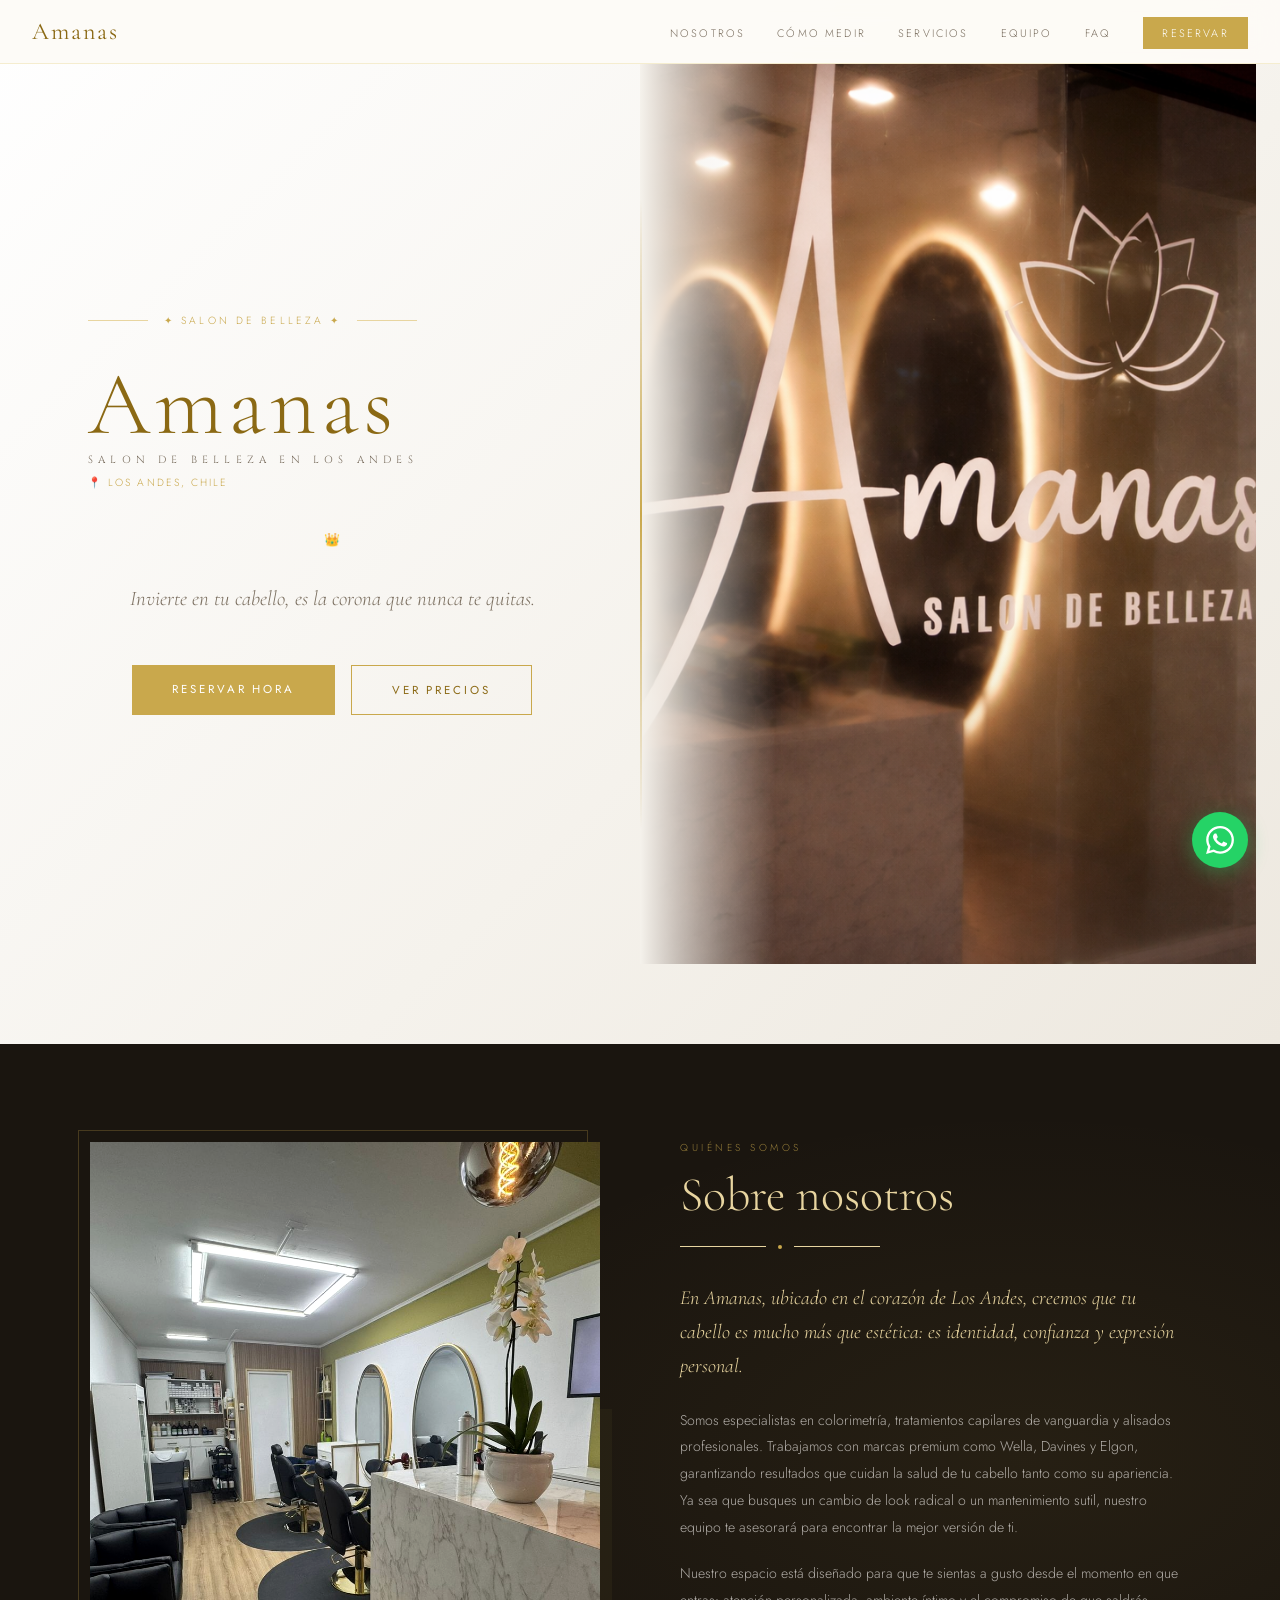
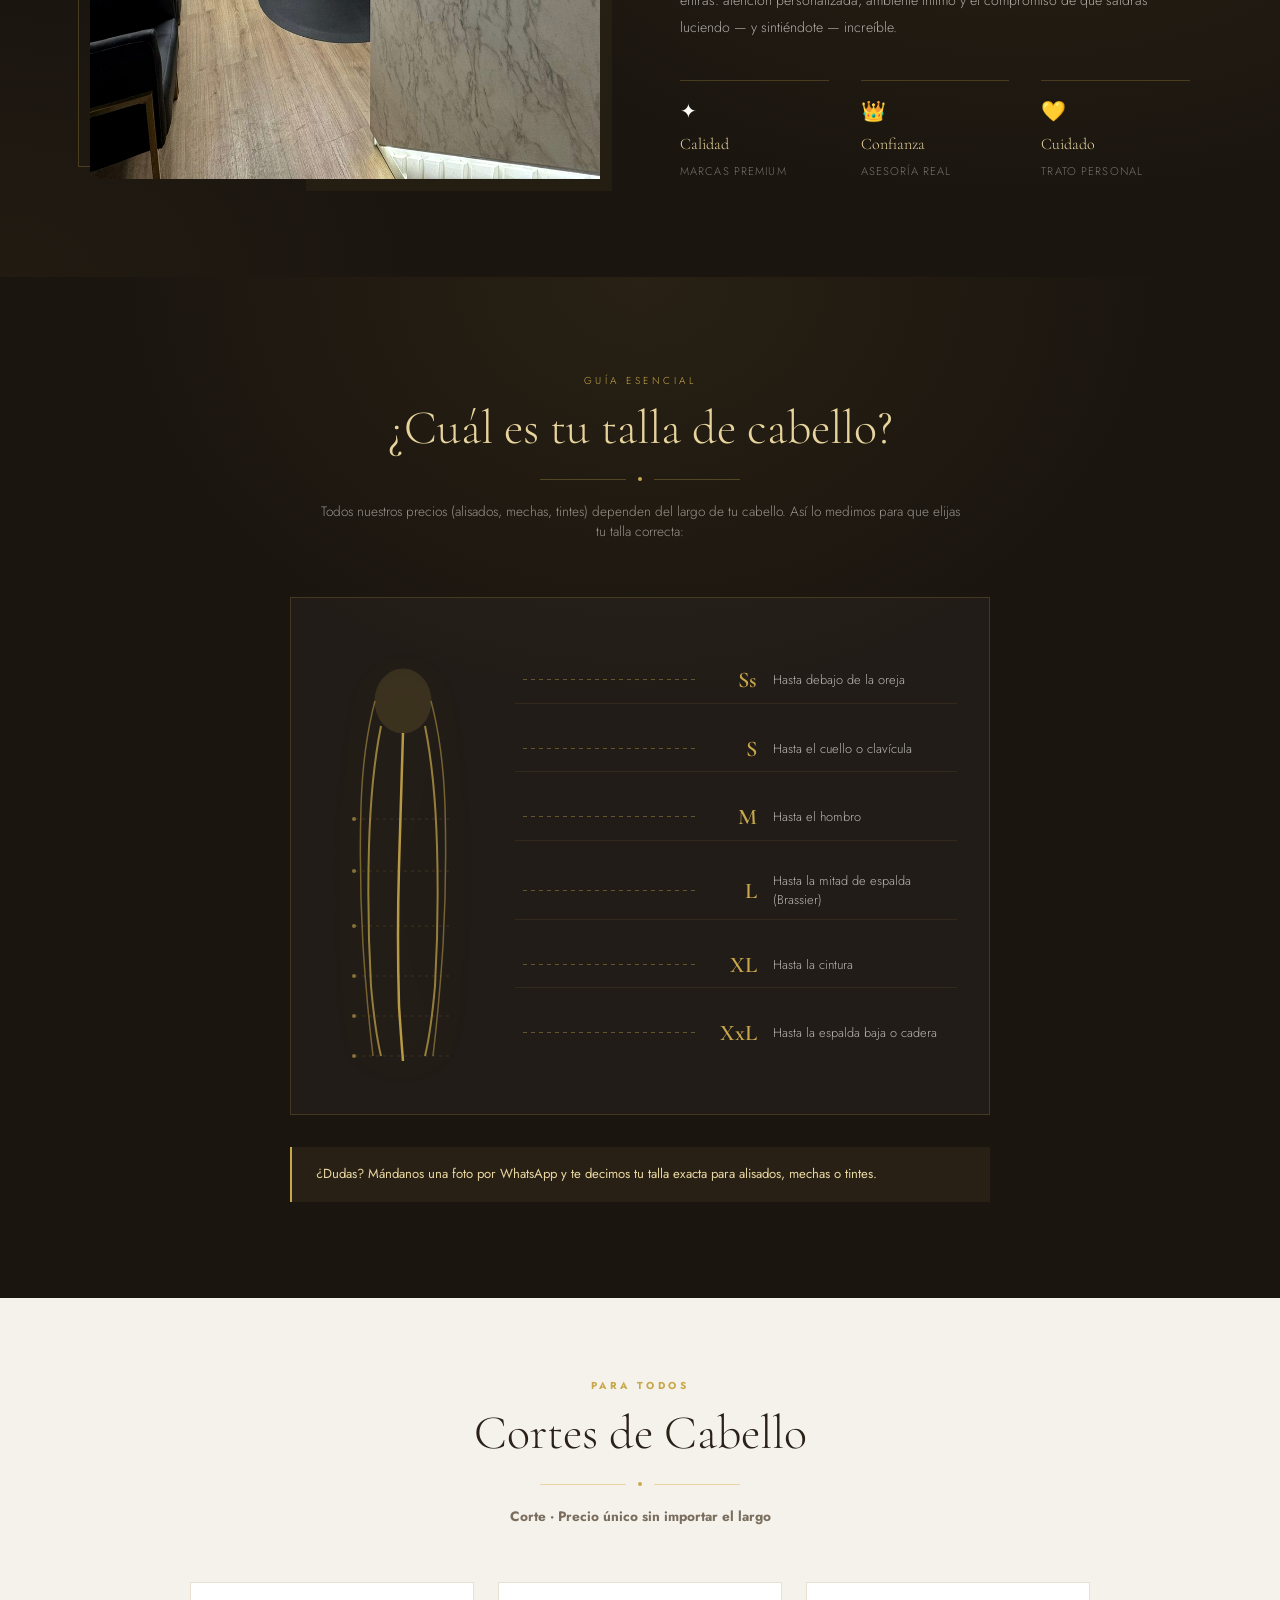
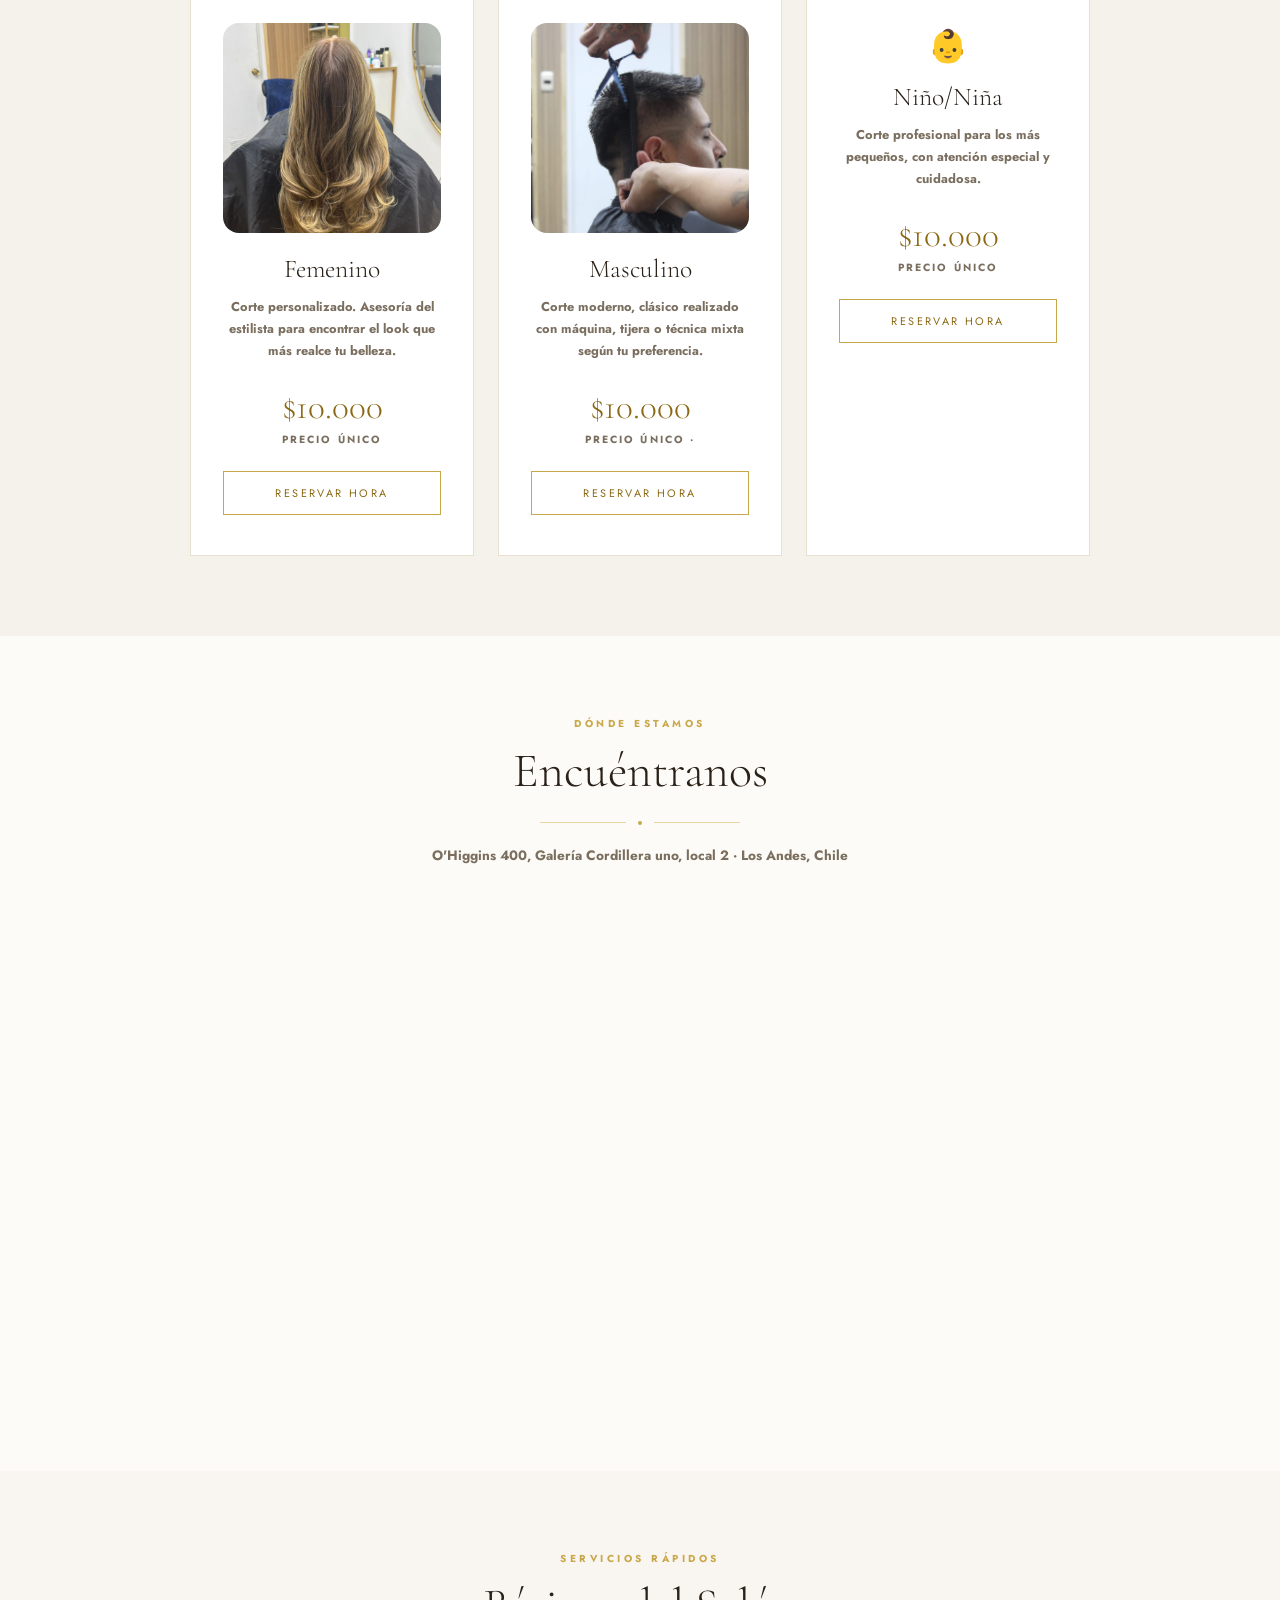
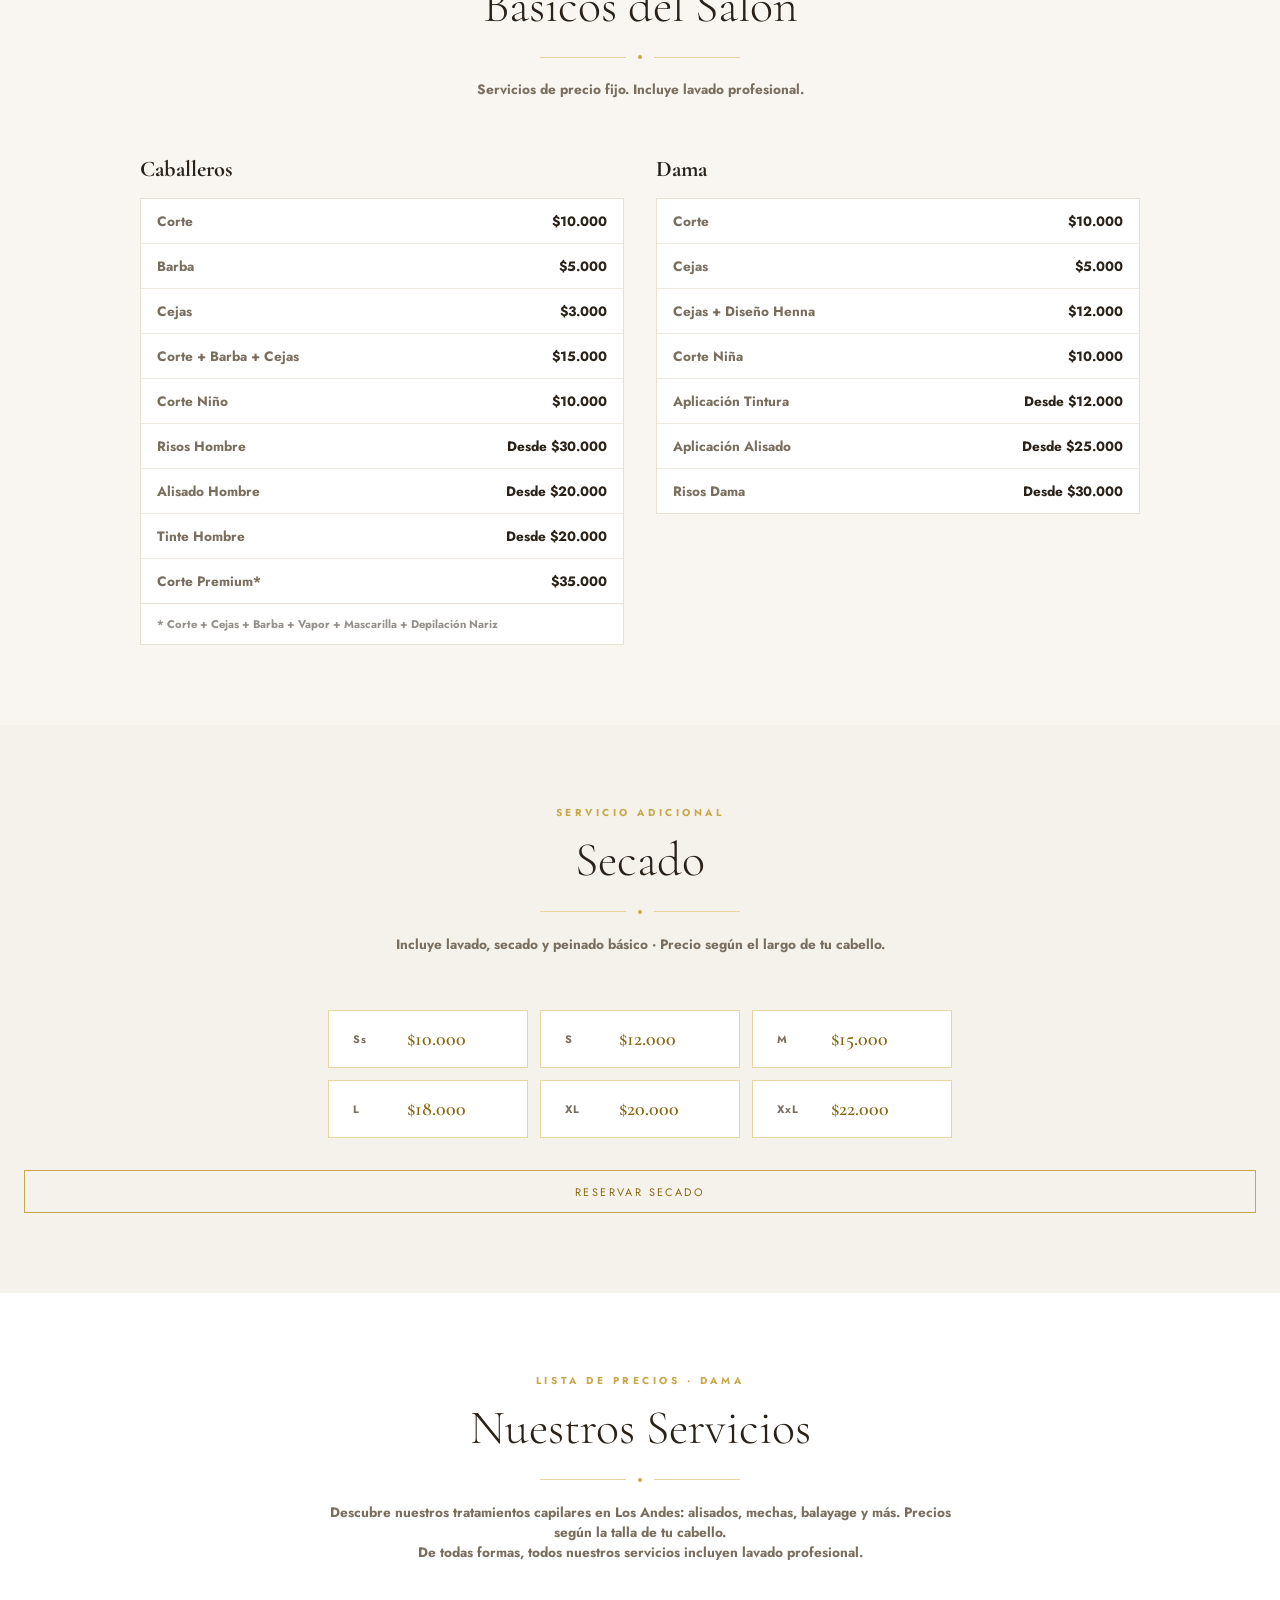
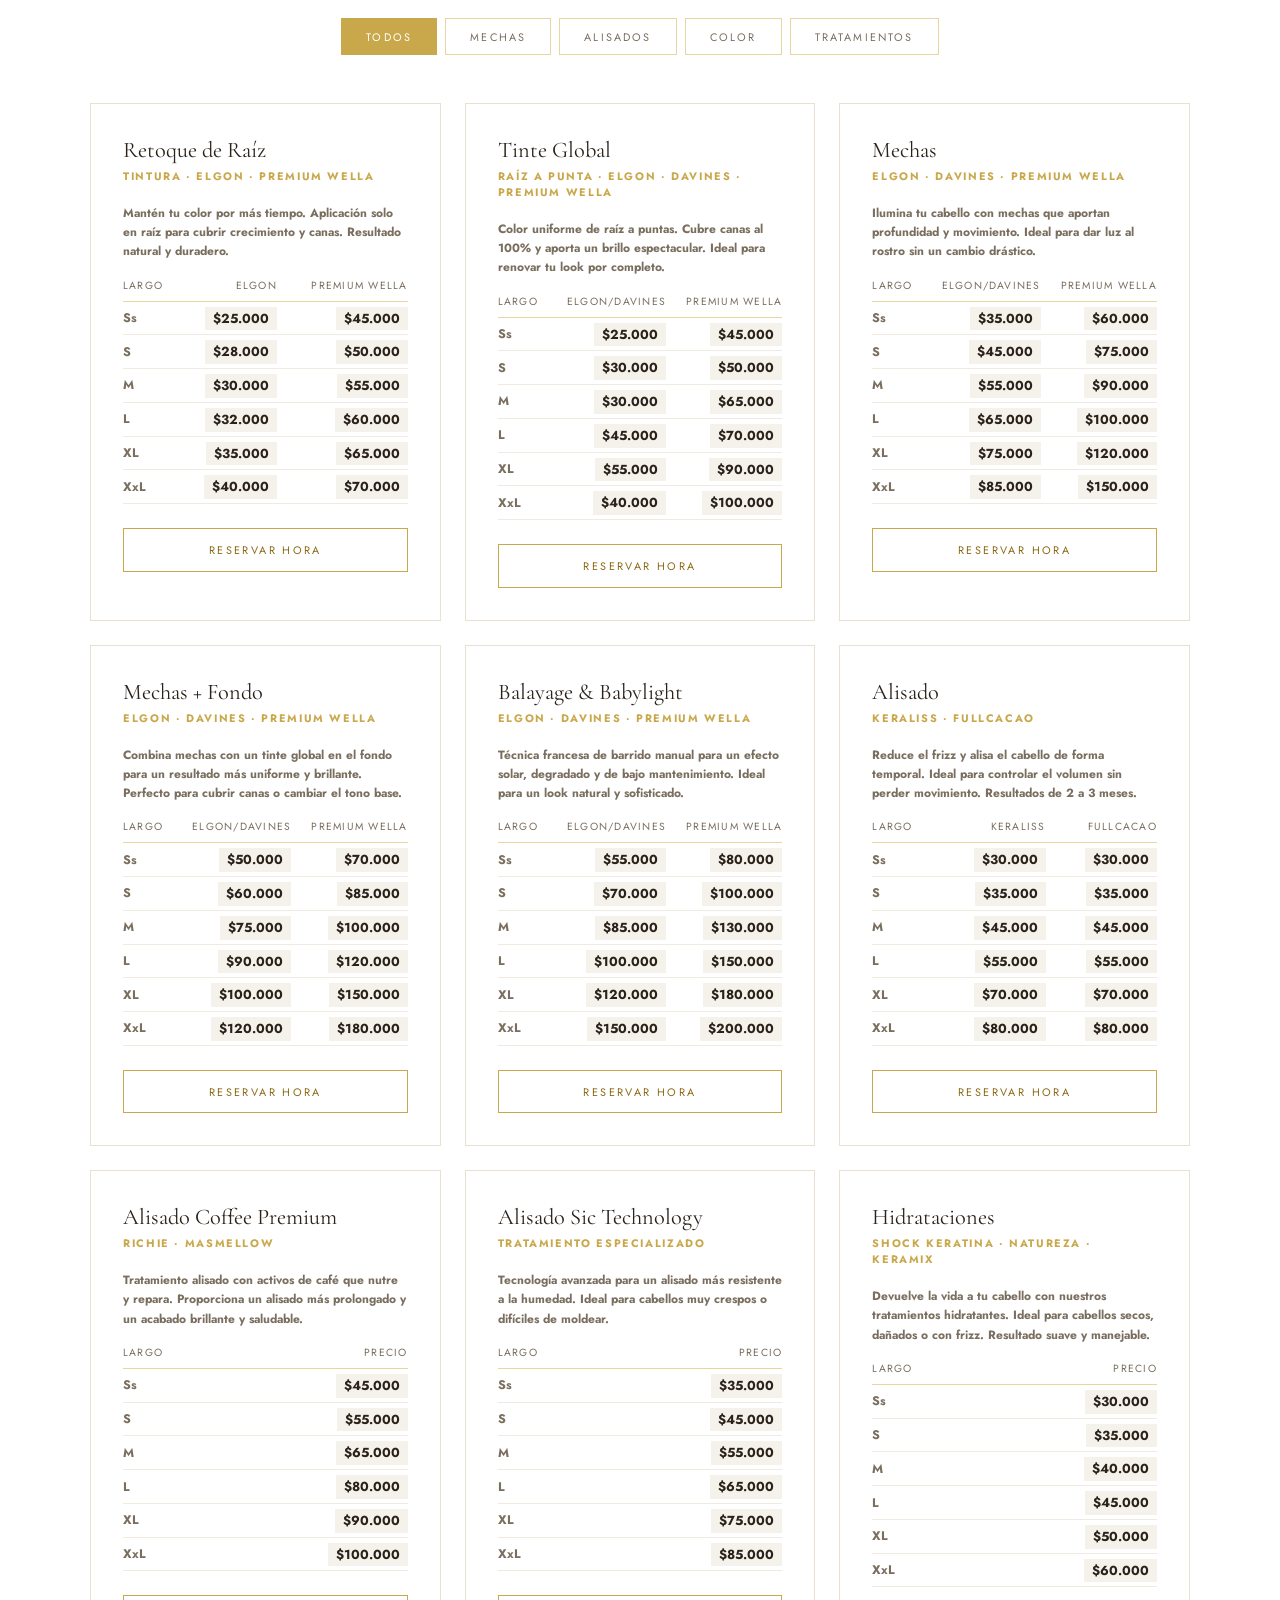
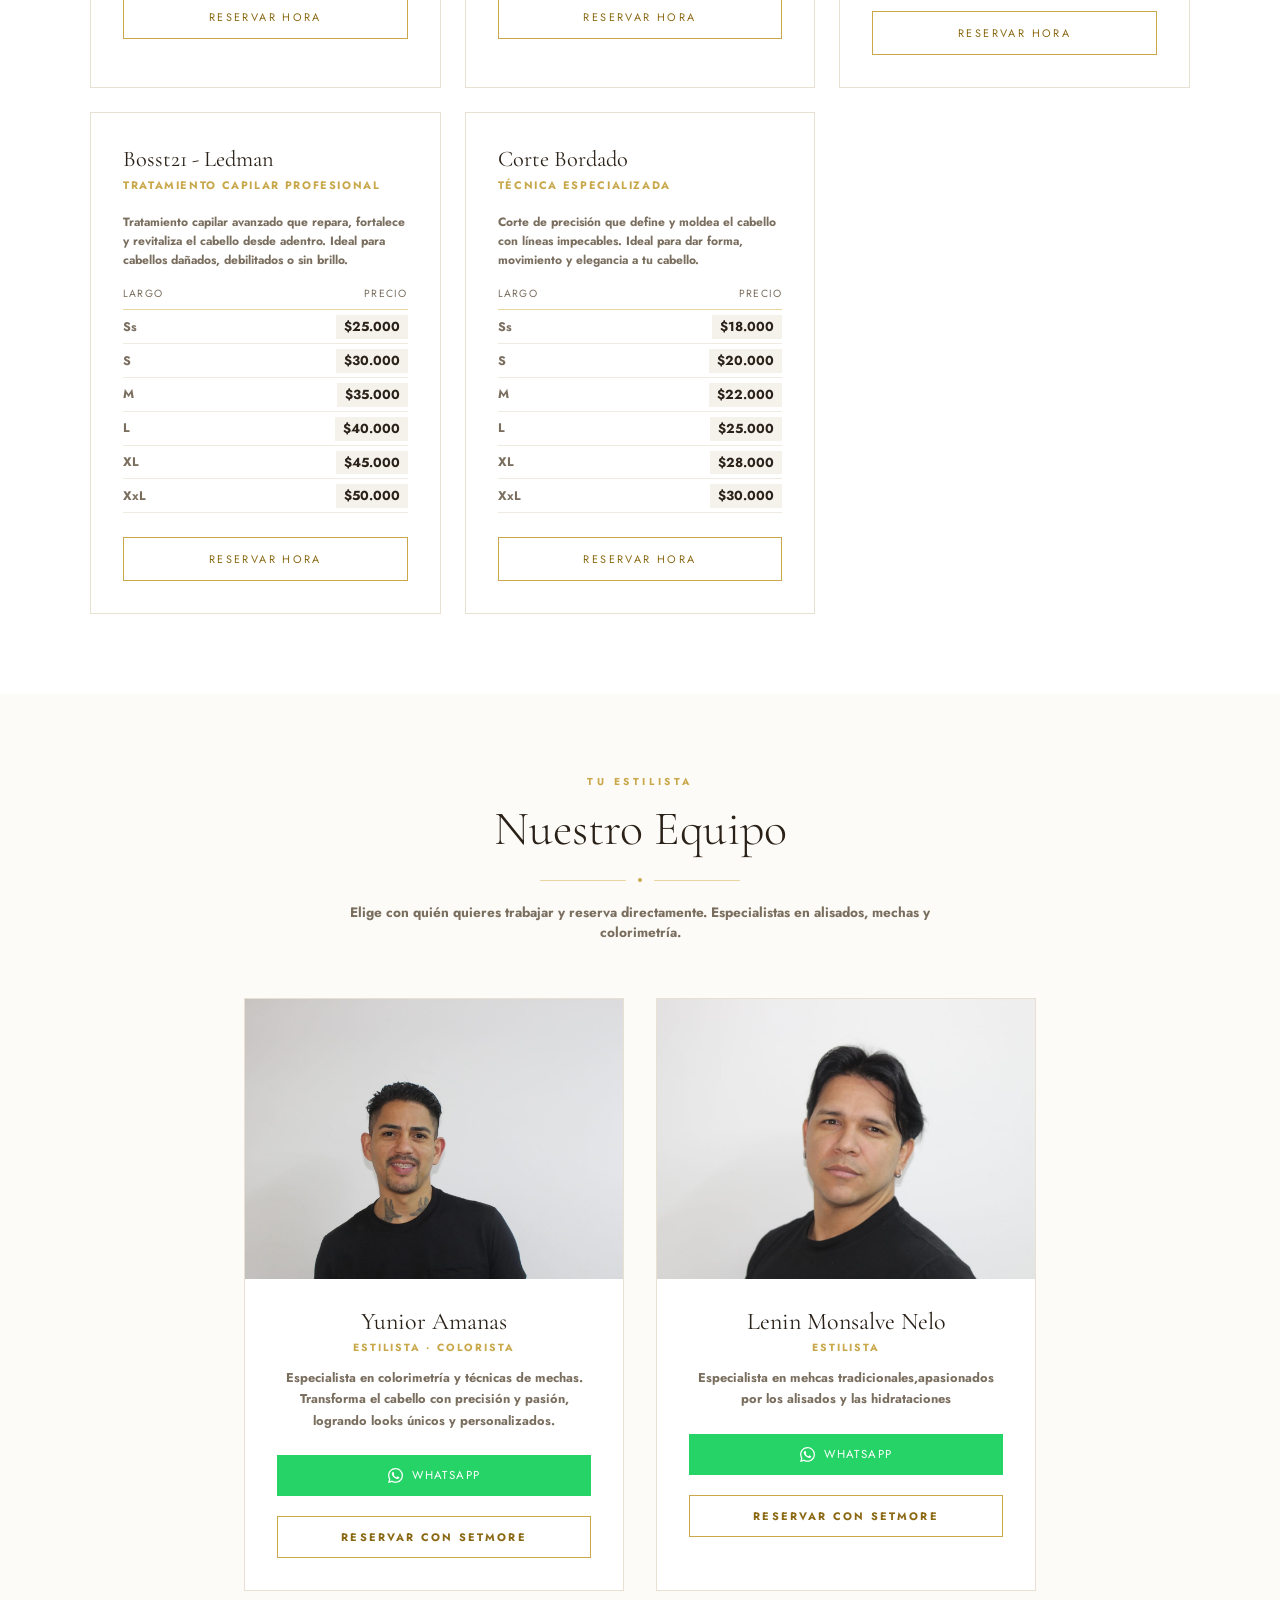
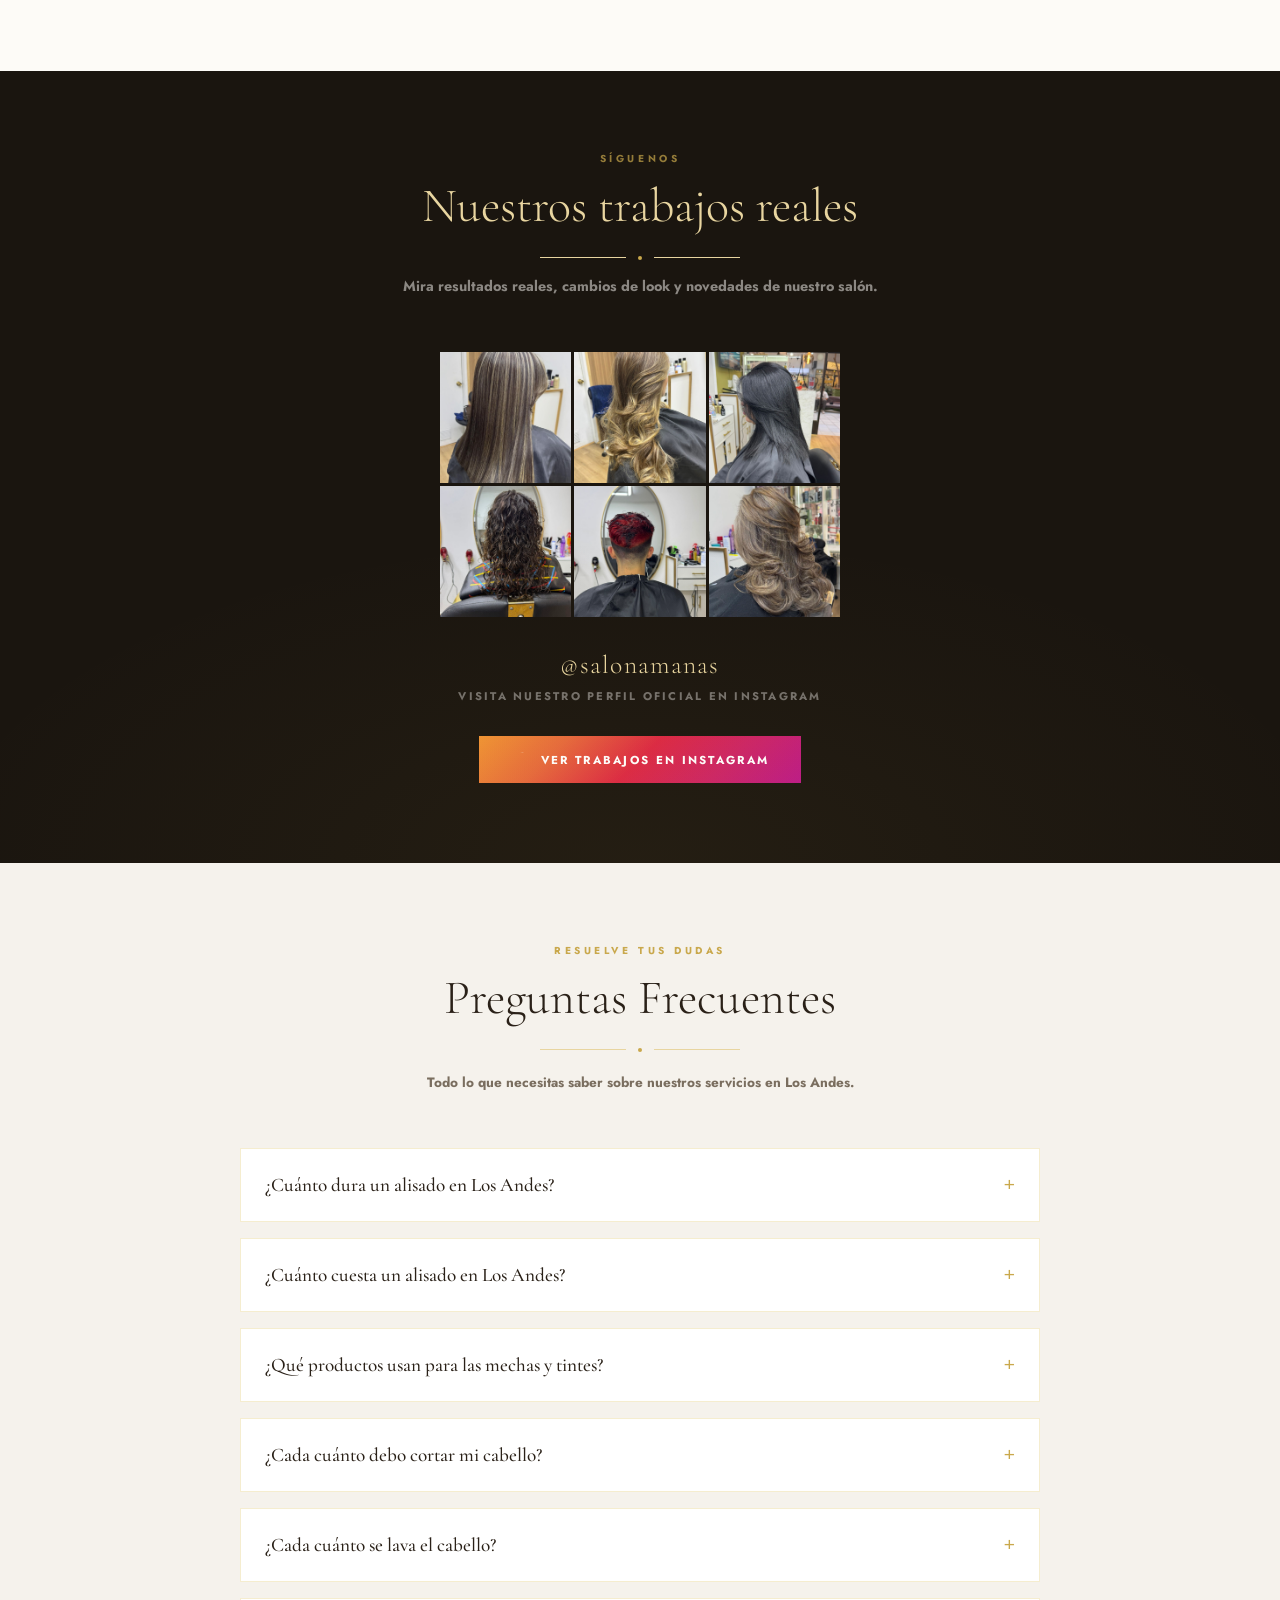
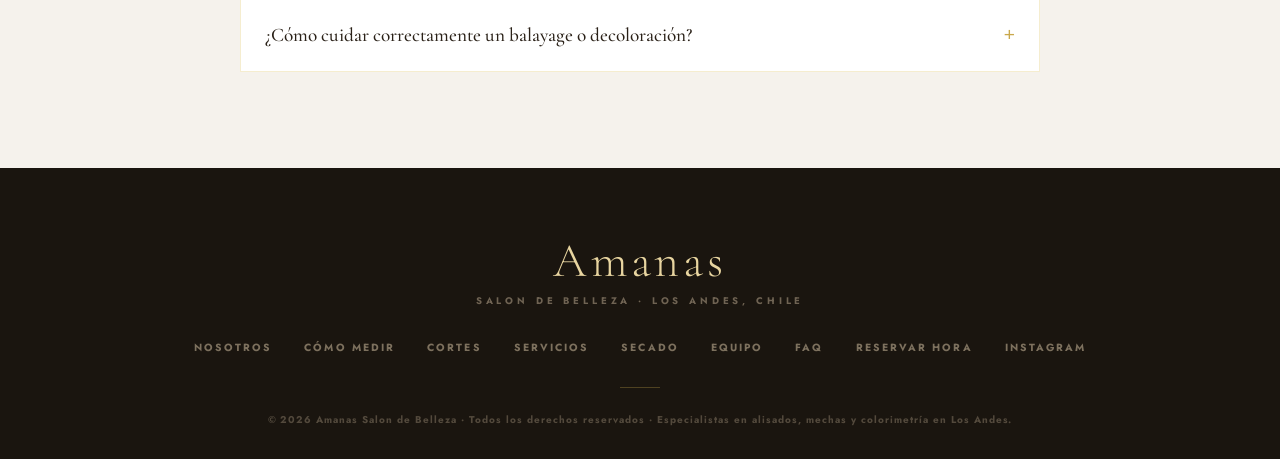
==== index.html @ da1058a8 "AHORASIII" ====
<!DOCTYPE html>
<html lang="es">
<head>
<meta charset="UTF-8">
<meta name="viewport" content="width=device-width, initial-scale=1.0">
<title>Amanas | Salón de Belleza en Los Andes · Alisados, Mechas y Tintes</title>
<meta name="description" content="Amanas: Salón de belleza en Los Andes. Especialistas en alisados profesionales, mechas, balayage, cortes y tratamientos capilares. Reserva tu hora online con nuestras estilistas.">
<meta name="keywords" content="salón de belleza Los Andes, peluquería Los Andes, alisado Los Andes, mechas Los Andes, tintes Los Andes, balayage Los Andes, tratamientos capilares Los Andes">
<meta name="author" content="Amanas Salon de Belleza">
<meta property="og:title" content="Amanas · Salón de Belleza en Los Andes | Alisados, Mechas y Cortes">
<meta property="og:description" content="Invierte en tu cabello, es la corona que nunca te quitas. Especialistas en alisados y colorimetría en Los Andes. Reserva tu hora.">
<meta property="og:type" content="website">
<meta property="og:url" content="https://amanas.cl">
<meta property="og:image" content="https://amanas.cl/images/hero.jpg">
<link rel="canonical" href="https://amanas.cl">
<link rel="preconnect" href="https://fonts.googleapis.com">
<link href="https://fonts.googleapis.com/css2?family=Cormorant+Garamond:ital,wght@0,300;0,400;0,600;1,300;1,400&family=Cinzel:wght@400;600&family=Jost:wght@300;400;500&display=swap" rel="stylesheet">
<style>
  :root {
    --gold: #C9A84C;
    --gold-light: #E8D5A0;
    --gold-lighter: #f5edcf;
    --gold-dark: #8B6914;
    --cream: #FDFBF7;
    --pearl: #F5F2EC;
    --pearl2: #EDE8DF;
    --text: #2A2118;
    --text-muted: #7A6E5F;
    --white: #ffffff;
    --dark: #1A150F;
  }

  * { margin: 0; padding: 0; box-sizing: border-box; }
  html { scroll-behavior: smooth; }
  body {
    font-family: 'Jost', sans-serif;
    background: var(--cream);
    color: var(--text);
    font-weight: 300;
    overflow-x: hidden;
  }

  /* ── NAV ── */
  nav {
    position: fixed;
    top: 0; left: 0; right: 0;
    z-index: 200;
    display: flex;
    align-items: center;
    justify-content: space-between;
    padding: 0 2rem;
    height: 64px;
    background: rgba(253,251,247,0.92);
    backdrop-filter: blur(12px);
    border-bottom: 1px solid var(--gold-lighter);
    transition: box-shadow 0.3s;
  }
  nav.scrolled { box-shadow: 0 2px 20px rgba(201,168,76,0.1); }
  .nav-logo {
    font-family: 'Cormorant Garamond', serif;
    font-size: 1.5rem;
    color: var(--gold-dark);
    text-decoration: none;
    letter-spacing: 0.08em;
    font-weight: 400;
  }
  .nav-links {
    display: flex;
    gap: 2rem;
    list-style: none;
  }
  .nav-links a {
    font-size: 0.68rem;
    letter-spacing: 0.2em;
    text-transform: uppercase;
    color: var(--text-muted);
    text-decoration: none;
    transition: color 0.2s;
  }
  .nav-links a:hover { color: var(--gold); }
  .nav-cta {
    background: var(--gold);
    color: var(--white) !important;
    padding: 0.5rem 1.2rem;
    transition: background 0.25s !important;
  }
  .nav-cta:hover { background: var(--gold-dark) !important; color: var(--white) !important; }
  .hamburger { display: none; cursor: pointer; flex-direction: column; gap: 5px; }
  .hamburger span { display: block; width: 24px; height: 1.5px; background: var(--text); transition: 0.3s; }
  @media(max-width:768px) {
    .nav-links { display: none; position: absolute; top: 64px; left: 0; right: 0; background: var(--cream); flex-direction: column; gap: 0; border-bottom: 1px solid var(--gold-lighter); }
    .nav-links.open { display: flex; }
    .nav-links li { border-top: 1px solid var(--gold-lighter); }
    .nav-links a { display: block; padding: 1rem 2rem; }
    .hamburger { display: flex; }
  }

  /* ── HERO ── */
  .hero {
    min-height: 100vh;
    display: grid;
    grid-template-columns: 1fr 1fr;
    align-items: center;
    padding-top: 64px;
    position: relative;
    overflow: hidden;
    background: linear-gradient(135deg, #fff 0%, var(--pearl) 60%, var(--pearl2) 100%);
  }
  .hero-content {
    padding: 4rem 4rem 4rem 5vw;
    display: flex;
    flex-direction: column;
    justify-content: center;
    position: relative;
    z-index: 2;
  }
  .hero-image-panel {
    position: relative;
    height: 100vh;
    overflow: hidden;
  }
  .hero-img {
    width: 100%; height: 100%;
    object-fit: cover; object-position: center top; display: block;
  }
  .hero-image-panel::before {
    content: ''; position: absolute; inset: 0;
    background: linear-gradient(to right, var(--pearl) 0%, transparent 22%),
                linear-gradient(to top, rgba(26,21,15,0.15) 0%, transparent 40%);
    z-index: 1; pointer-events: none;
  }
  .hero-image-panel::after {
    content: ''; position: absolute;
    left: 0; top: 15%; bottom: 15%; width: 2px;
    background: linear-gradient(to bottom, transparent, var(--gold), transparent);
    z-index: 2;
  }
  .hero-image-panel.no-image {
    background: linear-gradient(160deg, var(--pearl2) 0%, #ddd4c4 100%);
    display: flex; align-items: center; justify-content: center;
  }
  .hero-img-placeholder {
    text-align: center; color: rgba(139,105,20,0.3); padding: 2rem;
  }
  .hero-img-placeholder svg { width: 60px; height: 60px; margin-bottom: 0.75rem; }
  .hero-img-placeholder p { font-size: 0.68rem; letter-spacing: 0.2em; text-transform: uppercase; }
  @media(max-width: 900px) {
    .hero { grid-template-columns: 1fr; min-height: auto; }
    .hero-content { padding: 4rem 2rem 3rem; text-align: center; align-items: center; }
    .hero-btns { justify-content: center; }
    .gold-divider { max-width: 200px; }
    .hero-image-panel { height: 55vw; min-height: 260px; }
    .hero-image-panel::after { display: none; }
  }
  .hero-ornament {
    display: flex; align-items: center; gap: 1rem; margin-bottom: 2rem;
    opacity: 0; animation: fadeUp 1s 0.2s forwards;
  }
  .hero-ornament-line { width: 60px; height: 1px; background: var(--gold-light); }
  .hero-ornament-icon { font-size: 0.9rem; color: var(--gold); letter-spacing: 0.3em; text-transform: uppercase; font-size: 0.65rem; }
  .salon-name {
    font-family: 'Cormorant Garamond', serif;
    font-size: clamp(3.5rem, 7vw, 7rem);
    font-weight: 300;
    color: var(--gold-dark);
    letter-spacing: 0.05em;
    line-height: 1;
    margin-bottom: 0.2rem;
    opacity: 0; animation: fadeUp 1s 0.4s forwards;
  }
  .salon-subtitle {
    font-family: 'Cinzel', serif;
    font-size: 0.65rem;
    letter-spacing: 0.5em;
    text-transform: uppercase;
    color: var(--text-muted);
    margin-bottom: 0.5rem;
    opacity: 0; animation: fadeUp 1s 0.55s forwards;
  }
  .salon-location {
    font-size: 0.65rem; letter-spacing: 0.2em; text-transform: uppercase;
    color: var(--gold); margin-bottom: 2.5rem;
    opacity: 0; animation: fadeUp 1s 0.65s forwards;
  }
  .gold-divider {
    display: flex; align-items: center; gap: 1rem;
    margin: 0 auto 2rem; max-width: 300px;
    opacity: 0; animation: fadeUp 1s 0.7s forwards;
  }
  .gold-divider::before, .gold-divider::after {
    content: ''; flex: 1; height: 1px;
    background: linear-gradient(to right, transparent, var(--gold));
  }
  .gold-divider::after { background: linear-gradient(to left, transparent, var(--gold)); }
  .gold-divider-icon { color: var(--gold); font-size: 0.8rem; }
  .hero-quote {
    font-family: 'Cormorant Garamond', serif;
    font-style: italic;
    font-size: clamp(1rem, 2.5vw, 1.3rem);
    color: var(--text-muted);
    max-width: 460px; line-height: 1.7; margin: 0 auto 3rem;
    opacity: 0; animation: fadeUp 1s 0.8s forwards;
  }
  .hero-btns {
    display: flex; gap: 1rem; flex-wrap: wrap; justify-content: center;
    opacity: 0; animation: fadeUp 1s 0.95s forwards;
  }

  @keyframes fadeUp {
    from { opacity: 0; transform: translateY(24px); }
    to   { opacity: 1; transform: translateY(0); }
  }

  /* ── BUTTONS ── */
  .btn-primary {
    display: inline-block; background: var(--gold); color: var(--white);
    font-family: 'Jost', sans-serif; font-weight: 400; font-size: 0.72rem;
    letter-spacing: 0.25em; text-transform: uppercase; text-decoration: none;
    padding: 1rem 2.5rem; border: none; cursor: pointer;
    transition: background 0.3s, transform 0.2s;
  }
  .btn-primary:hover { background: var(--gold-dark); transform: translateY(-2px); }
  .btn-secondary {
    display: inline-block; background: transparent; border: 1px solid var(--gold);
    color: var(--gold-dark); font-family: 'Jost', sans-serif; font-weight: 400;
    font-size: 0.72rem; letter-spacing: 0.25em; text-transform: uppercase;
    text-decoration: none; padding: 1rem 2.5rem; cursor: pointer; transition: all 0.3s;
  }
  .btn-secondary:hover { background: var(--gold); color: var(--white); }

  /* ── SECTION SHARED ── */
  section { padding: 5rem 1.5rem; }
  .section-header { text-align: center; max-width: 640px; margin: 0 auto 3.5rem; }
  .section-label {
    font-size: 0.63rem; letter-spacing: 0.35em; text-transform: uppercase;
    color: var(--gold); display: block; margin-bottom: 0.75rem;
  }
  .section-title {
    font-family: 'Cormorant Garamond', serif;
    font-size: clamp(2rem, 5vw, 3rem);
    font-weight: 300; color: var(--text); line-height: 1.2;
  }
  .divider {
    display: flex; align-items: center; gap: 0.75rem;
    margin: 1.25rem auto; max-width: 200px;
  }
  .divider::before, .divider::after {
    content: ''; flex: 1; height: 1px; background: var(--gold-light);
  }
  .divider-dot { width: 4px; height: 4px; background: var(--gold); border-radius: 50%; }

  /* ── REVEAL ANIMATION ── */
  .reveal { opacity: 0; transform: translateY(30px); transition: opacity 0.7s ease, transform 0.7s ease; }
  .reveal.visible { opacity: 1; transform: translateY(0); }

  /* ── SOBRE NOSOTROS ── */
  .about-section {
    background: var(--dark); color: var(--cream);
    padding: 6rem 1.5rem; position: relative; overflow: hidden;
  }
  .about-section::before {
    content: ''; position: absolute; inset: 0;
    background: radial-gradient(ellipse 70% 60% at 80% 50%, rgba(201,168,76,0.07) 0%, transparent 70%),
                radial-gradient(ellipse 50% 50% at 0% 100%, rgba(201,168,76,0.04) 0%, transparent 70%);
    pointer-events: none;
  }
  .about-section .section-title { color: var(--gold-light); }
  .about-inner {
    max-width: 1100px; margin: 0 auto;
    display: grid; grid-template-columns: 1fr 1fr;
    gap: 5rem; align-items: center;
  }
  .about-image-wrap { position: relative; }
  .about-img {
    width: 100%; aspect-ratio: 4/5; object-fit: cover; display: block;
    filter: grayscale(10%) contrast(1.05); position: relative; z-index: 1;
  }
  .about-img-placeholder {
    width: 100%; aspect-ratio: 4/5; background: rgba(201,168,76,0.06);
    border: 1px solid rgba(201,168,76,0.15);
    display: flex; align-items: center; justify-content: center;
    flex-direction: column; gap: 1rem; color: rgba(201,168,76,0.4);
    font-size: 0.7rem; letter-spacing: 0.2em; text-transform: uppercase;
    position: relative; z-index: 1;
  }
  .about-img-placeholder svg { width: 48px; height: 48px; }
  .about-image-wrap::before {
    content: ''; position: absolute;
    top: -12px; left: -12px; right: 12px; bottom: 12px;
    border: 1px solid rgba(201,168,76,0.25); z-index: 0;
  }
  .about-image-wrap::after {
    content: ''; position: absolute;
    bottom: -12px; right: -12px; width: 60%; height: 60%;
    background: rgba(201,168,76,0.05); z-index: 0;
  }
  .about-text .section-header { text-align: left; margin: 0 0 2rem; }
  .about-text .divider { margin: 1.25rem 0; }
  .about-lead {
    font-family: 'Cormorant Garamond', serif; font-size: 1.25rem;
    font-style: italic; color: var(--gold-light);
    line-height: 1.7; margin-bottom: 1.5rem; font-weight: 300;
  }
  .about-body { font-size: 0.88rem; color: rgba(253,251,247,0.65); line-height: 1.9; margin-bottom: 1.25rem; }
  .about-values { display: flex; gap: 2rem; margin-top: 2.5rem; flex-wrap: wrap; }
  .about-value { flex: 1; min-width: 120px; border-top: 1px solid rgba(201,168,76,0.25); padding-top: 1rem; }
  .about-value-icon { font-size: 1.25rem; display: block; margin-bottom: 0.5rem; }
  .about-value-label { font-family: 'Cormorant Garamond', serif; font-size: 1rem; color: var(--gold-light); display: block; margin-bottom: 0.2rem; }
  .about-value-desc { font-size: 0.7rem; letter-spacing: 0.1em; color: rgba(253,251,247,0.4); text-transform: uppercase; }
  @media(max-width: 800px) {
    .about-inner { grid-template-columns: 1fr; gap: 3rem; }
    .about-text .section-header { text-align: center; }
    .about-text .divider { margin: 1.25rem auto; }
    .about-values { justify-content: center; }
  }

  /* ── TUTORIAL MEDICIÓN ── */
  .tutorial-section {
    background: var(--dark); color: var(--cream);
    padding: 6rem 1.5rem; position: relative; overflow: hidden;
  }
  .tutorial-section::before {
    content: ''; position: absolute; inset: 0;
    background: radial-gradient(ellipse 60% 60% at 50% 0%, rgba(201,168,76,0.08) 0%, transparent 70%);
    pointer-events: none;
  }
  .tutorial-section .section-title { color: var(--gold-light); }
  .hair-diagram { max-width: 700px; margin: 0 auto; position: relative; }
  .diagram-container {
    display: flex; align-items: stretch; gap: 2rem;
    background: rgba(255,255,255,0.03);
    border: 1px solid rgba(201,168,76,0.2);
    padding: 3rem 2rem;
  }
  .diagram-silhouette {
    flex: 0 0 160px; position: relative;
    display: flex; flex-direction: column; align-items: center;
  }
  .diagram-silhouette svg { width: 120px; filter: drop-shadow(0 4px 20px rgba(201,168,76,0.15)); }
  .diagram-labels {
    flex: 1; display: flex; flex-direction: column;
    justify-content: space-around; padding: 0;
  }
  .diagram-row {
    display: flex; align-items: center; gap: 1rem;
    border-bottom: 1px solid rgba(201,168,76,0.1);
    cursor: pointer; transition: background 0.2s;
    padding: 0.6rem 0.5rem;
  }
  .diagram-row:last-child { border-bottom: none; }
  .diagram-row:hover { background: rgba(201,168,76,0.05); }
  .diagram-connector {
    flex: 1; height: 1px;
    background: repeating-linear-gradient(to right, rgba(201,168,76,0.4) 0, rgba(201,168,76,0.4) 4px, transparent 4px, transparent 8px);
  }
  .diagram-badge {
    font-family: 'Cormorant Garamond', serif; font-size: 1.4rem; font-weight: 600;
    color: var(--gold); min-width: 42px; text-align: right;
  }
  .diagram-cm { font-size: 0.7rem; letter-spacing: 0.15em; color: rgba(253,251,247,0.5); min-width: 50px; }
  .diagram-desc { font-size: 0.8rem; color: rgba(253,251,247,0.7); flex: 1; }
  .tutorial-tip {
    margin-top: 2rem;
    background: rgba(201,168,76,0.08);
    border-left: 2px solid var(--gold);
    padding: 1rem 1.5rem;
    font-size: 0.82rem;
    color: rgba(253,251,247,0.75);
    line-height: 1.7;
    max-width: 700px;
    margin-left: auto; margin-right: auto;
  }
  .tutorial-tip strong { color: var(--gold-light); font-weight: 400; }
  @media(max-width: 640px) {
    .diagram-container { flex-direction: column; }
    .diagram-silhouette { align-items: center; margin-bottom: 1rem; }
  }

  /* ── CORTES ── */
  .cortes-section { background: var(--pearl); }
  .cortes-grid {
    display: grid; grid-template-columns: repeat(auto-fit, minmax(280px, 1fr));
    gap: 1.5rem; max-width: 900px; margin: 0 auto;
  }
  .corte-card {
    background: var(--white); border: 1px solid #e8e0d0;
    padding: 2.5rem 2rem; text-align: center;
    transition: box-shadow 0.3s, transform 0.3s;
    position: relative; overflow: hidden;
  }
  .corte-card::before {
    content: ''; position: absolute; top: 0; left: 0; right: 0; height: 3px;
    background: linear-gradient(to right, var(--gold-light), var(--gold), var(--gold-light));
    transform: scaleX(0); transition: transform 0.3s;
  }
  .corte-img {
    width: 100%; height: 210px; object-fit: cover;
    border-radius: 1rem; margin-bottom: 1.25rem; display: block;
  }
  .corte-card:hover { box-shadow: 0 12px 50px rgba(201,168,76,0.15); transform: translateY(-4px); }
  .corte-card:hover::before { transform: scaleX(1); }
  .corte-icon { font-size: 2rem; display: block; margin-bottom: 0.75rem; }
  .corte-name {
    font-family: 'Cormorant Garamond', serif; font-size: 1.6rem; font-weight: 300;
    color: var(--text); margin-bottom: 0.75rem;
  }
  .corte-desc { font-size: 0.8rem; color: var(--text-muted); line-height: 1.7; margin-bottom: 1.5rem; }
  .corte-price {
    font-family: 'Cormorant Garamond', serif; font-size: 2.2rem;
    font-weight: 300; color: var(--gold-dark); margin-bottom: 0.25rem;
  }
  .corte-price-label { font-size: 0.65rem; letter-spacing: 0.2em; text-transform: uppercase; color: var(--text-muted); display: block; margin-bottom: 1.5rem; }

  /* ── SIZE GUIDE ── */
  .size-guide { background: var(--cream); padding: 4rem 1.5rem; }
  .size-cards {
    display: flex; flex-wrap: wrap; justify-content: center;
    gap: 12px; max-width: 720px; margin: 0 auto;
  }
  .size-card {
    background: var(--white); border: 1px solid var(--gold-lighter);
    padding: 1.25rem 2rem; text-align: center;
    transition: border-color 0.2s, transform 0.2s;
    display: flex; flex-direction: column; align-items: center; gap: 0.4rem;
  }
  .size-card:hover { border-color: var(--gold); transform: translateY(-2px); }
  .size-badge {
    font-family: 'Cormorant Garamond', serif; font-size: 1.6rem;
    font-weight: 600; color: var(--gold-dark);
  }
  .size-cm { font-size: 0.7rem; letter-spacing: 0.1em; color: var(--text-muted); }

  /* ── SERVICIOS (DAMA) ── */
  .services-section { background: var(--white); }
  .filter-tabs {
    display: flex; flex-wrap: wrap; justify-content: center;
    gap: 8px; margin-bottom: 3rem;
  }
  .filter-tab {
    background: transparent; border: 1px solid var(--gold-light);
    color: var(--text-muted); font-family: 'Jost', sans-serif;
    font-size: 0.68rem; letter-spacing: 0.2em; text-transform: uppercase;
    padding: 0.6rem 1.5rem; cursor: pointer; transition: all 0.2s;
  }
  .filter-tab.active, .filter-tab:hover {
    background: var(--gold); color: var(--white); border-color: var(--gold);
  }
  .services-grid {
    display: grid; grid-template-columns: repeat(auto-fill, minmax(320px, 1fr));
    gap: 1.5rem; max-width: 1100px; margin: 0 auto;
  }
  .service-card {
    background: var(--white); border: 1px solid #e8e0d0;
    padding: 2rem; transition: box-shadow 0.3s;
  }
  .service-card:hover { box-shadow: 0 8px 40px rgba(201,168,76,0.12); }
  .service-card.hidden { display: none; }
  .service-name {
    font-family: 'Cormorant Garamond', serif; font-size: 1.4rem;
    font-weight: 400; color: var(--text); margin-bottom: 0.3rem;
  }
  .service-brand {
    font-size: 0.68rem; color: var(--gold); letter-spacing: 0.15em;
    text-transform: uppercase; margin-bottom: 1.25rem; display: block;
  }
  .service-desc { font-size: 0.75rem; color: var(--text-muted); margin-bottom: 1rem; line-height: 1.6; }
  .price-table {
    width: 100%; border-collapse: collapse;
    font-size: 0.85rem; margin-bottom: 1.5rem;
  }
  .price-table thead tr { border-bottom: 1px solid var(--gold-light); }
  .price-table th {
    font-weight: 400; color: var(--text-muted); font-size: 0.65rem;
    letter-spacing: 0.12em; text-transform: uppercase;
    padding: 0 0 0.5rem; text-align: left;
  }
  .price-table th:not(:first-child) { text-align: right; }
  .price-table td { padding: 0.4rem 0; border-bottom: 1px solid #f0ebe0; color: var(--text); }
  .price-table td.size { color: var(--text-muted); font-size: 0.78rem; }
  .price-table td.price { text-align: right; }
  .price-table td.price span { background: var(--pearl); padding: 0.15rem 0.5rem; font-size: 0.82rem; }
  .btn-reservar {
    display: block; text-align: center; background: transparent;
    border: 1px solid var(--gold); color: var(--gold-dark);
    font-family: 'Jost', sans-serif; font-size: 0.68rem;
    letter-spacing: 0.22em; text-transform: uppercase; text-decoration: none;
    padding: 0.8rem; transition: all 0.25s; cursor: pointer; width: 100%;
  }
  .btn-reservar:hover { background: var(--gold); color: var(--white); }

  /* ── SECADO ── */
  .secado-section { background: var(--pearl); }
  .secado-list {
    display: flex; flex-wrap: wrap; justify-content: center;
    gap: 12px; max-width: 640px; margin: 0 auto 2rem;
  }
  .secado-item {
    background: var(--white); border: 1px solid var(--gold-light);
    padding: 1rem 1.5rem; display: flex; align-items: center; gap: 1rem;
    flex: 1; min-width: 160px; max-width: 200px; transition: border-color 0.2s;
  }
  .secado-item:hover { border-color: var(--gold); }
  .secado-cm { font-size: 0.68rem; color: var(--text-muted); letter-spacing: 0.1em; min-width: 38px; }
  .secado-price {
    font-family: 'Cormorant Garamond', serif; font-size: 1.25rem;
    font-weight: 600; color: var(--gold-dark);
  }

  /* ── EQUIPO ── */
  .team-section { background: var(--cream); }
  .team-grid {
    display: flex; flex-wrap: wrap; gap: 2rem;
    justify-content: center; max-width: 900px; margin: 0 auto;
  }
  .team-card {
    background: var(--white); border: 1px solid #e8e0d0;
    transition: box-shadow 0.3s; overflow: hidden; text-align: center;
    flex: 1; min-width: 280px; max-width: 380px;
  }
  .team-card:hover { box-shadow: 0 10px 40px rgba(201,168,76,0.12); }
  .team-photo-wrap {
    position: relative; width: 100%; height: 280px;
    overflow: hidden; background: var(--pearl2);
  }
  .team-photo {
    width: 100%; height: 100%; object-fit: cover; object-position: center top;
    display: block; transition: transform 0.5s ease;
  }
  .team-card:hover .team-photo { transform: scale(1.04); }
  .team-avatar-fallback {
    width: 100%; height: 100%; display: none; align-items: center; justify-content: center;
    font-family: 'Cormorant Garamond', serif; font-size: 4rem; font-weight: 300;
    color: var(--gold-light); background: var(--pearl2);
  }
  .team-body { padding: 1.75rem 2rem 2rem; }
  .team-name {
    font-family: 'Cormorant Garamond', serif; font-size: 1.5rem;
    font-weight: 400; margin-bottom: 0.25rem; color: var(--text);
  }
  .team-role {
    font-size: 0.65rem; color: var(--gold); letter-spacing: 0.2em;
    text-transform: uppercase; margin-bottom: 0.75rem;
  }
  .team-bio { font-size: 0.8rem; color: var(--text-muted); line-height: 1.65; margin-bottom: 1.5rem; }
  .team-btns { display: flex; flex-direction: column; gap: 0.5rem; }
  .btn-wsp {
    display: flex; align-items: center; justify-content: center; gap: 0.6rem;
    background: #25D366; color: #fff; text-decoration: none;
    font-family: 'Jost', sans-serif; font-size: 0.72rem;
    letter-spacing: 0.12em; text-transform: uppercase;
    padding: 0.8rem 1.5rem; margin-bottom: 0.75rem;
    transition: background 0.25s; font-weight: 400;
  }
  .btn-wsp:hover { background: #1fad56; }
  .btn-reservar-team {
    display: block; text-align: center; border: 1px solid var(--gold);
    color: var(--gold-dark); text-decoration: none;
    font-family: 'Jost', sans-serif; font-size: 0.68rem;
    letter-spacing: 0.2em; text-transform: uppercase;
    padding: 0.75rem; transition: all 0.25s;
  }
  .btn-reservar-team:hover { background: var(--gold); color: var(--white); }

  /* ── INSTAGRAM SECTION ── */
  .instagram-section {
    background: var(--dark); padding: 5rem 1.5rem;
    text-align: center; position: relative; overflow: hidden;
  }
  .instagram-section::before {
    content: ''; position: absolute; inset: 0;
    background: radial-gradient(ellipse 80% 60% at 50% 100%, rgba(201,168,76,0.06) 0%, transparent 70%);
  }
  .instagram-section .section-title { color: var(--gold-light); }
  .ig-grid {
    display: grid; grid-template-columns: repeat(3, 1fr);
    gap: 3px; max-width: 400px; margin: 2.5rem auto 2rem;
  }
  .ig-img {
    width: 100%; height: 100%; object-fit: cover; aspect-ratio: 1;
  }
  .ig-placeholder {
    aspect-ratio: 1; background: rgba(201,168,76,0.08);
    border: 1px solid rgba(201,168,76,0.15);
    display: flex; align-items: center; justify-content: center;
    font-size: 0.6rem; letter-spacing: 0.15em;
    color: rgba(253,251,247,0.3); text-transform: uppercase;
    flex-direction: column; gap: 0.5rem;
  }
  .ig-placeholder svg { opacity: 0.3; }
  .ig-handle { font-family: 'Cormorant Garamond', serif; font-size: 1.6rem; color: var(--gold-light); font-weight: 300; letter-spacing: 0.05em; margin-bottom: 0.5rem; }
  .ig-sub { font-size: 0.7rem; letter-spacing: 0.2em; color: rgba(253,251,247,0.4); text-transform: uppercase; margin-bottom: 2rem; }
  .btn-ig {
    display: inline-flex; align-items: center; gap: 0.75rem;
    background: linear-gradient(135deg, #f09433 0%, #e6683c 25%, #dc2743 50%, #cc2366 75%, #bc1888 100%);
    color: #fff; font-family: 'Jost', sans-serif; font-size: 0.72rem;
    letter-spacing: 0.2em; text-transform: uppercase; text-decoration: none;
    padding: 0.9rem 2rem; transition: opacity 0.2s, transform 0.2s;
  }
  .btn-ig:hover { opacity: 0.9; transform: translateY(-2px); }
  @media(max-width: 640px) {
    .ig-grid { max-width: 300px; }
  }

  /* ── FAQ ── */
  .faq-section { background: var(--pearl); padding: 5rem 1.5rem; }
  .faq-container { max-width: 800px; margin: 0 auto; }
  .faq-item {
    background: var(--white); border: 1px solid var(--gold-lighter);
    margin-bottom: 1rem; overflow: hidden;
    transition: box-shadow 0.2s;
  }
  .faq-item:hover { box-shadow: 0 5px 20px rgba(0,0,0,0.03); }
  .faq-question-btn {
    width: 100%; background: none; border: none; cursor: pointer;
    display: flex; align-items: center; justify-content: space-between;
    padding: 1.5rem; text-align: left; gap: 1rem;
  }
  .faq-question {
    font-family: 'Cormorant Garamond', serif; font-size: 1.2rem;
    font-weight: 500; color: var(--text);
  }
  .faq-arrow {
    color: var(--gold); font-size: 1.2rem; flex-shrink: 0;
    transition: transform 0.3s;
  }
  .faq-item.open .faq-arrow { transform: rotate(45deg); }
  .faq-answer {
    font-size: 0.9rem; color: var(--text-muted); line-height: 1.6;
    padding: 0 1.5rem 1.5rem;
    display: none;
  }
  .faq-item.open .faq-answer { display: block; }

  /* ── MODAL ── */
  .modal-overlay {
    position: fixed; inset: 0; background: rgba(26,21,15,0.65);
    z-index: 500; display: flex; align-items: center; justify-content: center;
    opacity: 0; pointer-events: none; transition: opacity 0.3s;
    backdrop-filter: blur(4px);
  }
  .modal-overlay.active { opacity: 1; pointer-events: all; }
  .modal-box {
    background: var(--cream); max-width: 480px; width: 90%;
    position: relative; transform: translateY(20px); transition: transform 0.3s;
  }
  .modal-overlay.active .modal-box { transform: translateY(0); }
  .modal-header { padding: 2rem 2.5rem 1.25rem; border-bottom: 1px solid var(--gold-lighter); }
  .modal-service-label { font-size: 0.65rem; letter-spacing: 0.25em; text-transform: uppercase; color: var(--gold); display: block; margin-bottom: 0.5rem; }
  .modal-title { font-family: 'Cormorant Garamond', serif; font-size: 1.8rem; font-weight: 300; color: var(--text); margin-bottom: 0.25rem; }
  .modal-subtitle { font-size: 0.78rem; color: var(--text-muted); letter-spacing: 0.05em; }
  .modal-close {
    position: absolute; top: 1.25rem; right: 1.25rem;
    background: none; border: none; cursor: pointer;
    width: 32px; height: 32px; display: flex; align-items: center; justify-content: center;
    color: var(--text-muted); transition: color 0.2s; font-size: 1.1rem;
  }
  .modal-close:hover { color: var(--text); }
  .modal-body { padding: 2rem 2.5rem 2.5rem; display: flex; flex-direction: column; gap: 1rem; }
  .modal-stylist-btn {
    display: flex; align-items: center; gap: 1.25rem;
    padding: 1.25rem 1.5rem; background: var(--white);
    border: 1px solid #e8e0d0; text-decoration: none;
    cursor: pointer; transition: border-color 0.25s, box-shadow 0.25s, transform 0.2s;
    position: relative; overflow: hidden;
  }
  .modal-stylist-btn::before {
    content: ''; position: absolute; left: 0; top: 0; bottom: 0; width: 3px;
    background: var(--gold); transform: scaleY(0); transition: transform 0.25s;
  }
  .modal-stylist-btn:hover { border-color: var(--gold); box-shadow: 0 6px 24px rgba(201,168,76,0.12); transform: translateX(3px); }
  .modal-stylist-btn:hover::before { transform: scaleY(1); }
  .modal-stylist-photo { width: 52px; height: 52px; border-radius: 50%; object-fit: cover; object-position: center top; border: 1px solid var(--gold-light); flex-shrink: 0; }
  .modal-stylist-avatar {
    width: 52px; height: 52px; border-radius: 50%; background: var(--pearl);
    border: 1px solid var(--gold-light); display: flex; align-items: center; justify-content: center;
    font-family: 'Cormorant Garamond', serif; font-size: 1.4rem; color: var(--gold-dark); flex-shrink: 0;
  }
  .modal-stylist-info { flex: 1; text-align: left; }
  .modal-stylist-name { font-family: 'Cormorant Garamond', serif; font-size: 1.15rem; font-weight: 400; color: var(--text); display: block; margin-bottom: 0.15rem; }
  .modal-stylist-role { font-size: 0.65rem; letter-spacing: 0.18em; text-transform: uppercase; color: var(--gold); }
  .modal-stylist-arrow { color: var(--gold-light); font-size: 1rem; transition: color 0.2s, transform 0.2s; }
  .modal-stylist-btn:hover .modal-stylist-arrow { color: var(--gold); transform: translateX(3px); }
  .modal-divider { display: flex; align-items: center; gap: 0.75rem; font-size: 0.6rem; letter-spacing: 0.2em; text-transform: uppercase; color: var(--text-muted); }
  .modal-divider::before, .modal-divider::after { content: ''; flex: 1; height: 1px; background: var(--gold-lighter); }

  /* ── FLOATING WSP ── */
  .float-wsp {
    position: fixed; bottom: 2rem; right: 2rem; z-index: 300;
    width: 56px; height: 56px; border-radius: 50%;
    background: #25D366; display: flex; align-items: center; justify-content: center;
    box-shadow: 0 4px 20px rgba(37,211,102,0.4);
    transition: transform 0.2s, box-shadow 0.2s;
  }
  .float-wsp:hover { transform: scale(1.1); box-shadow: 0 6px 28px rgba(37,211,102,0.5); }

  /* ── FOOTER ── */
  footer { background: var(--dark); color: #a89880; text-align: center; padding: 4rem 2rem 2rem; position: relative; }
  .footer-logo { font-family: 'Cormorant Garamond', serif; font-size: 3rem; color: var(--gold-light); font-weight: 300; display: block; margin-bottom: 0.25rem; letter-spacing: 0.08em; }
  .footer-sub { font-size: 0.6rem; letter-spacing: 0.4em; text-transform: uppercase; color: rgba(168,152,128,0.6); margin-bottom: 2rem; }
  .footer-links { display: flex; gap: 2rem; justify-content: center; flex-wrap: wrap; margin-bottom: 2rem; }
  .footer-links a { font-size: 0.65rem; letter-spacing: 0.2em; text-transform: uppercase; color: rgba(168,152,128,0.7); text-decoration: none; transition: color 0.2s; }
  .footer-links a:hover { color: var(--gold-light); }
  .footer-divider { width: 40px; height: 1px; background: rgba(201,168,76,0.3); margin: 1.5rem auto; }
  .footer-copy { font-size: 0.62rem; opacity: 0.4; letter-spacing: 0.1em; }

  /* ── RESPONSIVE GENERAL ── */
  @media(max-width: 640px) {
    .services-grid { grid-template-columns: 1fr; }
    .salon-name { font-size: 4rem; }
    section { padding: 4rem 1rem; }
    .team-photo-wrap { height: 220px; }
  }
</style>
</head>
<body>

<!-- MODAL SELECCIÓN DE ESTILISTA -->
<div class="modal-overlay" id="stylistModal" onclick="handleModalOverlayClick(event)">
  <div class="modal-box" role="dialog" aria-modal="true" aria-labelledby="modalTitle">
    <div class="modal-header">
      <button class="modal-close" onclick="closeModal()" aria-label="Cerrar">✕</button>
      <span class="modal-service-label" id="modalServiceLabel">Reservar servicio</span>
      <h2 class="modal-title" id="modalTitle">¿Con quién te atiendes?</h2>
      <p class="modal-subtitle">Elige tu estilista y reserva directo en Setmore</p>
    </div>
    <div class="modal-body">
      <!-- ESTILISTA 1 ▸ cambia href, nombre, rol e inicial (A) -->
      <a href="https://yuniorjose.setmore.com/yuniorjose" class="modal-stylist-btn" target="_blank" onclick="closeModal()">
        <img src="yunior3.jpeg" alt="Yunior Piña" class="modal-stylist-photo"
          onerror="this.style.display='none';this.nextElementSibling.style.display='flex';">
        <div class="modal-stylist-avatar" style="display:none;">A</div>
        <div class="modal-stylist-info">
          <span class="modal-stylist-name">Yunior Amanas</span>
          <span class="modal-stylist-role">Estilista · Colorista</span>
        </div>
        <span class="modal-stylist-arrow">→</span>
      </a>
      <div class="modal-divider">o</div>
      <!-- ESTILISTA 2 ▸ cambia href, nombre, rol e inicial (B) -->
      <a href="https://yuniorjose.setmore.com/lenin-monsalve" class="modal-stylist-btn" target="_blank" onclick="closeModal()">
        <img src="l2.jpeg" alt="Lenin Monsalve" class="modal-stylist-photo"
          onerror="this.style.display='none';this.nextElementSibling.style.display='flex';">
        <div class="modal-stylist-avatar" style="display:none;">B</div>
        <div class="modal-stylist-info">
          <span class="modal-stylist-name">Lenin Monsalve</span>
          <span class="modal-stylist-role">Estilista · Colorista</span>
        </div>
        <span class="modal-stylist-arrow">→</span>
      </a>
    </div>
  </div>
</div>

<!-- BOTÓN FLOTANTE WHATSAPP -->
<a href="https://wa.me/56975428530?text=Hola,%20me%20gustar%C3%ADa%20obtener%20m%C3%A1s%20informaci%C3%B3n%20sobre%20sus%20servicios.%20%C2%BFMe%20pueden%20ayudar,%20por%20favor?" class="float-wsp" target="_blank" title="WhatsApp">
  <svg width="28" height="28" viewBox="0 0 24 24" fill="white"><path d="M17.472 14.382c-.297-.149-1.758-.867-2.03-.967-.273-.099-.471-.148-.67.15-.197.297-.767.966-.94 1.164-.173.199-.347.223-.644.075-.297-.15-1.255-.463-2.39-1.475-.883-.788-1.48-1.761-1.653-2.059-.173-.297-.018-.458.13-.606.134-.133.298-.347.446-.52.149-.174.198-.298.298-.497.099-.198.05-.371-.025-.52-.075-.149-.669-1.612-.916-2.207-.242-.579-.487-.5-.669-.51-.173-.008-.371-.01-.57-.01-.198 0-.52.074-.792.372-.272.297-1.04 1.016-1.04 2.479 0 1.462 1.065 2.875 1.213 3.074.149.198 2.096 3.2 5.077 4.487.709.306 1.262.489 1.694.625.712.227 1.36.195 1.871.118.571-.085 1.758-.719 2.006-1.413.248-.694.248-1.289.173-1.413-.074-.124-.272-.198-.57-.347m-5.421 7.403h-.004a9.87 9.87 0 01-5.031-1.378l-.361-.214-3.741.982.998-3.648-.235-.374a9.86 9.86 0 01-1.51-5.26c.001-5.45 4.436-9.884 9.888-9.884 2.64 0 5.122 1.03 6.988 2.898a9.825 9.825 0 012.893 6.994c-.003 5.45-4.437 9.884-9.885 9.884m8.413-18.297A11.815 11.815 0 0012.05 0C5.495 0 .16 5.335.157 11.892c0 2.096.547 4.142 1.588 5.945L.057 24l6.305-1.654a11.882 11.882 0 005.683 1.448h.005c6.554 0 11.89-5.335 11.893-11.893a11.821 11.821 0 00-3.48-8.413z"/></svg>
</a>

<!-- ══════════════════════════════════════
     0. NAVEGACIÓN
════════════════════════════════════════ -->
<nav id="mainNav">
  <a href="#hero" class="nav-logo">Amanas</a>
  <ul class="nav-links" id="navLinks">
    <li><a href="#nosotros">Nosotros</a></li>
    <li><a href="#tallas">Cómo medir</a></li>
    <li><a href="#servicios">Servicios</a></li>
    <li><a href="#equipo">Equipo</a></li>
    <li><a href="#faq">FAQ</a></li>
    <li><a href="https://salonamanas.setmore.com/" target="_blank" class="nav-cta">Reservar</a></li>
  </ul>
  <div class="hamburger" id="hamburger" onclick="toggleMenu()">
    <span></span><span></span><span></span>
  </div>
</nav>

<!-- ══════════════════════════════════════
     1. HERO
════════════════════════════════════════ -->
<section class="hero" id="hero">
  <div class="hero-content">
    <div class="hero-ornament">
      <div class="hero-ornament-line"></div>
      <span class="hero-ornament-icon">✦ Salon de Belleza ✦</span>
      <div class="hero-ornament-line"></div>
    </div>
    <h1 class="salon-name">Amanas</h1>
    <p class="salon-subtitle">Salon de Belleza en Los Andes</p>
    <p class="salon-location">📍 Los Andes, Chile</p>
    <div class="gold-divider"><span class="gold-divider-icon">👑</span></div>
    <p class="hero-quote">Invierte en tu cabello, es la corona que nunca te quitas.</p>
    <div class="hero-btns">
      <a href="https://salonamanas.setmore.com" target="_blank" class="btn-primary">Reservar hora</a>
      <a href="#servicios" class="btn-secondary">Ver Precios</a>
    </div>
  </div>
  <div class="hero-image-panel" id="heroPanel">
    <img src="hero4.png" alt="Amanas Salon de Belleza Los Andes" class="hero-img"
      onerror="document.getElementById('heroPanel').classList.add('no-image'); this.style.display='none'; document.getElementById('heroPlaceholder').style.display='flex';">
    <div class="hero-img-placeholder" id="heroPlaceholder" style="display:none;">
      <svg viewBox="0 0 24 24" fill="none" stroke="currentColor" stroke-width="1">
        <path d="M3 9a2 2 0 012-2h.93a2 2 0 001.664-.89l.812-1.22A2 2 0 0110.07 4h3.86a2 2 0 011.664.89l.812 1.22A2 2 0 0018.07 7H19a2 2 0 012 2v9a2 2 0 01-2 2H5a2 2 0 01-2-2V9z"/>
        <circle cx="12" cy="13" r="3"/>
      </svg>
     
    </div>
  </div>
</section>

<!-- ══════════════════════════════════════
     2. SOBRE NOSOTROS
════════════════════════════════════════ -->
<section class="about-section" id="nosotros">
  <div class="about-inner">
    <div class="about-image-wrap reveal">
      <img src="sobrenosotros1.jpeg" alt="Conoce nuestro salón de belleza en Los Andes" class="about-img"
        onerror="this.style.display='none'; document.getElementById('aboutPh').style.display='flex';">
      <div class="about-img-placeholder" id="aboutPh" style="display:none;">
        <svg viewBox="0 0 24 24" fill="none" stroke="currentColor" stroke-width="1">
          <rect x="3" y="3" width="18" height="18" rx="2"/>
          <circle cx="8.5" cy="8.5" r="1.5"/>
          <path d="M21 15l-5-5L5 21"/>
        </svg>
        <p>Agrega images/nosotros.jpg</p>
      </div>
    </div>
    <div class="about-text reveal">
      <div class="section-header">
        <span class="section-label" style="color:rgba(201,168,76,0.7);">Quiénes somos</span>
        <h2 class="section-title" style="color:var(--gold-light);">Sobre nosotros</h2>
        <div class="divider" style="margin:1.25rem 0;"><div class="divider-dot" style="background:var(--gold);"></div></div>
      </div>
      <p class="about-lead">
        En Amanas, ubicado en el corazón de Los Andes, creemos que tu cabello es mucho más que estética: es identidad, confianza y expresión personal.
      </p>
      <p class="about-body">
        Somos especialistas en colorimetría, tratamientos capilares de vanguardia y alisados profesionales. Trabajamos con marcas premium como Wella, Davines y Elgon, garantizando resultados que cuidan la salud de tu cabello tanto como su apariencia. Ya sea que busques un cambio de look radical o un mantenimiento sutil, nuestro equipo te asesorará para encontrar la mejor versión de ti.
      </p>
      <p class="about-body">
        Nuestro espacio está diseñado para que te sientas a gusto desde el momento en que entras: atención personalizada, ambiente íntimo y el compromiso de que saldrás luciendo — y sintiéndote — increíble.
      </p>
      <div class="about-values">
        <div class="about-value">
          <span class="about-value-icon">✦</span>
          <span class="about-value-label">Calidad</span>
          <span class="about-value-desc">Marcas premium</span>
        </div>
        <div class="about-value">
          <span class="about-value-icon">👑</span>
          <span class="about-value-label">Confianza</span>
          <span class="about-value-desc">Asesoría real</span>
        </div>
        <div class="about-value">
          <span class="about-value-icon">💛</span>
          <span class="about-value-label">Cuidado</span>
          <span class="about-value-desc">Trato personal</span>
        </div>
      </div>
    </div>
  </div>
</section>

<!-- ══════════════════════════════════════
     3. ¿CUÁL ES TU TALLA DE CABELLO?
     (Tutorial de medición + guía visual)
════════════════════════════════════════ -->
<section class="tutorial-section" id="tallas">
  <div class="section-header">
    <span class="section-label">Guía esencial</span>
    <h2 class="section-title">¿Cuál es tu talla de cabello?</h2>
    <div class="divider" style="--gold-light: rgba(201,168,76,0.3);">
      <div class="divider-dot" style="background:var(--gold);"></div>
    </div>
    <p style="font-size:0.85rem;color:rgba(253,251,247,0.55);margin-top:0.75rem;">
      Todos nuestros precios (alisados, mechas, tintes) dependen del largo de tu cabello. Así lo medimos para que elijas tu talla correcta:
    </p>
  </div>

  <div class="hair-diagram reveal">
    <div class="diagram-container">
      <div class="diagram-silhouette">
        <svg viewBox="0 0 120 420" xmlns="http://www.w3.org/2000/svg">
          <ellipse cx="60" cy="55" rx="28" ry="32" fill="#c9a84c" opacity="0.15" stroke="#c9a84c" stroke-width="1"/>
          <path d="M32 55 Q20 100 18 160 Q16 230 20 300 Q24 360 30 410" stroke="#c9a84c" stroke-width="1.5" fill="none" opacity="0.5"/>
          <path d="M38 80 Q28 130 26 200 Q24 270 28 340 Q32 385 38 410" stroke="#c9a84c" stroke-width="2" fill="none" opacity="0.7"/>
          <path d="M60 87 Q58 150 56 220 Q54 290 56 360 Q58 390 60 415" stroke="#c9a84c" stroke-width="2.5" fill="none" opacity="0.9"/>
          <path d="M82 80 Q92 130 94 200 Q96 270 92 340 Q88 385 82 410" stroke="#c9a84c" stroke-width="2" fill="none" opacity="0.7"/>
          <path d="M88 55 Q100 100 102 160 Q104 230 100 300 Q96 360 90 410" stroke="#c9a84c" stroke-width="1.5" fill="none" opacity="0.5"/>
          <line x1="12" y1="173" x2="108" y2="173" stroke="#c9a84c" stroke-width="0.5" stroke-dasharray="3,4" opacity="0.35"/>
          <line x1="12" y1="225" x2="108" y2="225" stroke="#c9a84c" stroke-width="0.5" stroke-dasharray="3,4" opacity="0.35"/>
          <line x1="12" y1="280" x2="108" y2="280" stroke="#c9a84c" stroke-width="0.5" stroke-dasharray="3,4" opacity="0.35"/>
          <line x1="12" y1="330" x2="108" y2="330" stroke="#c9a84c" stroke-width="0.5" stroke-dasharray="3,4" opacity="0.35"/>
          <line x1="12" y1="370" x2="108" y2="370" stroke="#c9a84c" stroke-width="0.5" stroke-dasharray="3,4" opacity="0.35"/>
          <line x1="12" y1="410" x2="108" y2="410" stroke="#c9a84c" stroke-width="0.5" stroke-dasharray="3,4" opacity="0.35"/>
          <circle cx="11" cy="173" r="2" fill="#c9a84c" opacity="0.6"/>
          <circle cx="11" cy="225" r="2" fill="#c9a84c" opacity="0.6"/>
          <circle cx="11" cy="280" r="2" fill="#c9a84c" opacity="0.6"/>
          <circle cx="11" cy="330" r="2" fill="#c9a84c" opacity="0.6"/>
          <circle cx="11" cy="370" r="2" fill="#c9a84c" opacity="0.6"/>
          <circle cx="11" cy="410" r="2" fill="#c9a84c" opacity="0.6"/>
        </svg>
      </div>
      <div class="diagram-labels">
        <div class="diagram-row">
          <div class="diagram-connector"></div>
          <span class="diagram-badge">Ss</span>
          <span class="diagram-desc">Hasta debajo de la oreja</span>
        </div>
        <div class="diagram-row">
          <div class="diagram-connector"></div>
          <span class="diagram-badge">S</span>
          <span class="diagram-desc">Hasta el cuello o clavícula</span>
        </div>
        <div class="diagram-row">
          <div class="diagram-connector"></div>
          <span class="diagram-badge">M</span>
          <span class="diagram-desc">Hasta el hombro</span>
        </div>
        <div class="diagram-row">
          <div class="diagram-connector"></div>
          <span class="diagram-badge">L</span>
          <span class="diagram-desc">Hasta la mitad de espalda (Brassier)</span>
        </div>
        <div class="diagram-row">
          <div class="diagram-connector"></div>
          <span class="diagram-badge">XL</span>
          <span class="diagram-desc">Hasta la cintura</span>
        </div>
        <div class="diagram-row">
          <div class="diagram-connector"></div>
          <span class="diagram-badge">XxL</span>
          <span class="diagram-desc">Hasta la espalda baja o cadera</span>
        </div>
      </div>
    </div>
    <div class="tutorial-tip">
      <strong><strong>¿Dudas?</strong> Mándanos una foto por WhatsApp y te decimos tu talla exacta para alisados, mechas o tintes.
    </div>
  </div>
</section>

<!-- ══════════════════════════════════════
     4. CORTES (Dama y Caballero)
════════════════════════════════════════ -->
<section class="cortes-section" id="cortes">
  <div class="section-header reveal">
    <span class="section-label">Para todos</span>
    <h2 class="section-title">Cortes de Cabello</h2>
    <div class="divider"><div class="divider-dot"></div></div>
    <p style="font-size:0.85rem;color:var(--text-muted);margin-top:0.5rem;">Corte · Precio único sin importar el largo</p>
  </div>
  <div class="cortes-grid">
    <div class="corte-card reveal">
      <img class="corte-img" src="cortemujer.jpeg" alt="Corte de cabello para mujer en Los Andes"
        onerror="this.style.display='none'">
      <span class="corte-icon"></span>
      <h3 class="corte-name">Femenino</h3>
      <p class="corte-desc">Corte personalizado. Asesoría del estilista para encontrar el look que más realce tu belleza.</p>
      <div class="corte-price">$10.000</div>
      <span class="corte-price-label">precio único </span>
      <button class="btn-reservar" onclick="openModal(this)">Reservar hora</button>
    </div>
    <div class="corte-card reveal">
      <img class="corte-img" src="cortehombre.jpeg" alt="Corte de cabello para hombre en Los Andes"
        onerror="this.style.display='none'">
      <span class="corte-icon"></span>
      <h3 class="corte-name">Masculino</h3>
      <p class="corte-desc">Corte moderno, clásico realizado con máquina, tijera o técnica mixta según tu preferencia.</p>
      <div class="corte-price">$10.000</div>
      <span class="corte-price-label">precio único ·</span>
      <button class="btn-reservar" onclick="openModal(this)">Reservar hora</button>
    </div>
    <div class="corte-card reveal">
      <img class="corte-img" src="images/corte-nino.jpg" alt="Corte de cabello para niños en Los Andes"
        onerror="this.style.display='none'">
      <span class="corte-icon">👶</span>
      <h3 class="corte-name">Niño/Niña</h3>
      <p class="corte-desc">Corte profesional para los más pequeños, con atención especial y cuidadosa.</p>
      <div class="corte-price">$10.000</div>
      <span class="corte-price-label">precio único</span>
      <button class="btn-reservar" onclick="openModal(this)">Reservar hora</button>
    </div>
  </div>
</section>

<!-- ══════════════════════════════════════
     4A. UBICACIÓN
════════════════════════════════════════ -->
<section class="map-section" id="ubicacion">
  <div class="section-header reveal">
    <span class="section-label">Dónde estamos</span>
    <h2 class="section-title">Encuéntranos</h2>
    <div class="divider"><div class="divider-dot"></div></div>
    <p style="font-size:0.85rem;color:var(--text-muted);margin-top:0.5rem;">O'Higgins 400, Galería Cordillera uno, local 2 · Los Andes, Chile</p>
  </div>
  <div class="map-container reveal" style="max-width:1000px;margin:0 auto;padding:2rem 0;">
    <iframe src="https://maps.google.com/maps?q=O'Higgins%20400,%20Los%20Andes,%20Chile&output=embed" 
            width="100%" 
            height="400" 
            style="border:0;border-radius:8px;" 
            allowfullscreen="" 
            loading="lazy" 
            referrerpolicy="no-referrer-when-downgrade">
    </iframe>
  </div>
</section>

<!-- ══════════════════════════════════════
     5A. BÁSICOS DEL SALÓN
════════════════════════════════════════ -->
<section class="services-section" id="basicos" style="background: #f9f6f1;">
  <div class="section-header reveal">
    <span class="section-label">Servicios rápidos</span>
    <h2 class="section-title">Básicos del Salón</h2>
    <div class="divider"><div class="divider-dot"></div></div>
    <p style="font-size:0.85rem;color:var(--text-muted);margin-top:0.5rem;">
      Servicios de precio fijo. Incluye lavado profesional.
    </p>
  </div>
  
  <div style="display:grid;grid-template-columns:1fr 1fr;gap:2rem;max-width:1000px;margin:0 auto;">
    <!-- CABALLEROS -->
    <div>
      <h3 style="font-family:'Cormorant Garamond',serif;font-size:1.4rem;color:var(--text);margin-bottom:1rem;">Caballeros</h3>
      <div style="background:white;border:1px solid #e8e0d0;">
        <table style="width:100%;border-collapse:collapse;font-size:0.85rem;">
          <tbody>
            <tr style="border-bottom:1px solid #f0ebe0;"><td style="padding:0.75rem 1rem;color:var(--text-muted);">Corte</td><td style="padding:0.75rem 1rem;text-align:right;color:var(--text);">$10.000</td></tr>
            <tr style="border-bottom:1px solid #f0ebe0;"><td style="padding:0.75rem 1rem;color:var(--text-muted);">Barba</td><td style="padding:0.75rem 1rem;text-align:right;color:var(--text);">$5.000</td></tr>
            <tr style="border-bottom:1px solid #f0ebe0;"><td style="padding:0.75rem 1rem;color:var(--text-muted);">Cejas</td><td style="padding:0.75rem 1rem;text-align:right;color:var(--text);">$3.000</td></tr>
            <tr style="border-bottom:1px solid #f0ebe0;"><td style="padding:0.75rem 1rem;color:var(--text-muted);">Corte + Barba + Cejas</td><td style="padding:0.75rem 1rem;text-align:right;color:var(--text);">$15.000</td></tr>
            <tr style="border-bottom:1px solid #f0ebe0;"><td style="padding:0.75rem 1rem;color:var(--text-muted);">Corte Niño</td><td style="padding:0.75rem 1rem;text-align:right;color:var(--text);">$10.000</td></tr>
            <tr style="border-bottom:1px solid #f0ebe0;"><td style="padding:0.75rem 1rem;color:var(--text-muted);">Risos Hombre</td><td style="padding:0.75rem 1rem;text-align:right;color:var(--text);">Desde $30.000</td></tr>
            <tr style="border-bottom:1px solid #f0ebe0;"><td style="padding:0.75rem 1rem;color:var(--text-muted);">Alisado Hombre</td><td style="padding:0.75rem 1rem;text-align:right;color:var(--text);">Desde $20.000</td></tr>
            <tr style="border-bottom:1px solid #f0ebe0;"><td style="padding:0.75rem 1rem;color:var(--text-muted);">Tinte Hombre</td><td style="padding:0.75rem 1rem;text-align:right;color:var(--text);">Desde $20.000</td></tr>
            <tr><td style="padding:0.75rem 1rem;color:var(--text-muted);">Corte Premium*</td><td style="padding:0.75rem 1rem;text-align:right;color:var(--text);">$35.000</td></tr>
          </tbody>
        </table>
        <p style="font-size:0.7rem;color:rgba(42,33,24,0.5);padding:0.75rem 1rem;margin:0;border-top:1px solid #e8e0d0;">* Corte + Cejas + Barba + Vapor + Mascarilla + Depilación Nariz</p>
      </div>
    </div>
    
    <!-- DAMA -->
    <div>
      <h3 style="font-family:'Cormorant Garamond',serif;font-size:1.4rem;color:var(--text);margin-bottom:1rem;">Dama</h3>
      <div style="background:white;border:1px solid #e8e0d0;">
        <table style="width:100%;border-collapse:collapse;font-size:0.85rem;">
          <tbody>
            <tr style="border-bottom:1px solid #f0ebe0;"><td style="padding:0.75rem 1rem;color:var(--text-muted);">Corte</td><td style="padding:0.75rem 1rem;text-align:right;color:var(--text);">$10.000</td></tr>
            <tr style="border-bottom:1px solid #f0ebe0;"><td style="padding:0.75rem 1rem;color:var(--text-muted);">Cejas</td><td style="padding:0.75rem 1rem;text-align:right;color:var(--text);">$5.000</td></tr>
            <tr style="border-bottom:1px solid #f0ebe0;"><td style="padding:0.75rem 1rem;color:var(--text-muted);">Cejas + Diseño Henna</td><td style="padding:0.75rem 1rem;text-align:right;color:var(--text);">$12.000</td></tr>
            <tr style="border-bottom:1px solid #f0ebe0;"><td style="padding:0.75rem 1rem;color:var(--text-muted);">Corte Niña</td><td style="padding:0.75rem 1rem;text-align:right;color:var(--text);">$10.000</td></tr>
            <tr style="border-bottom:1px solid #f0ebe0;"><td style="padding:0.75rem 1rem;color:var(--text-muted);">Aplicación Tintura</td><td style="padding:0.75rem 1rem;text-align:right;color:var(--text);">Desde $12.000</td></tr>
            <tr style="border-bottom:1px solid #f0ebe0;"><td style="padding:0.75rem 1rem;color:var(--text-muted);">Aplicación Alisado</td><td style="padding:0.75rem 1rem;text-align:right;color:var(--text);">Desde $25.000</td></tr>
            <tr><td style="padding:0.75rem 1rem;color:var(--text-muted);">Risos Dama</td><td style="padding:0.75rem 1rem;text-align:right;color:var(--text);">Desde $30.000</td></tr>
          </tbody>
        </table>
      </div>
    </div>
  </div>
</section>

<!-- ══════════════════════════════════════
     5. SECADO (Servicio adicional)
════════════════════════════════════════ -->
<section class="secado-section" id="secado">
  <div class="section-header reveal">
    <span class="section-label">Servicio adicional</span>
    <h2 class="section-title">Secado</h2>
    <div class="divider"><div class="divider-dot"></div></div>
    <p style="font-size:0.85rem;color:var(--text-muted);margin-top:0.5rem;">Incluye lavado, secado y peinado básico · Precio según el largo de tu cabello.</p>
  </div>
  <div class="secado-list reveal">
    <div class="secado-item"><span class="secado-cm">Ss</span><span class="secado-price">$10.000</span></div>
    <div class="secado-item"><span class="secado-cm">S</span><span class="secado-price">$12.000</span></div>
    <div class="secado-item"><span class="secado-cm">M</span><span class="secado-price">$15.000</span></div>
    <div class="secado-item"><span class="secado-cm">L</span><span class="secado-price">$18.000</span></div>
    <div class="secado-item"><span class="secado-cm">XL</span><span class="secado-price">$20.000</span></div>
    <div class="secado-item"><span class="secado-cm">XxL</span><span class="secado-price">$22.000</span></div>
  </div>
  <div style="text-align:center;margin-top:1.5rem;">
    <button class="btn-reservar" data-service="Secado" onclick="openModal(this)">Reservar Secado</button>
  </div>
</section>

<!-- ══════════════════════════════════════
     5. SERVICIOS — DAMA
     (Mechas, Color, Alisados, Tratamientos)
════════════════════════════════════════ -->
<section class="services-section" id="servicios">
  <div class="section-header reveal">
    <span class="section-label">Lista de precios · Dama</span>
    <h2 class="section-title">Nuestros Servicios</h2>
    <div class="divider"><div class="divider-dot"></div></div>
    <p style="font-size:0.85rem;color:var(--text-muted);margin-top:0.5rem;">
      Descubre nuestros tratamientos capilares en Los Andes: alisados, mechas, balayage y más. Precios según la talla de tu cabello.
      <br><strong>De todas formas, todos nuestros servicios incluyen lavado profesional.</strong>
    </p>
  </div>

  <div class="filter-tabs reveal">
    <button class="filter-tab active" onclick="filterServices('all', this)">Todos</button>
    <button class="filter-tab" onclick="filterServices('mechas', this)">Mechas</button>
    <button class="filter-tab" onclick="filterServices('alisado', this)">Alisados</button>
    <button class="filter-tab" onclick="filterServices('color', this)">Color</button>
    <button class="filter-tab" onclick="filterServices('tratamiento', this)">Tratamientos</button>
  </div>

  <div class="services-grid">

    <!-- ── RETOQUE DE RAÍZ ── -->
    <div class="service-card" data-cat="color">
      <h3 class="service-name">Retoque de Raíz</h3>
      <span class="service-brand">Tintura · Elgon · Premium Wella</span>
      <p class="service-desc">Mantén tu color por más tiempo. Aplicación solo en raíz para cubrir crecimiento y canas. Resultado natural y duradero.</p>
      <table class="price-table">
        <thead><tr><th>Largo</th><th>Elgon</th><th>Premium Wella</th></tr></thead>
        <tbody>
          <tr><td class="size">Ss</td><td class="price"><span>$25.000</span></td><td class="price"><span>$45.000</span></td></tr>
          <tr><td class="size">S</td><td class="price"><span>$28.000</span></td><td class="price"><span>$50.000</span></td></tr>
          <tr><td class="size">M</td><td class="price"><span>$30.000</span></td><td class="price"><span>$55.000</span></td></tr>
          <tr><td class="size">L</td><td class="price"><span>$32.000</span></td><td class="price"><span>$60.000</span></td></tr>
          <tr><td class="size">XL</td><td class="price"><span>$35.000</span></td><td class="price"><span>$65.000</span></td></tr>
          <tr><td class="size">XxL</td><td class="price"><span>$40.000</span></td><td class="price"><span>$70.000</span></td></tr>
        </tbody>
      </table>
      <button class="btn-reservar" onclick="openModal(this)">Reservar hora</button>
    </div>

    <!-- ── TINTE GLOBAL ── -->
    <div class="service-card" data-cat="color">
      <h3 class="service-name">Tinte Global</h3>
      <span class="service-brand">Raíz a punta · Elgon · Davines · Premium Wella</span>
      <p class="service-desc">Color uniforme de raíz a puntas. Cubre canas al 100% y aporta un brillo espectacular. Ideal para renovar tu look por completo.</p>
      <table class="price-table">
        <thead><tr><th>Largo</th><th>Elgon/Davines</th><th>Premium Wella</th></tr></thead>
        <tbody>
          <tr><td class="size">Ss</td><td class="price"><span>$25.000</span></td><td class="price"><span>$45.000</span></td></tr>
          <tr><td class="size">S</td><td class="price"><span>$30.000</span></td><td class="price"><span>$50.000</span></td></tr>
          <tr><td class="size">M</td><td class="price"><span>$30.000</span></td><td class="price"><span>$65.000</span></td></tr>
          <tr><td class="size">L</td><td class="price"><span>$45.000</span></td><td class="price"><span>$70.000</span></td></tr>
          <tr><td class="size">XL</td><td class="price"><span>$55.000</span></td><td class="price"><span>$90.000</span></td></tr>
          <tr><td class="size">XxL</td><td class="price"><span>$40.000</span></td><td class="price"><span>$100.000</span></td></tr>
        </tbody>
      </table>
      <button class="btn-reservar" onclick="openModal(this)">Reservar hora</button>
    </div>

    <!-- ── MECHAS ── -->
    <div class="service-card" data-cat="mechas">
      <h3 class="service-name">Mechas</h3>
      <span class="service-brand">Elgon · Davines · Premium Wella</span>
      <p class="service-desc">Ilumina tu cabello con mechas que aportan profundidad y movimiento. Ideal para dar luz al rostro sin un cambio drástico.</p>
      <table class="price-table">
        <thead><tr><th>Largo</th><th>Elgon/Davines</th><th>Premium Wella</th></tr></thead>
        <tbody>
          <tr><td class="size">Ss</td><td class="price"><span>$35.000</span></td><td class="price"><span>$60.000</span></td></tr>
          <tr><td class="size">S</td><td class="price"><span>$45.000</span></td><td class="price"><span>$75.000</span></td></tr>
          <tr><td class="size">M</td><td class="price"><span>$55.000</span></td><td class="price"><span>$90.000</span></td></tr>
          <tr><td class="size">L</td><td class="price"><span>$65.000</span></td><td class="price"><span>$100.000</span></td></tr>
          <tr><td class="size">XL</td><td class="price"><span>$75.000</span></td><td class="price"><span>$120.000</span></td></tr>
          <tr><td class="size">XxL</td><td class="price"><span>$85.000</span></td><td class="price"><span>$150.000</span></td></tr>
        </tbody>
      </table>
      <button class="btn-reservar" onclick="openModal(this)">Reservar hora</button>
    </div>

    <!-- ── MECHAS + FONDO ── -->
    <div class="service-card" data-cat="mechas">
      <h3 class="service-name">Mechas + Fondo</h3>
      <span class="service-brand">Elgon · Davines · Premium Wella</span>
      <p class="service-desc">Combina mechas con un tinte global en el fondo para un resultado más uniforme y brillante. Perfecto para cubrir canas o cambiar el tono base.</p>
      <table class="price-table">
        <thead><tr><th>Largo</th><th>Elgon/Davines</th><th>Premium Wella</th></tr></thead>
        <tbody>
          <tr><td class="size">Ss</td><td class="price"><span>$50.000</span></td><td class="price"><span>$70.000</span></td></tr>
          <tr><td class="size">S</td><td class="price"><span>$60.000</span></td><td class="price"><span>$85.000</span></td></tr>
          <tr><td class="size">M</td><td class="price"><span>$75.000</span></td><td class="price"><span>$100.000</span></td></tr>
          <tr><td class="size">L</td><td class="price"><span>$90.000</span></td><td class="price"><span>$120.000</span></td></tr>
          <tr><td class="size">XL</td><td class="price"><span>$100.000</span></td><td class="price"><span>$150.000</span></td></tr>
          <tr><td class="size">XxL</td><td class="price"><span>$120.000</span></td><td class="price"><span>$180.000</span></td></tr>
        </tbody>
      </table>
      <button class="btn-reservar" onclick="openModal(this)">Reservar hora</button>
    </div>

    <!-- ── BALAYAGE & BABYLIGHT ── -->
    <div class="service-card" data-cat="mechas">
      <h3 class="service-name">Balayage &amp; Babylight</h3>
      <span class="service-brand">Elgon · Davines · Premium Wella</span>
      <p class="service-desc">Técnica francesa de barrido manual para un efecto solar, degradado y de bajo mantenimiento. Ideal para un look natural y sofisticado.</p>
      <table class="price-table">
        <thead><tr><th>Largo</th><th>Elgon/Davines</th><th>Premium Wella</th></tr></thead>
        <tbody>
          <tr><td class="size">Ss</td><td class="price"><span>$55.000</span></td><td class="price"><span>$80.000</span></td></tr>
          <tr><td class="size">S</td><td class="price"><span>$70.000</span></td><td class="price"><span>$100.000</span></td></tr>
          <tr><td class="size">M</td><td class="price"><span>$85.000</span></td><td class="price"><span>$130.000</span></td></tr>
          <tr><td class="size">L</td><td class="price"><span>$100.000</span></td><td class="price"><span>$150.000</span></td></tr>
          <tr><td class="size">XL</td><td class="price"><span>$120.000</span></td><td class="price"><span>$180.000</span></td></tr>
          <tr><td class="size">XxL</td><td class="price"><span>$150.000</span></td><td class="price"><span>$200.000</span></td></tr>
        </tbody>
      </table>
      <button class="btn-reservar" onclick="openModal(this)">Reservar hora</button>
    </div>

    <!-- ── ALISADO Keraliss / Fullcacao ── -->
    <div class="service-card" data-cat="alisado">
      <h3 class="service-name">Alisado</h3>
      <span class="service-brand">Keraliss · Fullcacao</span>
      <p class="service-desc">Reduce el frizz y alisa el cabello de forma temporal. Ideal para controlar el volumen sin perder movimiento. Resultados de 2 a 3 meses.</p>
      <table class="price-table">
        <thead><tr><th>Largo</th><th>Keraliss</th><th>Fullcacao</th></tr></thead>
        <tbody>
          <tr><td class="size">Ss</td><td class="price"><span>$30.000</span></td><td class="price"><span>$30.000</span></td></tr>
          <tr><td class="size">S</td><td class="price"><span>$35.000</span></td><td class="price"><span>$35.000</span></td></tr>
          <tr><td class="size">M</td><td class="price"><span>$45.000</span></td><td class="price"><span>$45.000</span></td></tr>
          <tr><td class="size">L</td><td class="price"><span>$55.000</span></td><td class="price"><span>$55.000</span></td></tr>
          <tr><td class="size">XL</td><td class="price"><span>$70.000</span></td><td class="price"><span>$70.000</span></td></tr>
          <tr><td class="size">XxL</td><td class="price"><span>$80.000</span></td><td class="price"><span>$80.000</span></td></tr>
        </tbody>
      </table>
      <button class="btn-reservar" onclick="openModal(this)">Reservar hora</button>
    </div>

    <!-- ── ALISADO COFFEE PREMIUM ── -->
    <div class="service-card" data-cat="alisado">
      <h3 class="service-name">Alisado Coffee Premium</h3>
      <span class="service-brand">Richie · Masmellow</span>
      <p class="service-desc">Tratamiento alisado con activos de café que nutre y repara. Proporciona un alisado más prolongado y un acabado brillante y saludable.</p>
      <table class="price-table">
        <thead><tr><th>Largo</th><th>Precio</th></tr></thead>
        <tbody>
          <tr><td class="size">Ss</td><td class="price"><span>$45.000</span></td></tr>
          <tr><td class="size">S</td><td class="price"><span>$55.000</span></td></tr>
          <tr><td class="size">M</td><td class="price"><span>$65.000</span></td></tr>
          <tr><td class="size">L</td><td class="price"><span>$80.000</span></td></tr>
          <tr><td class="size">XL</td><td class="price"><span>$90.000</span></td></tr>
          <tr><td class="size">XxL</td><td class="price"><span>$100.000</span></td></tr>
        </tbody>
      </table>
      <button class="btn-reservar" onclick="openModal(this)">Reservar hora</button>
    </div>

    <!-- ── ALISADO SIC TECHNOLOGY ── -->
    <div class="service-card" data-cat="alisado">
      <h3 class="service-name">Alisado Sic Technology</h3>
      <span class="service-brand">Tratamiento Especializado</span>
      <p class="service-desc">Tecnología avanzada para un alisado más resistente a la humedad. Ideal para cabellos muy crespos o difíciles de moldear.</p>
      <table class="price-table">
        <thead><tr><th>Largo</th><th>Precio</th></tr></thead>
        <tbody>
          <tr><td class="size">Ss</td><td class="price"><span>$35.000</span></td></tr>
          <tr><td class="size">S</td><td class="price"><span>$45.000</span></td></tr>
          <tr><td class="size">M</td><td class="price"><span>$55.000</span></td></tr>
          <tr><td class="size">L</td><td class="price"><span>$65.000</span></td></tr>
          <tr><td class="size">XL</td><td class="price"><span>$75.000</span></td></tr>
          <tr><td class="size">XxL</td><td class="price"><span>$85.000</span></td></tr>
        </tbody>
      </table>
      <button class="btn-reservar" onclick="openModal(this)">Reservar hora</button>
    </div>

    <!-- ── HIDRATACIONES ── -->
    <div class="service-card" data-cat="tratamiento">
      <h3 class="service-name">Hidrataciones</h3>
      <span class="service-brand">Shock Keratina · Natureza · Keramix</span>
      <p class="service-desc">Devuelve la vida a tu cabello con nuestros tratamientos hidratantes. Ideal para cabellos secos, dañados o con frizz. Resultado suave y manejable.</p>
      <table class="price-table">
        <thead><tr><th>Largo</th><th>Precio</th></tr></thead>
        <tbody>
          <tr><td class="size">Ss</td><td class="price"><span>$30.000</span></td></tr>
          <tr><td class="size">S</td><td class="price"><span>$35.000</span></td></tr>
          <tr><td class="size">M</td><td class="price"><span>$40.000</span></td></tr>
          <tr><td class="size">L</td><td class="price"><span>$45.000</span></td></tr>
          <tr><td class="size">XL</td><td class="price"><span>$50.000</span></td></tr>
          <tr><td class="size">XxL</td><td class="price"><span>$60.000</span></td></tr>
        </tbody>
      </table>
      <button class="btn-reservar" onclick="openModal(this)">Reservar hora</button>
    </div>

    <!-- ── BOSST21 LEDMAN ── -->
    <div class="service-card" data-cat="tratamiento">
      <h3 class="service-name">Bosst21 - Ledman</h3>
      <span class="service-brand">Tratamiento capilar profesional</span>
      <p class="service-desc">Tratamiento capilar avanzado que repara, fortalece y revitaliza el cabello desde adentro. Ideal para cabellos dañados, debilitados o sin brillo.</p>
      <table class="price-table">
        <thead><tr><th>Largo</th><th>Precio</th></tr></thead>
        <tbody>
          <tr><td class="size">Ss</td><td class="price"><span>$25.000</span></td></tr>
          <tr><td class="size">S</td><td class="price"><span>$30.000</span></td></tr>
          <tr><td class="size">M</td><td class="price"><span>$35.000</span></td></tr>
          <tr><td class="size">L</td><td class="price"><span>$40.000</span></td></tr>
          <tr><td class="size">XL</td><td class="price"><span>$45.000</span></td></tr>
          <tr><td class="size">XxL</td><td class="price"><span>$50.000</span></td></tr>
        </tbody>
      </table>
      <button class="btn-reservar" onclick="openModal(this)">Reservar hora</button>
    </div>

    <!-- ── CORTE BORDADO ── -->
    <div class="service-card" data-cat="dama">
      <h3 class="service-name">Corte Bordado</h3>
      <span class="service-brand">Técnica especializada</span>
      <p class="service-desc">Corte de precisión que define y moldea el cabello con líneas impecables. Ideal para dar forma, movimiento y elegancia a tu cabello.</p>
      <table class="price-table">
        <thead><tr><th>Largo</th><th>Precio</th></tr></thead>
        <tbody>
          <tr><td class="size">Ss</td><td class="price"><span>$18.000</span></td></tr>
          <tr><td class="size">S</td><td class="price"><span>$20.000</span></td></tr>
          <tr><td class="size">M</td><td class="price"><span>$22.000</span></td></tr>
          <tr><td class="size">L</td><td class="price"><span>$25.000</span></td></tr>
          <tr><td class="size">XL</td><td class="price"><span>$28.000</span></td></tr>
          <tr><td class="size">XxL</td><td class="price"><span>$30.000</span></td></tr>
        </tbody>
      </table>
      <button class="btn-reservar" onclick="openModal(this)">Reservar hora</button>
    </div>

  </div>
</section>

<!-- ══════════════════════════════════════
     7. NUESTRO EQUIPO
════════════════════════════════════════ -->
<section class="team-section" id="equipo">
  <div class="section-header reveal">
    <span class="section-label">Tu Estilista</span>
    <h2 class="section-title">Nuestro Equipo</h2>
    <div class="divider"><div class="divider-dot"></div></div>
    <p style="font-size:0.85rem;color:var(--text-muted);margin-top:0.5rem;">Elige con quién quieres trabajar y reserva directamente. Especialistas en alisados, mechas y colorimetría.</p>
  </div>
  <div class="team-grid reveal">

    <!-- ESTILISTA 1 ▸ cambia nombre, inicial (Y), foto, WhatsApp y link Setmore -->
    <div class="team-card">
      <div class="team-photo-wrap">
        <img src="Yunior.jpeg" alt="Yunior Piña - Especialista en colorimetría en Los Andes" class="team-photo"
          onerror="this.style.display='none'; this.nextElementSibling.style.display='flex';">
        <div class="team-avatar-fallback" style="display:none;">Y</div>
      </div>
      <div class="team-body">
        <h3 class="team-name">Yunior Amanas</h3>
        <p class="team-role">Estilista · Colorista</p>
        <p class="team-bio">Especialista en colorimetría y técnicas de mechas. Transforma el cabello con precisión y pasión, logrando looks únicos y personalizados.</p>
        <div class="team-btns">
          <a href="https://wa.me/56975428530?text=Hola!%20Quiero%20reservar%20con%20Yunior%20Piña%20en%20Amanas%20%F0%9F%92%87%E2%80%8D%E2%99%80%EF%B8%8F" class="btn-wsp" target="_blank">
            <svg width="15" height="15" viewBox="0 0 24 24" fill="currentColor"><path d="M17.472 14.382c-.297-.149-1.758-.867-2.03-.967-.273-.099-.471-.148-.67.15-.197.297-.767.966-.94 1.164-.173.199-.347.223-.644.075-.297-.15-1.255-.463-2.39-1.475-.883-.788-1.48-1.761-1.653-2.059-.173-.297-.018-.458.13-.606.134-.133.298-.347.446-.52.149-.174.198-.298.298-.497.099-.198.05-.371-.025-.52-.075-.149-.669-1.612-.916-2.207-.242-.579-.487-.5-.669-.51-.173-.008-.371-.01-.57-.01-.198 0-.52.074-.792.372-.272.297-1.04 1.016-1.04 2.479 0 1.462 1.065 2.875 1.213 3.074.149.198 2.096 3.2 5.077 4.487.709.306 1.262.489 1.694.625.712.227 1.36.195 1.871.118.571-.085 1.758-.719 2.006-1.413.248-.694.248-1.289.173-1.413-.074-.124-.272-.198-.57-.347m-5.421 7.403h-.004a9.87 9.87 0 01-5.031-1.378l-.361-.214-3.741.982.998-3.648-.235-.374a9.86 9.86 0 01-1.51-5.26c.001-5.45 4.436-9.884 9.888-9.884 2.64 0 5.122 1.03 6.988 2.898a9.825 9.825 0 012.893 6.994c-.003 5.45-4.437 9.884-9.885 9.884m8.413-18.297A11.815 11.815 0 0012.05 0C5.495 0 .16 5.335.157 11.892c0 2.096.547 4.142 1.588 5.945L.057 24l6.305-1.654a11.882 11.882 0 005.683 1.448h.005c6.554 0 11.89-5.335 11.893-11.893a11.821 11.821 0 00-3.48-8.413z"/></svg>
            WhatsApp
          </a>
          <a href="https://salonamanas.setmore.com/yuniorjose" class="btn-reservar-team" target="_blank">Reservar con Setmore</a>
        </div>
      </div>
    </div>

    <!-- ESTILISTA 2 ▸ cambia nombre, inicial (L), foto, WhatsApp y link Setmore -->
    <div class="team-card">
      <div class="team-photo-wrap">
        <img src="L.jpeg" alt="Lenin Monsalve - Especialista en alisados en Los Andes" class="team-photo"
          onerror="this.style.display='none'; this.nextElementSibling.style.display='flex';">
        <div class="team-avatar-fallback" style="display:none;">L</div>
      </div>
      <div class="team-body">
        <h3 class="team-name">Lenin Monsalve Nelo</h3>
        <p class="team-role"> Estilista </p>
        <p class="team-bio">Especialista en mehcas tradicionales,apasionados por los alisados y las hidrataciones</p>
        <div class="team-btns">
          <a href="https://wa.me/56975428530?text=Hola!%20Quiero%20reservar%20con%20Lenin%20Monsalve%20en%20Amanas%20%F0%9F%92%87%E2%80%8D%E2%99%80%EF%B8%8F" class="btn-wsp" target="_blank">
            <svg width="15" height="15" viewBox="0 0 24 24" fill="currentColor"><path d="M17.472 14.382c-.297-.149-1.758-.867-2.03-.967-.273-.099-.471-.148-.67.15-.197.297-.767.966-.94 1.164-.173.199-.347.223-.644.075-.297-.15-1.255-.463-2.39-1.475-.883-.788-1.48-1.761-1.653-2.059-.173-.297-.018-.458.13-.606.134-.133.298-.347.446-.52.149-.174.198-.298.298-.497.099-.198.05-.371-.025-.52-.075-.149-.669-1.612-.916-2.207-.242-.579-.487-.5-.669-.51-.173-.008-.371-.01-.57-.01-.198 0-.52.074-.792.372-.272.297-1.04 1.016-1.04 2.479 0 1.462 1.065 2.875 1.213 3.074.149.198 2.096 3.2 5.077 4.487.709.306 1.262.489 1.694.625.712.227 1.36.195 1.871.118.571-.085 1.758-.719 2.006-1.413.248-.694.248-1.289.173-1.413-.074-.124-.272-.198-.57-.347m-5.421 7.403h-.004a9.87 9.87 0 01-5.031-1.378l-.361-.214-3.741.982.998-3.648-.235-.374a9.86 9.86 0 01-1.51-5.26c.001-5.45 4.436-9.884 9.888-9.884 2.64 0 5.122 1.03 6.988 2.898a9.825 9.825 0 012.893 6.994c-.003 5.45-4.437 9.884-9.885 9.884m8.413-18.297A11.815 11.815 0 0012.05 0C5.495 0 .16 5.335.157 11.892c0 2.096.547 4.142 1.588 5.945L.057 24l6.305-1.654a11.882 11.882 0 005.683 1.448h.005c6.554 0 11.89-5.335 11.893-11.893a11.821 11.821 0 00-3.48-8.413z"/></svg>
            WhatsApp
          </a>
          <a href="https://salonamanas.setmore.com/lenin-monsalve" class="btn-reservar-team" target="_blank">Reservar con Setmore</a>
        </div>
      </div>
    </div>

  </div>
</section>

<!-- ══════════════════════════════════════
     8. INSTAGRAM — Galería / Prueba social
════════════════════════════════════════ -->
<section class="instagram-section">
  <div class="section-header">
    <span class="section-label" style="color:rgba(201,168,76,0.7);">Síguenos</span>
    <h2 class="section-title">Nuestros trabajos reales</h2>
    <div class="divider" style="margin-bottom:0;">
      <div class="divider-dot" style="background:var(--gold);"></div>
    </div>
    <p style="color:rgba(253,251,247,0.5); font-size:0.9rem; margin-top:1rem;">
      Mira resultados reales, cambios de look y novedades de nuestro salón.
    </p>
  </div>

  <div class="ig-grid">
    <!-- Reemplaza estas imágenes por fotos reales -->
    <img src="instagram1.jpeg" alt="Trabajo de salón" class="ig-img">
    <img src="instagram2.jpeg" alt="Cambio de look" class="ig-img">
    <img src="instagram3.jpeg" alt="Balayage" class="ig-img">
    <img src="instagram4.jpeg" alt="Alisado" class="ig-img">
    <img src="instagram5.jpeg" alt="Coloración" class="ig-img">
    <img src="instagram6.jpeg" alt="Peinado" class="ig-img">
  </div>

  <p class="ig-handle">@salonamanas</p>
  <p class="ig-sub">Visita nuestro perfil oficial en Instagram</p>

  <a href="https://www.instagram.com/salonamanas?utm_source=ig_web_button_share_sheet&igsh=ZDNlZDc0MzIxNw==" 
     target="_blank" 
     rel="noopener noreferrer"
     class="btn-ig">
     
    <svg width="18" height="18" viewBox="0 0 24 24" fill="white">
      <path d="M12 2.163c3.204 0 3.584.012 4.85.07..."/>
    </svg>

    Ver trabajos en Instagram
  </a>
</section>

<!-- ══════════════════════════════════════
     9. PREGUNTAS FRECUENTES (FAQ)
════════════════════════════════════════ -->
<section class="faq-section" id="faq">
  <div class="section-header reveal">
    <span class="section-label">Resuelve tus dudas</span>
    <h2 class="section-title">Preguntas Frecuentes</h2>
    <div class="divider"><div class="divider-dot"></div></div>
    <p style="font-size:0.85rem;color:var(--text-muted);margin-top:0.5rem;">Todo lo que necesitas saber sobre nuestros servicios en Los Andes.</p>
  </div>
  <div class="faq-container reveal">

    <div class="faq-item">
      <button class="faq-question-btn" onclick="toggleFaq(this)">
        <h3 class="faq-question">¿Cuánto dura un alisado en Los Andes?</h3>
        <span class="faq-arrow">+</span>
      </button>
      <p class="faq-answer">La duración depende del tipo de alisado. Un alisado tradicional (Keraliss, Fullcacao) dura entre 2 y 3 meses. Tratamientos más avanzados como el Alisado Premium Gloss pueden durar hasta 5 o 6 meses con los cuidados adecuados. Te recomendamos usar shampoo sin sal y evitar lavados frecuentes para prolongar el efecto.</p>
    </div>

    <div class="faq-item">
      <button class="faq-question-btn" onclick="toggleFaq(this)">
        <h3 class="faq-question">¿Cuánto cuesta un alisado en Los Andes?</h3>
        <span class="faq-arrow">+</span>
      </button>
      <p class="faq-answer">En Amanas, el precio de los alisados varía según el largo de tu cabello y el tratamiento elegido. Por ejemplo, un alisado Keraliss para cabello corto (talla Ss) cuesta $30.000, mientras que para cabello extra largo (XxL) cuesta $80.000. Puedes revisar nuestra tabla de precios completa en la sección de Servicios.</p>
    </div>

    <div class="faq-item">
      <button class="faq-question-btn" onclick="toggleFaq(this)">
        <h3 class="faq-question">¿Qué productos usan para las mechas y tintes?</h3>
        <span class="faq-arrow">+</span>
      </button>
      <p class="faq-answer">Trabajamos con marcas de alta calidad como Elgon, Davines y la línea Premium de Wella. Estos productos garantizan un resultado profesional, mayor duración del color y mínimo daño al cabello. Ofrecemos diferentes gamas para adaptarnos a tu presupuesto y necesidades.</p>
    </div>

    <div class="faq-item">
      <button class="faq-question-btn" onclick="toggleFaq(this)">
        <h3 class="faq-question">¿Cada cuánto debo cortar mi cabello?</h3>
        <span class="faq-arrow">+</span>
      </button>
      <p class="faq-answer">Lo básico que se debe de cortar el cabello para Dama sería un mínimo de 30 días si no quiera perder tu forma, y un máximo de 90 días si lo estás dejando crecer. Esto dependerá de si tu cabello se ve florecido o sientes las puntas dañadas (porosas).</p>
    </div>

    <div class="faq-item">
      <button class="faq-question-btn" onclick="toggleFaq(this)">
        <h3 class="faq-question">¿Cada cuánto se lava el cabello?</h3>
        <span class="faq-arrow">+</span>
      </button>
      <p class="faq-answer">Lo más recomendable es lavarlo día intermedio (un día sí, un día no), pero recuerda no se debe lavar con agua caliente, debería de ser templada. Usar un shampoo profesional, evita los de supermercado ya que contienen muchos más químicos parabenos, siliconas que solo maltratan la fibra capilar. Usa mascarilla una vez por semana, y acondicionador cada vez que lo laves. Ocupa toalla sin frotar el cabello, solo apretando de raíz a punta. Y recuerda ocupar un buen peine o cepillo para evitar cortar el cabello y péinalo de abajo hacia arriba</p>
    </div>

    <div class="faq-item">
      <button class="faq-question-btn" onclick="toggleFaq(this)">
        <h3 class="faq-question">¿Cómo cuidar correctamente un balayage o decoloración?</h3>
        <span class="faq-arrow">+</span>
      </button>
      <p class="faq-answer">Debes de utilizar shampoos profesionales que son libres de sulfatos y siliconas. Evita lavar el cabello con agua muy caliente ya que esta puede degradar mucho más rápido los pigmentos del color que alla deseado. Ocupa peines de diente ancho o cepillo especiales para desenredar. Evita herramientas eléctricas de calor (secado, planchas, onduladores etc.) y de hacerlo, siempre ocupa protectores térmicos. Al igual que luego de una decoloración evita el uso de alisado con formaldehído. Hazte hidrataciones como mínimo una vez cada 30 días.</p>
    </div>

  </div>
</section>

<!-- ══════════════════════════════════════
     10. FOOTER
════════════════════════════════════════ -->
<footer>
  <span class="footer-logo">Amanas</span>
  <p class="footer-sub">Salon de Belleza · Los Andes, Chile</p>
  <div class="footer-links">
    <a href="#nosotros">Nosotros</a>
    <a href="#tallas">Cómo medir</a>
    <a href="#cortes">Cortes</a>
    <a href="#servicios">Servicios</a>
    <a href="#secado">Secado</a>
    <a href="#equipo">Equipo</a>
    <a href="#faq">FAQ</a>
    <a href="https://setmore.com" target="_blank">Reservar hora</a>
    <a href="https://www.instagram.com/salonamanas/?hl=es-la" target="_blank">Instagram</a>
  </div>
  <div class="footer-divider"></div>
  <p class="footer-copy">© 2026 Amanas Salon de Belleza · Todos los derechos reservados · Especialistas en alisados, mechas y colorimetría en Los Andes.</p>
</footer>

<script>
  // ── Nav scroll effect
  window.addEventListener('scroll', () => {
    document.getElementById('mainNav').classList.toggle('scrolled', window.scrollY > 40);
  });

  // ── Hamburger menu
  function toggleMenu() {
    document.getElementById('navLinks').classList.toggle('open');
  }

  // ── Scroll reveal
  const reveals = document.querySelectorAll('.reveal');
  const observer = new IntersectionObserver((entries) => {
    entries.forEach(e => {
      if (e.isIntersecting) {
        e.target.classList.add('visible');
        observer.unobserve(e.target);
      }
    });
  }, { threshold: 0.1 });
  reveals.forEach(el => observer.observe(el));

  // ── Filter services
  function filterServices(cat, btn) {
    document.querySelectorAll('.filter-tab').forEach(t => t.classList.remove('active'));
    btn.classList.add('active');
    document.querySelectorAll('.service-card').forEach(card => {
      if (cat === 'all' || card.dataset.cat === cat) {
        card.classList.remove('hidden');
      } else {
        card.classList.add('hidden');
      }
    });
  }

  // ── Modal estilista
  const modal = document.getElementById('stylistModal');
  function openModal(btn) {
    const card = btn.closest('.service-card, .corte-card');
    const serviceName = btn.dataset.service || (card ? (card.querySelector('.service-name, .corte-name')?.textContent || 'este servicio') : 'este servicio');
    document.getElementById('modalServiceLabel').textContent = serviceName;
    modal.classList.add('active');
    document.body.style.overflow = 'hidden';
    setTimeout(() => modal.querySelector('.modal-close').focus(), 100);
  }
  function closeModal() {
    modal.classList.remove('active');
    document.body.style.overflow = '';
  }
  function handleModalOverlayClick(e) {
    if (e.target === modal) closeModal();
  }
  document.addEventListener('keydown', (e) => {
    if (e.key === 'Escape' && modal.classList.contains('active')) closeModal();
  });

  // ── FAQ accordion
  function toggleFaq(btn) {
    const item = btn.closest('.faq-item');
    const isOpen = item.classList.contains('open');
    // Cerrar todos
    document.querySelectorAll('.faq-item.open').forEach(i => i.classList.remove('open'));
    // Abrir el clickeado si estaba cerrado
    if (!isOpen) item.classList.add('open');
  }
</script>

</body>
</html>
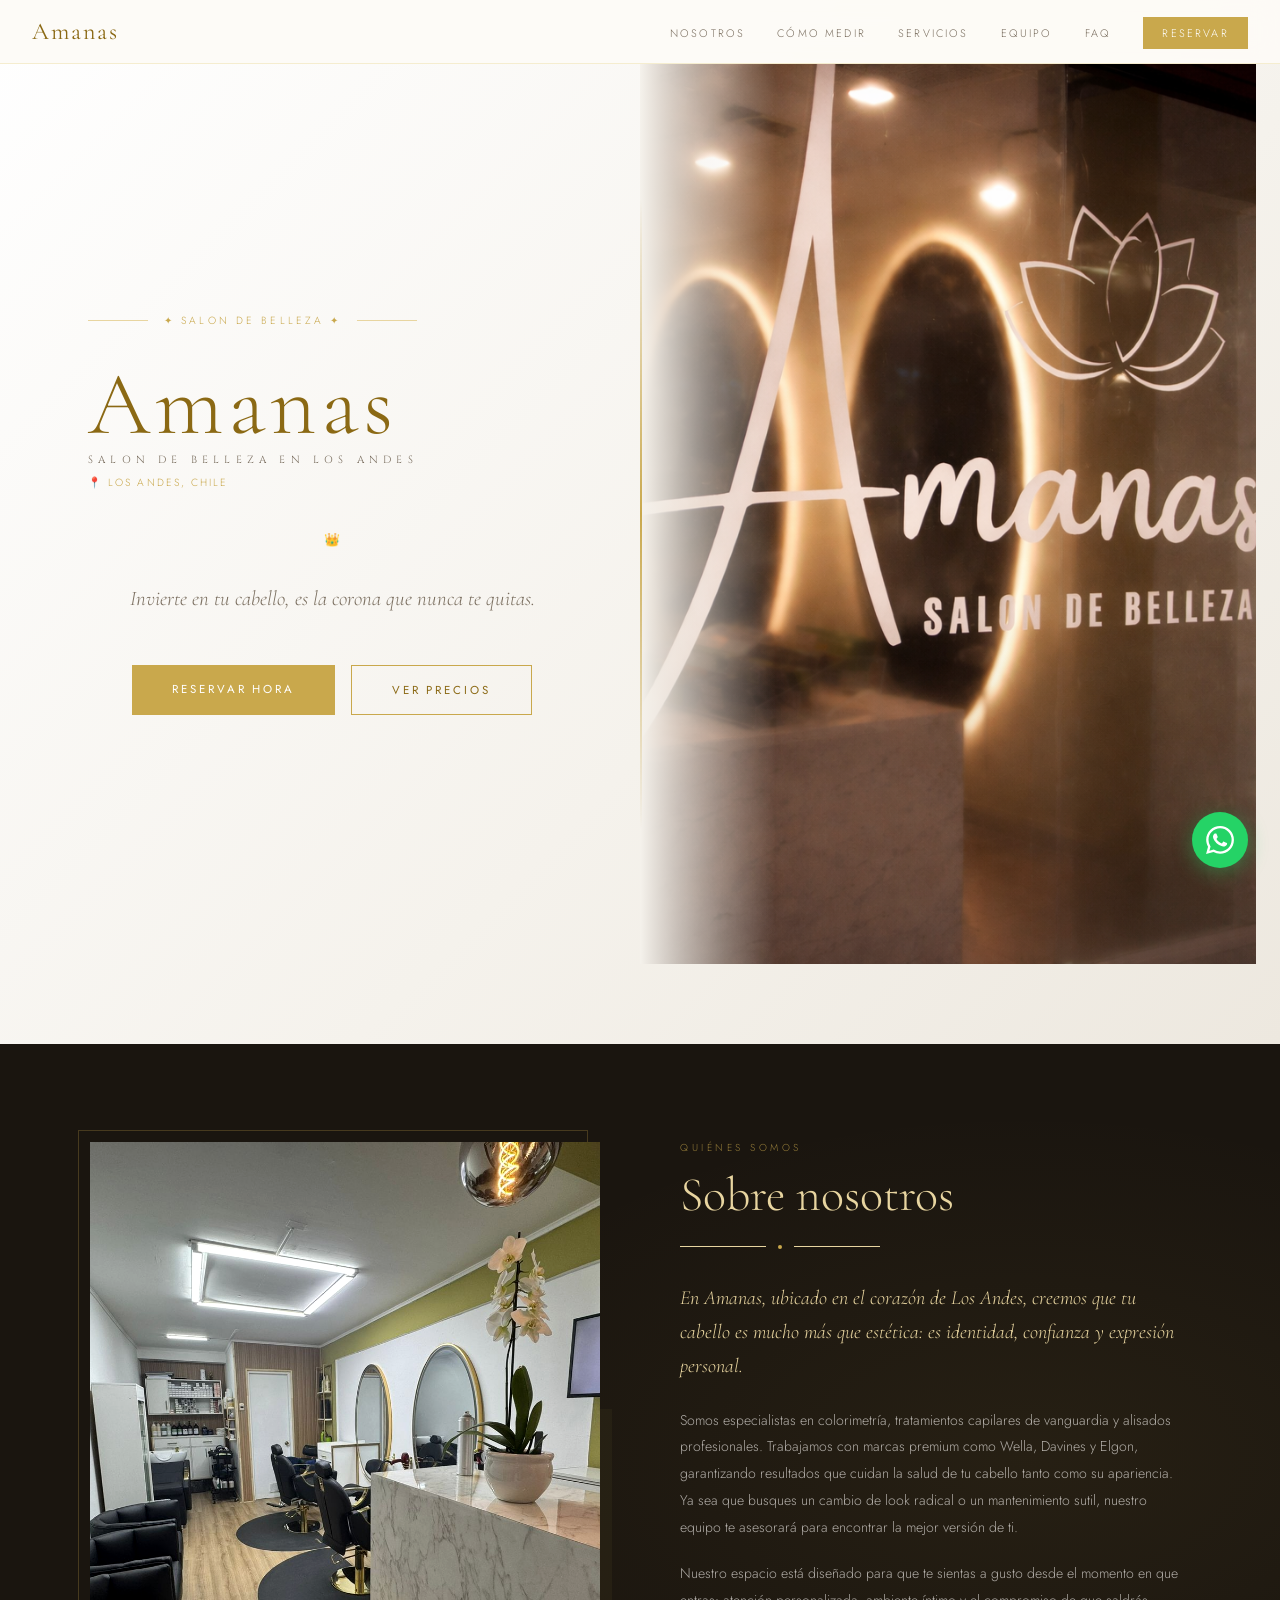
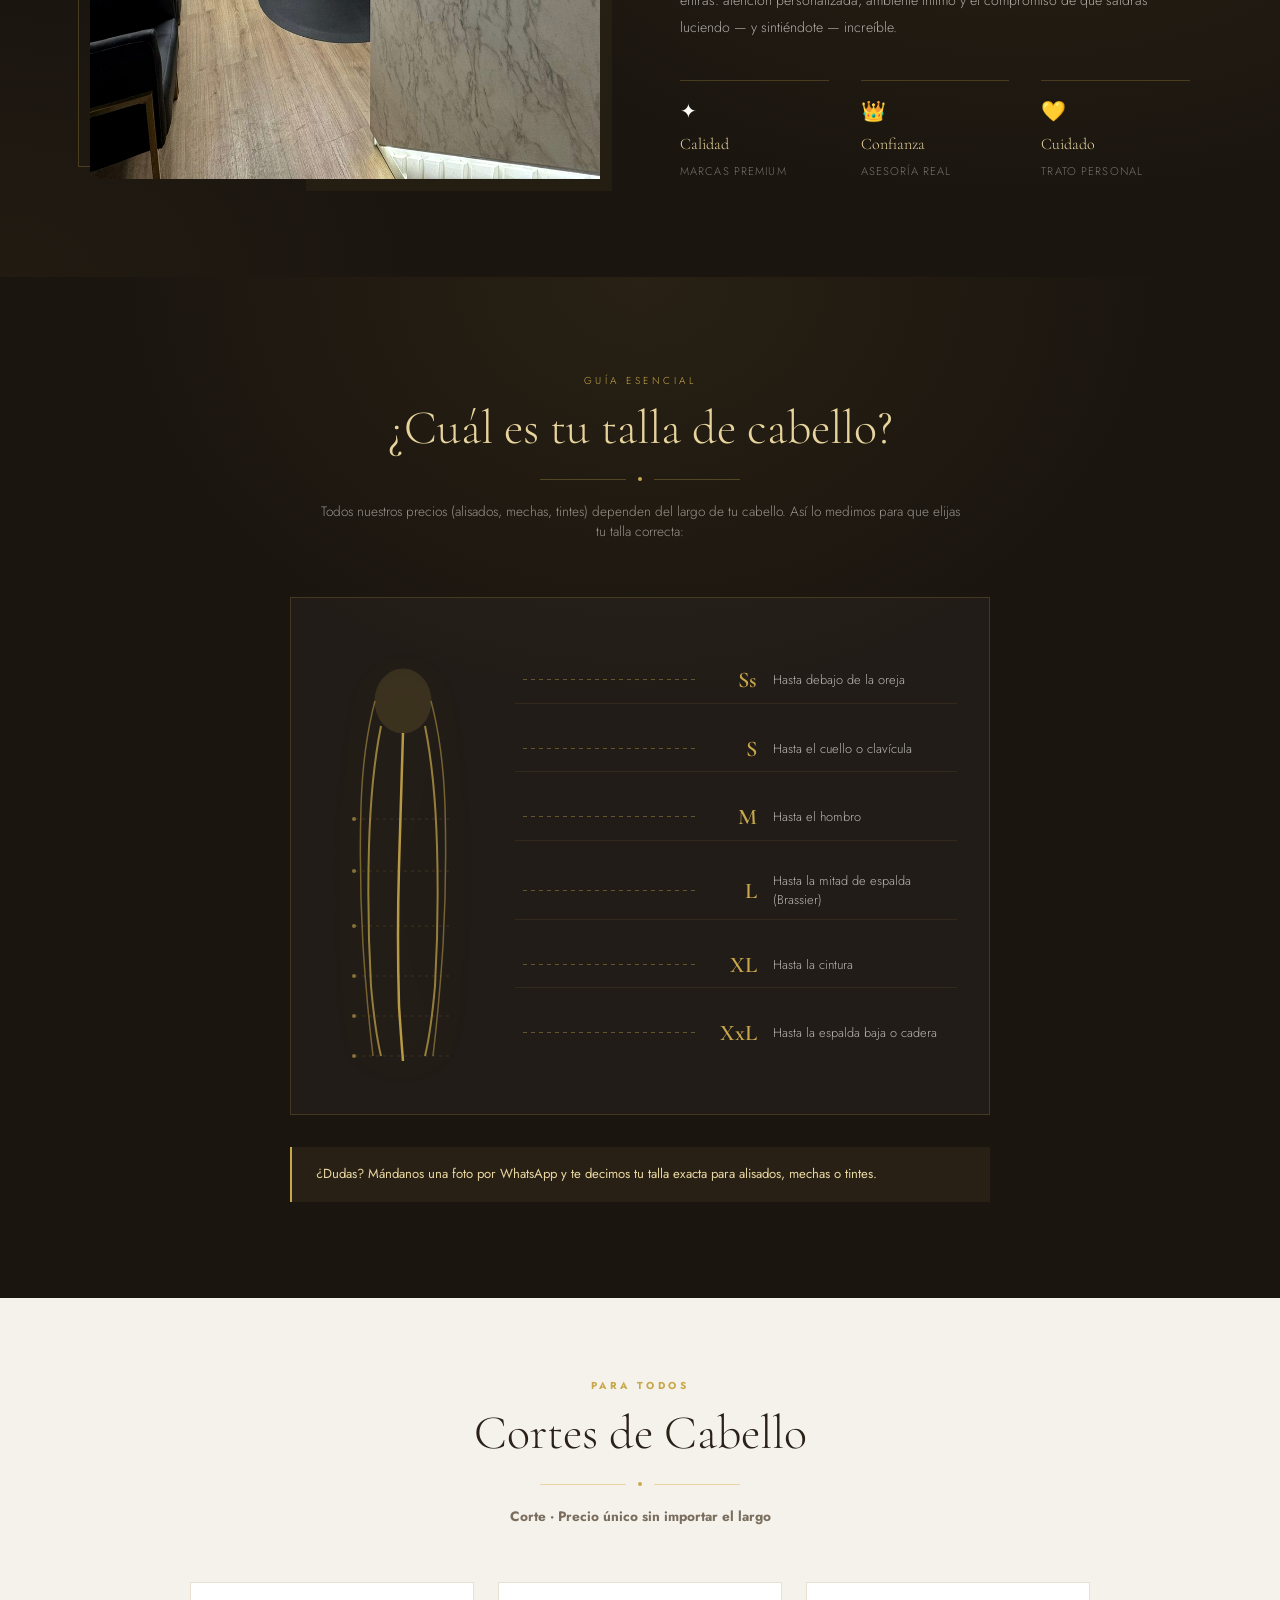
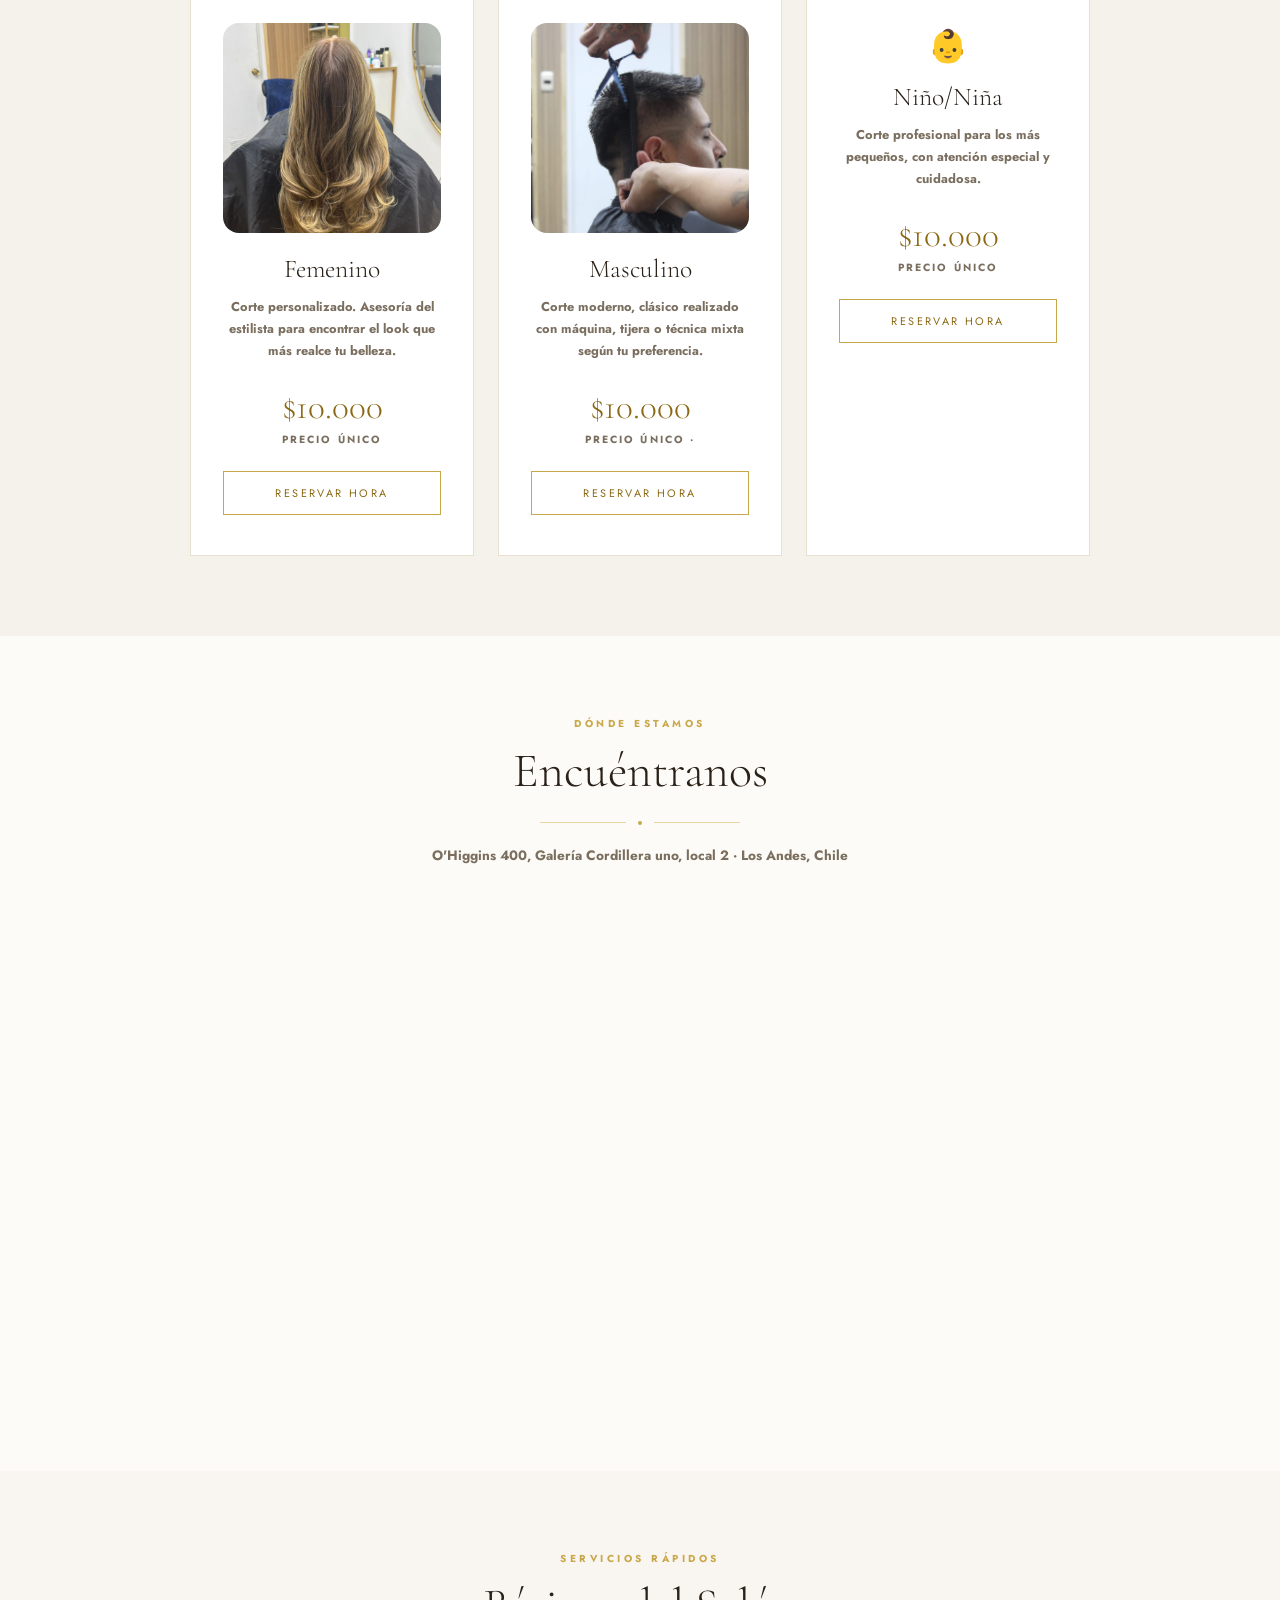
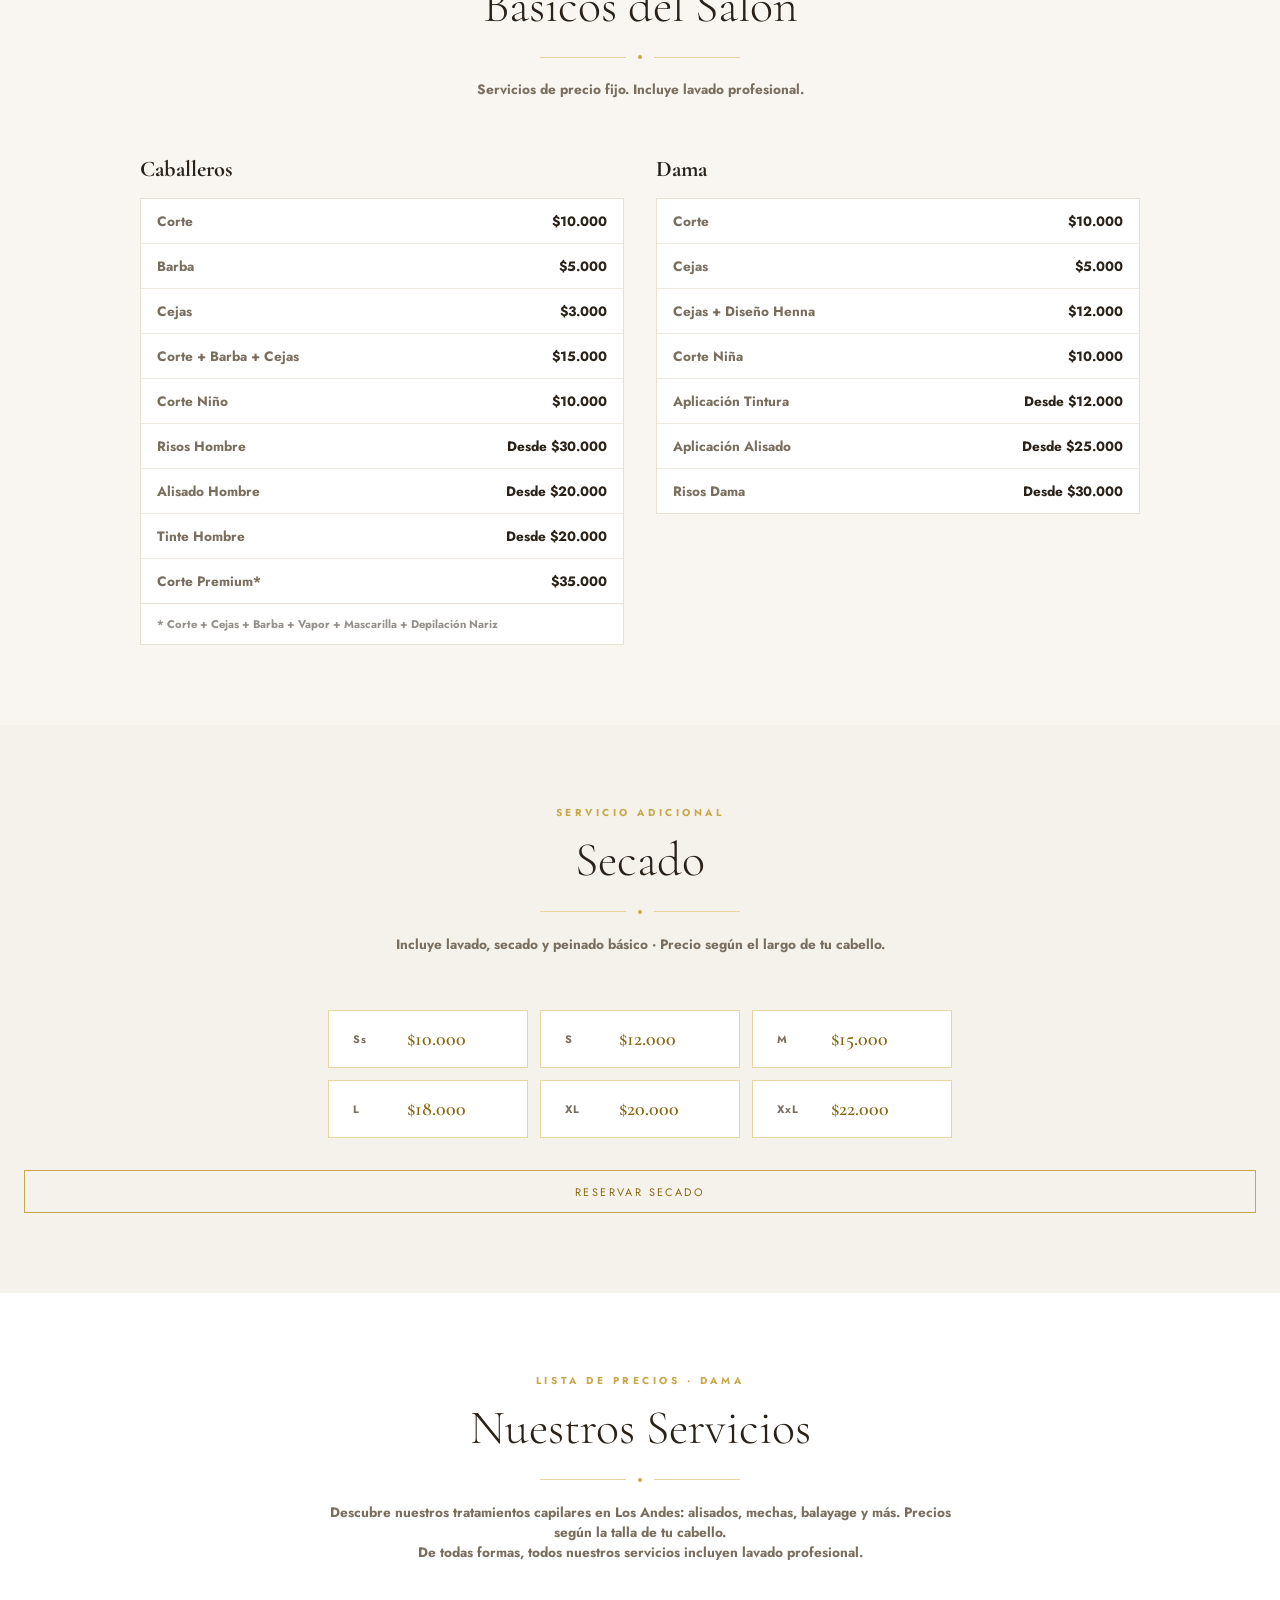
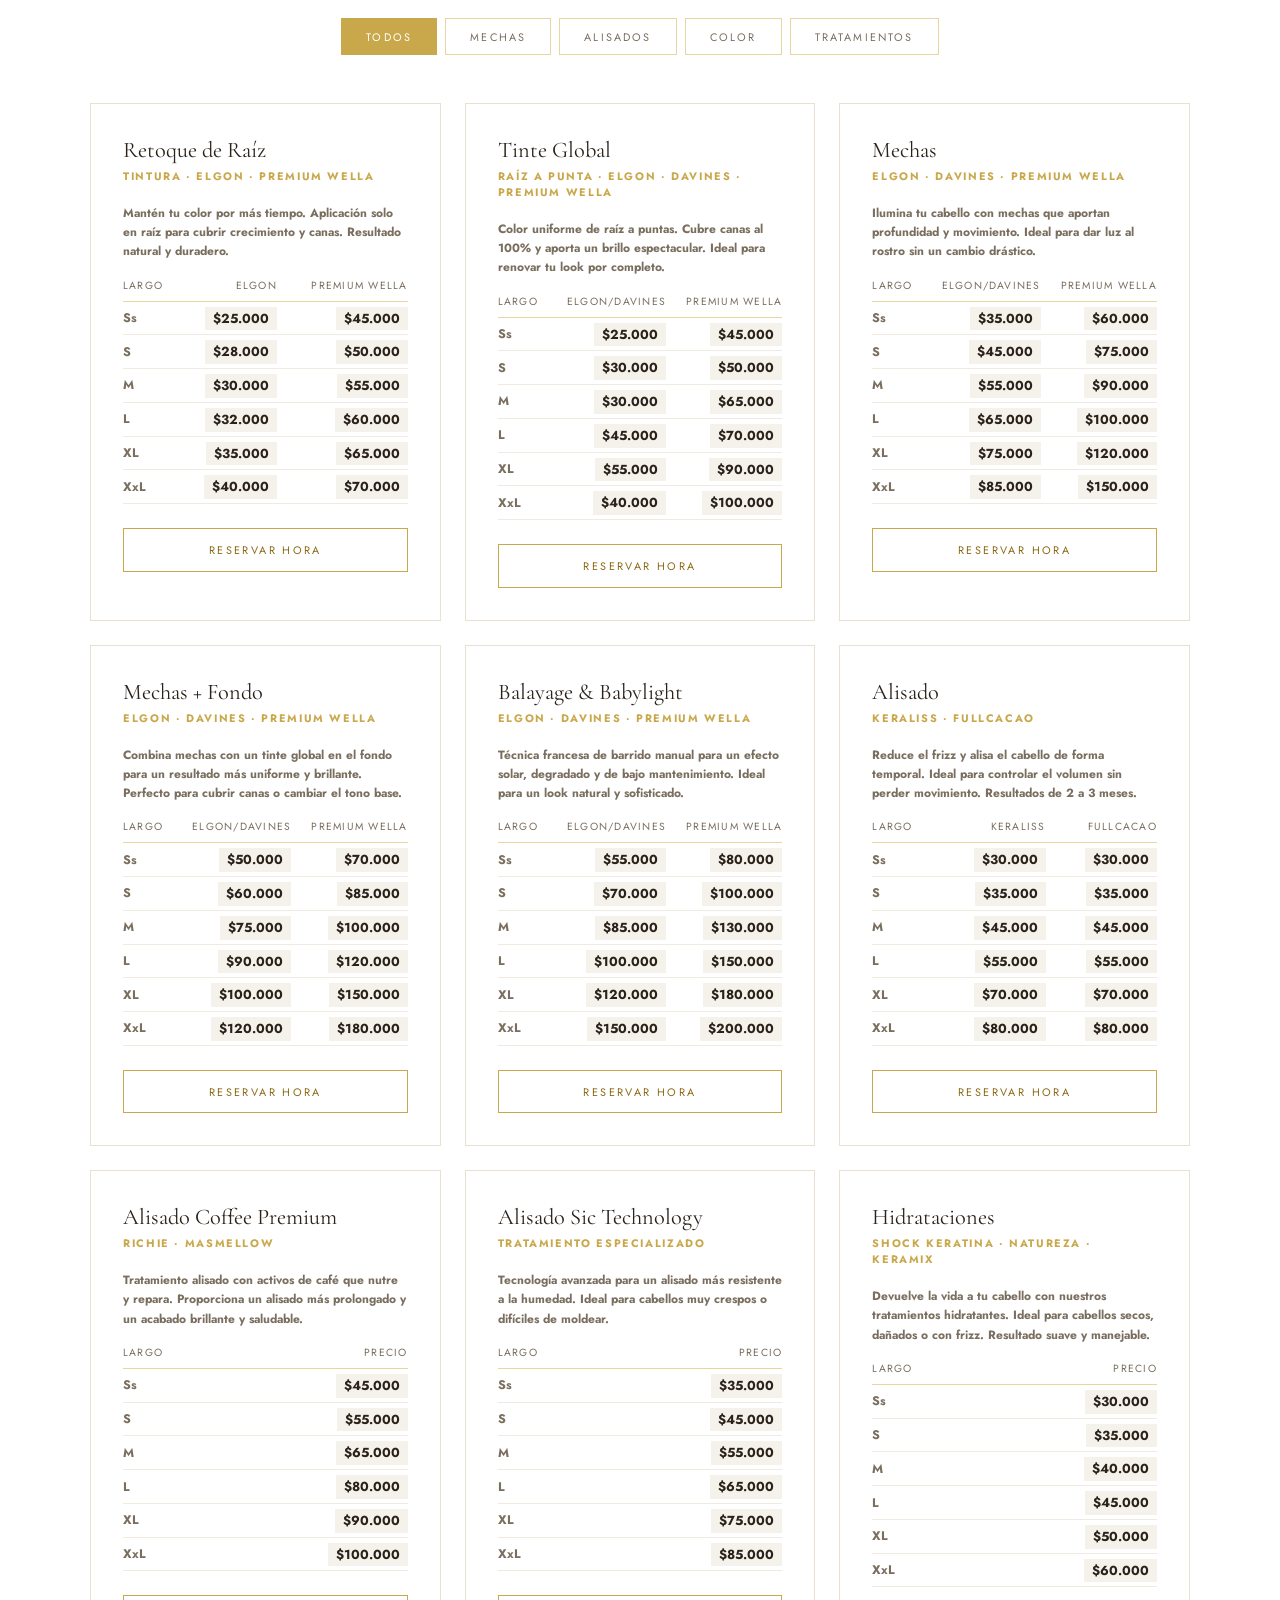
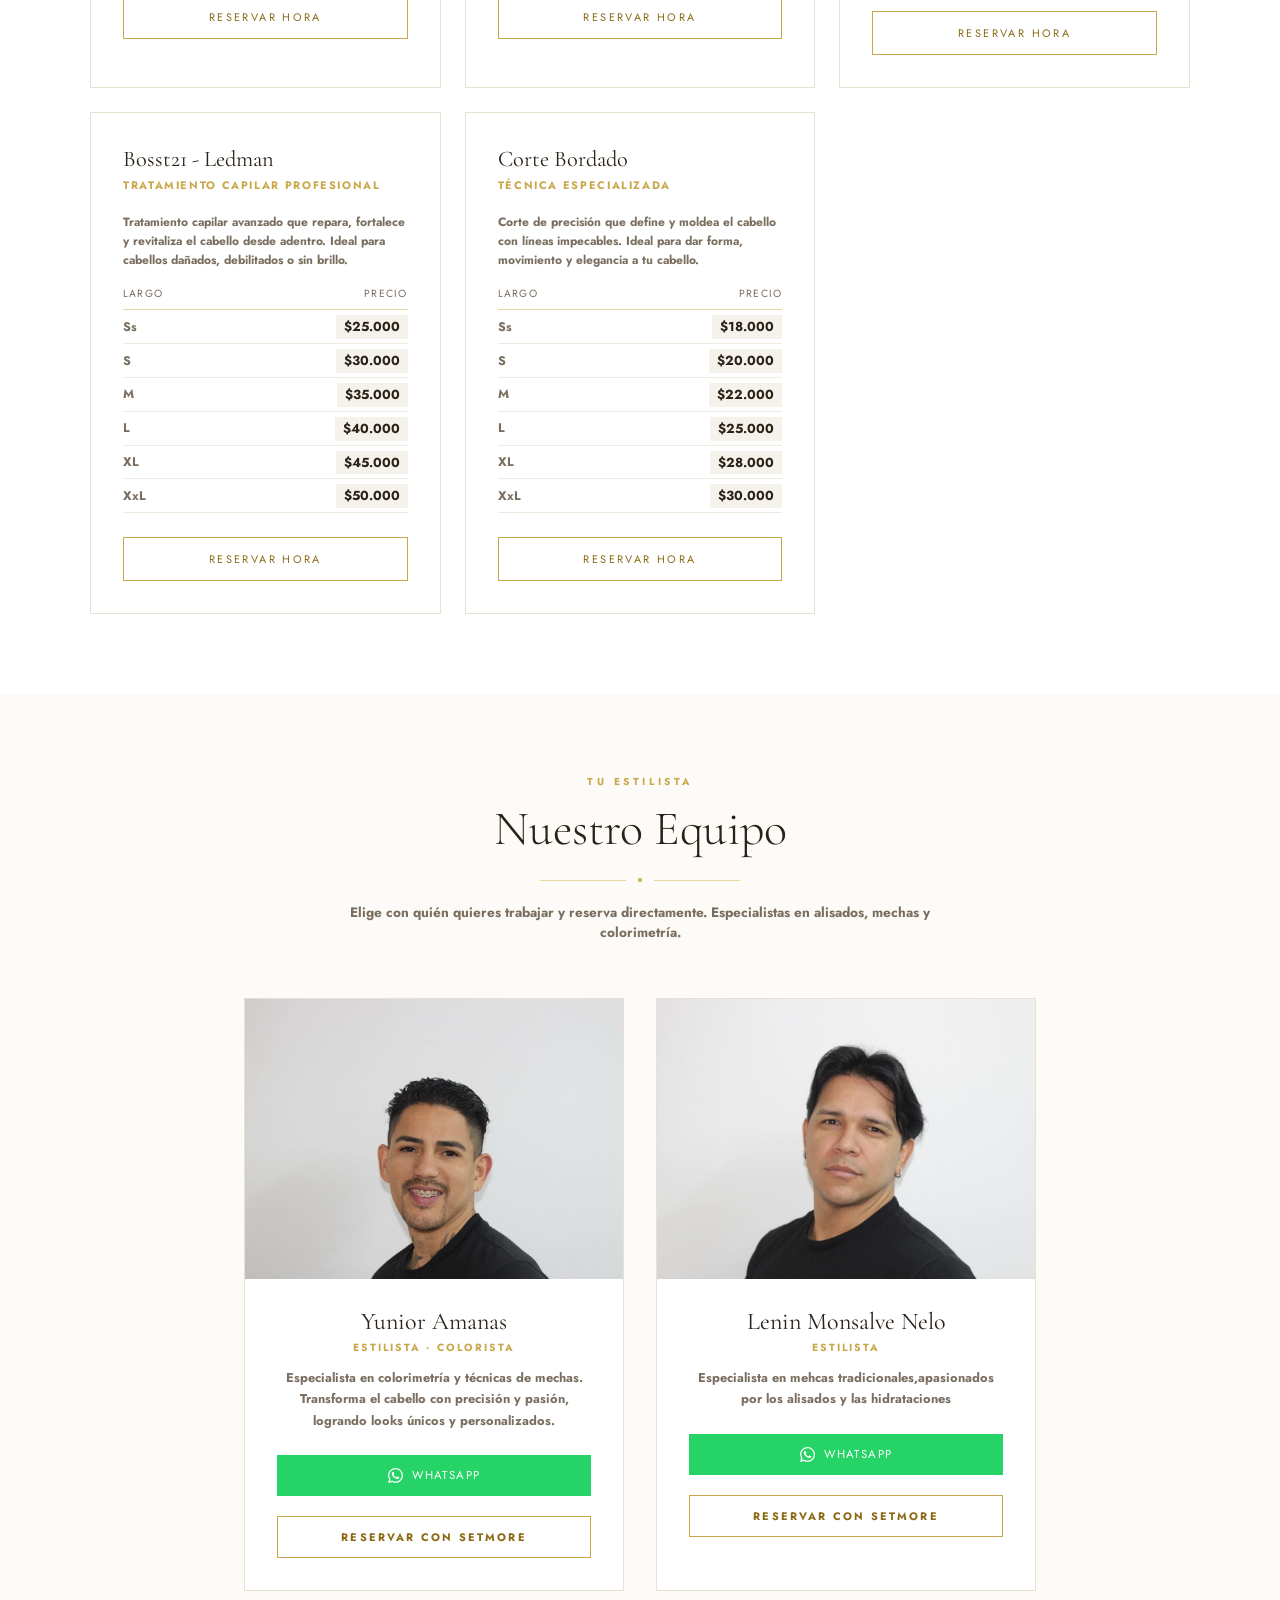
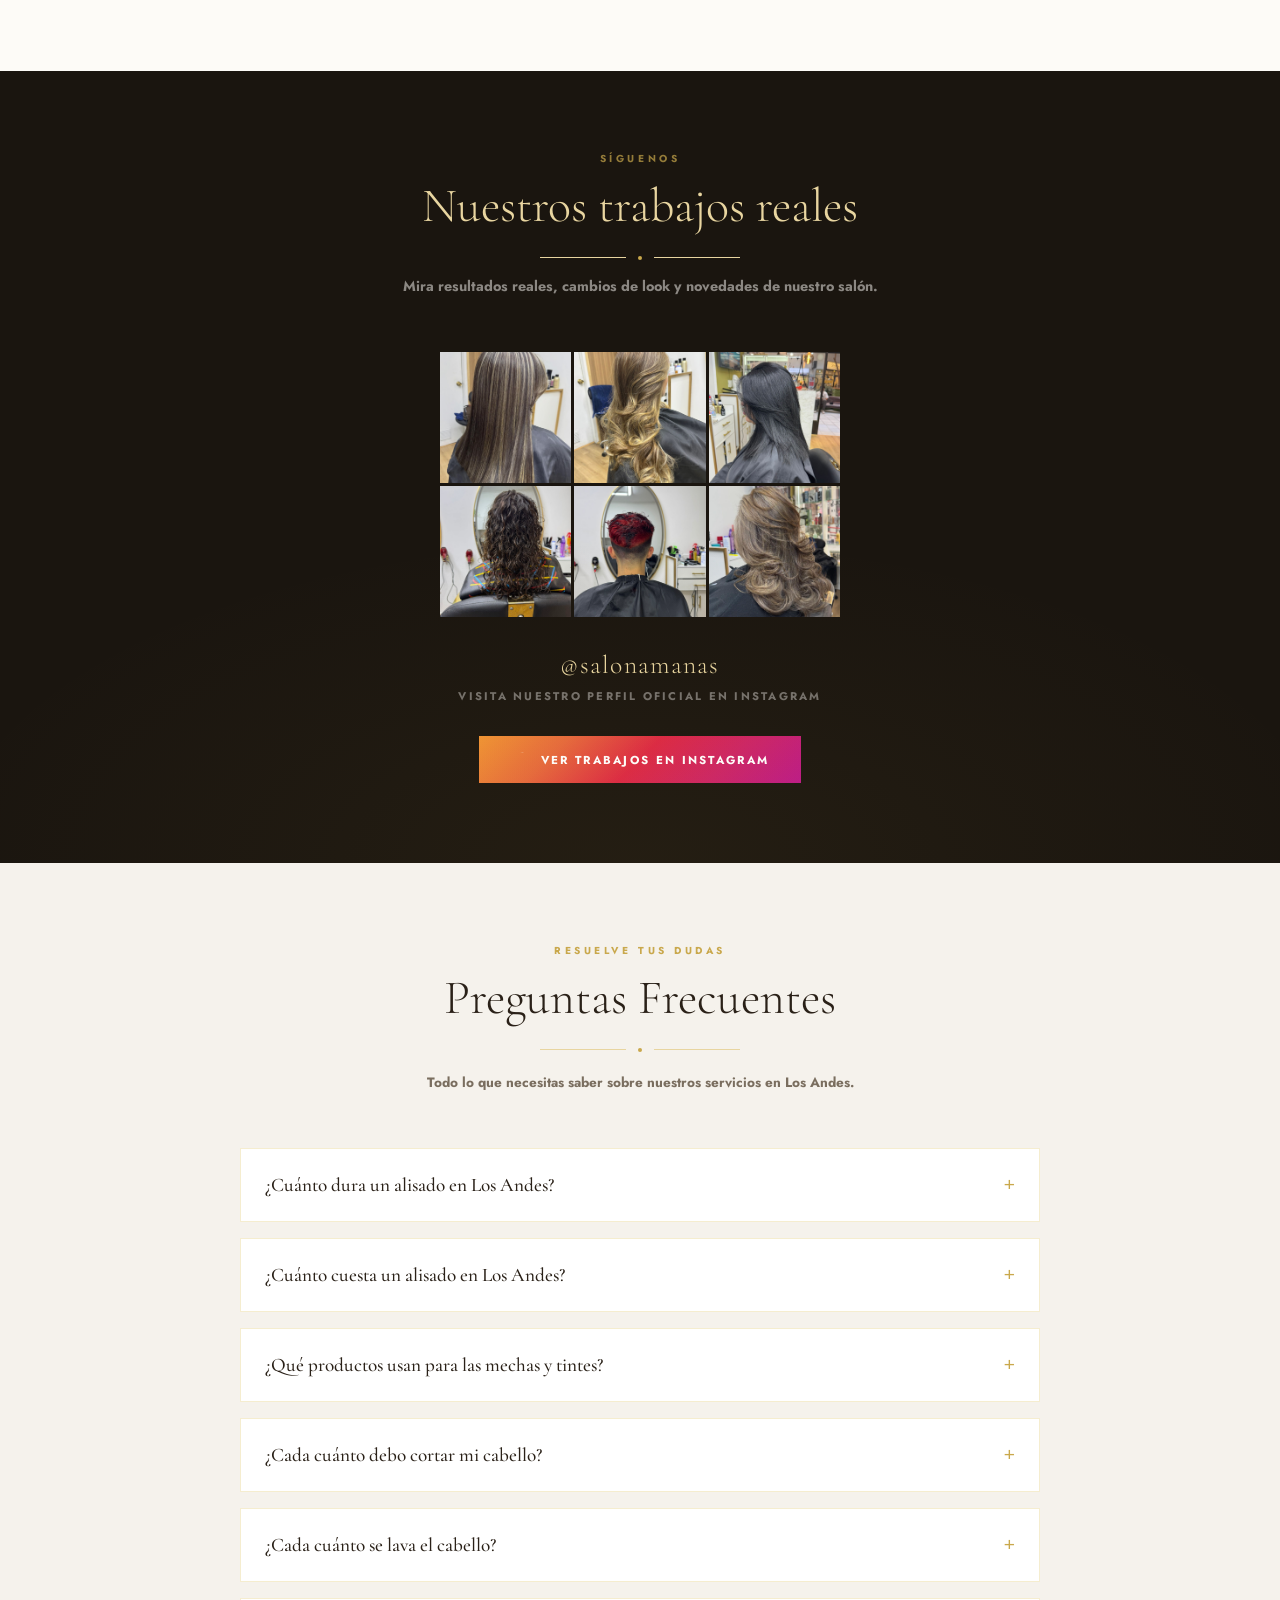
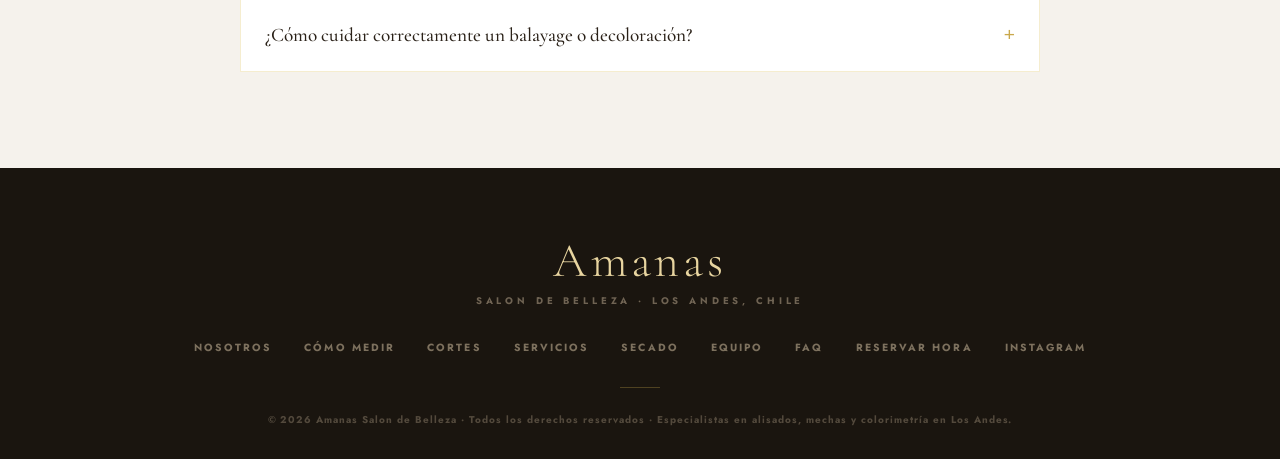
==== commit e1c2bb92: "CAMBIO FOTO" ====
--- a/index.html
+++ b/index.html
@@ -1335,7 +1335,7 @@
     <!-- ESTILISTA 1 ▸ cambia nombre, inicial (Y), foto, WhatsApp y link Setmore -->
     <div class="team-card">
       <div class="team-photo-wrap">
-        <img src="Yunior.jpeg" alt="Yunior Piña - Especialista en colorimetría en Los Andes" class="team-photo"
+        <img src="yunior3.jpeg" alt="Yunior Piña - Especialista en colorimetría en Los Andes" class="team-photo"
           onerror="this.style.display='none'; this.nextElementSibling.style.display='flex';">
         <div class="team-avatar-fallback" style="display:none;">Y</div>
       </div>
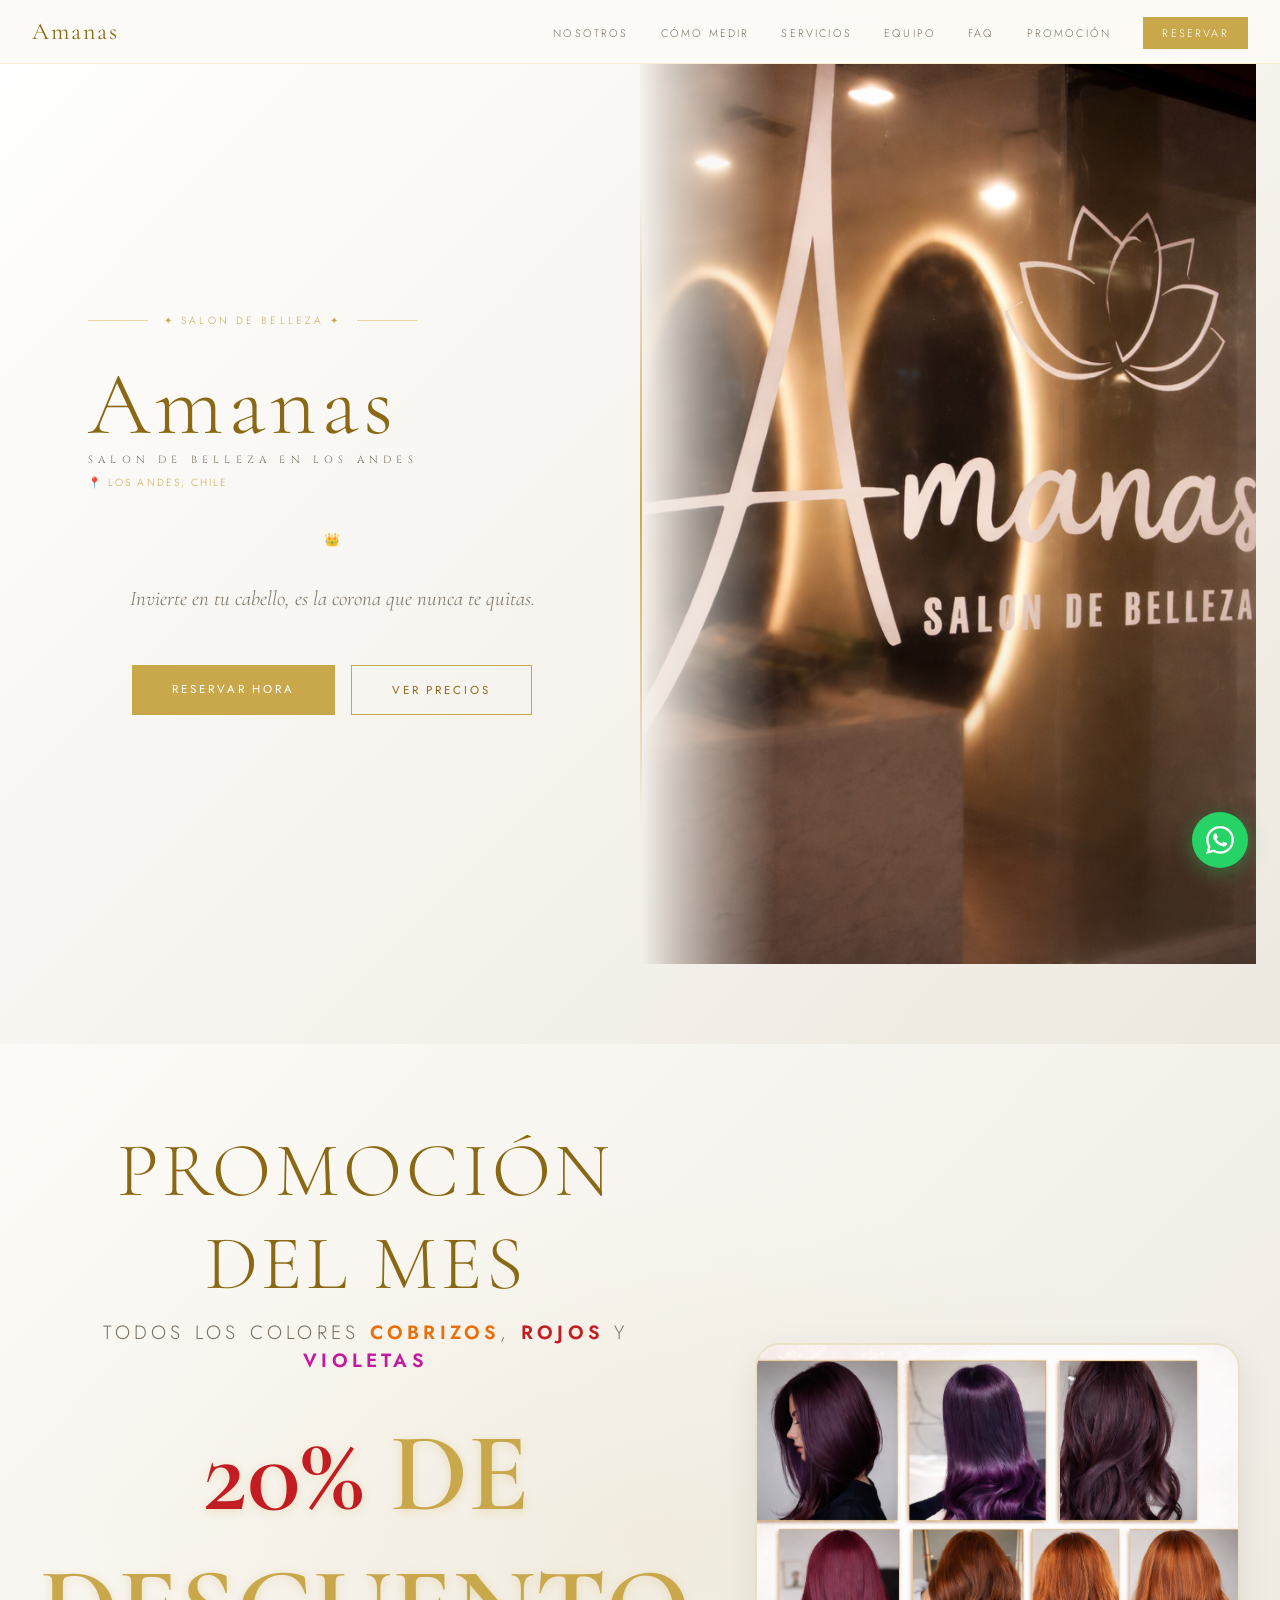
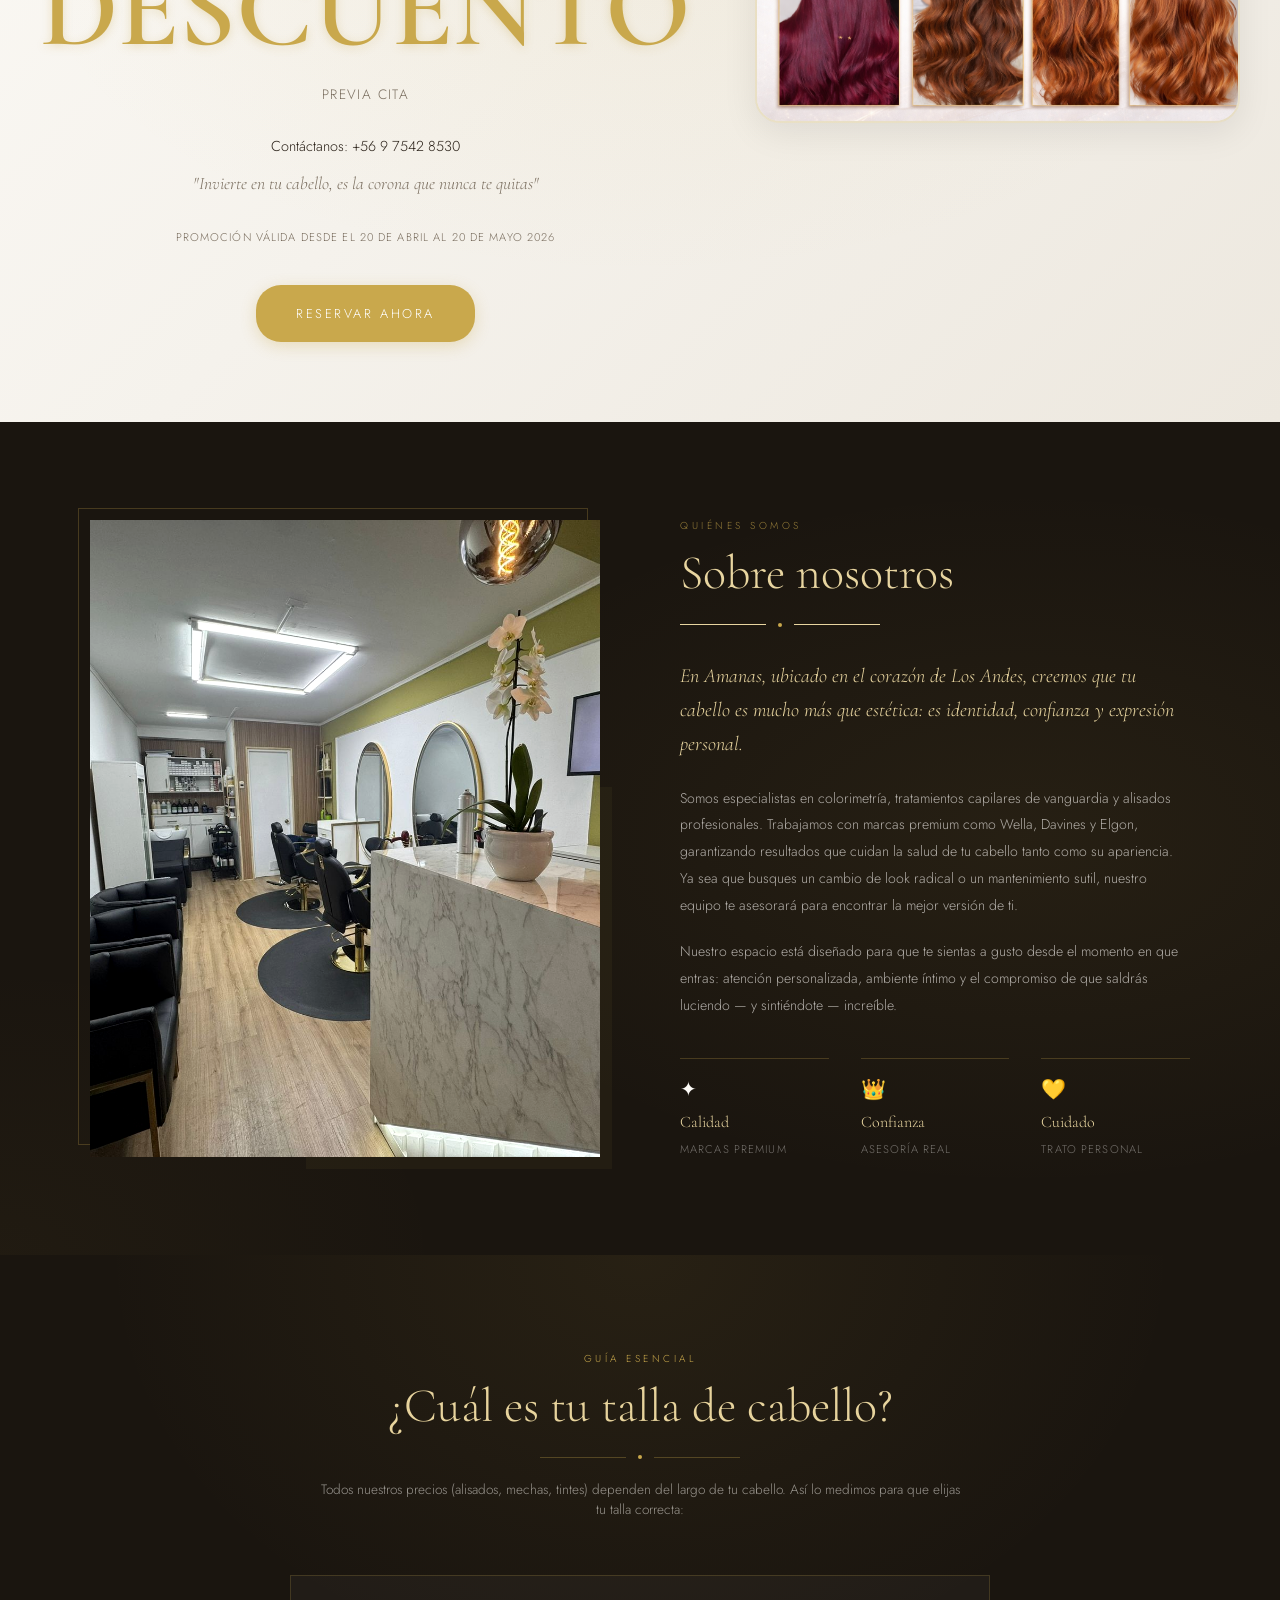
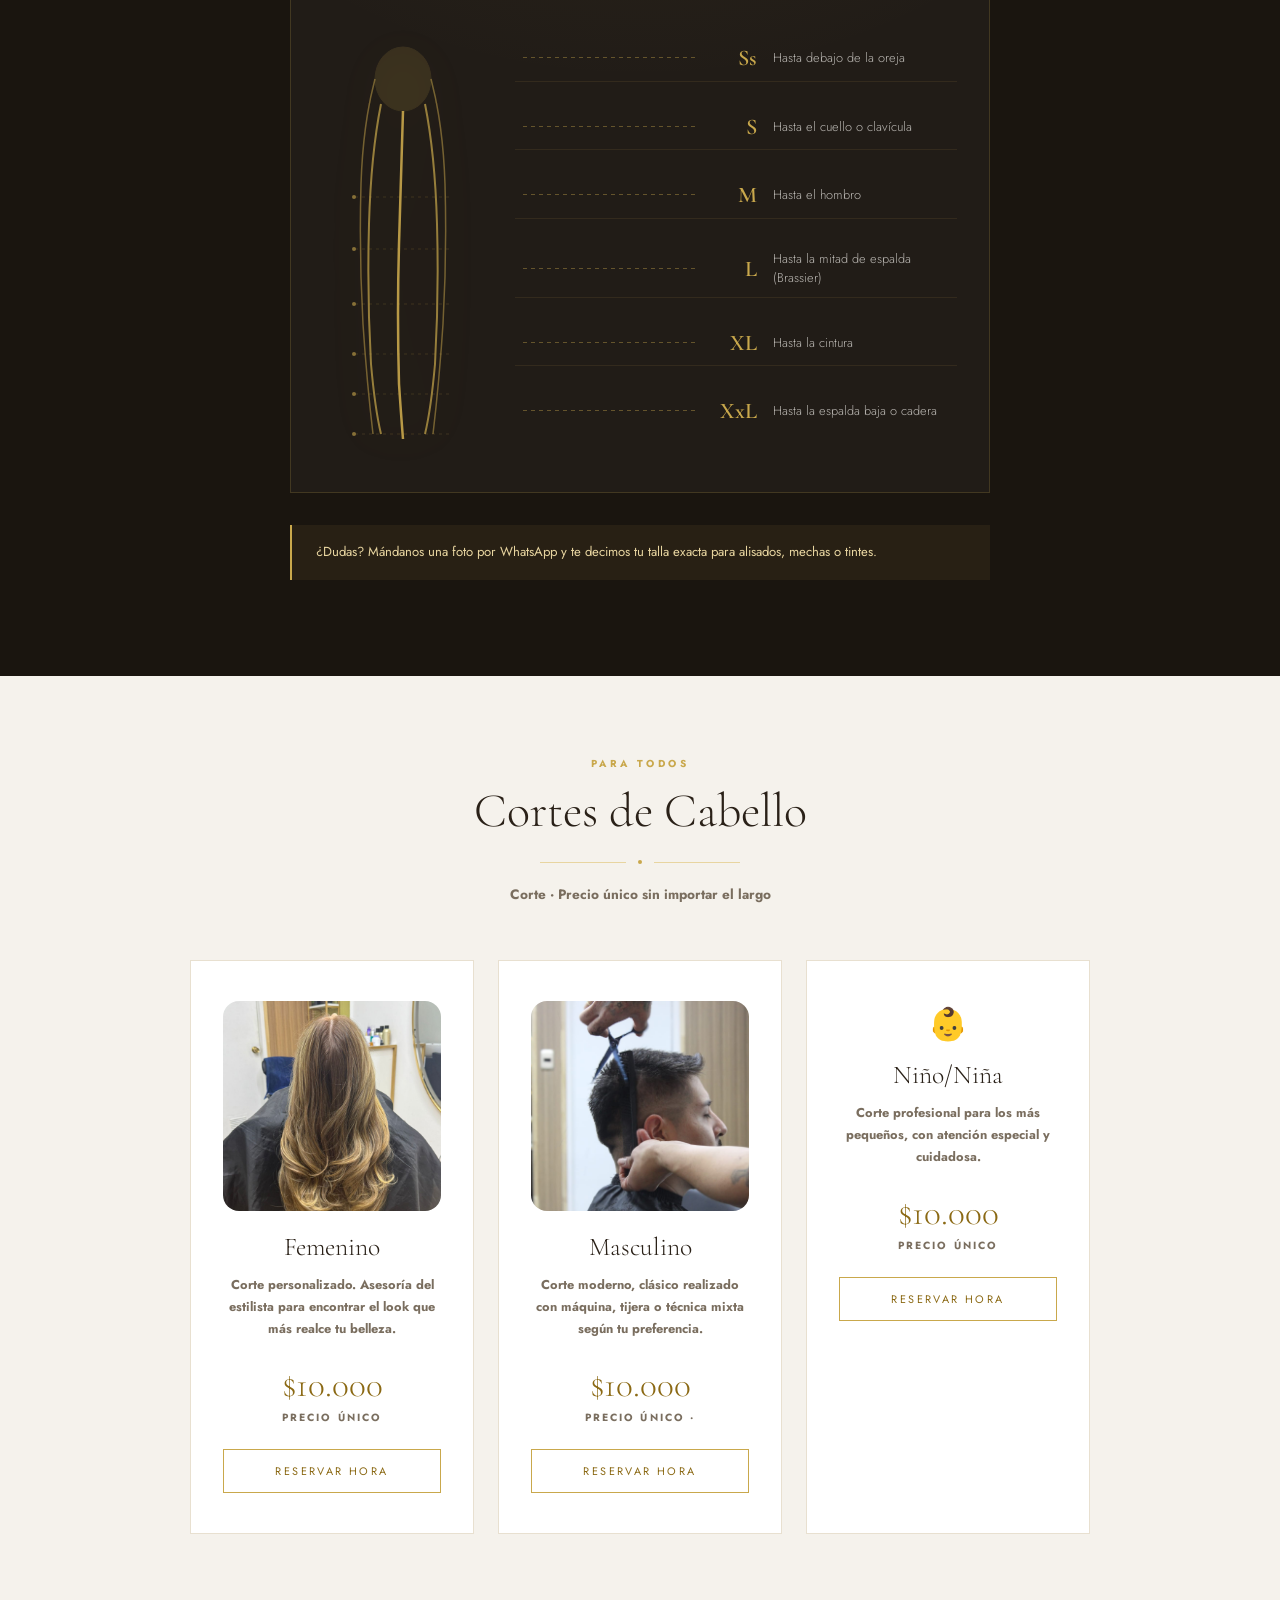
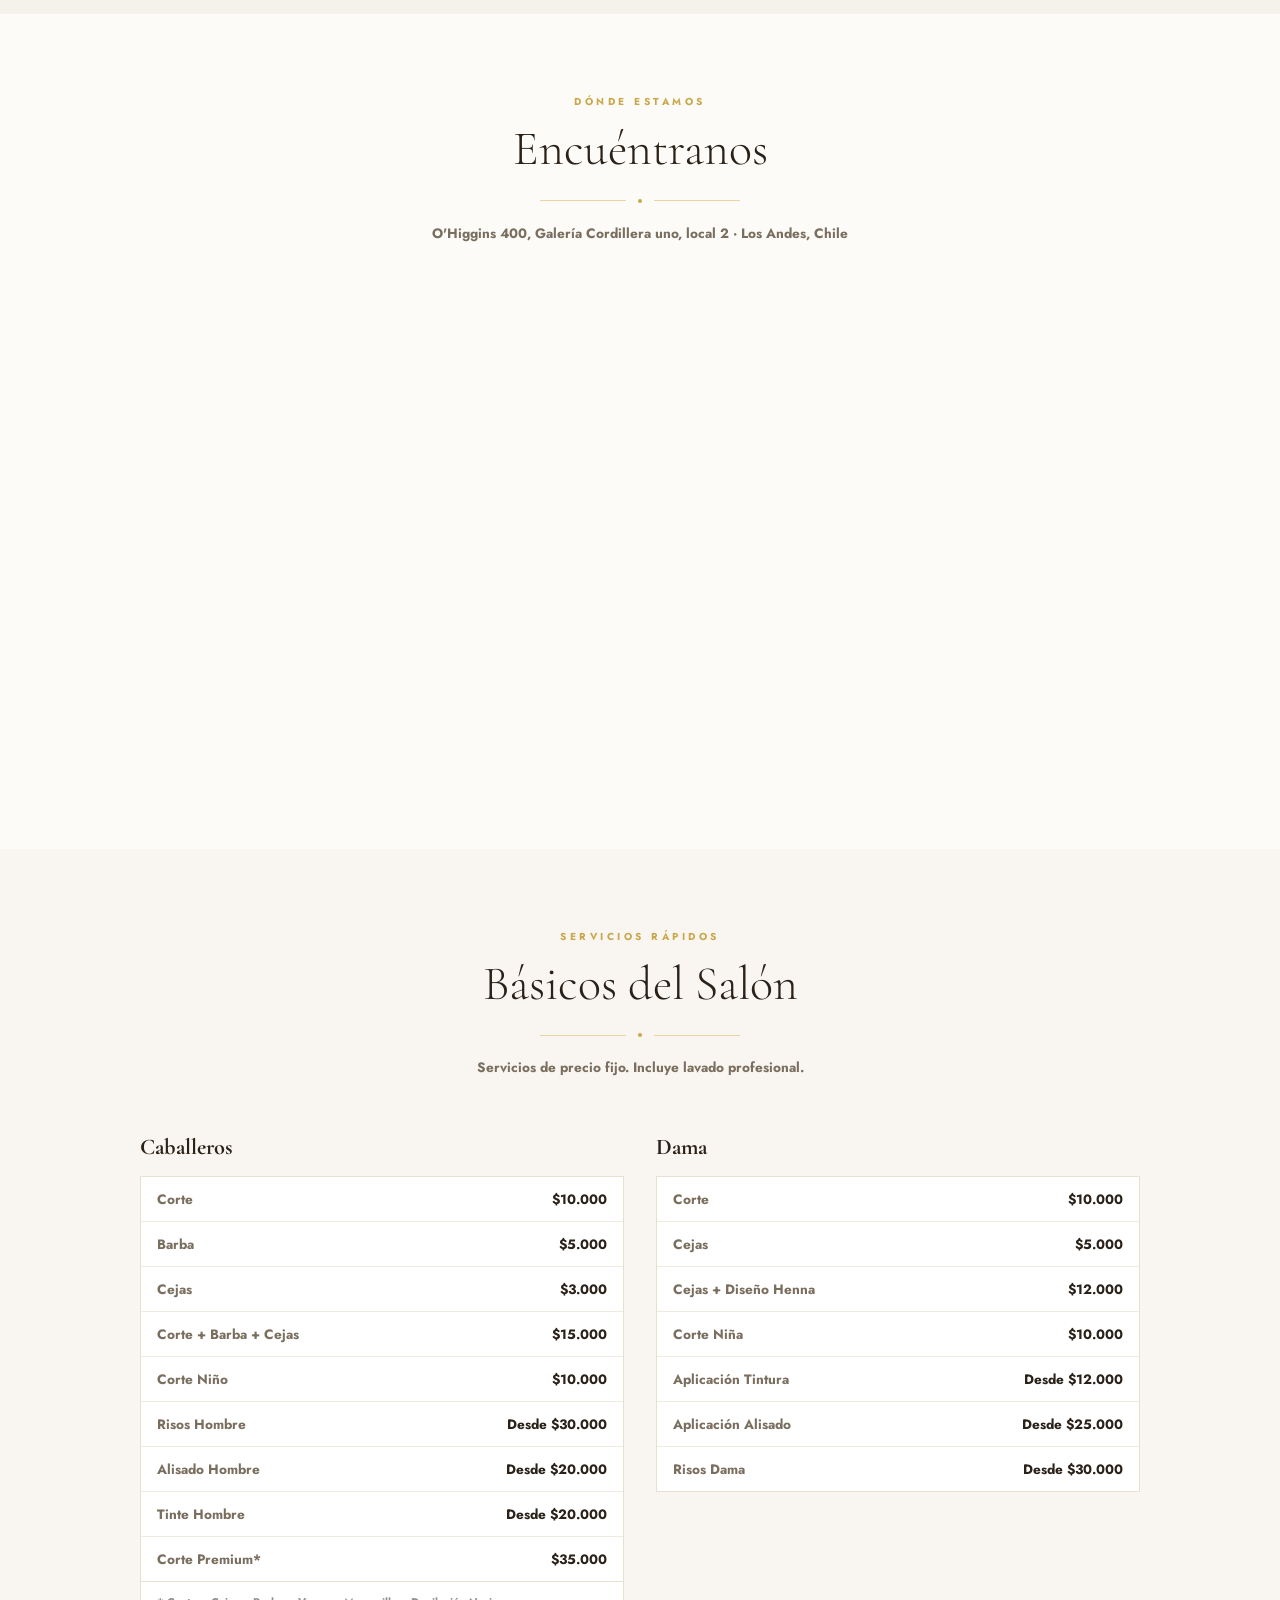
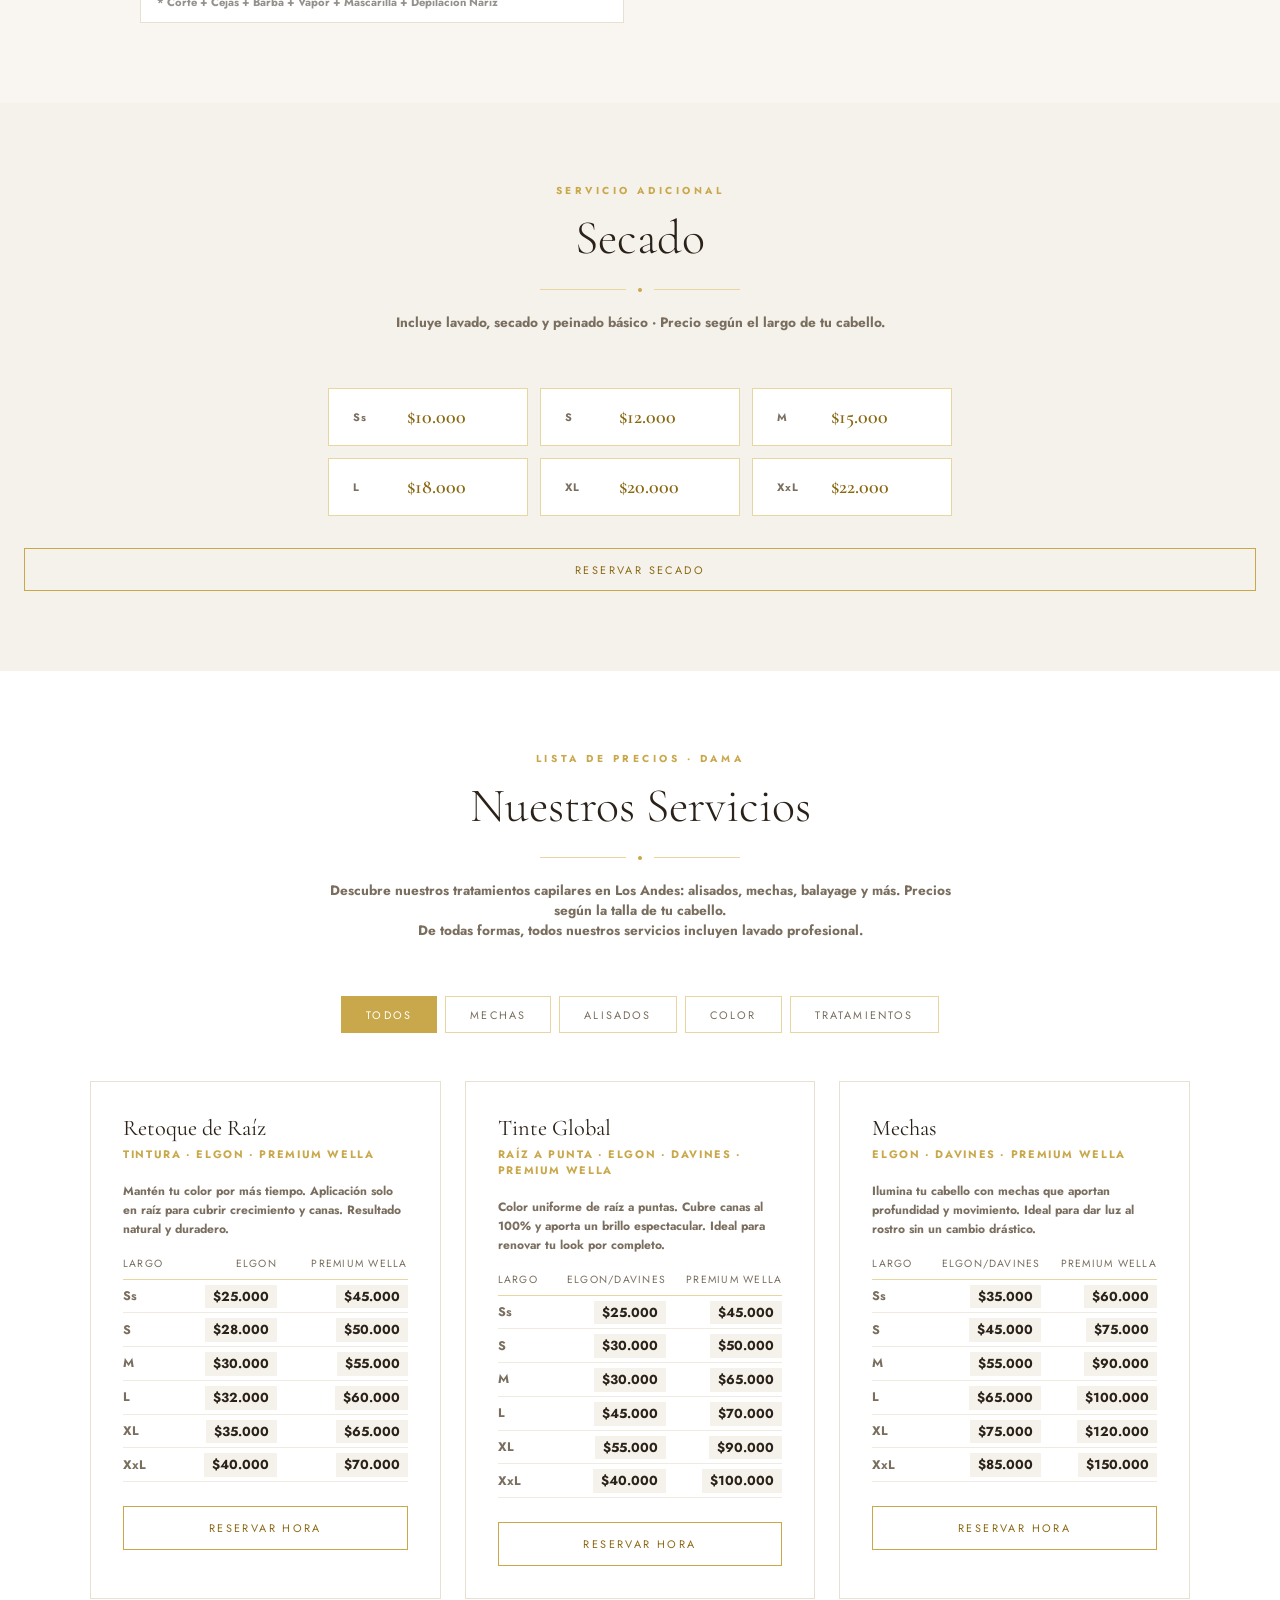
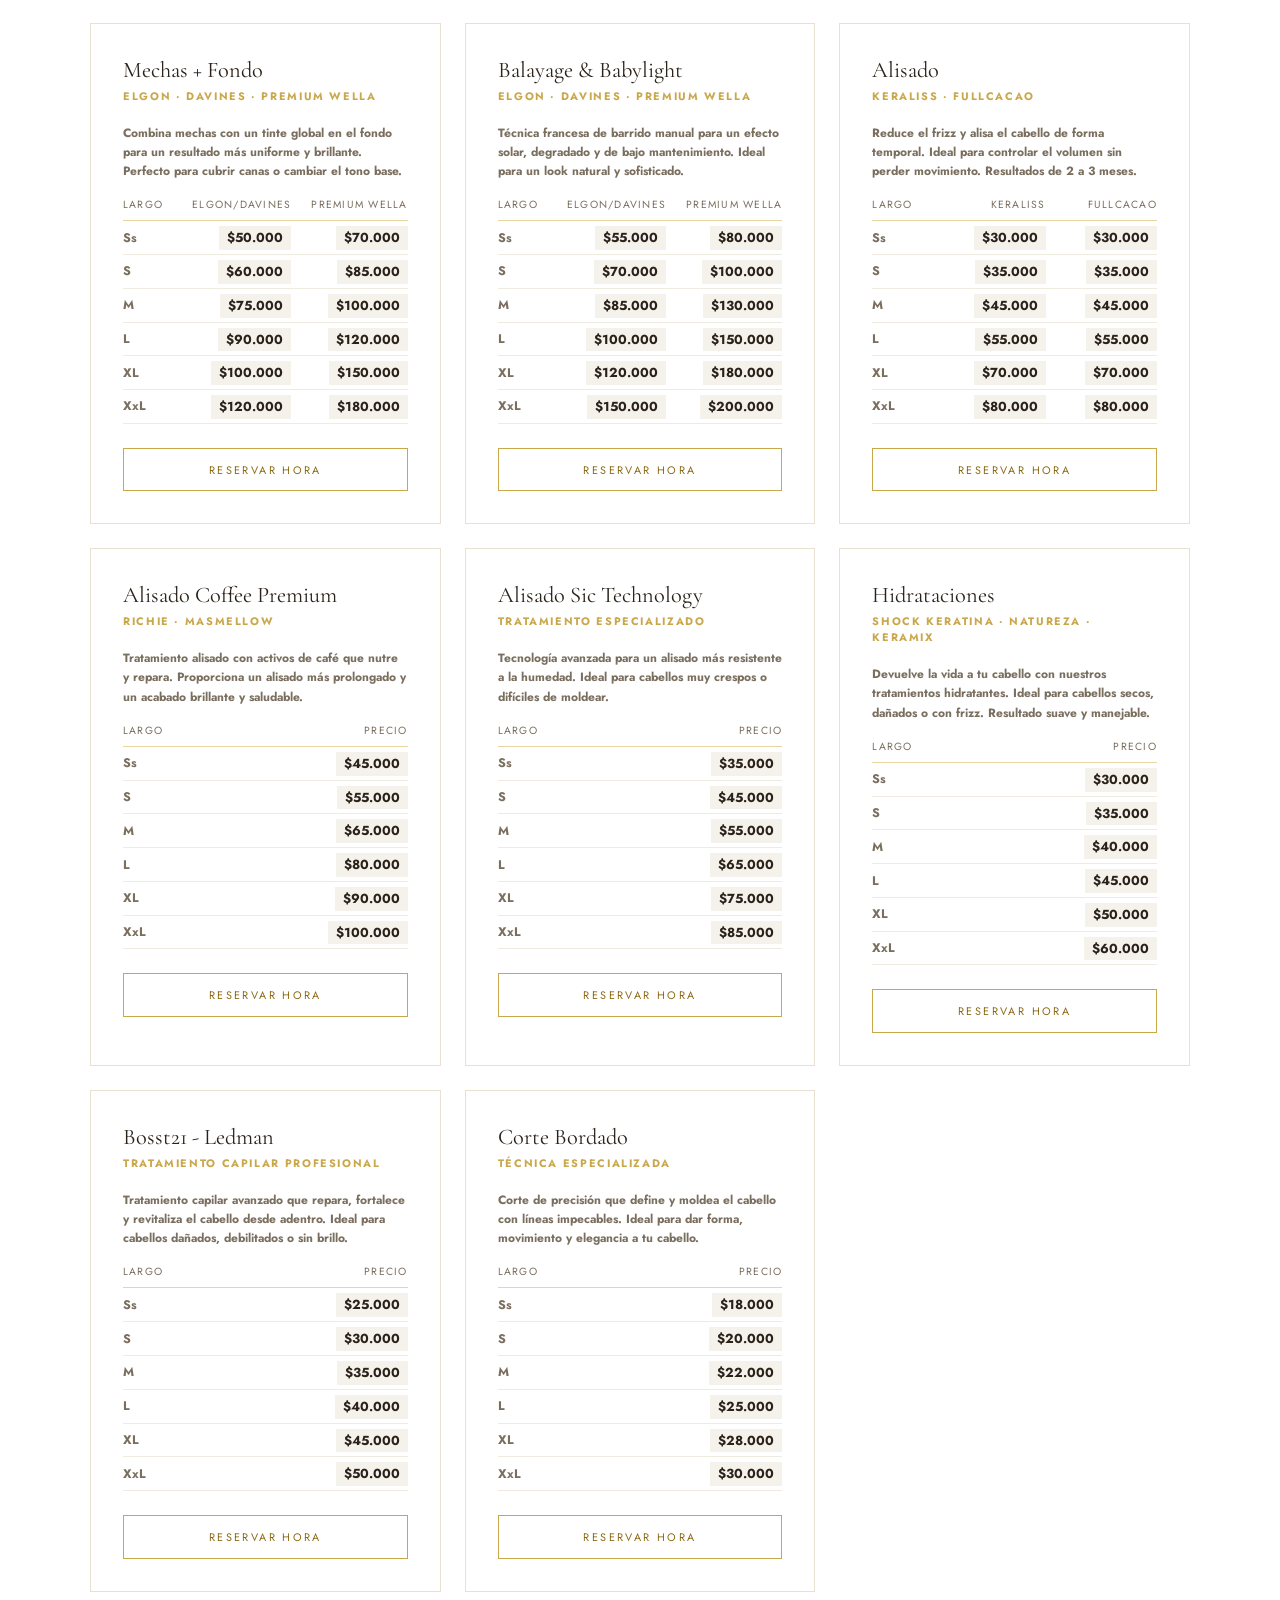
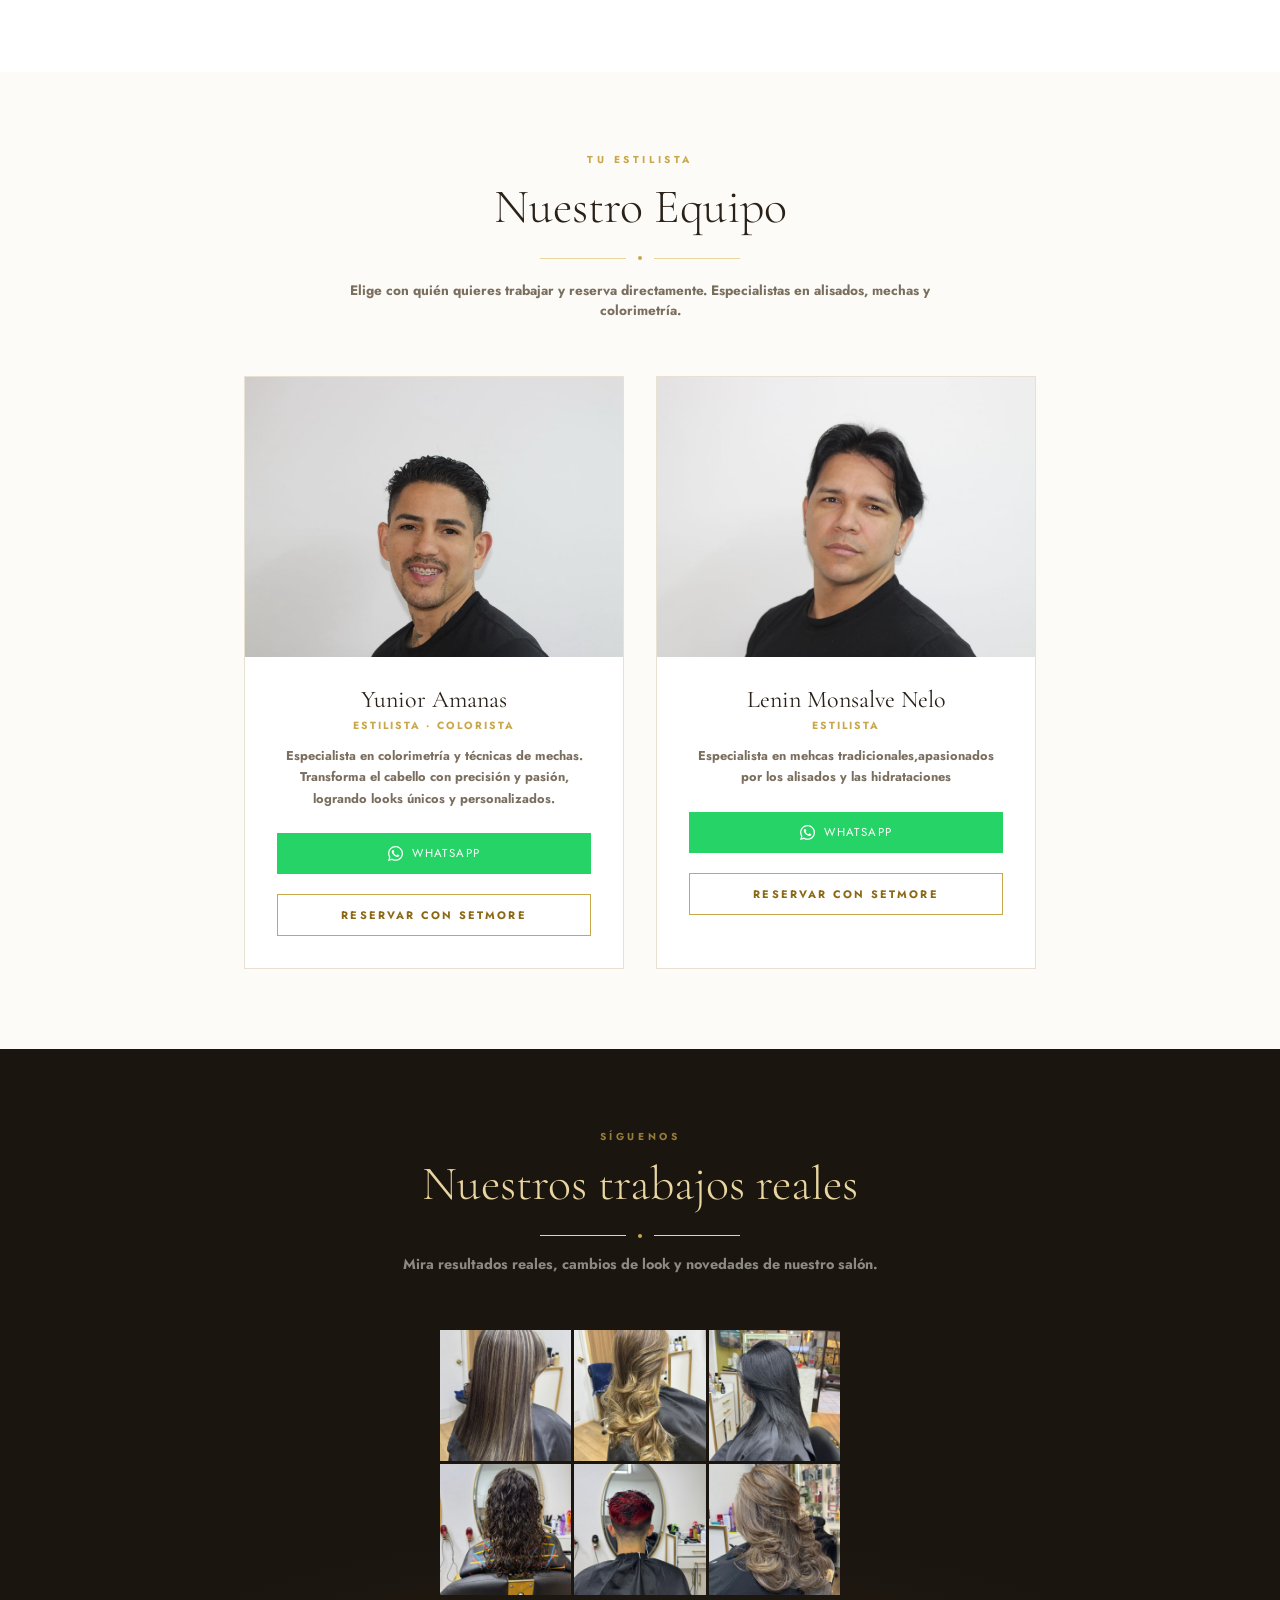
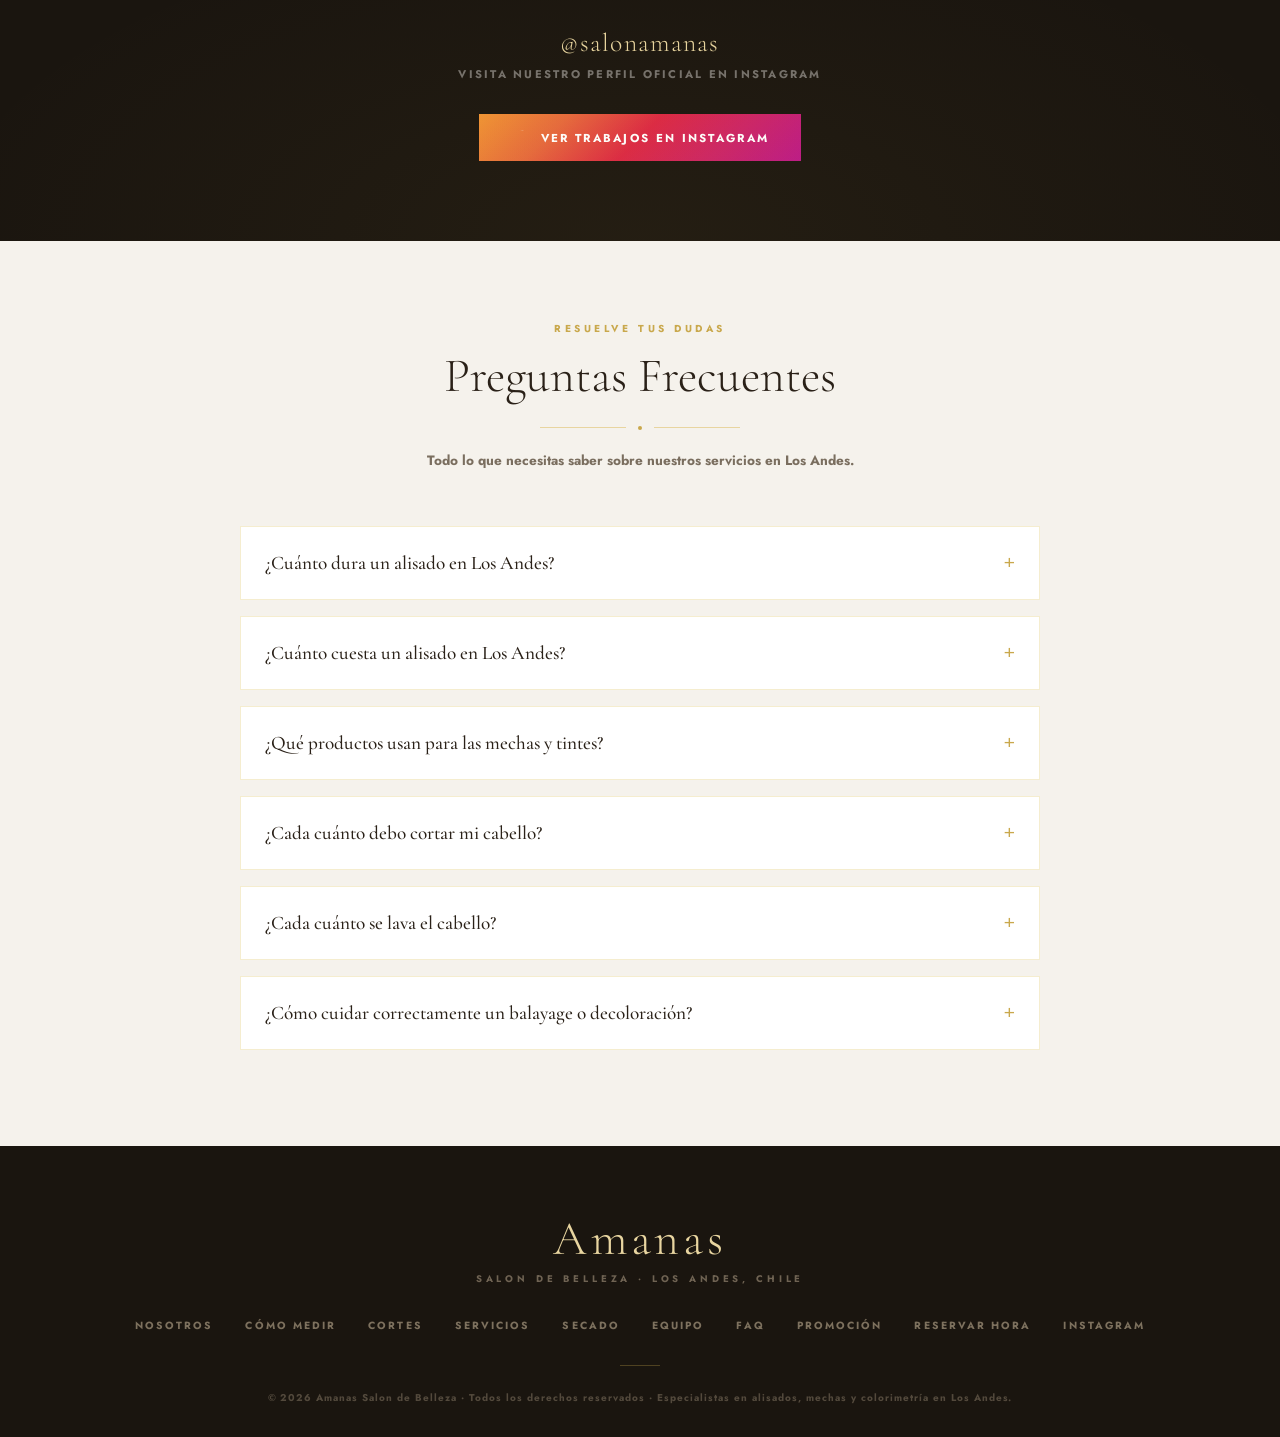
==== commit 2fb4aacc: "Cambiodelmes" ====
--- a/index.html
+++ b/index.html
@@ -710,7 +710,191 @@
     section { padding: 4rem 1rem; }
     .team-photo-wrap { height: 220px; }
   }
+
+  /* ── PROMOCIÓN DEL MES ── */
+  .promocion-section {
+    background: linear-gradient(135deg, var(--cream) 0%, var(--pearl) 50%, var(--pearl2) 100%);
+    padding: 5rem 1.5rem;
+    position: relative;
+    overflow: hidden;
+  }
+  .promocion-section::before {
+    content: '';
+    position: absolute;
+    inset: 0;
+    background: radial-gradient(ellipse 70% 50% at 50% 50%, rgba(201,168,76,0.08) 0%, transparent 70%);
+    pointer-events: none;
+  }
+  .promocion-container {
+    max-width: 1200px;
+    margin: 0 auto;
+    display: grid;
+    grid-template-columns: 1fr 1fr;
+    gap: 4rem;
+    align-items: center;
+    position: relative;
+    z-index: 1;
+  }
+  .promocion-content {
+    text-align: center;
+  }
+  .promocion-title {
+    font-family: 'Cormorant Garamond', serif;
+    font-size: clamp(3rem, 6vw, 5rem);
+    font-weight: 300;
+    color: var(--gold-dark);
+    margin-bottom: 0.5rem;
+    letter-spacing: 0.05em;
+  }
+  .promocion-subtitle {
+    font-size: clamp(1rem, 2vw, 1.2rem);
+    letter-spacing: 0.22em;
+    text-transform: uppercase;
+    color: var(--text-muted);
+    margin-bottom: 2rem;
+  }
+  .promocion-descuento {
+    font-family: 'Cormorant Garamond', serif;
+    font-size: clamp(4rem, 10vw, 7rem);
+    font-weight: 600;
+    color: var(--gold);
+    margin-bottom: 0.5rem;
+    text-shadow: 0 2px 10px rgba(201,168,76,0.3);
+  }
+  .promocion-accent {
+    color: #C31D23;
+    font-weight: 600;
+  }
+  .promocion-cobrizo {
+    color: #e96f0b;
+    font-weight: 600;
+  }
+  .promocion-rojo {
+    color: #C31D23;
+    font-weight: 600;
+  }
+  .promocion-violeta {
+    color: #c5179f;
+    font-weight: 600;
+  }
+  .promocion-previa {
+    font-size: 0.85rem;
+    color: var(--text-muted);
+    margin-bottom: 2rem;
+    letter-spacing: 0.1em;
+    text-transform: uppercase;
+  }
+  .promocion-contacto {
+    font-size: 0.9rem;
+    color: var(--text);
+    margin-bottom: 1rem;
+  }
+  .promocion-quote {
+    font-family: 'Cormorant Garamond', serif;
+    font-style: italic;
+    font-size: 1.1rem;
+    color: var(--text-muted);
+    margin-bottom: 2rem;
+    line-height: 1.4;
+    max-width: 400px;
+    margin-left: auto;
+    margin-right: auto;
+  }
+  .promocion-validity {
+    font-size: 0.7rem;
+    color: var(--text-muted);
+    letter-spacing: 0.1em;
+    text-transform: uppercase;
+    margin-bottom: 2.5rem;
+  }
+  .btn-reservar-promocion {
+    display: inline-block;
+    background: var(--gold);
+    color: var(--white);
+    font-family: 'Jost', sans-serif;
+    font-size: 0.8rem;
+    letter-spacing: 0.2em;
+    text-transform: uppercase;
+    text-decoration: none;
+    padding: 1.2rem 2.5rem;
+    border: none;
+    border-radius: 25px;
+    cursor: pointer;
+    transition: all 0.3s;
+    box-shadow: 0 4px 15px rgba(201,168,76,0.3);
+  }
+  .btn-reservar-promocion:hover {
+    background: var(--gold-dark);
+    transform: translateY(-2px);
+    box-shadow: 0 6px 20px rgba(201,168,76,0.4);
+  }
+  .promocion-galeria {
+    max-width: 900px;
+    margin: 0 auto;
+  }
+  .promocion-img {
+    width: 100%;
+    aspect-ratio: 16 / 9;
+    object-fit: cover;
+    border-radius: 25px;
+    border: 2px solid rgba(201,168,76,0.2);
+    transition: transform 0.3s, box-shadow 0.3s, border-color 0.3s;
+    cursor: pointer;
+    box-shadow: 0 10px 35px rgba(0,0,0,0.08);
+    display: block;
+    min-height: 380px;
+  }
+  .promocion-img:hover {
+    transform: scale(1.02);
+    box-shadow: 0 14px 40px rgba(201,168,76,0.25);
+    border-color: var(--gold);
+  }
+  .promocion-placeholder {
+    width: 100%;
+    aspect-ratio: 4 / 5;
+    background: linear-gradient(135deg, var(--pearl) 0%, var(--pearl2) 100%);
+    border: 2px solid rgba(201,168,76,0.2);
+    border-radius: 25px;
+    display: flex;
+    align-items: center;
+    justify-content: center;
+    flex-direction: column;
+    gap: 0.5rem;
+    color: var(--gold-light);
+    font-size: 0.8rem;
+    letter-spacing: 0.1em;
+    text-transform: uppercase;
+    box-shadow: 0 10px 35px rgba(0,0,0,0.08);
+  }
+  .promocion-placeholder svg {
+    width: 36px;
+    height: 36px;
+    opacity: 0.6;
+  }
+  @media(max-width: 900px) {
+    .promocion-container {
+      grid-template-columns: 1fr;
+      gap: 3rem;
+    }
+    .promocion-content {
+      order: 2;
+    }
+    .promocion-galeria {
+      order: 1;
+    }
+  }
+  @media(max-width: 640px) {
+    .promocion-galeria {
+      max-width: 100%;
+    }
+    .promocion-img,
+    .promocion-placeholder {
+      min-width: 100%;
+      aspect-ratio: 4 / 5;
+    }
+  }
 </style>
+<link rel="icon" href="iconamanas.jpeg" type="image/png">
 </head>
 <body>
 
@@ -737,7 +921,7 @@
       </a>
       <div class="modal-divider">o</div>
       <!-- ESTILISTA 2 ▸ cambia href, nombre, rol e inicial (B) -->
-      <a href="https://yuniorjose.setmore.com/lenin-monsalve" class="modal-stylist-btn" target="_blank" onclick="closeModal()">
+      <a href="https://salonamanas.setmore.com/lenin-monsalve" class="modal-stylist-btn" target="_blank" onclick="closeModal()">
         <img src="l2.jpeg" alt="Lenin Monsalve" class="modal-stylist-photo"
           onerror="this.style.display='none';this.nextElementSibling.style.display='flex';">
         <div class="modal-stylist-avatar" style="display:none;">B</div>
@@ -767,6 +951,7 @@
     <li><a href="#servicios">Servicios</a></li>
     <li><a href="#equipo">Equipo</a></li>
     <li><a href="#faq">FAQ</a></li>
+    <li><a href="#promocion">Promoción</a></li>
     <li><a href="https://salonamanas.setmore.com/" target="_blank" class="nav-cta">Reservar</a></li>
   </ul>
   <div class="hamburger" id="hamburger" onclick="toggleMenu()">
@@ -803,6 +988,39 @@
         <circle cx="12" cy="13" r="3"/>
       </svg>
      
+    </div>
+  </div>
+</section>
+
+<!-- ══════════════════════════════════════
+     PROMOCIÓN DEL MES
+════════════════════════════════════════ -->
+<section class="promocion-section reveal" id="promocion">
+  <div class="promocion-container">
+    <div class="promocion-content">
+      <h2 class="promocion-title">PROMOCIÓN DEL MES</h2>
+      <p class="promocion-subtitle">Todos los colores <span class="promocion-cobrizo">cobrizos</span>, <span class="promocion-rojo">rojos</span> y <span class="promocion-violeta">violetas</span></p>
+      <div class="promocion-descuento"><span class="promocion-accent">20%</span> DE DESCUENTO</div>
+      <p class="promocion-previa">Previa cita</p>
+      <p class="promocion-contacto">Contáctanos: +56 9 7542 8530</p>
+      <p class="promocion-quote">"Invierte en tu cabello, es la corona que nunca te quitas"</p>
+      <p class="promocion-validity">Promoción válida desde el 20 de abril al 20 de mayo 2026</p>
+      <a href="https://wa.me/56975428530?text=Hola,%20me%20gustaría%20reservar%20una%20cita%20para%20la%20promoción%20del%20mes" 
+         target="_blank" 
+         rel="noopener noreferrer" 
+         class="btn-reservar-promocion">
+        Reservar ahora
+      </a>
+    </div>
+    <div class="promocion-galeria">
+      <img src="tintesrojos.png" alt="Colección de cortes cobrizos, rojos y violetas" class="promocion-img"
+        onerror="this.style.display='none'; this.nextElementSibling.style.display='flex';">
+      <div class="promocion-placeholder" style="display:none;">
+        <svg width="36" height="36" viewBox="0 0 24 24" fill="currentColor">
+          <path d="M21 19V5c0-1.1-.9-2-2-2H5c-1.1 0-2 .9-2 2v14c0 1.1.9 2 2 2h14c1.1 0 2-.9 2-2zM8.5 13.5l2.5 3.01L14.5 12l4.5 6H5l3.5-4.5z"/>
+        </svg>
+        <span>Reemplaza esta imagen con tu URL o archivo local</span>
+      </div>
     </div>
   </div>
 </section>
@@ -1495,6 +1713,7 @@
     <a href="#secado">Secado</a>
     <a href="#equipo">Equipo</a>
     <a href="#faq">FAQ</a>
+    <a href="#promocion">Promoción</a>
     <a href="https://setmore.com" target="_blank">Reservar hora</a>
     <a href="https://www.instagram.com/salonamanas/?hl=es-la" target="_blank">Instagram</a>
   </div>
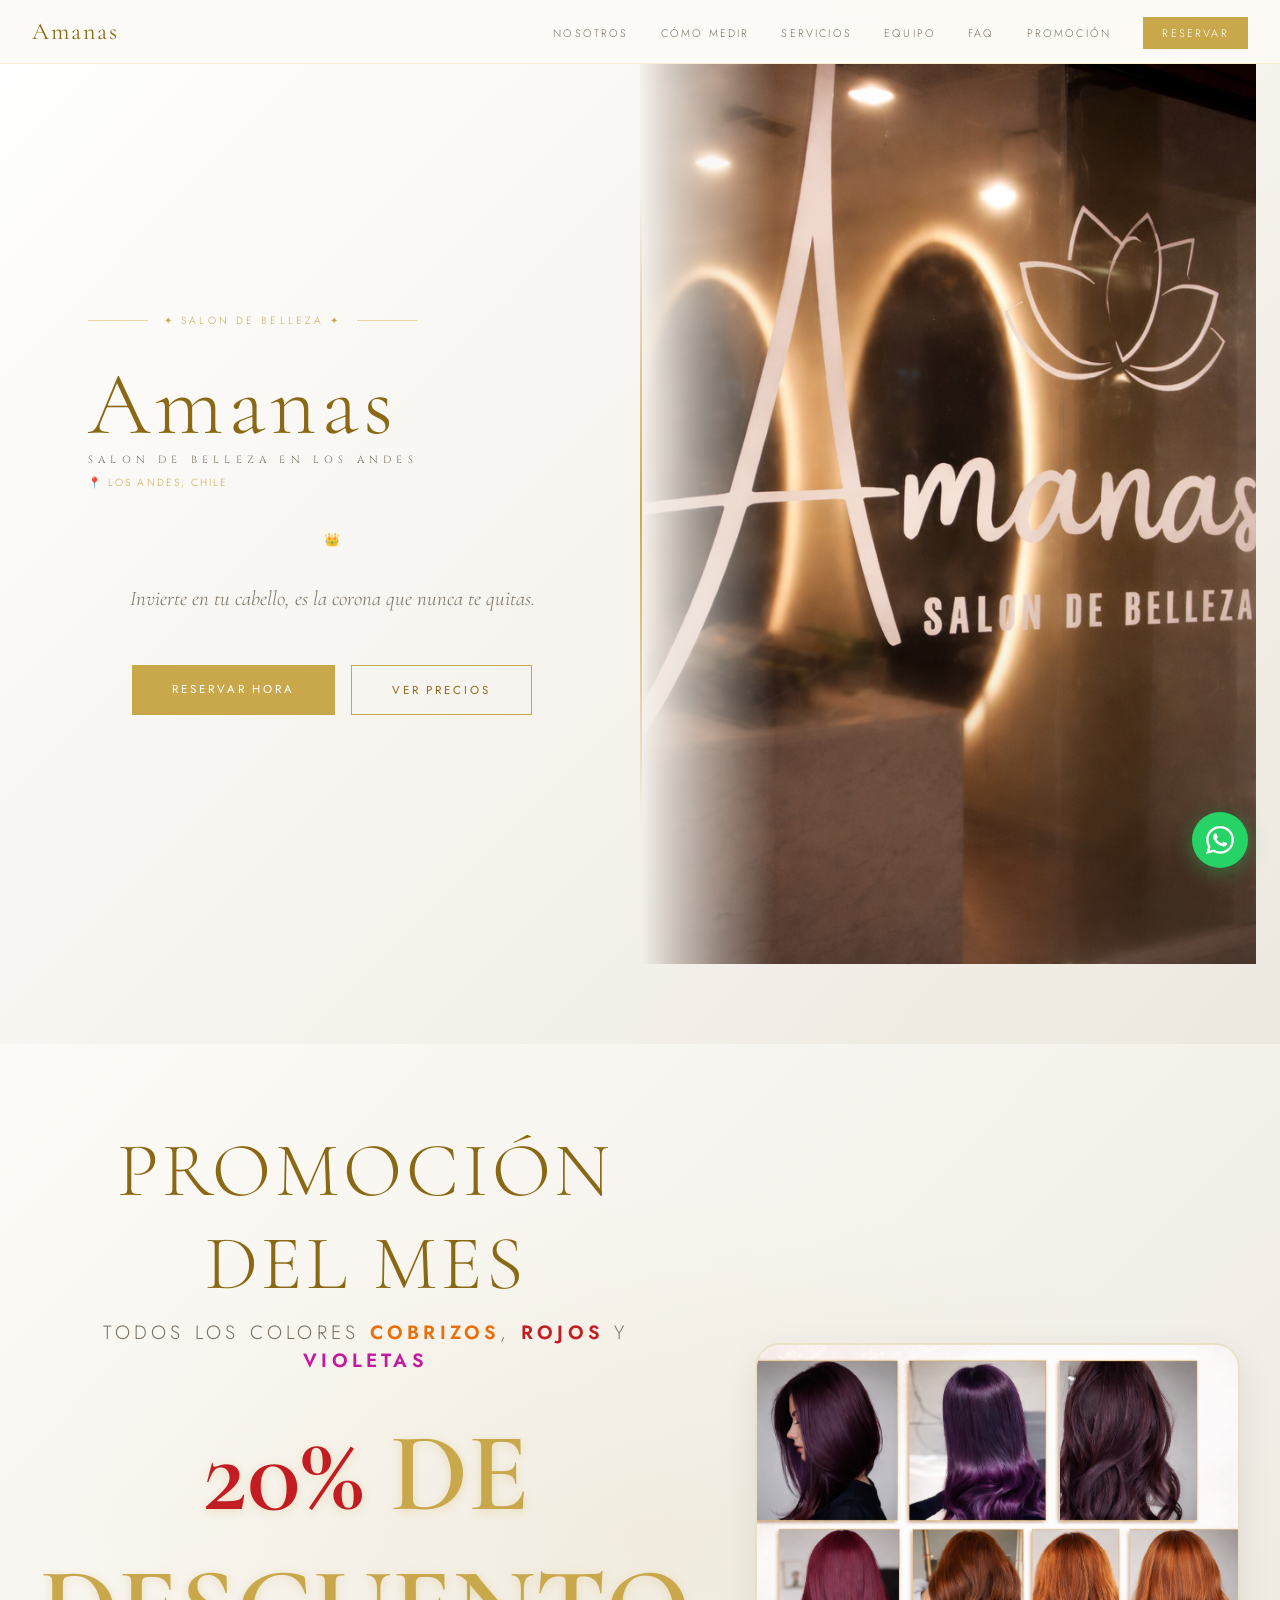
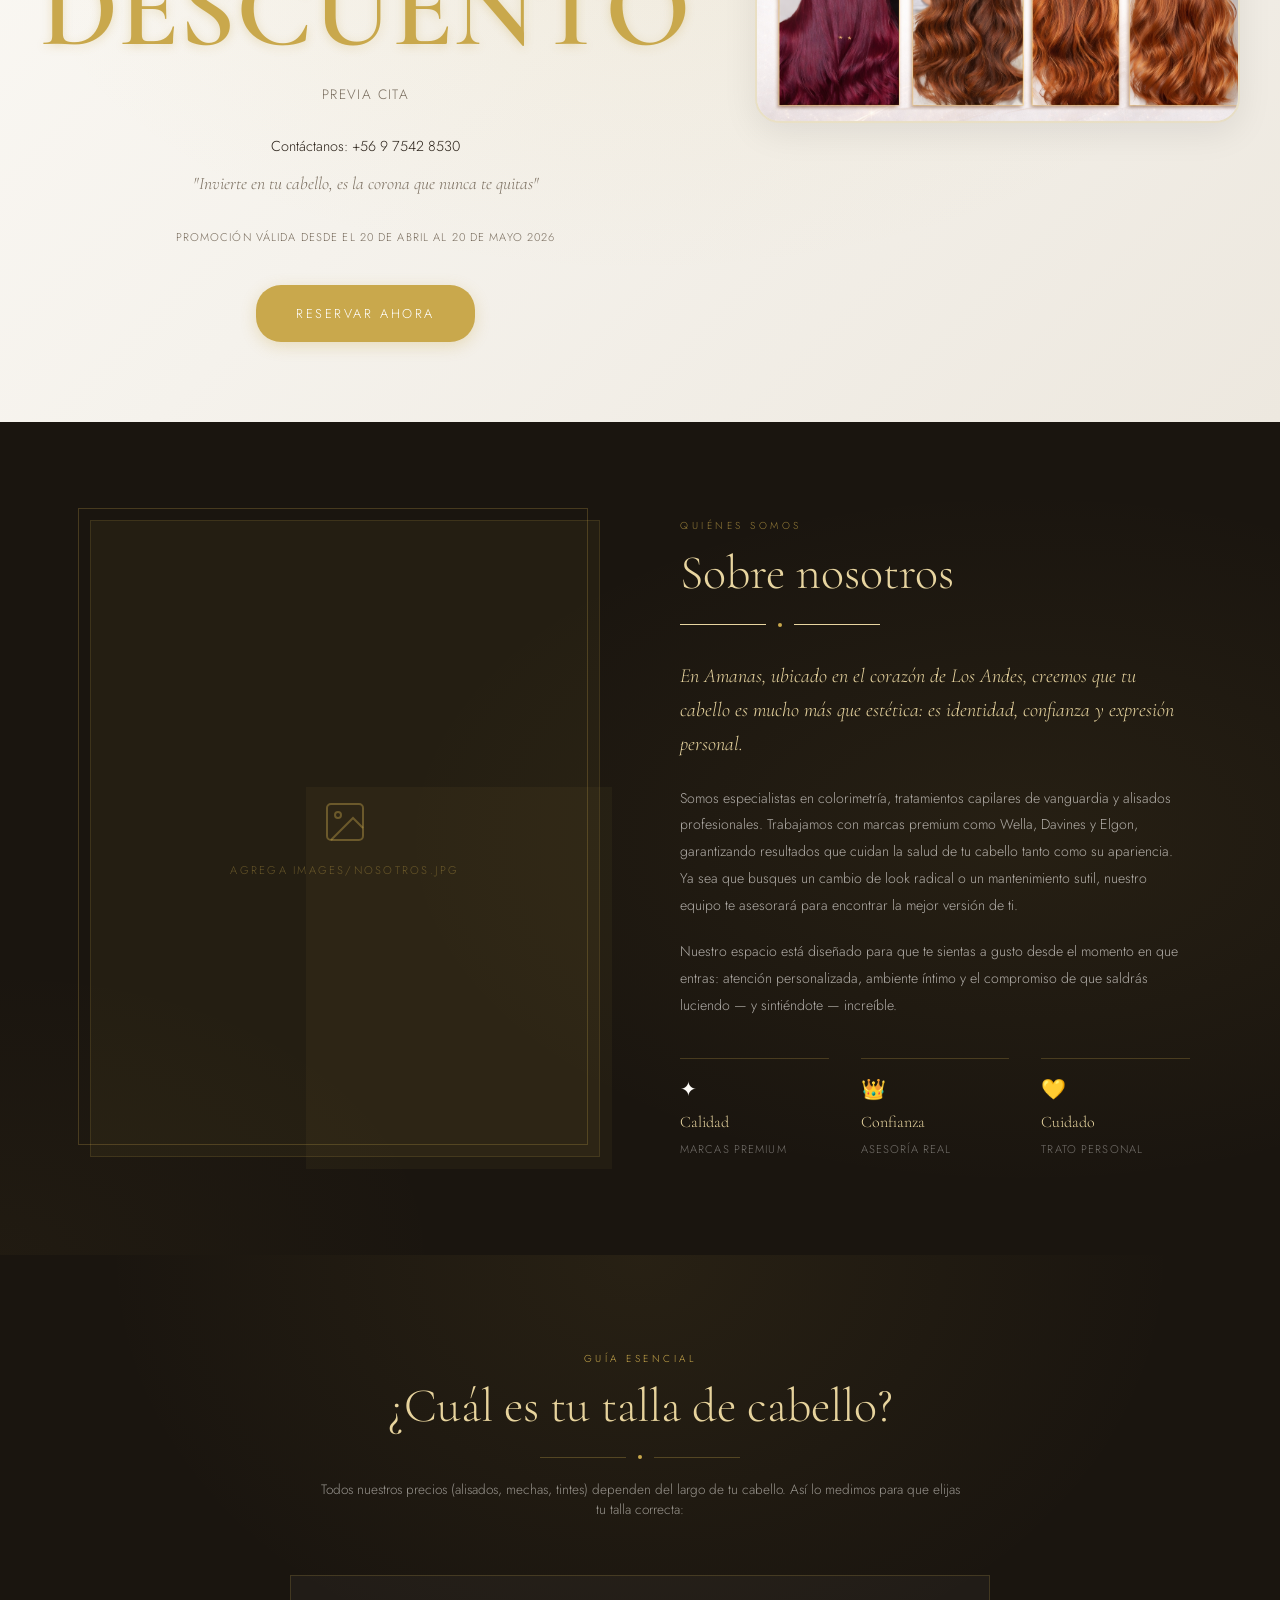
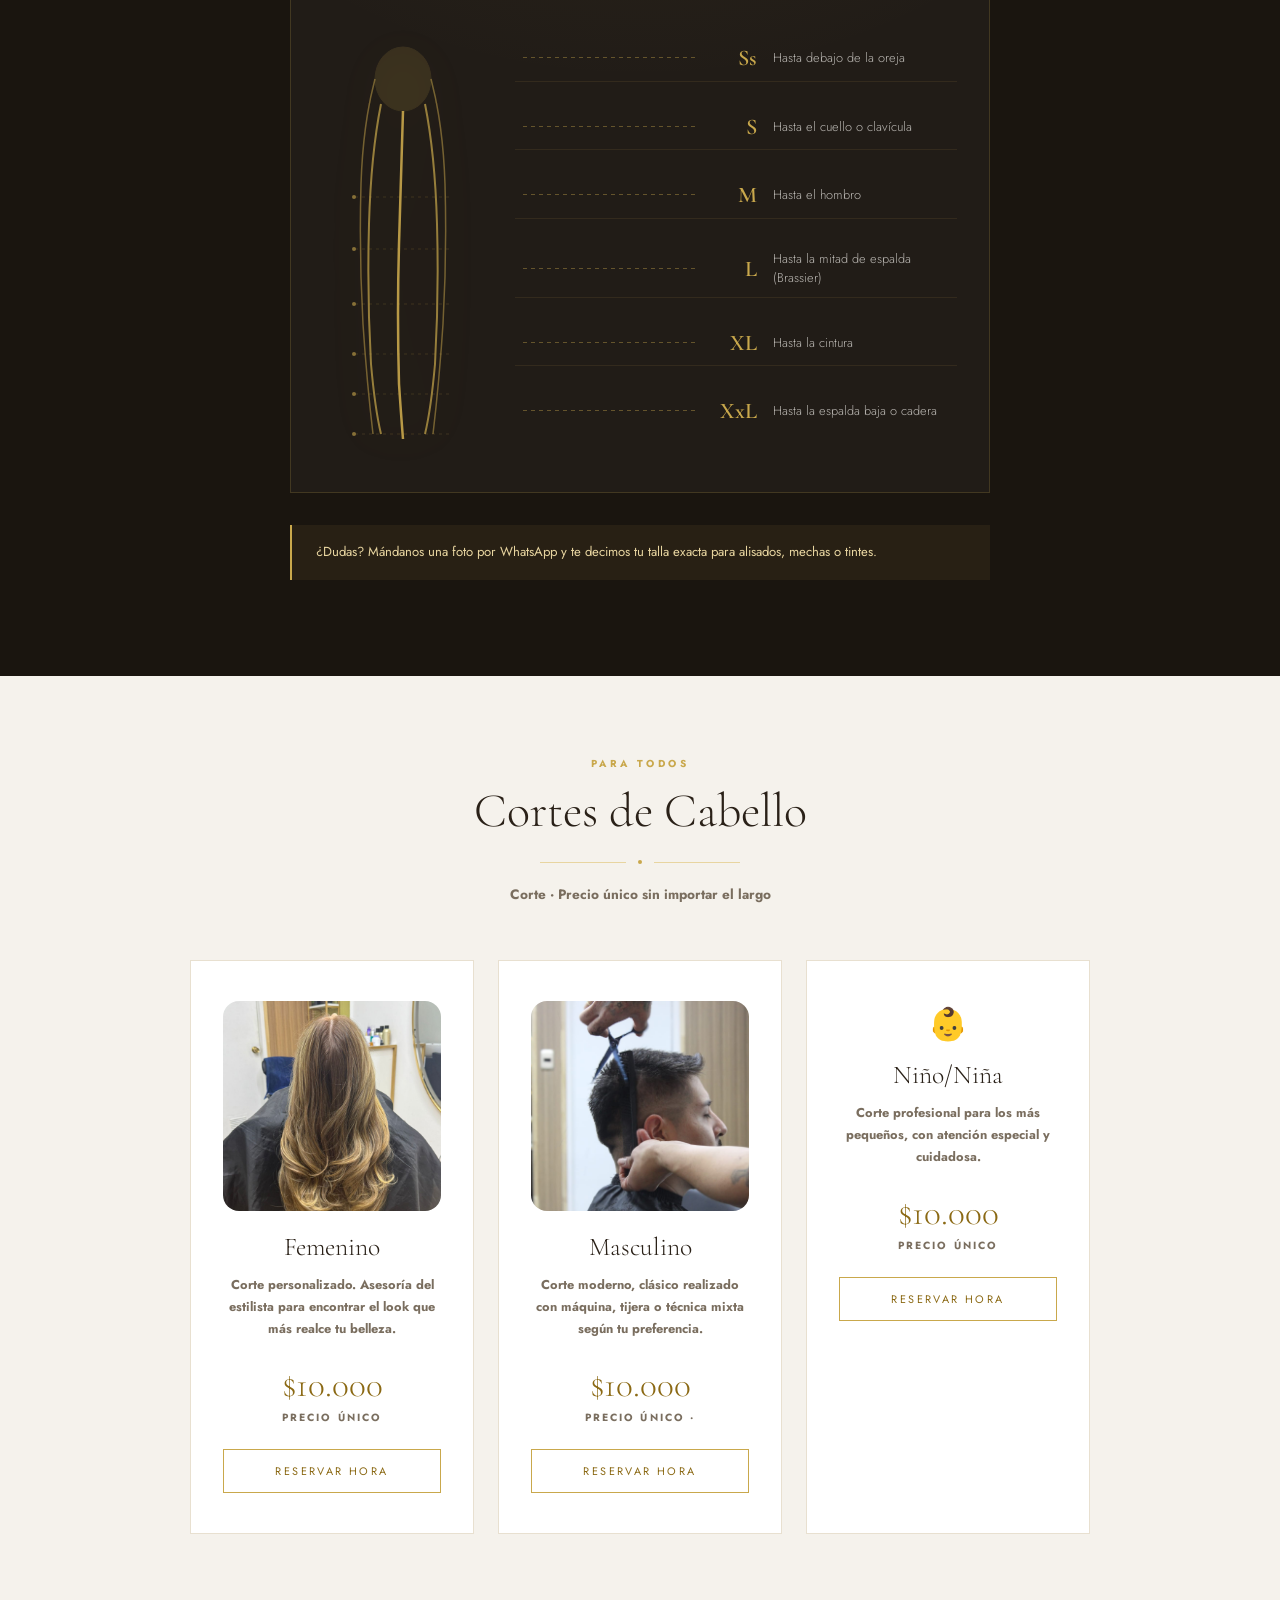
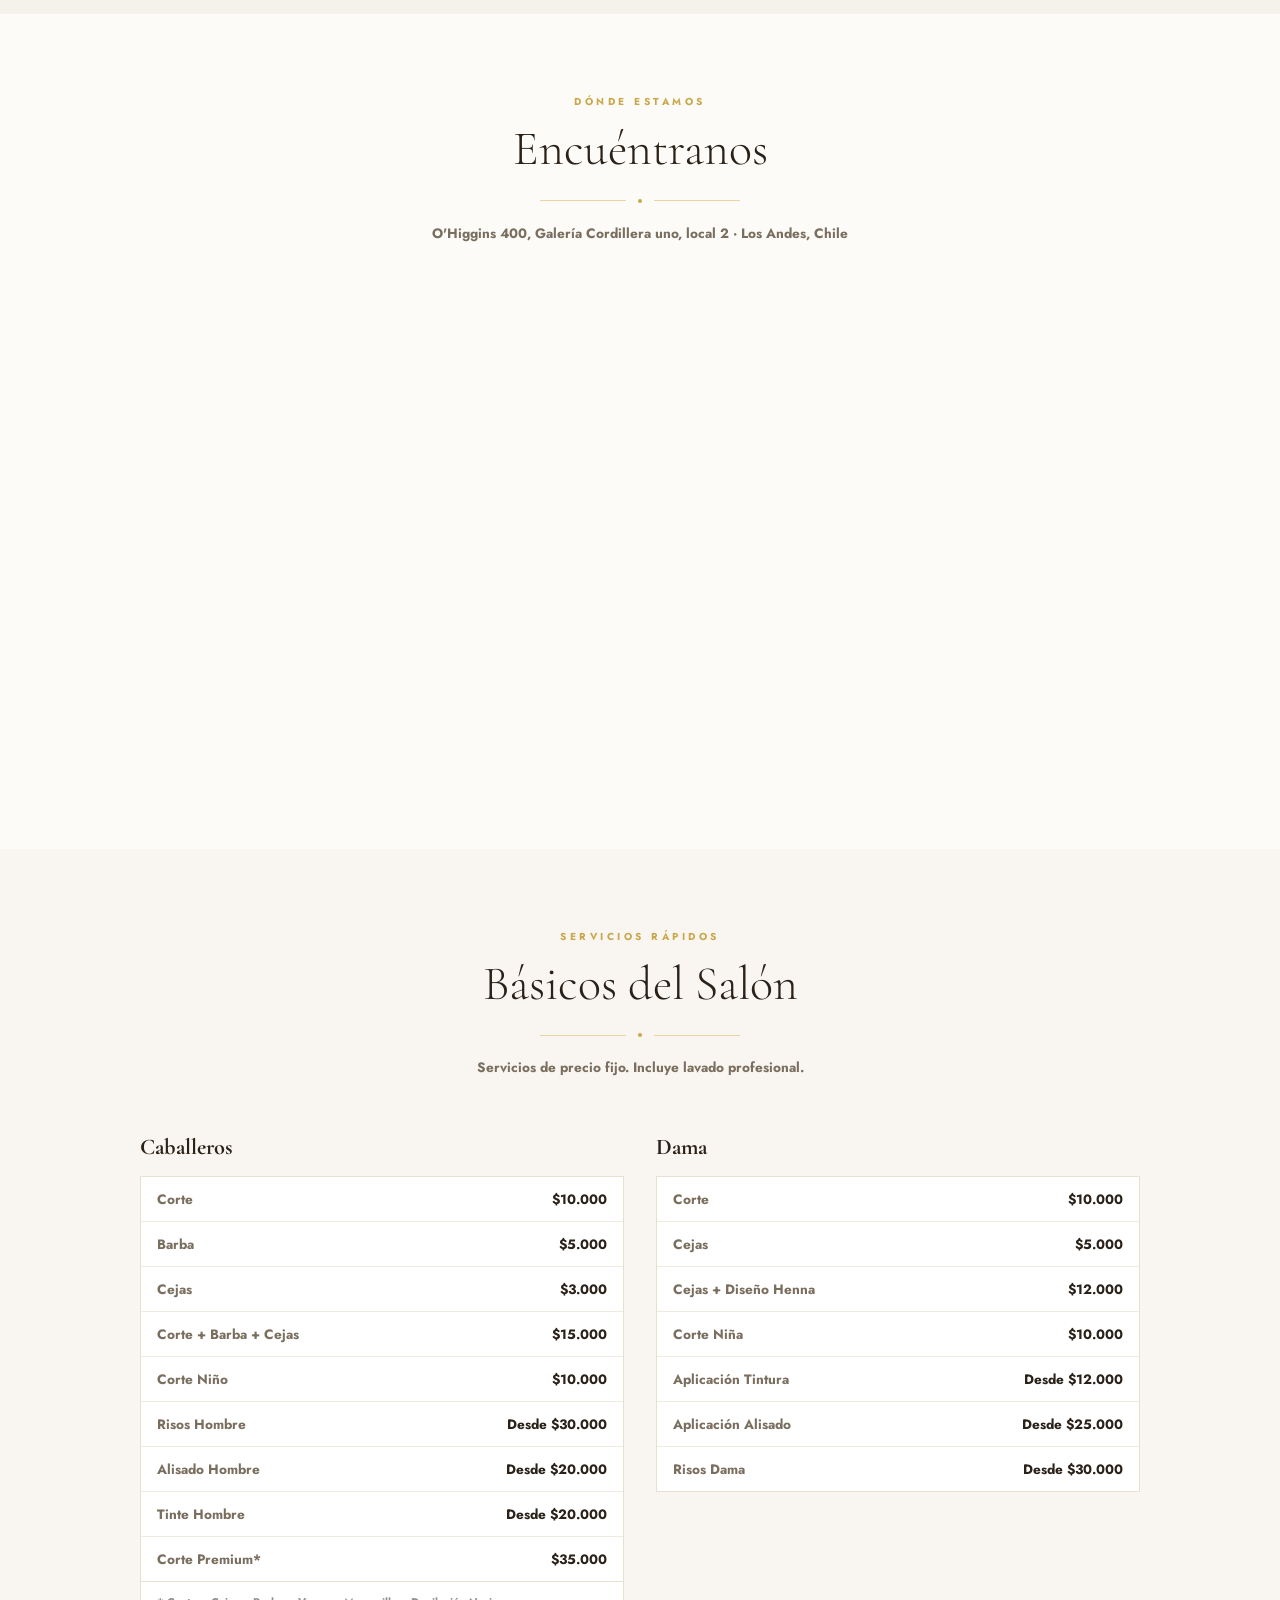
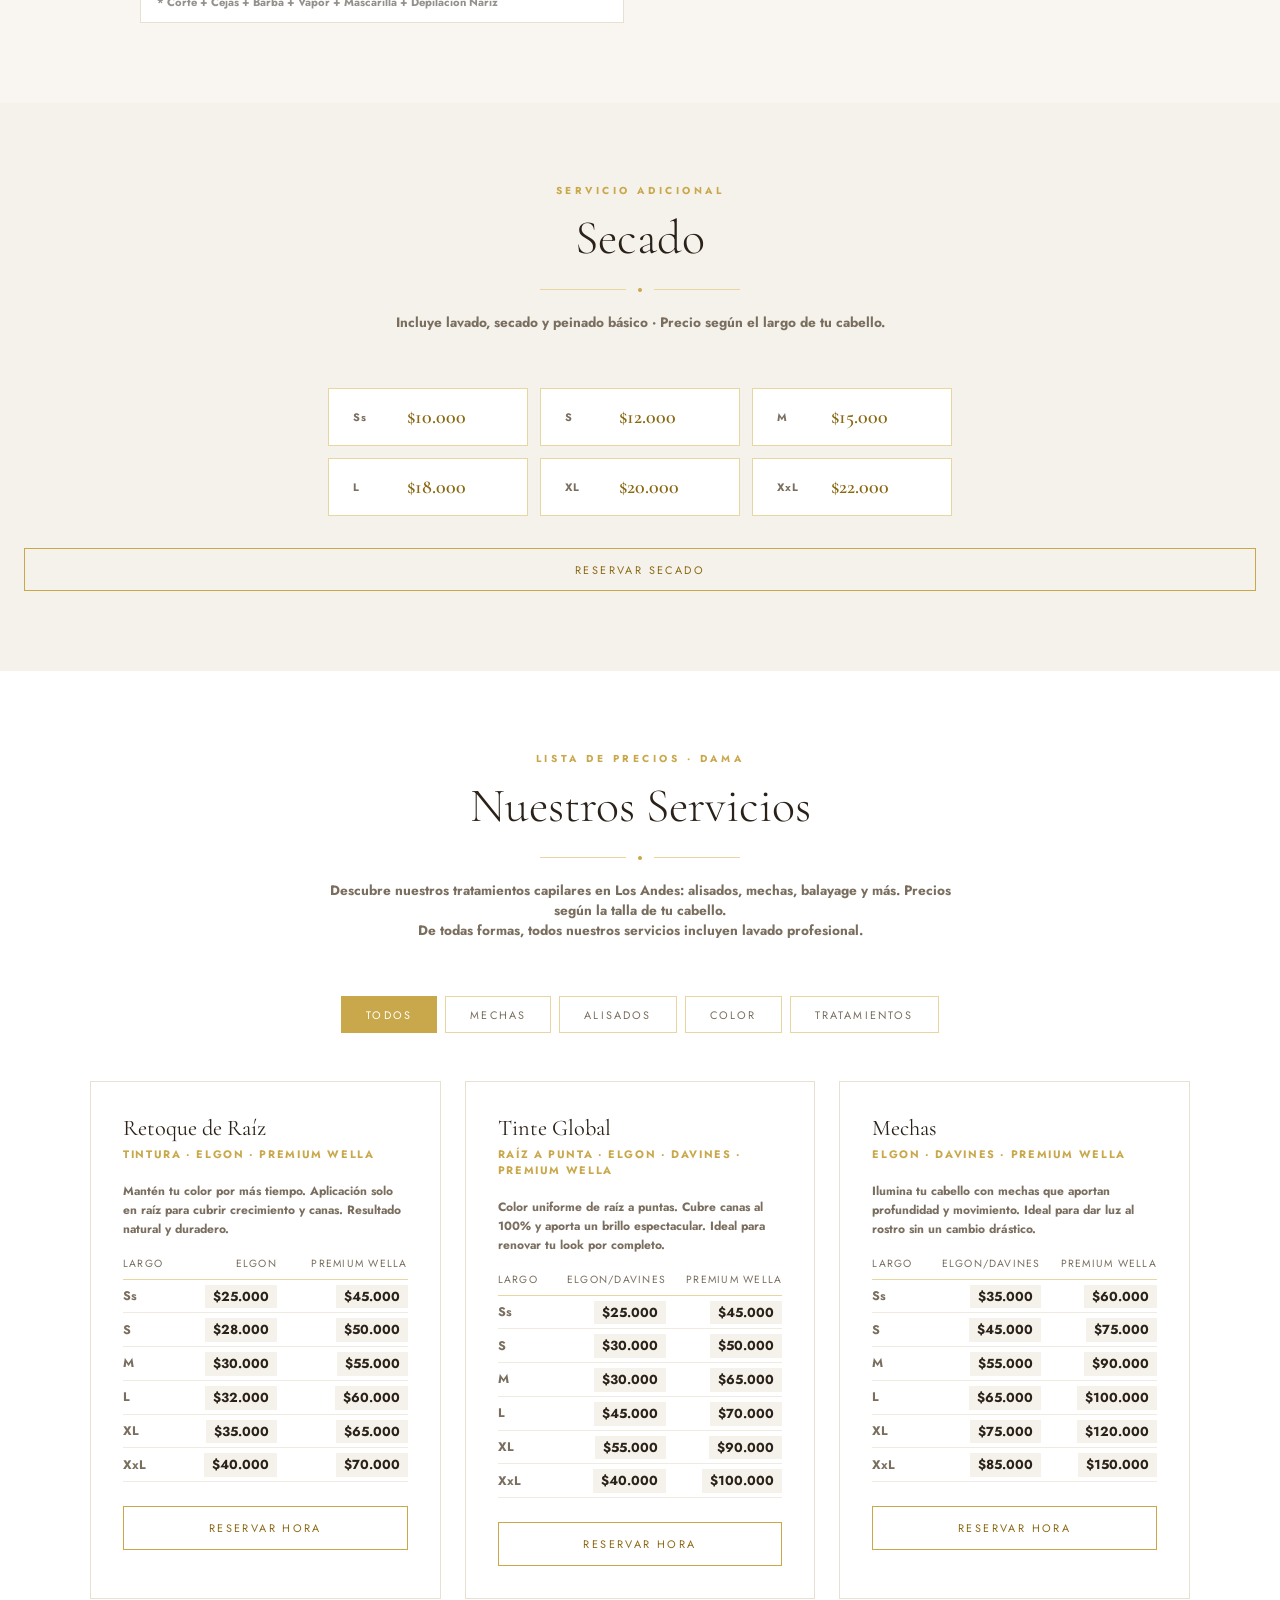
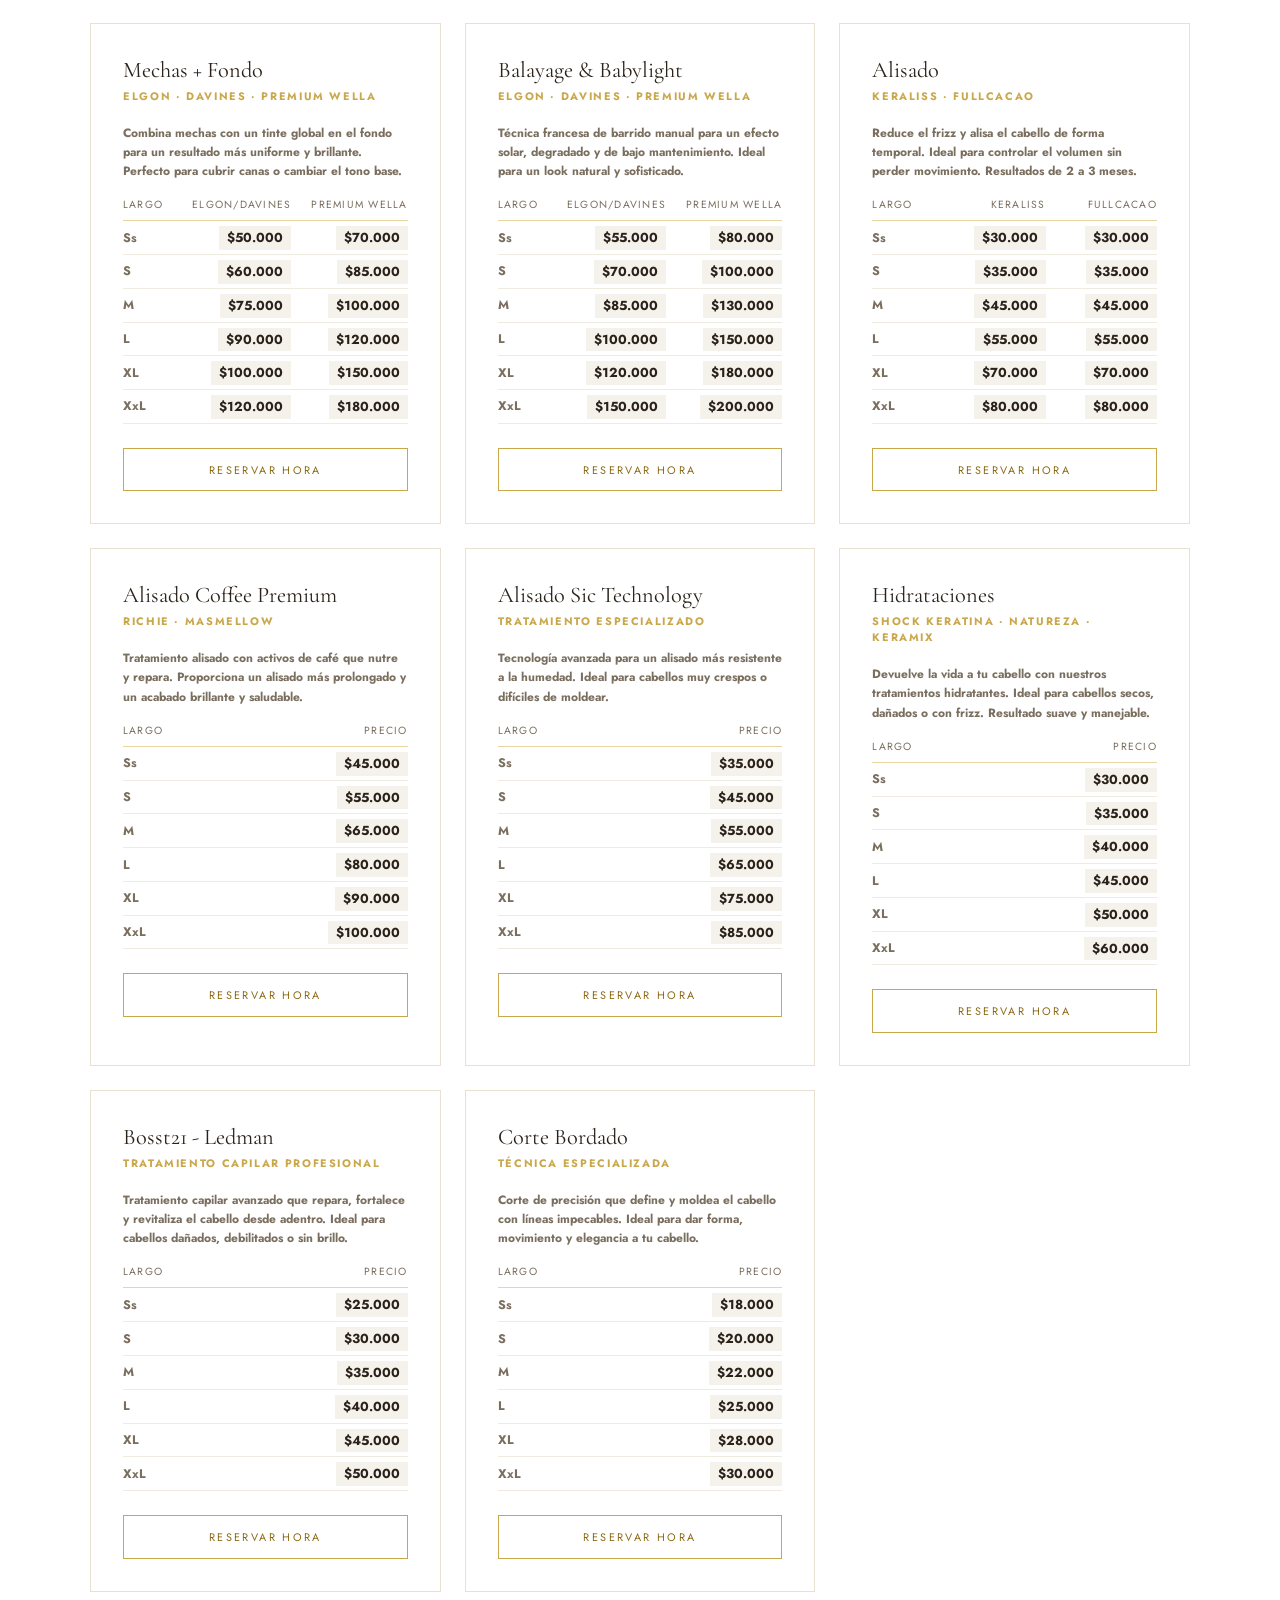
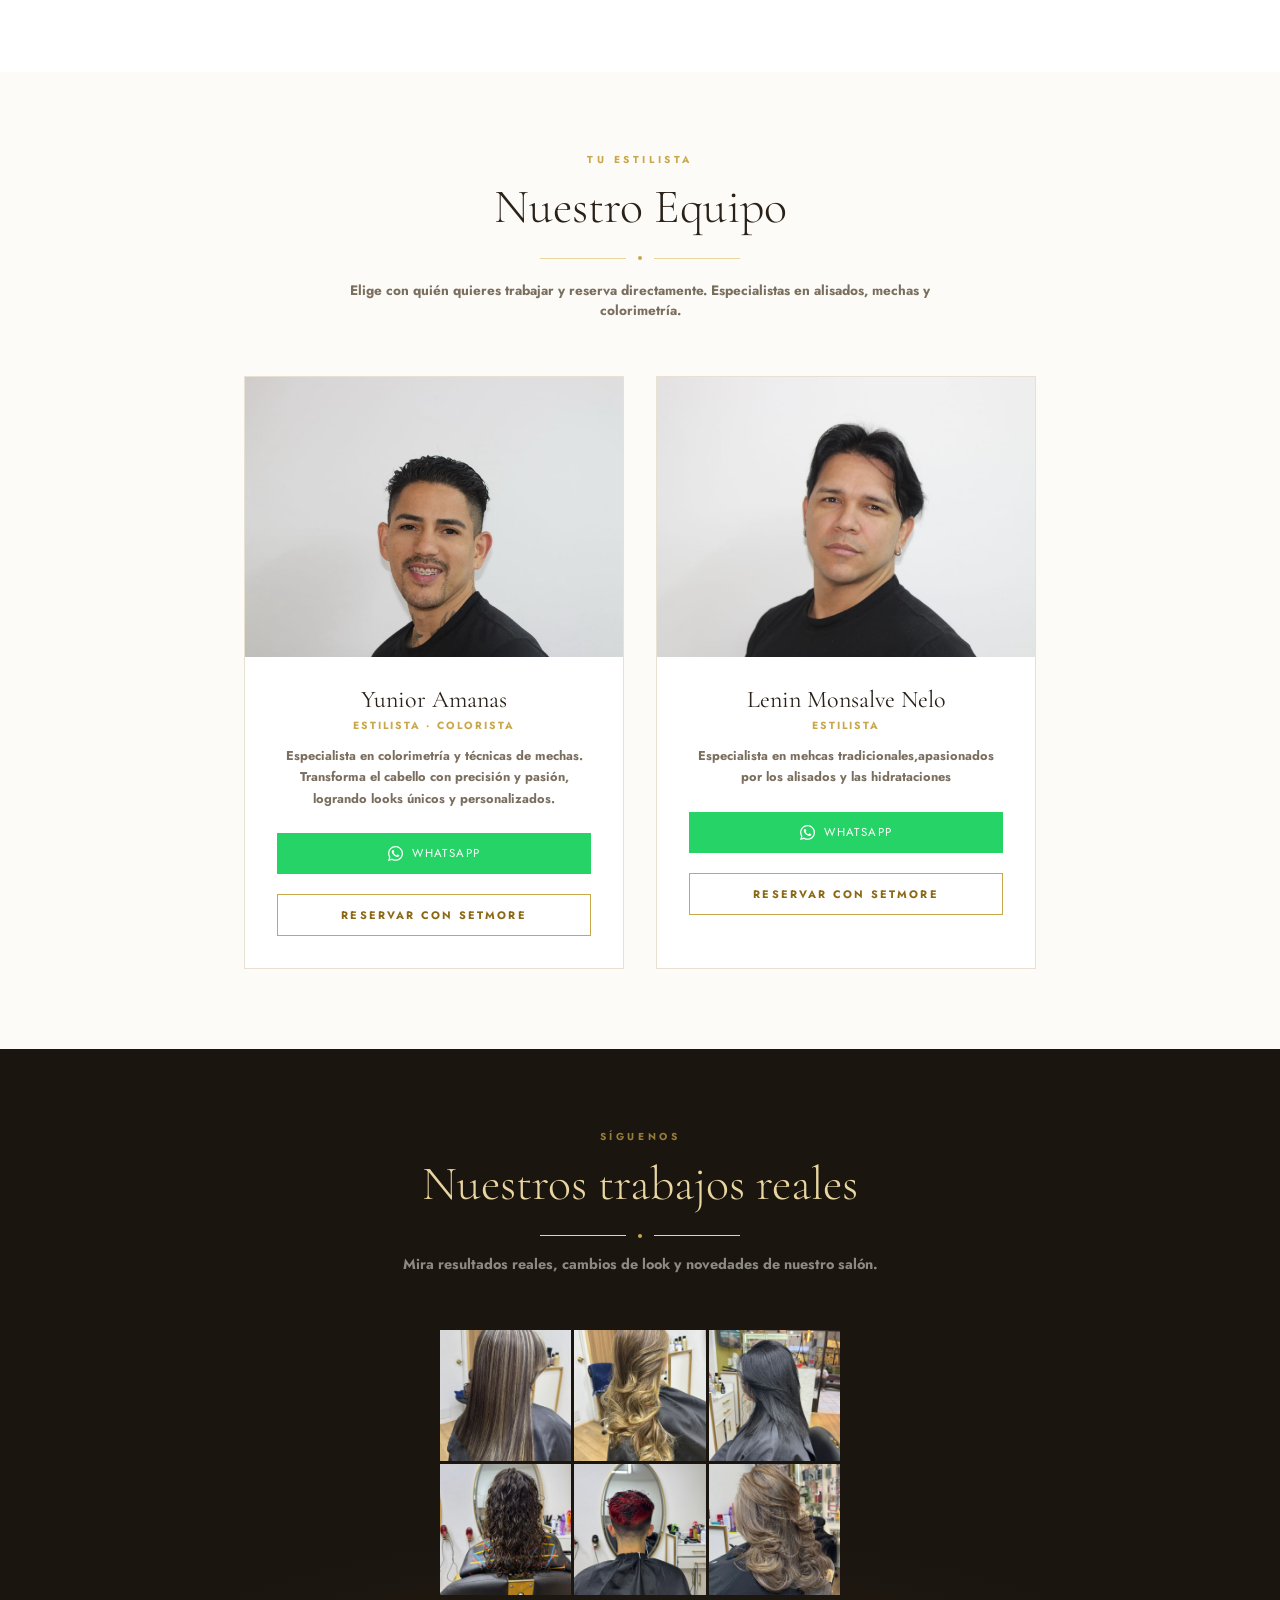
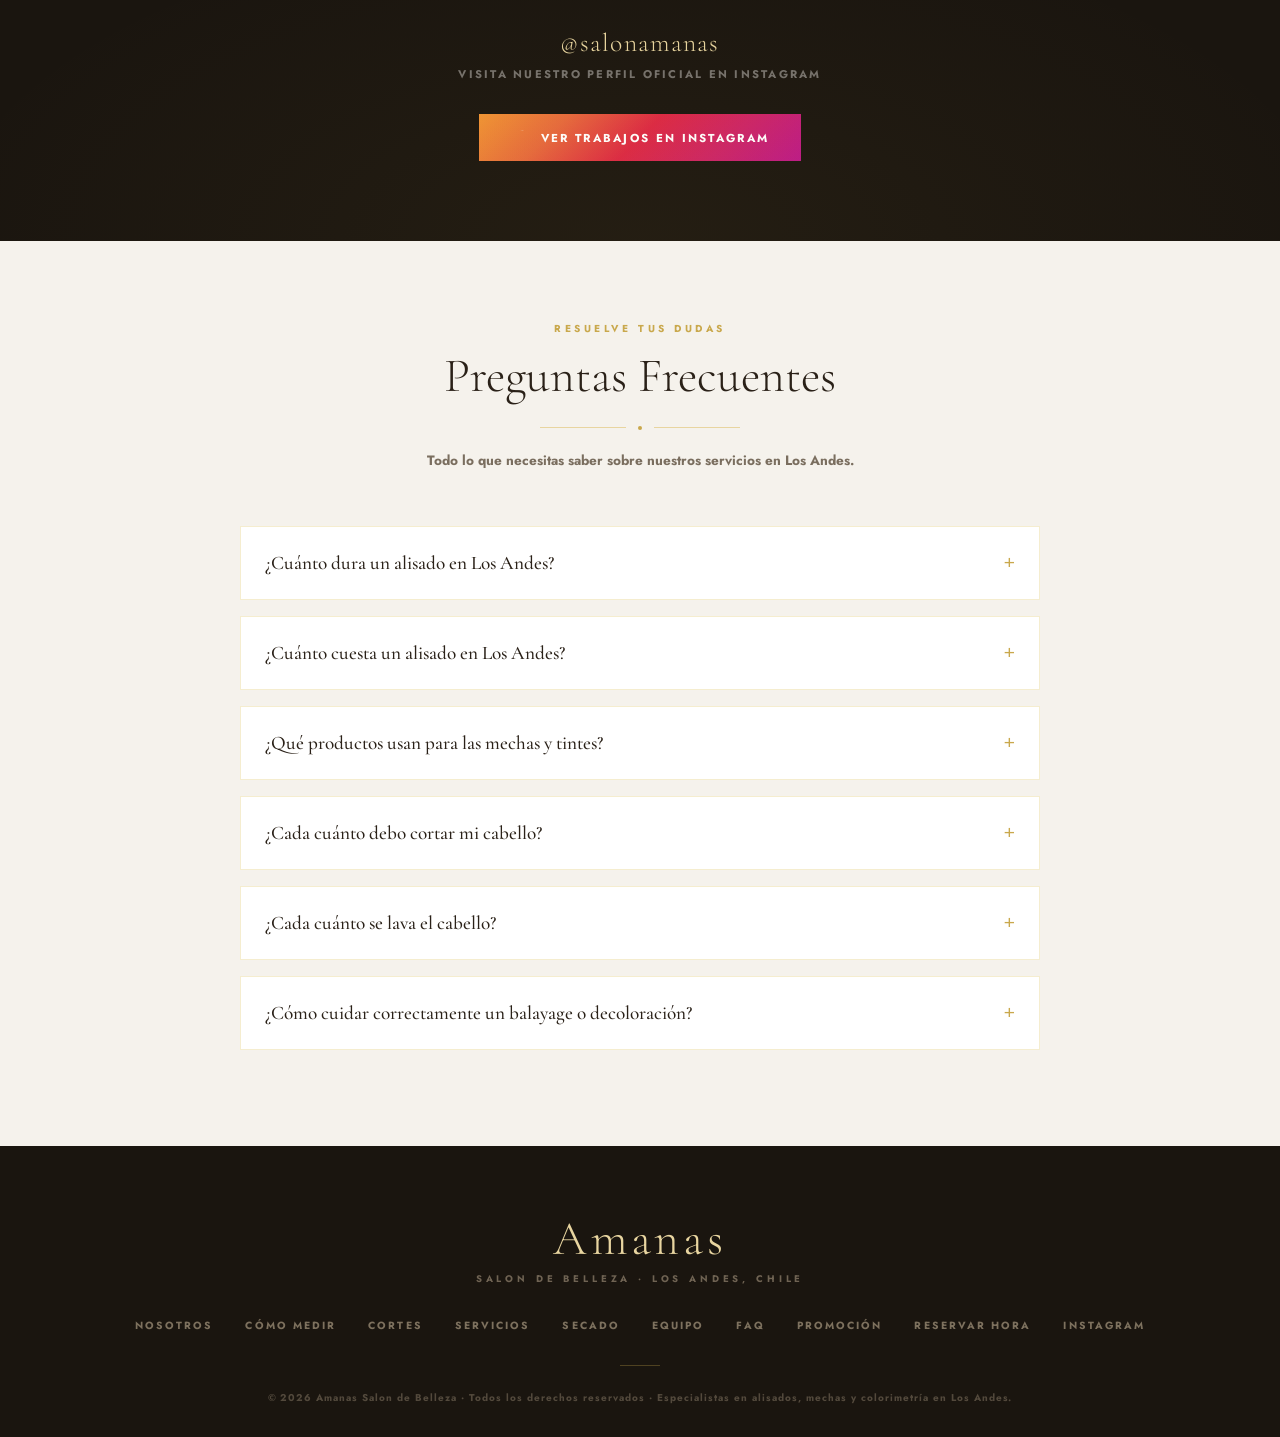
==== commit 7d393d0b: "segundocmbio" ====
--- a/index.html
+++ b/index.html
@@ -909,7 +909,7 @@
     </div>
     <div class="modal-body">
       <!-- ESTILISTA 1 ▸ cambia href, nombre, rol e inicial (A) -->
-      <a href="https://yuniorjose.setmore.com/yuniorjose" class="modal-stylist-btn" target="_blank" onclick="closeModal()">
+      <a href="https://salonamanas.setmore.com/yuniorjose" class="modal-stylist-btn" target="_blank" onclick="closeModal()">
         <img src="yunior3.jpeg" alt="Yunior Piña" class="modal-stylist-photo"
           onerror="this.style.display='none';this.nextElementSibling.style.display='flex';">
         <div class="modal-stylist-avatar" style="display:none;">A</div>
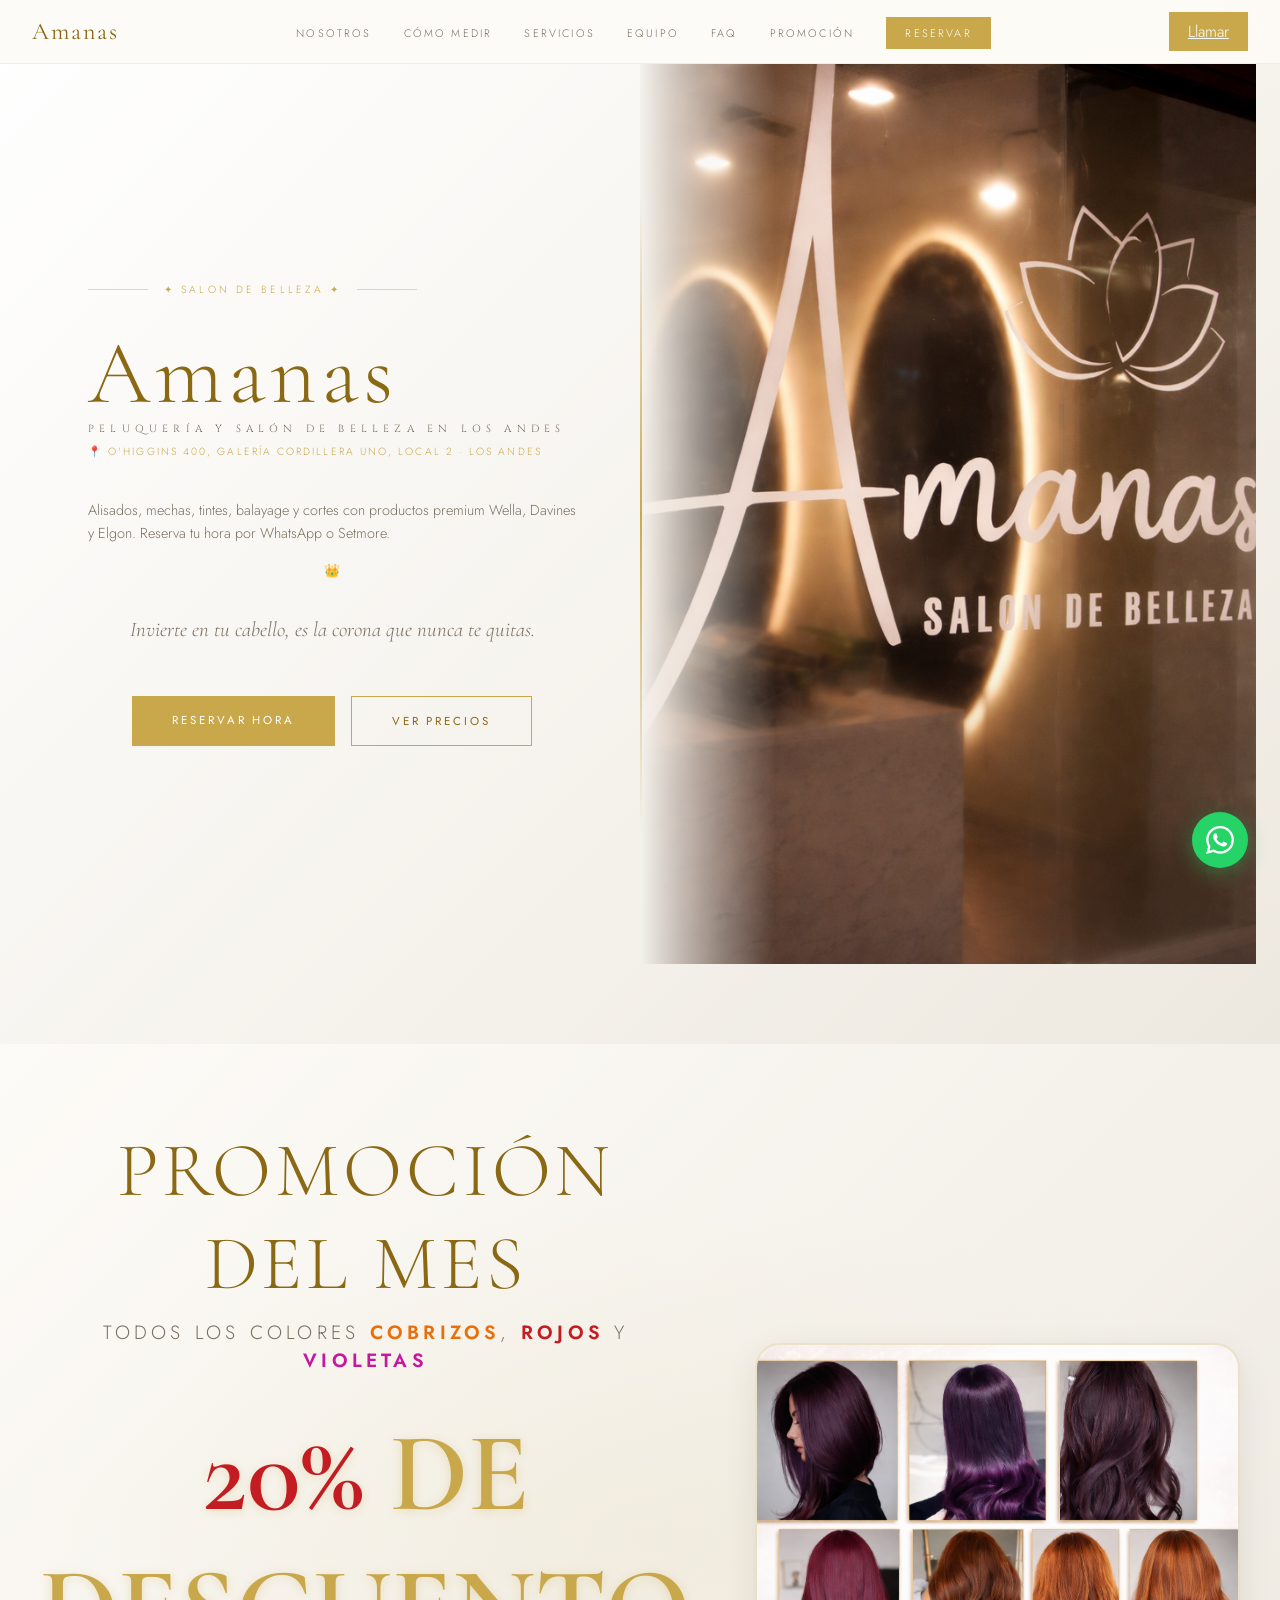
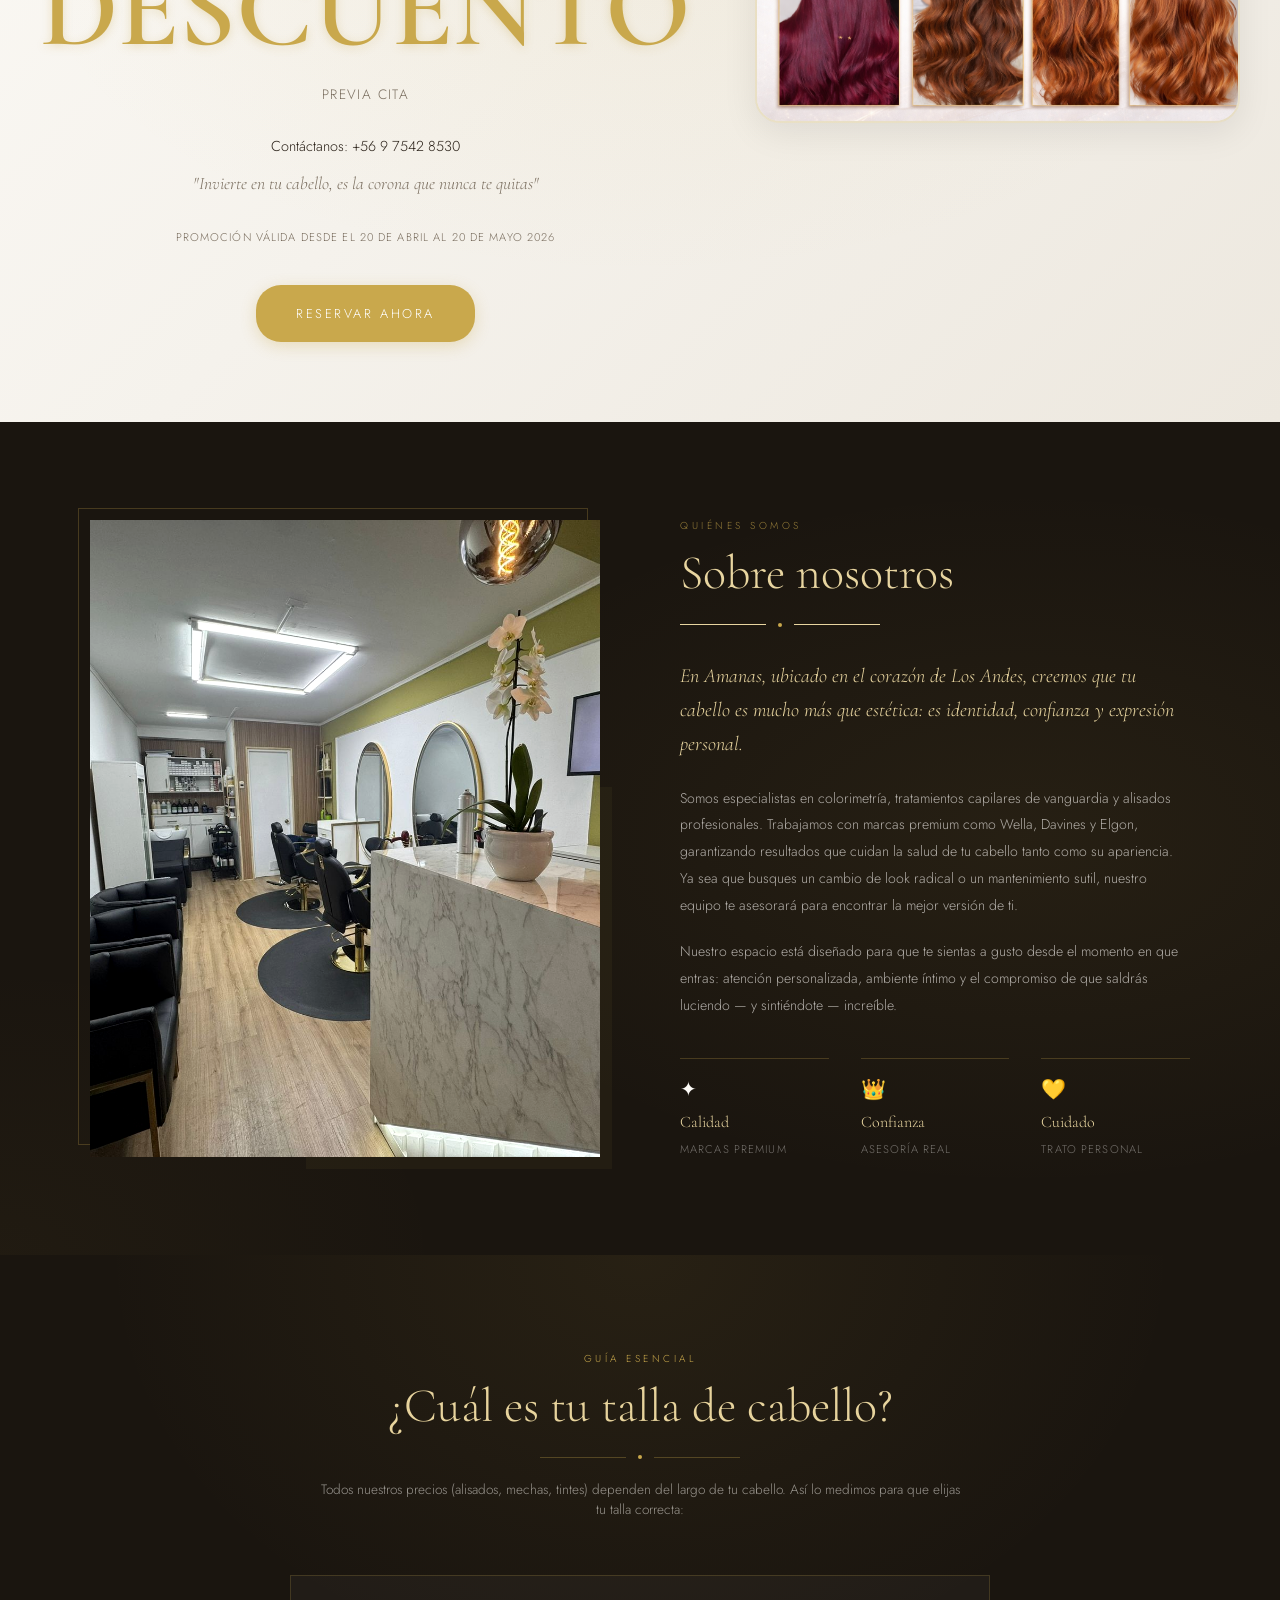
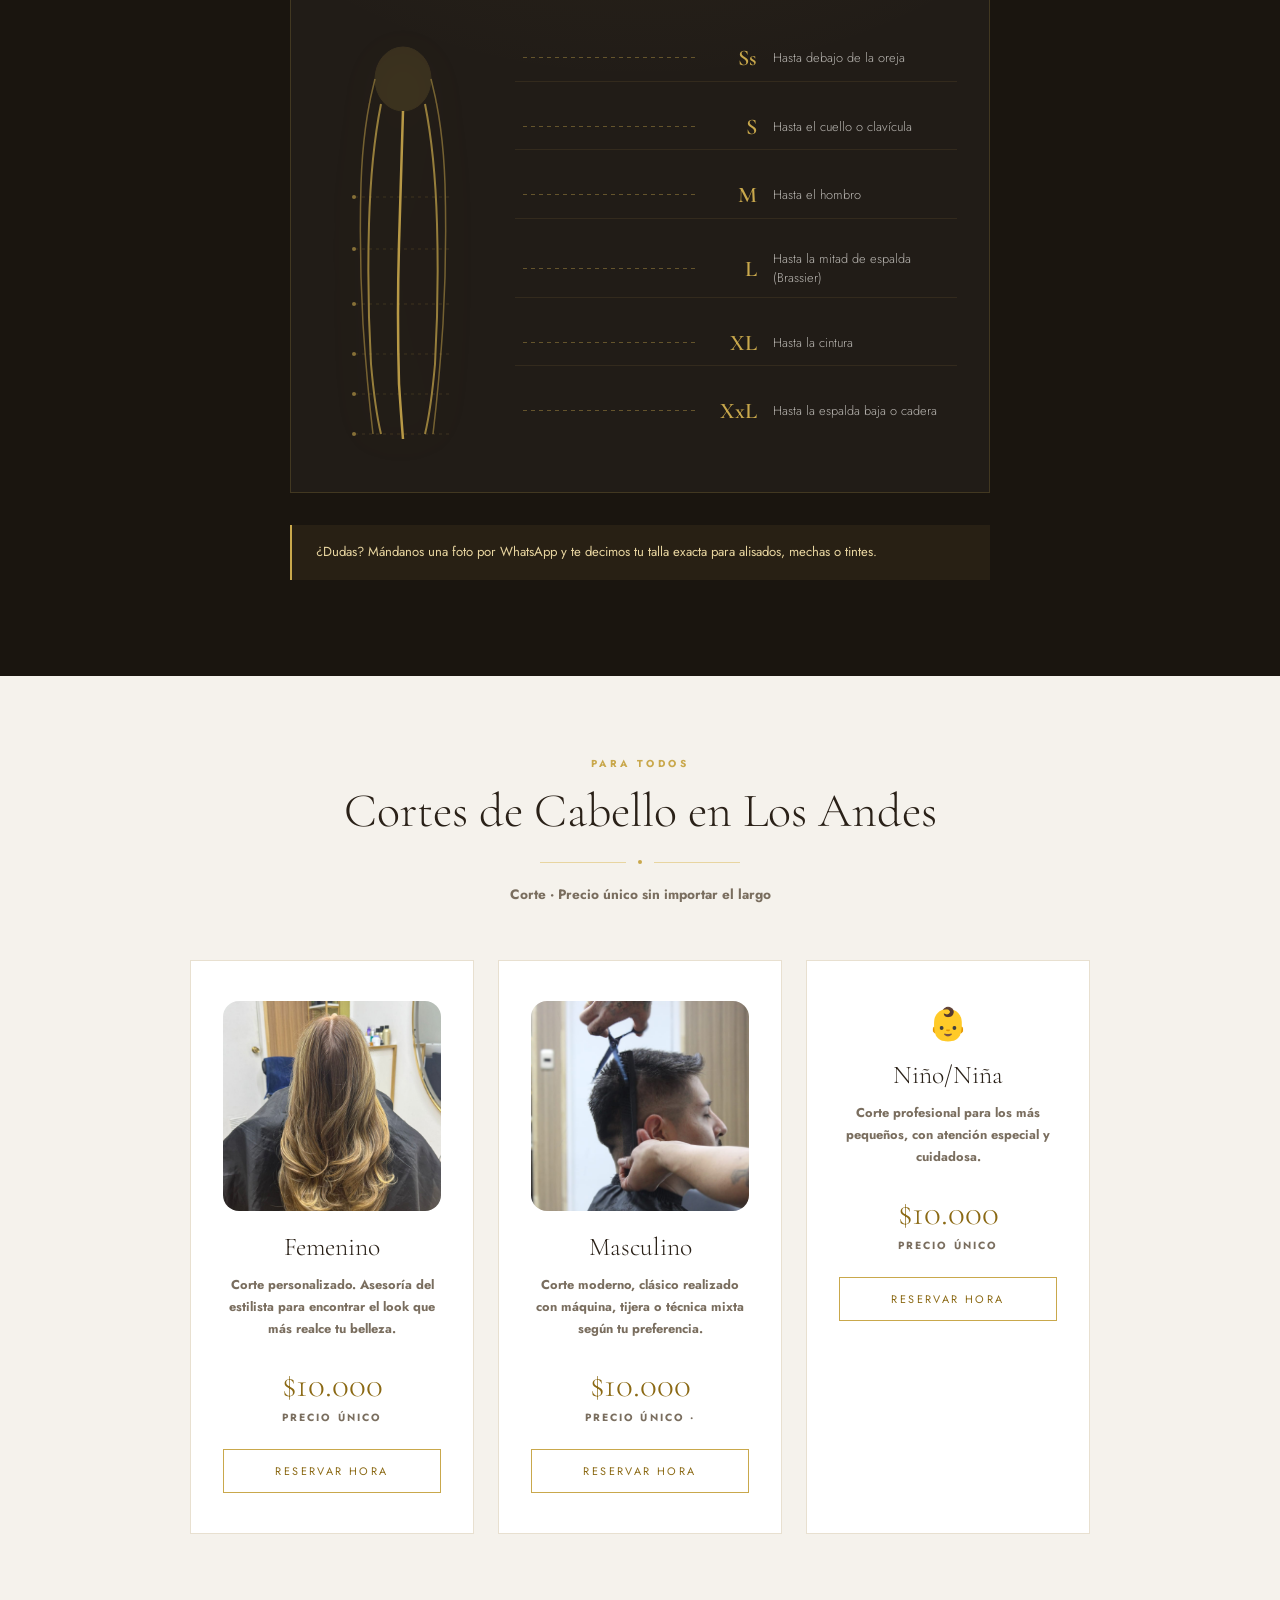
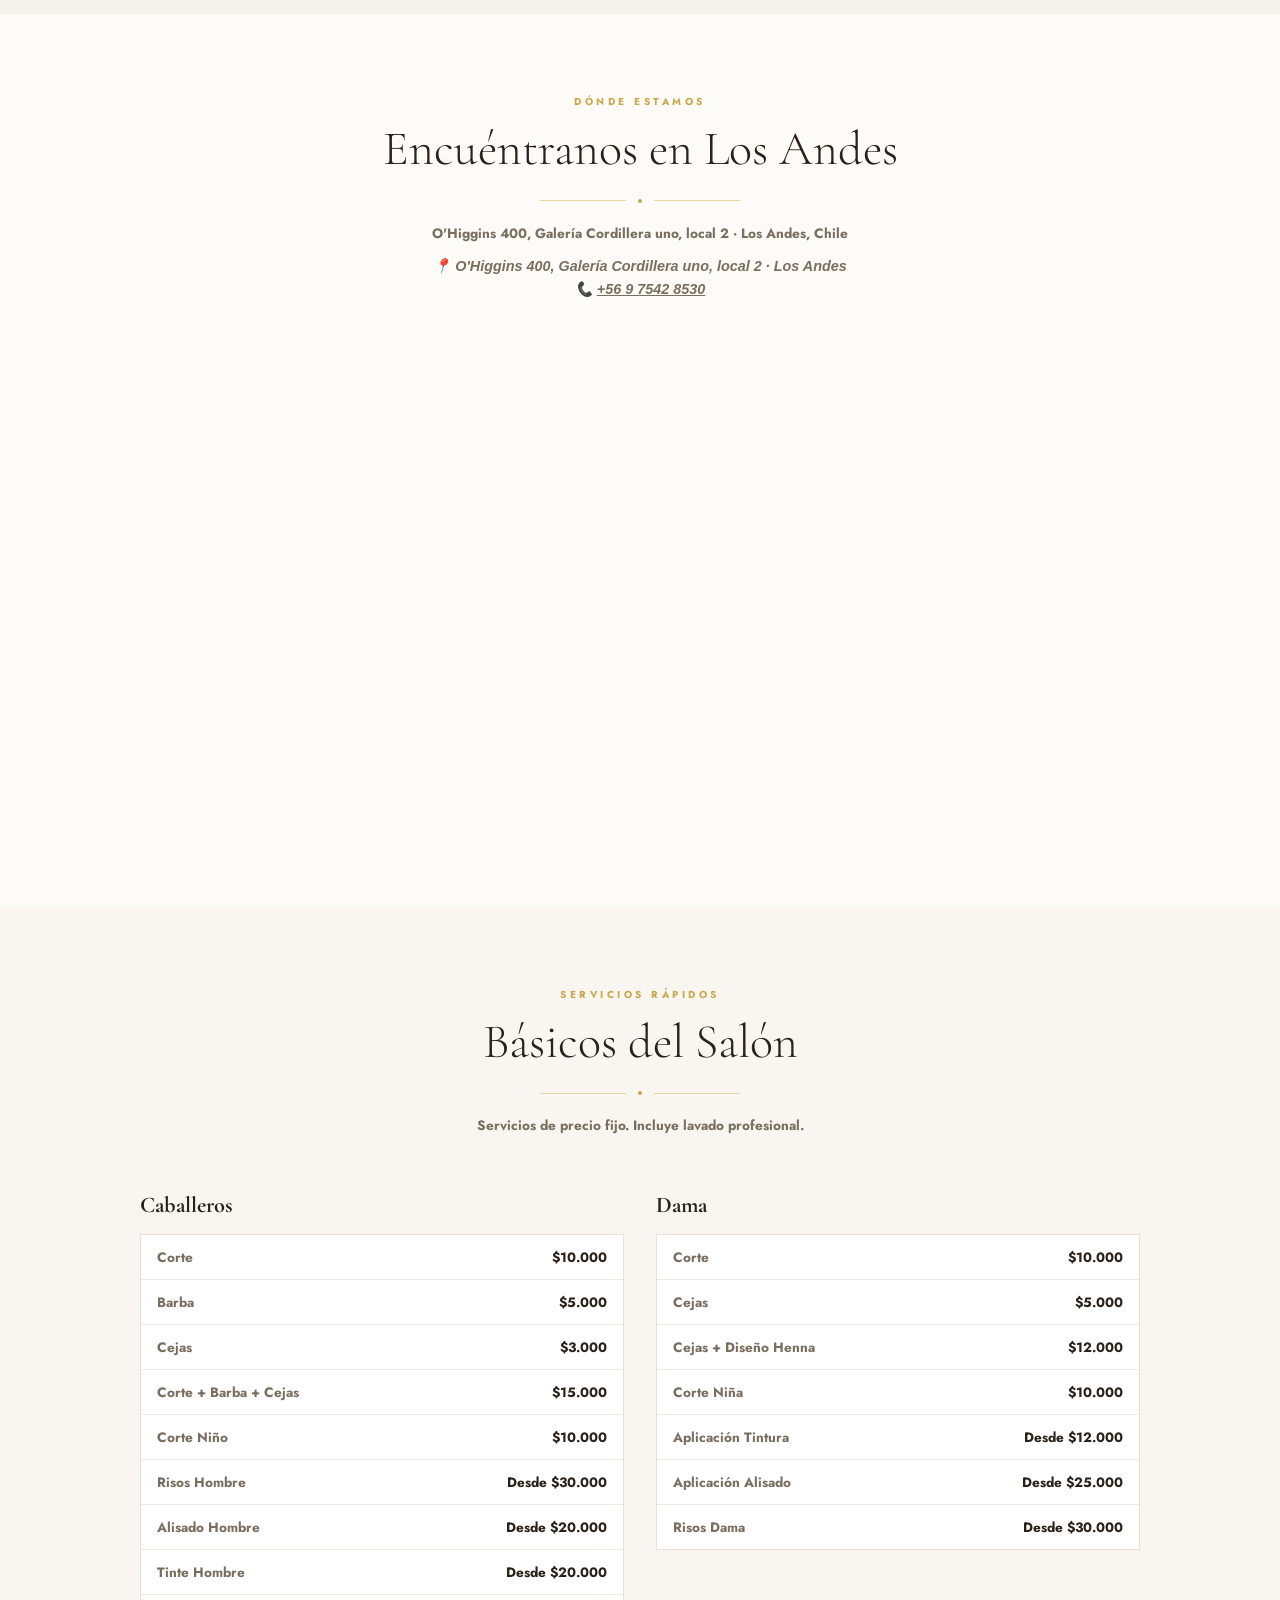
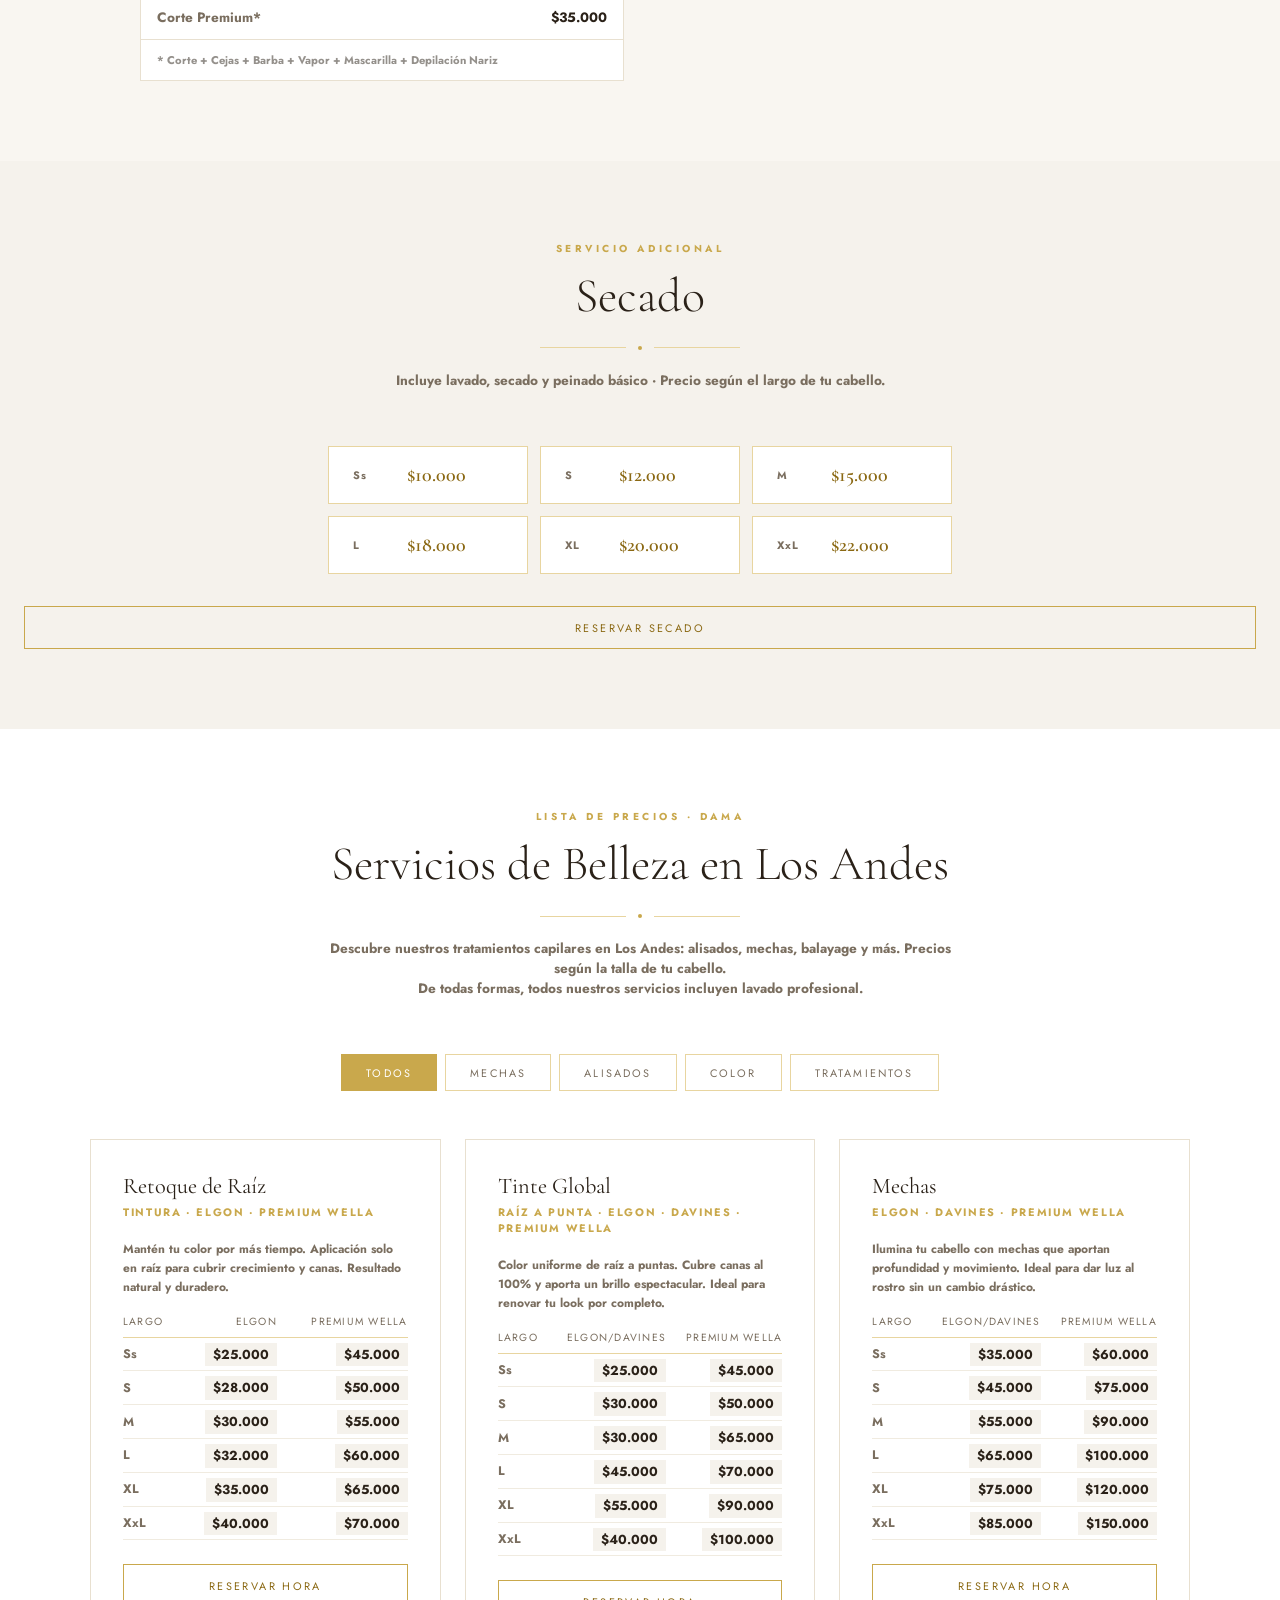
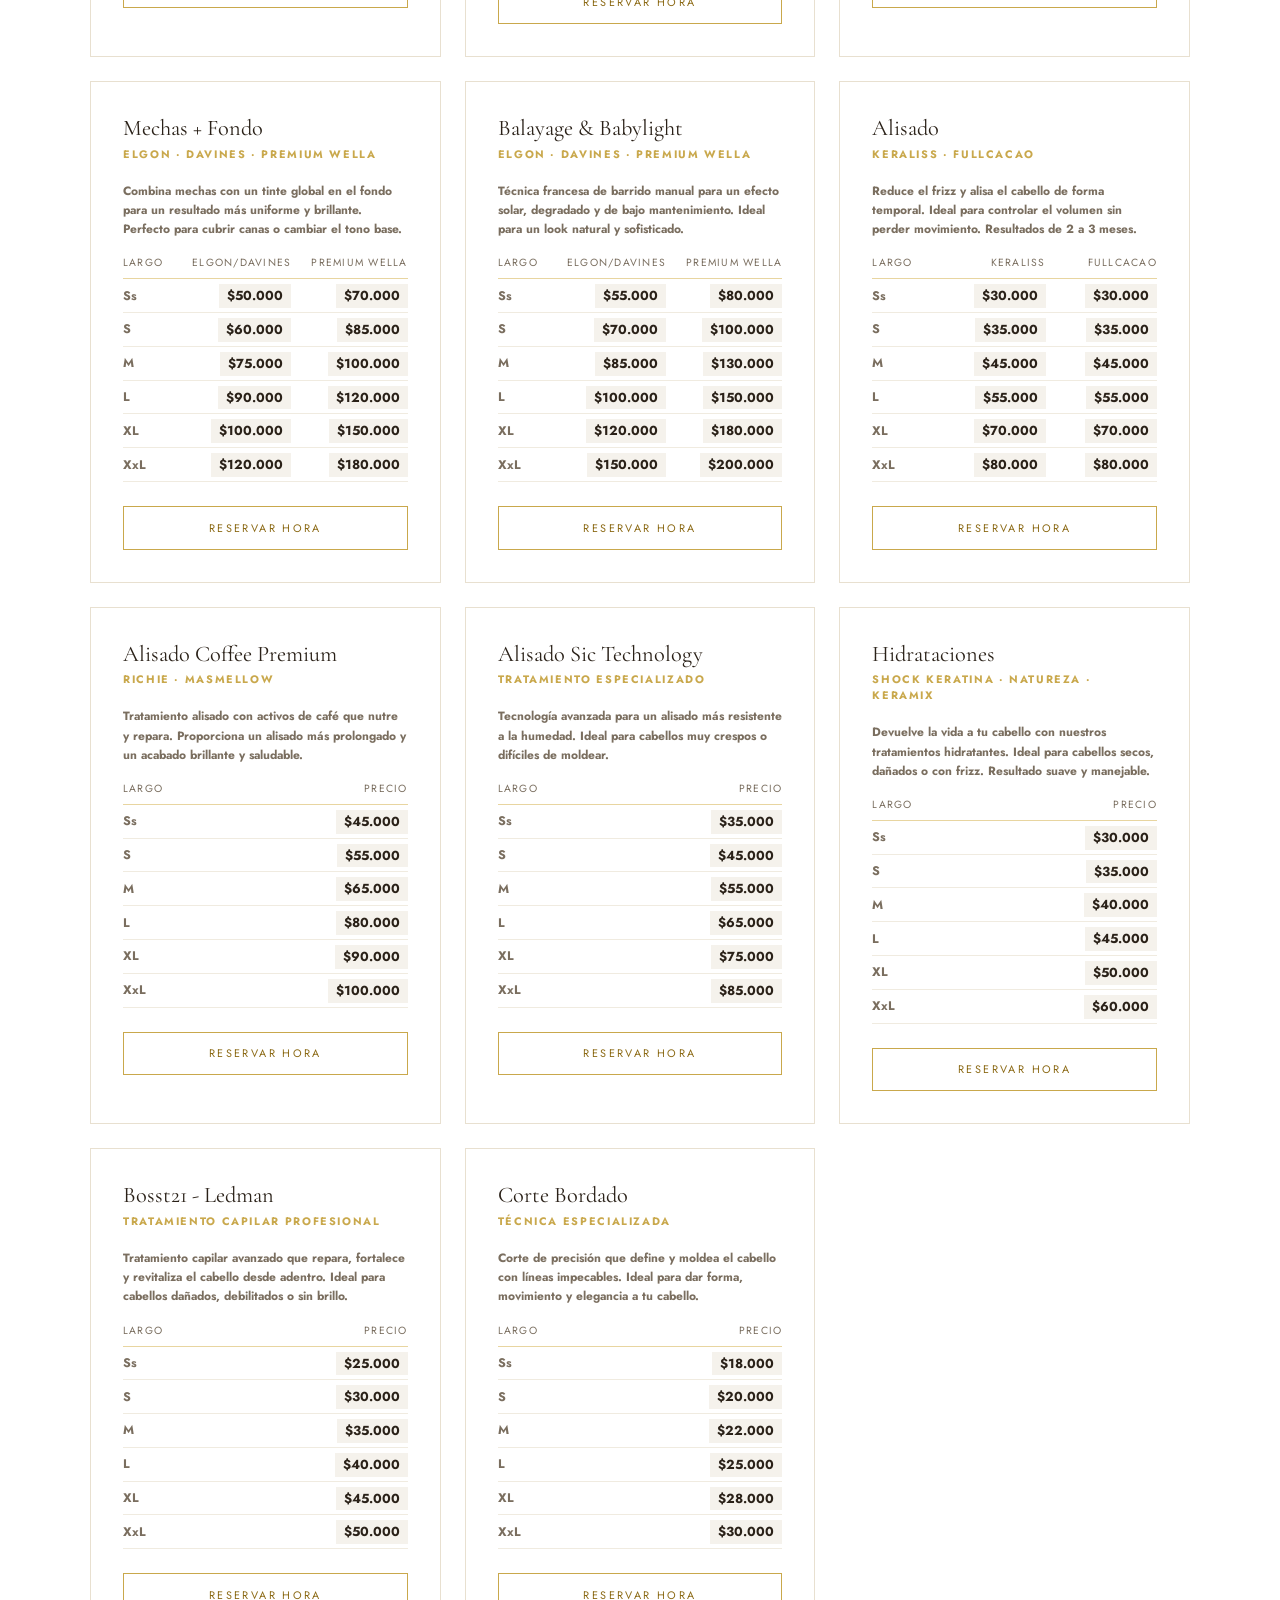
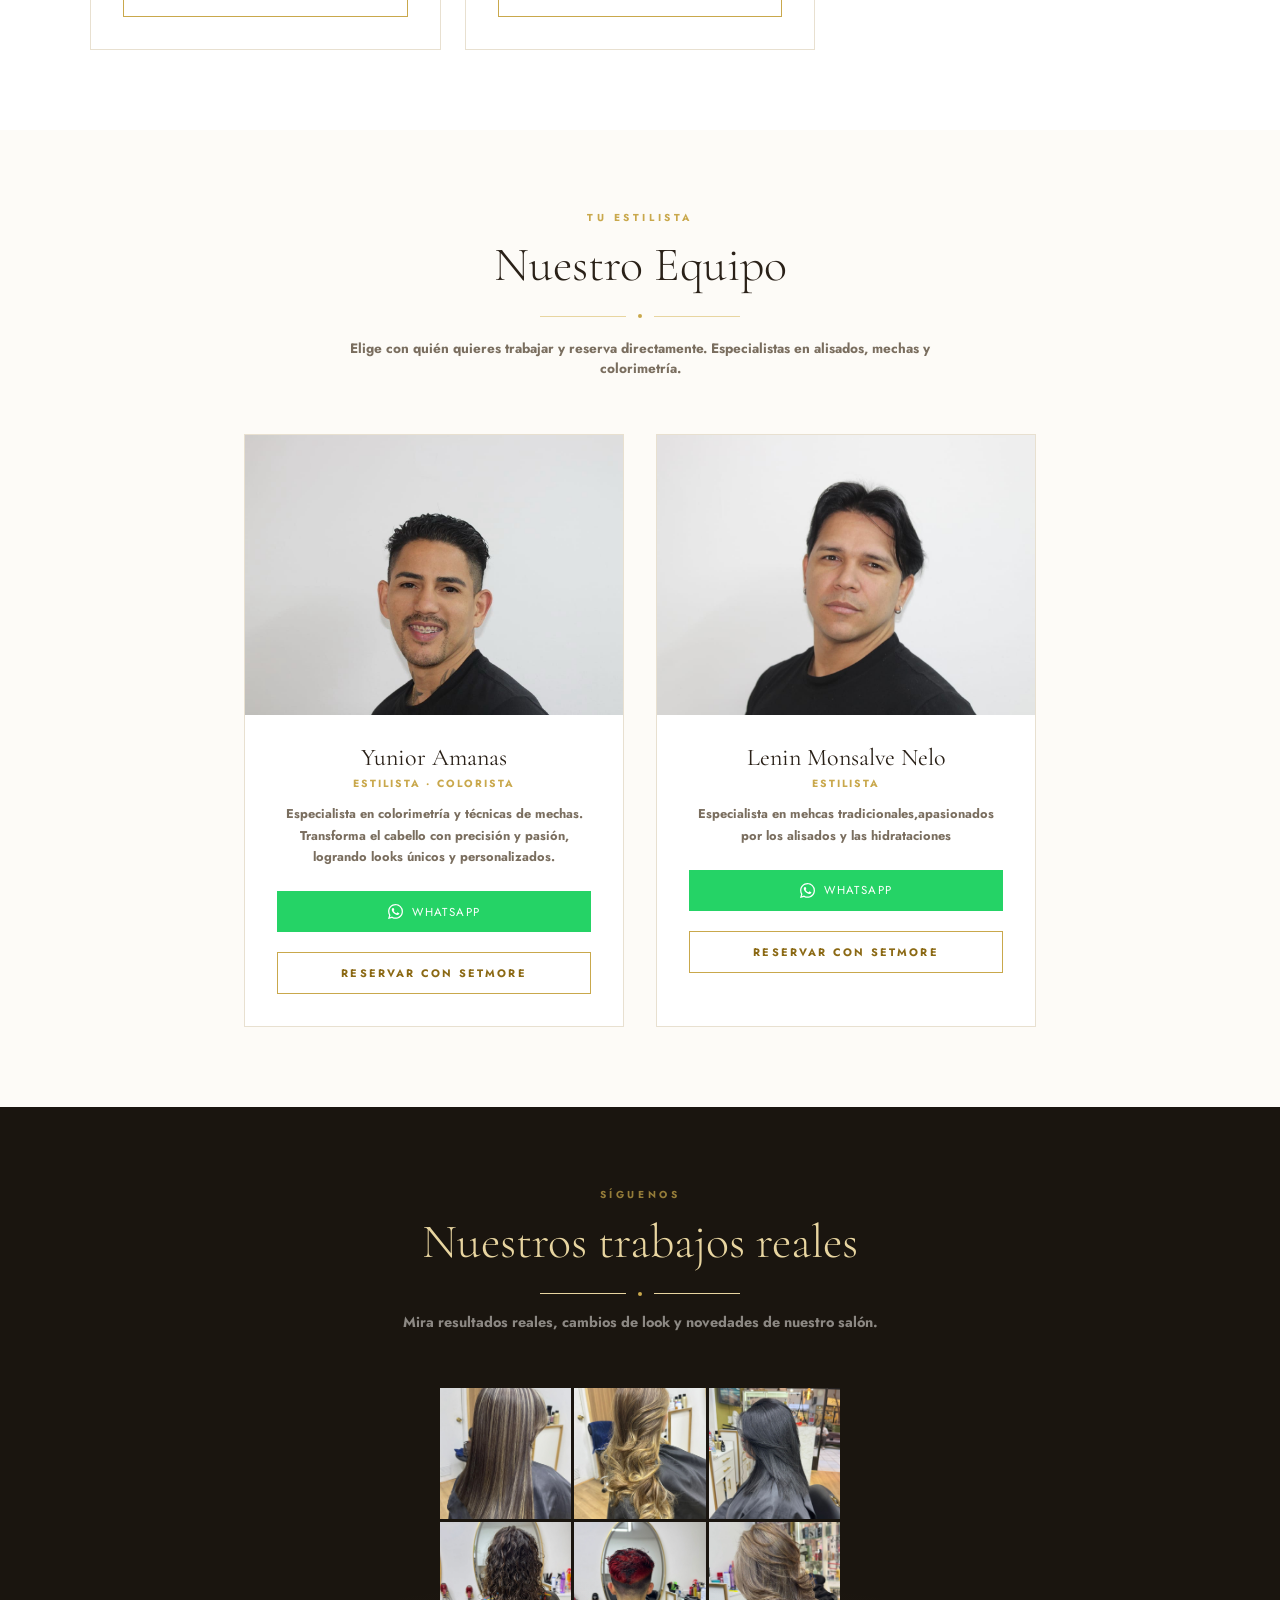
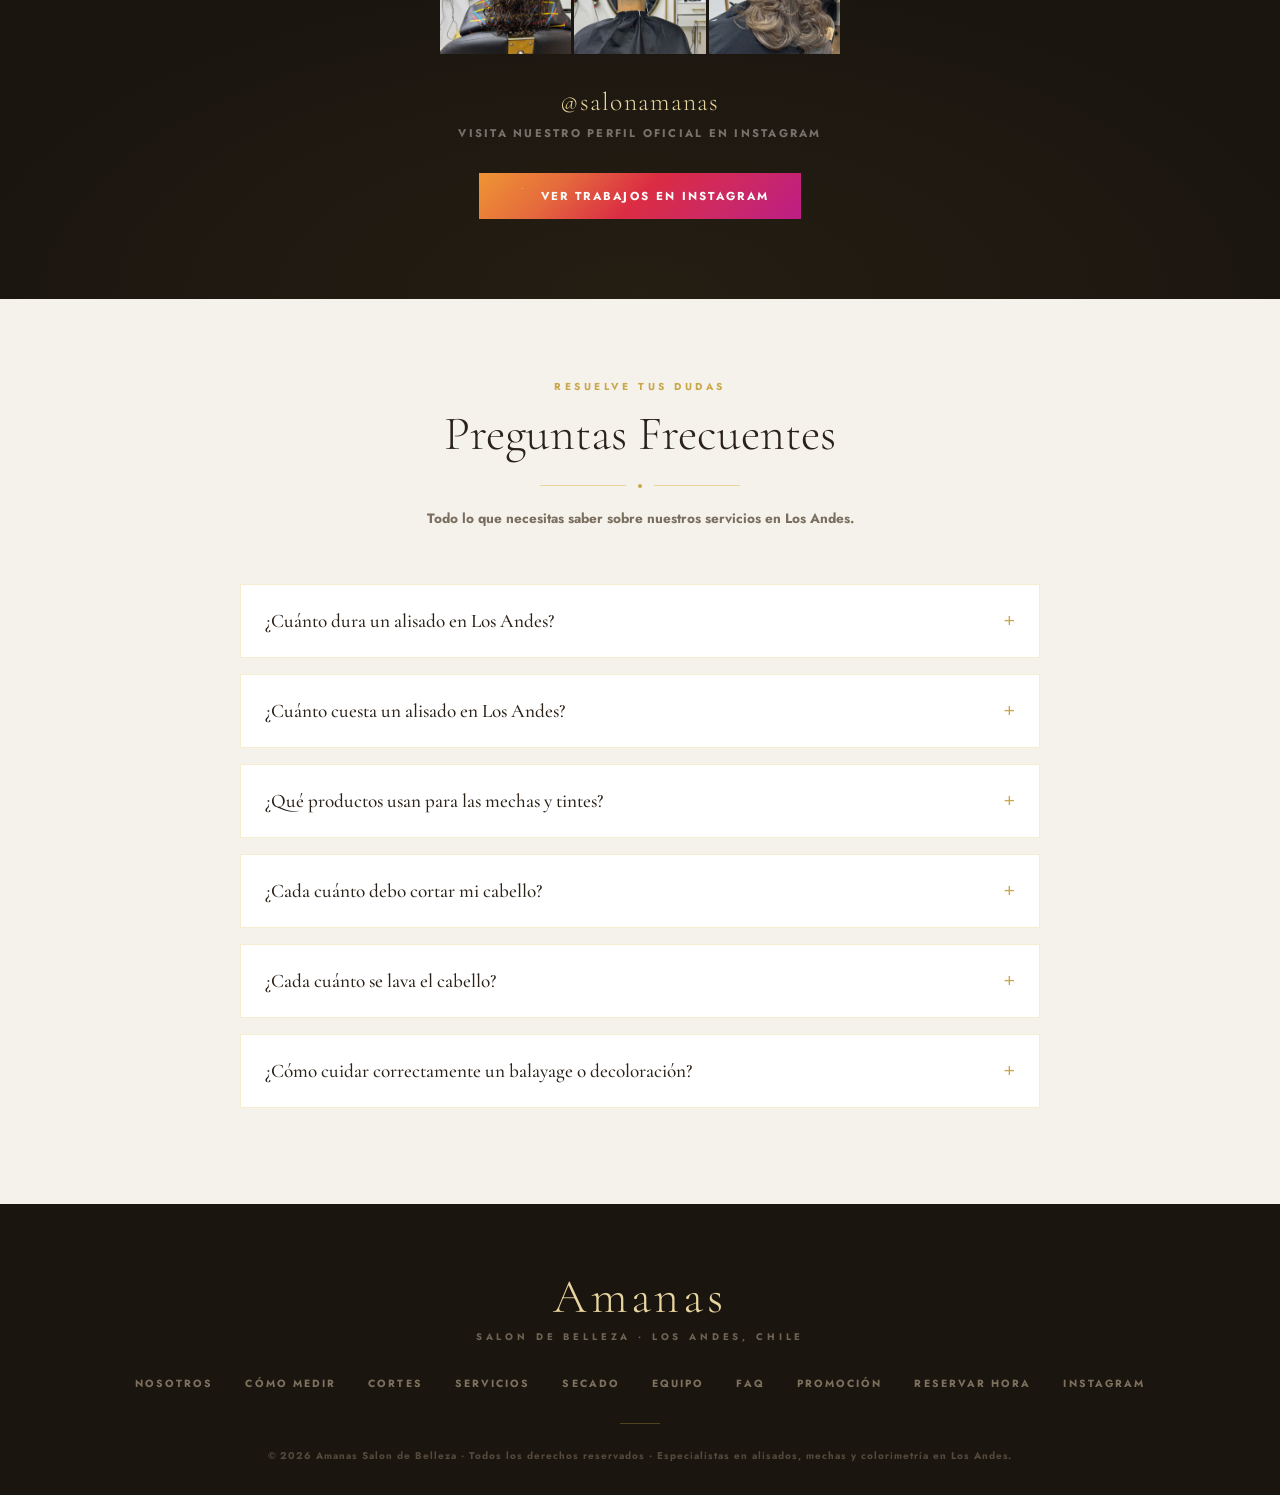
==== commit 56b57566: "ahorasiquesi" ====
--- a/index.html
+++ b/index.html
@@ -3,16 +3,93 @@
 <head>
 <meta charset="UTF-8">
 <meta name="viewport" content="width=device-width, initial-scale=1.0">
-<title>Amanas | Salón de Belleza en Los Andes · Alisados, Mechas y Tintes</title>
-<meta name="description" content="Amanas: Salón de belleza en Los Andes. Especialistas en alisados profesionales, mechas, balayage, cortes y tratamientos capilares. Reserva tu hora online con nuestras estilistas.">
-<meta name="keywords" content="salón de belleza Los Andes, peluquería Los Andes, alisado Los Andes, mechas Los Andes, tintes Los Andes, balayage Los Andes, tratamientos capilares Los Andes">
+<title>Amanas | Peluquería en Los Andes - Alisados, Mechas, Tintes y Cortes</title>
+<meta name="description" content="Amanas Salón de Belleza en Los Andes. Especialistas en alisados, mechas, balayage, tintes y cortes personalizados. Reserva por WhatsApp o Setmore ahora.">
 <meta name="author" content="Amanas Salon de Belleza">
-<meta property="og:title" content="Amanas · Salón de Belleza en Los Andes | Alisados, Mechas y Cortes">
+<meta property="og:title" content="Amanas · Peluquería en Los Andes | Alisados, Mechas y Cortes">
 <meta property="og:description" content="Invierte en tu cabello, es la corona que nunca te quitas. Especialistas en alisados y colorimetría en Los Andes. Reserva tu hora.">
 <meta property="og:type" content="website">
 <meta property="og:url" content="https://amanas.cl">
 <meta property="og:image" content="https://amanas.cl/images/hero.jpg">
 <link rel="canonical" href="https://amanas.cl">
+<script type="application/ld+json">
+{
+  "@context": "https://schema.org",
+  "@graph": [
+    {
+      "@type": "BeautySalon",
+      "@id": "https://amanas.cl/#beautysalon",
+      "name": "Amanas Salón de Belleza",
+      "url": "https://amanas.cl",
+      "telephone": "+56975428530",
+      "address": {
+        "@type": "PostalAddress",
+        "streetAddress": "O'Higgins 400, Galería Cordillera uno, local 2",
+        "addressLocality": "Los Andes",
+        "addressRegion": "Región de Valparaíso",
+        "addressCountry": "CL"
+      },
+      "image": "https://amanas.cl/images/hero.jpg",
+      "description": "Amanas Salón de Belleza en Los Andes. Especialistas en alisados, mechas, balayage, tintes y cortes personalizados. Reserva por WhatsApp o Setmore.",
+      "priceRange": "$$",
+      "openingHoursSpecification": [
+        {"@type": "OpeningHoursSpecification","dayOfWeek": ["Monday","Tuesday","Wednesday","Thursday","Friday"],"opens": "09:30","closes": "19:30"},
+        {"@type": "OpeningHoursSpecification","dayOfWeek": ["Saturday"],"opens": "09:30","closes": "18:00"}
+      ],
+      "sameAs": [
+        "https://www.instagram.com/salonamanas/",
+        "https://wa.me/56975428530"
+      ]
+    },
+    {
+      "@type": "FAQPage",
+      "@id": "https://amanas.cl/#faq",
+      "mainEntity": [
+        {
+          "@type": "Question",
+          "name": "¿Cuánto dura un alisado en Los Andes?",
+          "acceptedAnswer": {
+            "@type": "Answer",
+            "text": "En Amanas Los Andes, un alisado Keraliss o Fullcacao dura entre 2 y 3 meses con el cuidado adecuado. Recomendamos shampoo sin sal, evitar agua muy caliente y una mascarilla semanal."
+          }
+        },
+        {
+          "@type": "Question",
+          "name": "¿Cuánto cuesta un alisado en Los Andes?",
+          "acceptedAnswer": {
+            "@type": "Answer",
+            "text": "El precio de un alisado en Los Andes varía según el largo de tu cabello. En Amanas parte en $30.000 para Ss y llega a $80.000 para XxL, con lavado profesional incluido."
+          }
+        },
+        {
+          "@type": "Question",
+          "name": "¿Qué productos usan para las mechas y tintes?",
+          "acceptedAnswer": {
+            "@type": "Answer",
+            "text": "Utilizamos marcas premium como Elgon, Davines y la línea Premium de Wella para lograr color duradero y mínimo daño."
+          }
+        },
+        {
+          "@type": "Question",
+          "name": "¿Cada cuánto debo cortar mi cabello?",
+          "acceptedAnswer": {
+            "@type": "Answer",
+            "text": "Para mantener forma y salud, recomendamos cortar el cabello cada 30 a 90 días según tu estilo y crecimiento."
+          }
+        },
+        {
+          "@type": "Question",
+          "name": "¿Cada cuánto se lava el cabello?",
+          "acceptedAnswer": {
+            "@type": "Answer",
+            "text": "Lo ideal es lavar el cabello día por medio con shampoo profesional y agua templada, usando acondicionador y mascarilla una vez por semana."
+          }
+        }
+      ]
+    }
+  ]
+}
+</script>
 <link rel="preconnect" href="https://fonts.googleapis.com">
 <link href="https://fonts.googleapis.com/css2?family=Cormorant+Garamond:ital,wght@0,300;0,400;0,600;1,300;1,400&family=Cinzel:wght@400;600&family=Jost:wght@300;400;500&display=swap" rel="stylesheet">
 <style>
@@ -954,10 +1031,12 @@
     <li><a href="#promocion">Promoción</a></li>
     <li><a href="https://salonamanas.setmore.com/" target="_blank" class="nav-cta">Reservar</a></li>
   </ul>
+  <a href="tel:+56975428530" class="nav-cta" aria-label="Llamar a Amanas Salón de Belleza">Llamar</a>
   <div class="hamburger" id="hamburger" onclick="toggleMenu()">
     <span></span><span></span><span></span>
   </div>
 </nav>
+<main role="main">
 
 <!-- ══════════════════════════════════════
      1. HERO
@@ -970,8 +1049,9 @@
       <div class="hero-ornament-line"></div>
     </div>
     <h1 class="salon-name">Amanas</h1>
-    <p class="salon-subtitle">Salon de Belleza en Los Andes</p>
-    <p class="salon-location">📍 Los Andes, Chile</p>
+    <p class="salon-subtitle">Peluquería y salón de belleza en Los Andes</p>
+    <p class="salon-location">📍 O'Higgins 400, Galería Cordillera uno, local 2 · Los Andes</p>
+    <p class="hero-text" style="font-size:0.9rem;color:var(--text-muted);margin-bottom:1rem;line-height:1.6;">Alisados, mechas, tintes, balayage y cortes con productos premium Wella, Davines y Elgon. Reserva tu hora por WhatsApp o Setmore.</p>
     <div class="gold-divider"><span class="gold-divider-icon">👑</span></div>
     <p class="hero-quote">Invierte en tu cabello, es la corona que nunca te quitas.</p>
     <div class="hero-btns">
@@ -1163,7 +1243,7 @@
 <section class="cortes-section" id="cortes">
   <div class="section-header reveal">
     <span class="section-label">Para todos</span>
-    <h2 class="section-title">Cortes de Cabello</h2>
+    <h2 class="section-title">Cortes de Cabello en Los Andes</h2>
     <div class="divider"><div class="divider-dot"></div></div>
     <p style="font-size:0.85rem;color:var(--text-muted);margin-top:0.5rem;">Corte · Precio único sin importar el largo</p>
   </div>
@@ -1207,9 +1287,10 @@
 <section class="map-section" id="ubicacion">
   <div class="section-header reveal">
     <span class="section-label">Dónde estamos</span>
-    <h2 class="section-title">Encuéntranos</h2>
+    <h2 class="section-title">Encuéntranos en Los Andes</h2>
     <div class="divider"><div class="divider-dot"></div></div>
     <p style="font-size:0.85rem;color:var(--text-muted);margin-top:0.5rem;">O'Higgins 400, Galería Cordillera uno, local 2 · Los Andes, Chile</p>
+    <address style="font-size:0.9rem;color:var(--text-muted);margin-top:0.75rem;line-height:1.6;">📍 O'Higgins 400, Galería Cordillera uno, local 2 · Los Andes<br>📞 <a href="tel:+56975428530" style="color:inherit; text-decoration:underline;">+56 9 7542 8530</a></address>
   </div>
   <div class="map-container reveal" style="max-width:1000px;margin:0 auto;padding:2rem 0;">
     <iframe src="https://maps.google.com/maps?q=O'Higgins%20400,%20Los%20Andes,%20Chile&output=embed" 
@@ -1308,7 +1389,7 @@
 <section class="services-section" id="servicios">
   <div class="section-header reveal">
     <span class="section-label">Lista de precios · Dama</span>
-    <h2 class="section-title">Nuestros Servicios</h2>
+    <h2 class="section-title">Servicios de Belleza en Los Andes</h2>
     <div class="divider"><div class="divider-dot"></div></div>
     <p style="font-size:0.85rem;color:var(--text-muted);margin-top:0.5rem;">
       Descubre nuestros tratamientos capilares en Los Andes: alisados, mechas, balayage y más. Precios según la talla de tu cabello.
@@ -1653,7 +1734,7 @@
         <h3 class="faq-question">¿Cuánto dura un alisado en Los Andes?</h3>
         <span class="faq-arrow">+</span>
       </button>
-      <p class="faq-answer">La duración depende del tipo de alisado. Un alisado tradicional (Keraliss, Fullcacao) dura entre 2 y 3 meses. Tratamientos más avanzados como el Alisado Premium Gloss pueden durar hasta 5 o 6 meses con los cuidados adecuados. Te recomendamos usar shampoo sin sal y evitar lavados frecuentes para prolongar el efecto.</p>
+      <p class="faq-answer">En Amanas Los Andes, un alisado Keraliss o Fullcacao dura entre 2 y 3 meses con el cuidado adecuado. Recomendamos shampoo sin sal, evitar agua caliente y usar mascarilla una vez por semana para prolongar el resultado.</p>
     </div>
 
     <div class="faq-item">
@@ -1661,7 +1742,7 @@
         <h3 class="faq-question">¿Cuánto cuesta un alisado en Los Andes?</h3>
         <span class="faq-arrow">+</span>
       </button>
-      <p class="faq-answer">En Amanas, el precio de los alisados varía según el largo de tu cabello y el tratamiento elegido. Por ejemplo, un alisado Keraliss para cabello corto (talla Ss) cuesta $30.000, mientras que para cabello extra largo (XxL) cuesta $80.000. Puedes revisar nuestra tabla de precios completa en la sección de Servicios.</p>
+      <p class="faq-answer">El precio de un alisado en Los Andes en Amanas parte desde $30.000 para cabello corto (Ss) y llega a $80.000 para XxL, con lavado profesional incluido. Consulta nuestra sección de servicios para ver todas las tallas y opciones de tratamiento.</p>
     </div>
 
     <div class="faq-item">
@@ -1698,6 +1779,7 @@
 
   </div>
 </section>
+</main>
 
 <!-- ══════════════════════════════════════
      10. FOOTER
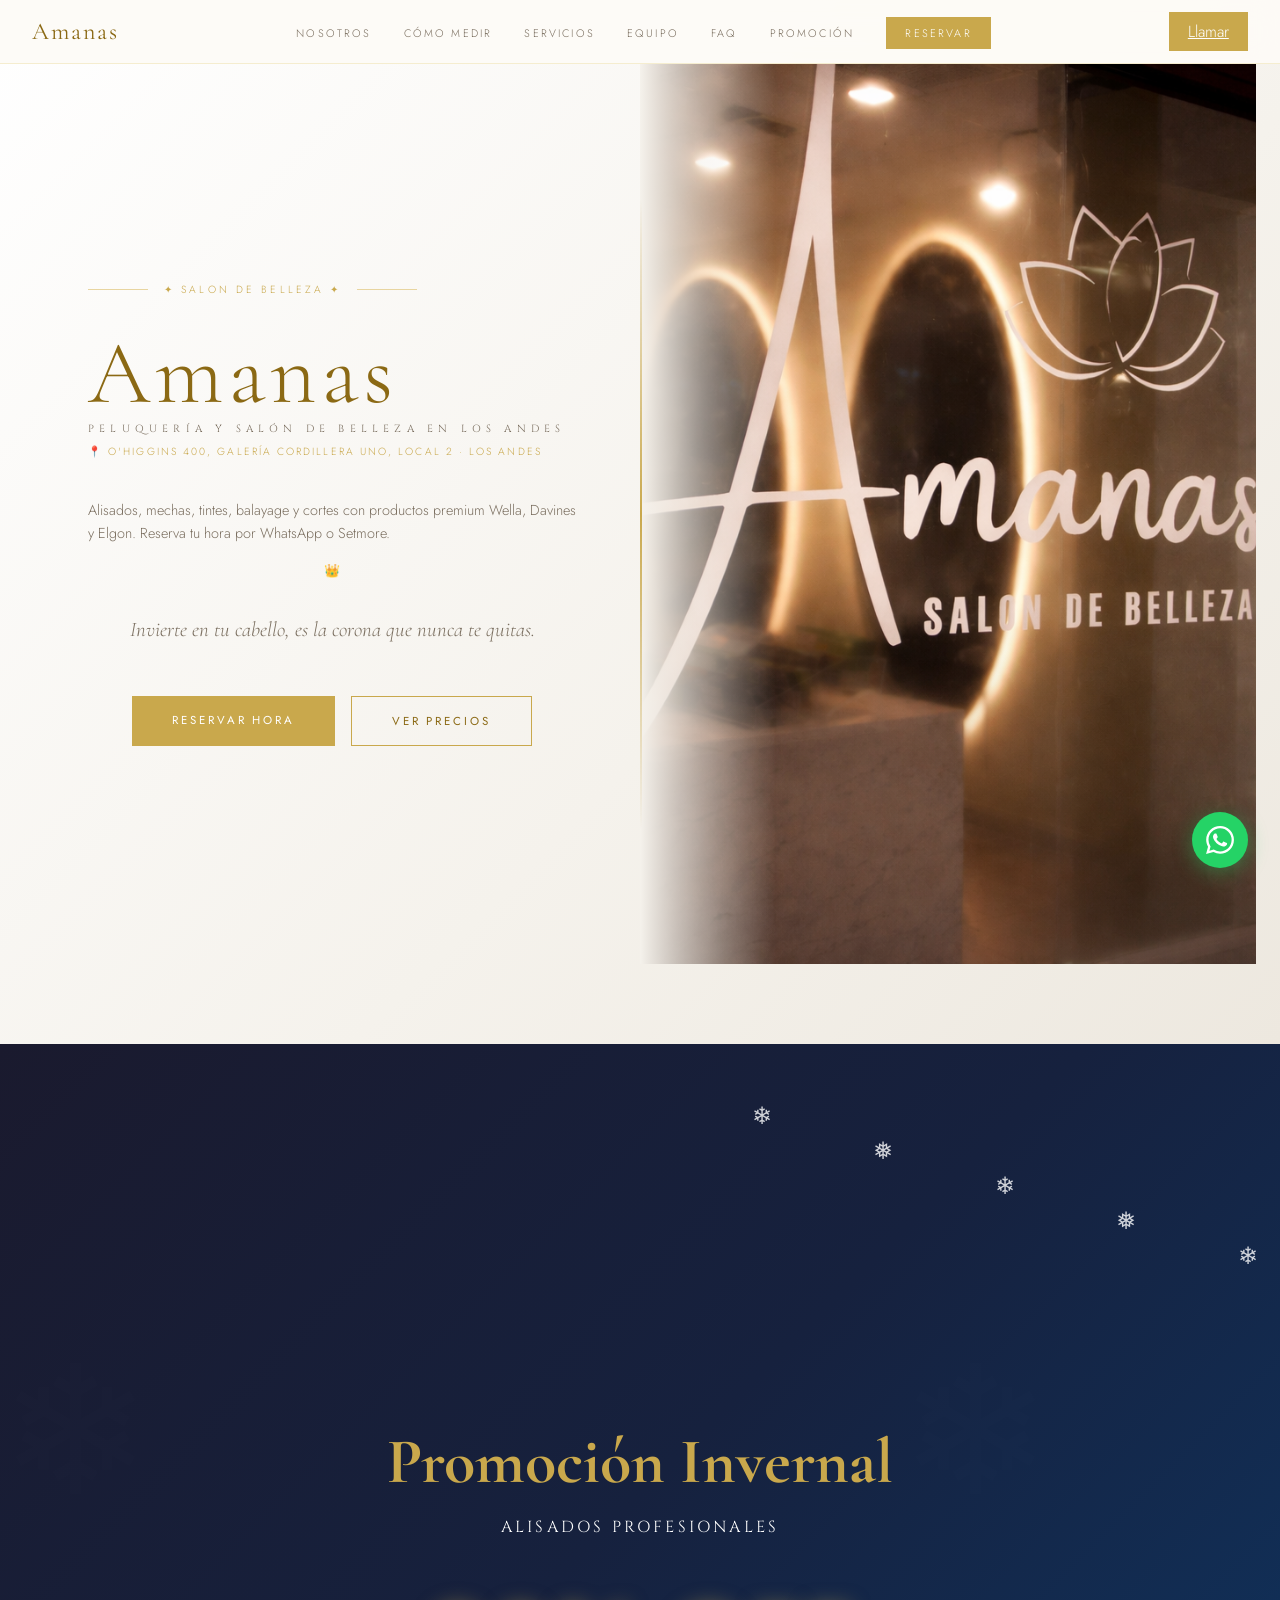
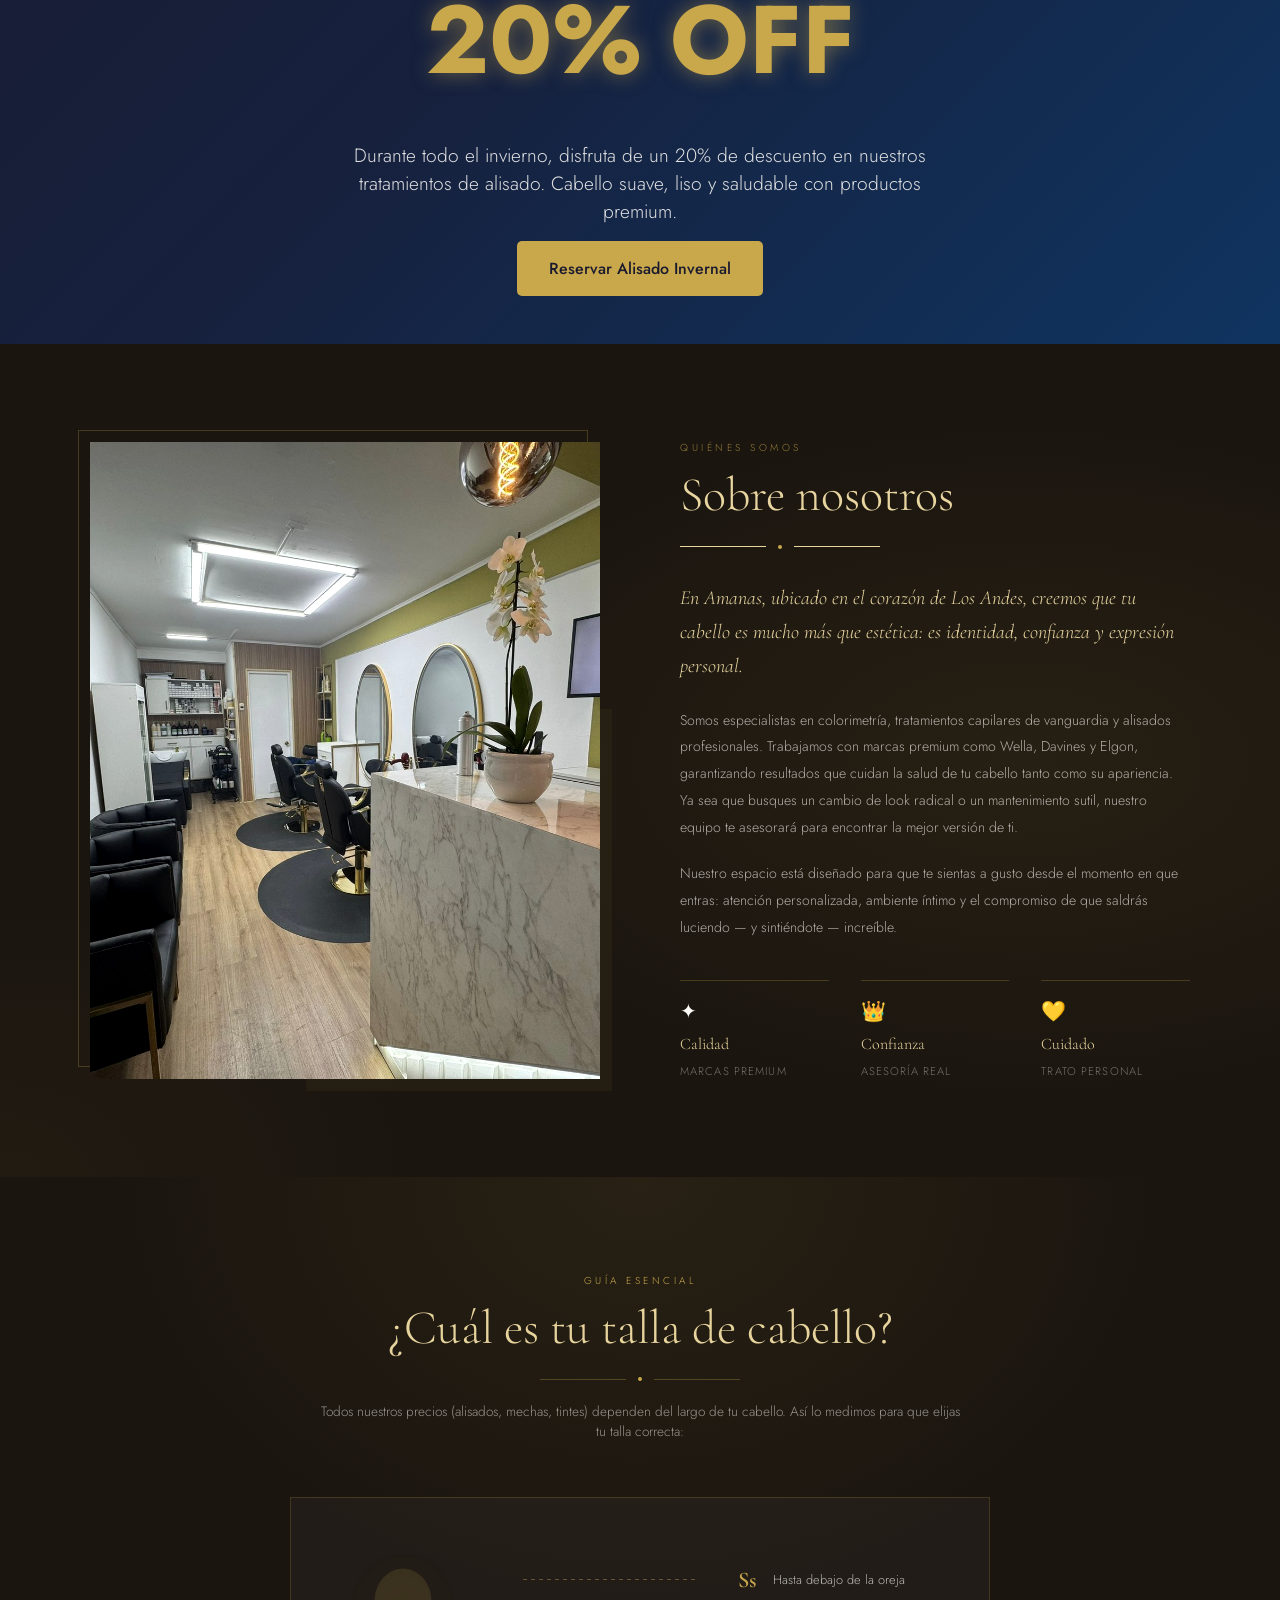
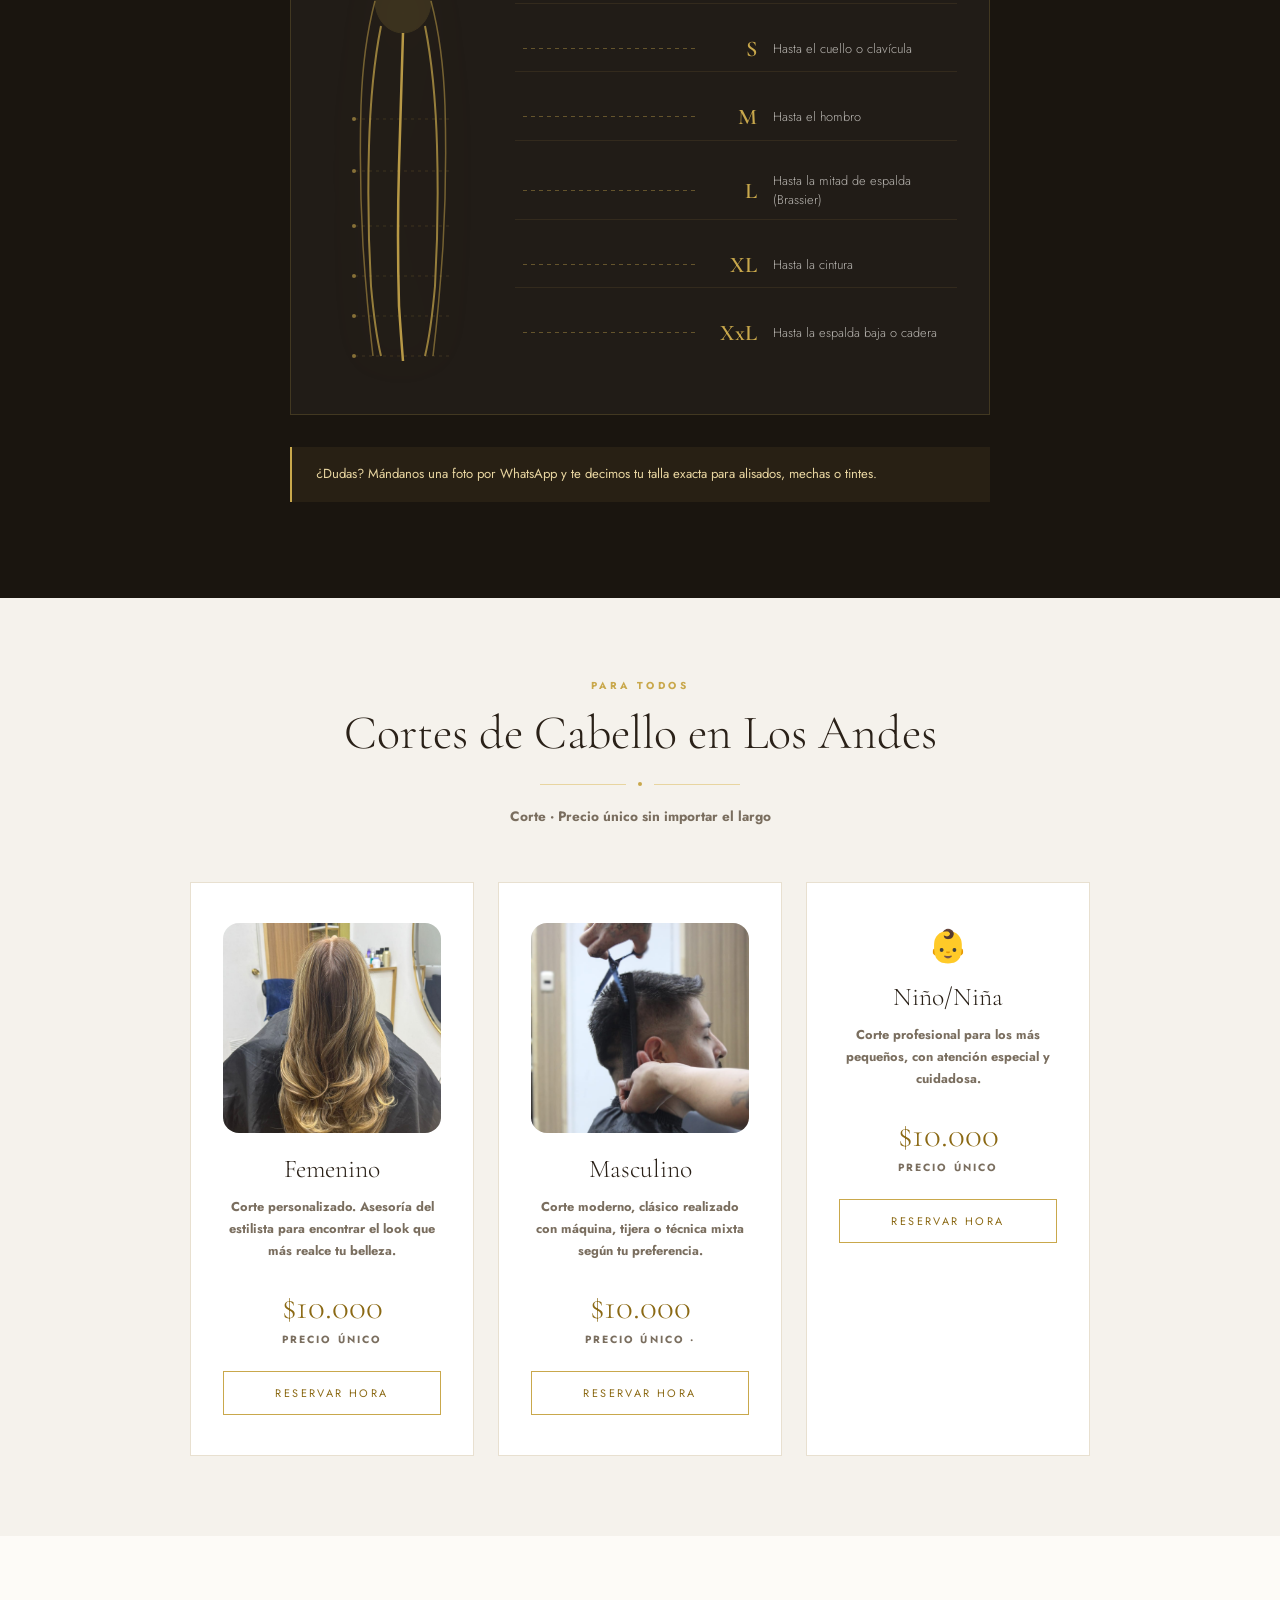
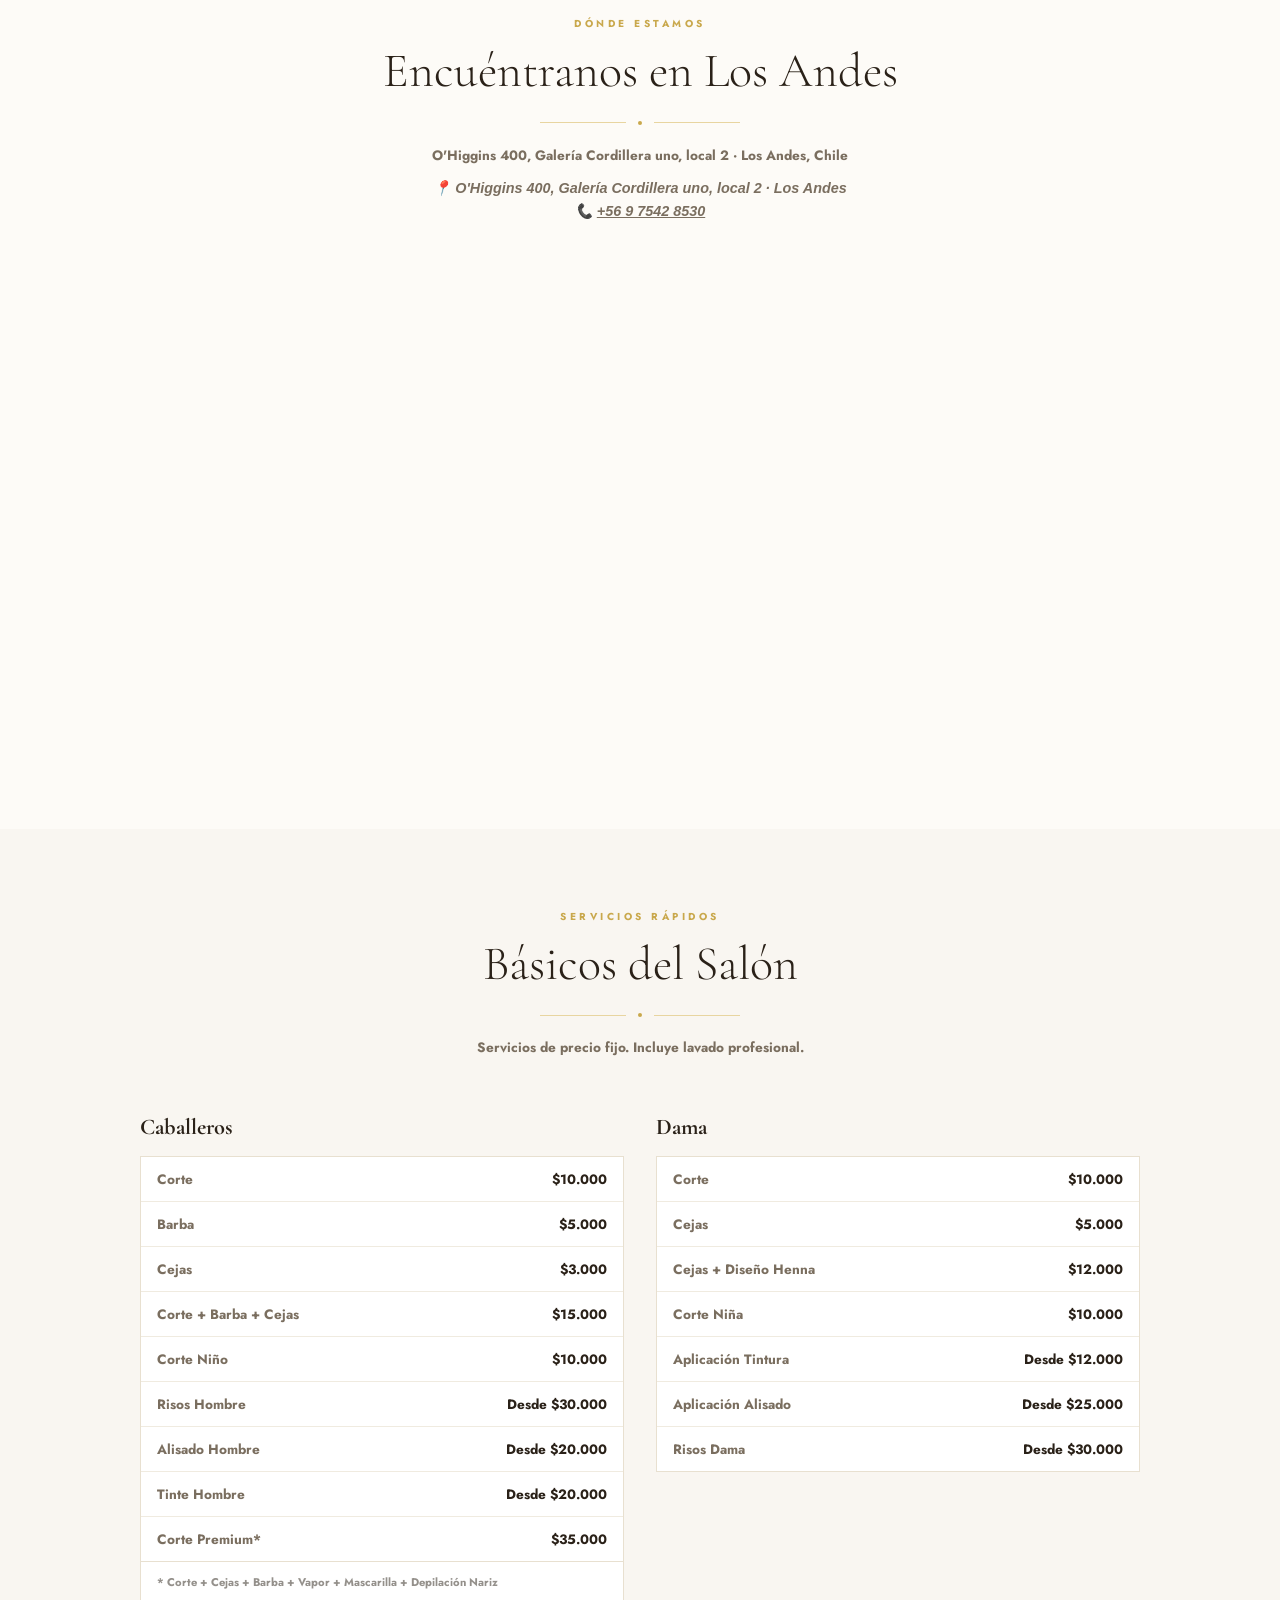
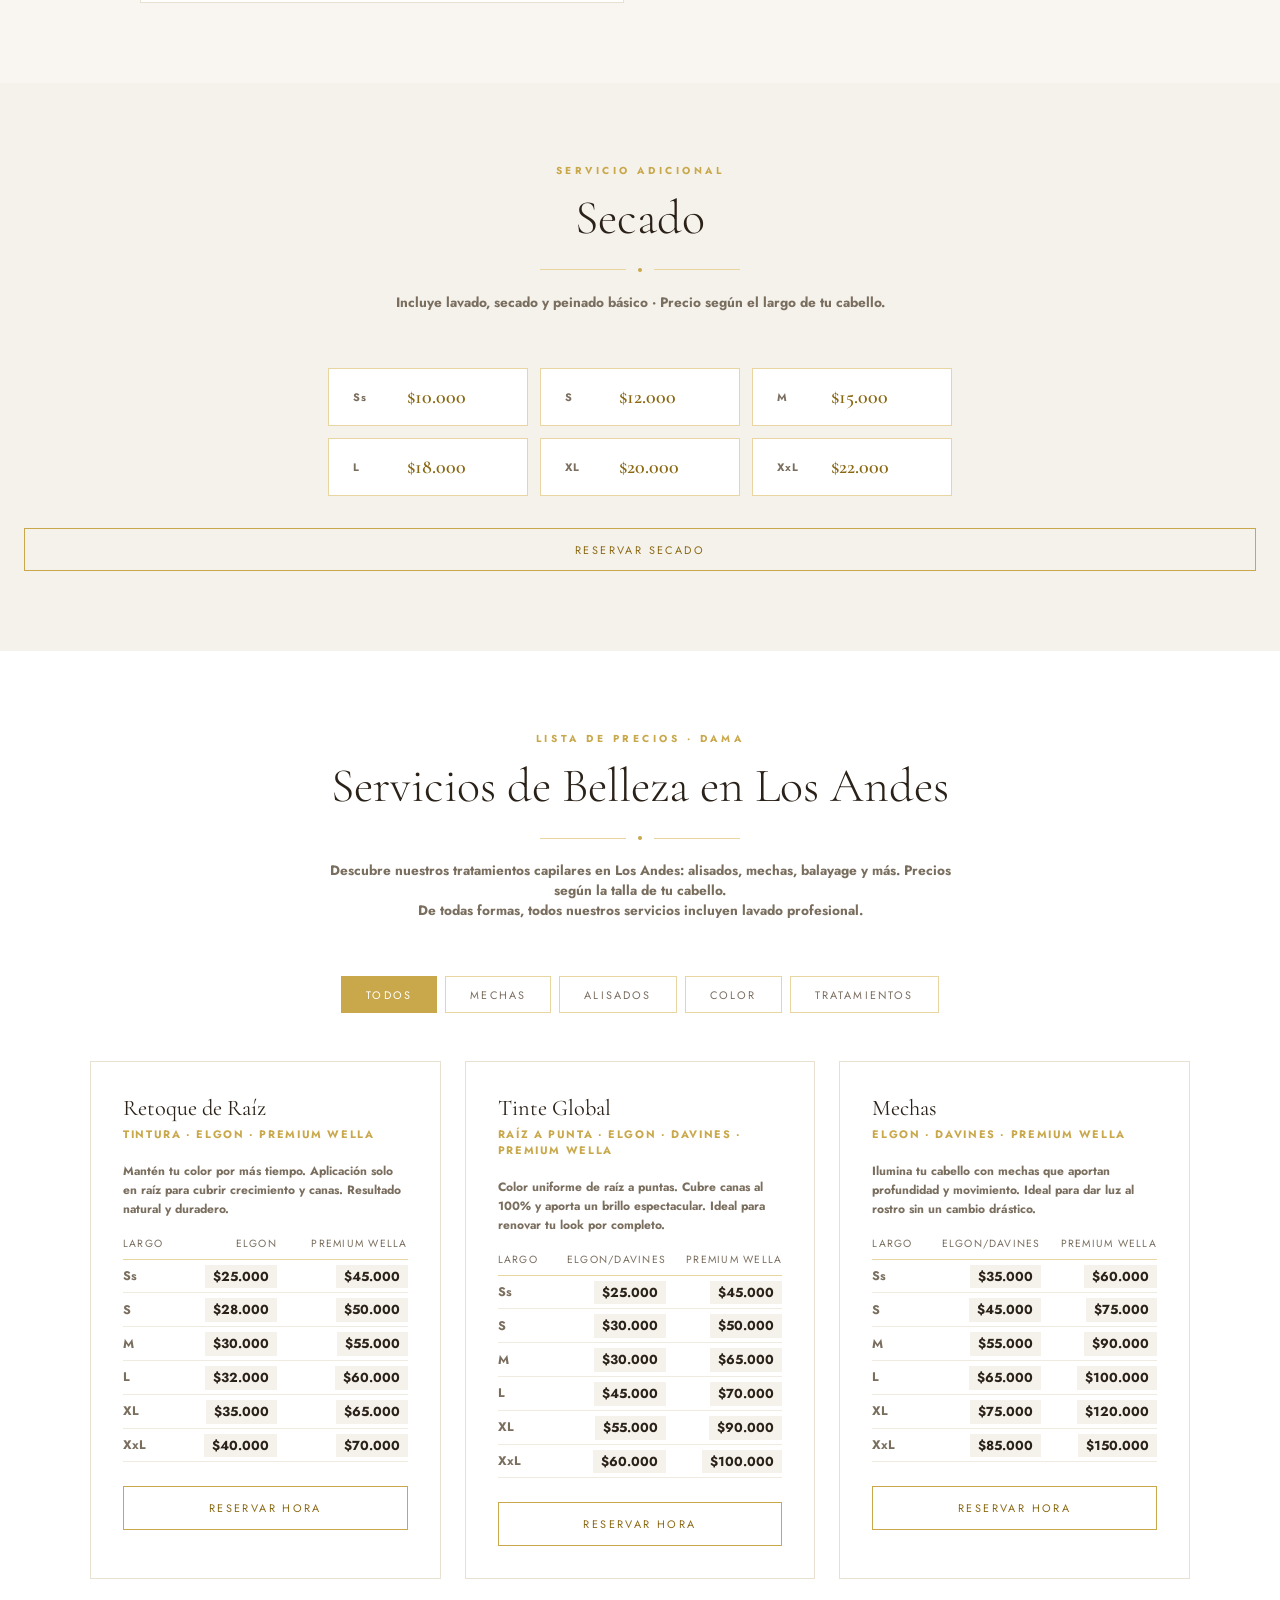
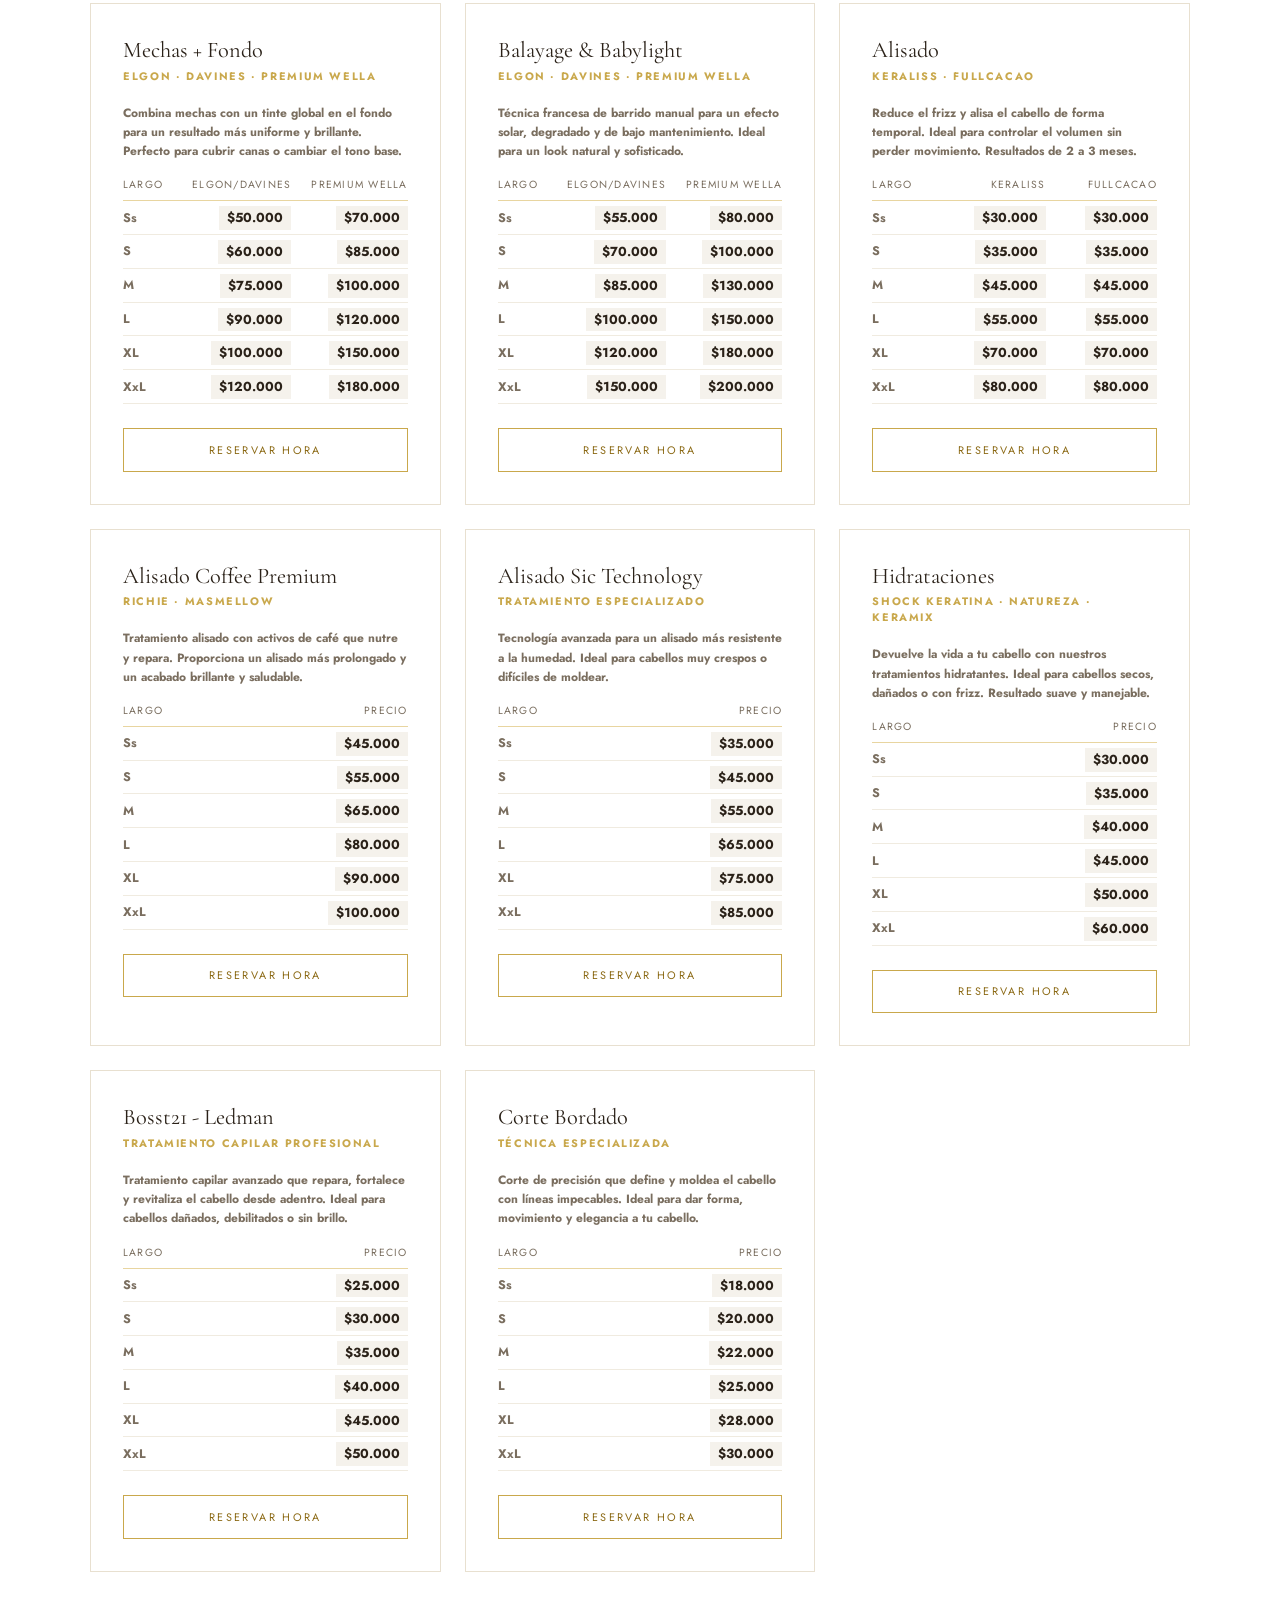
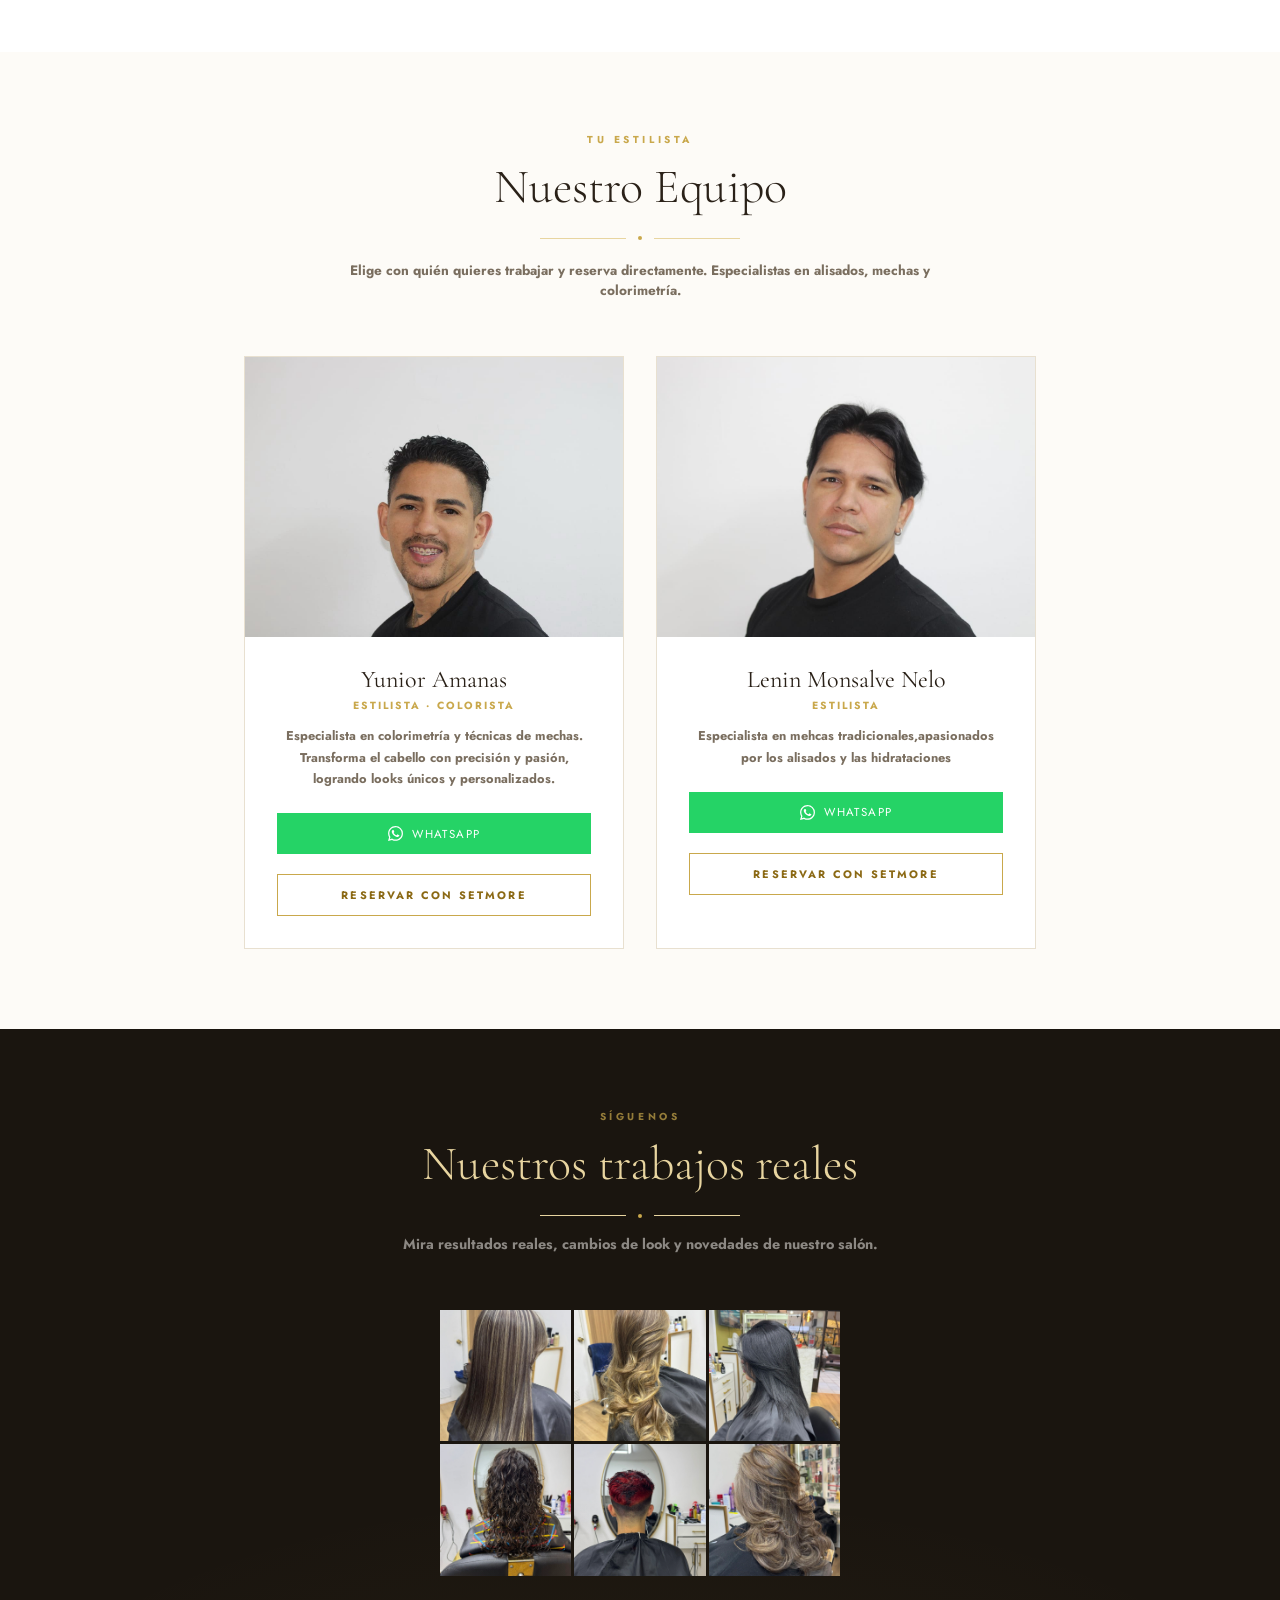
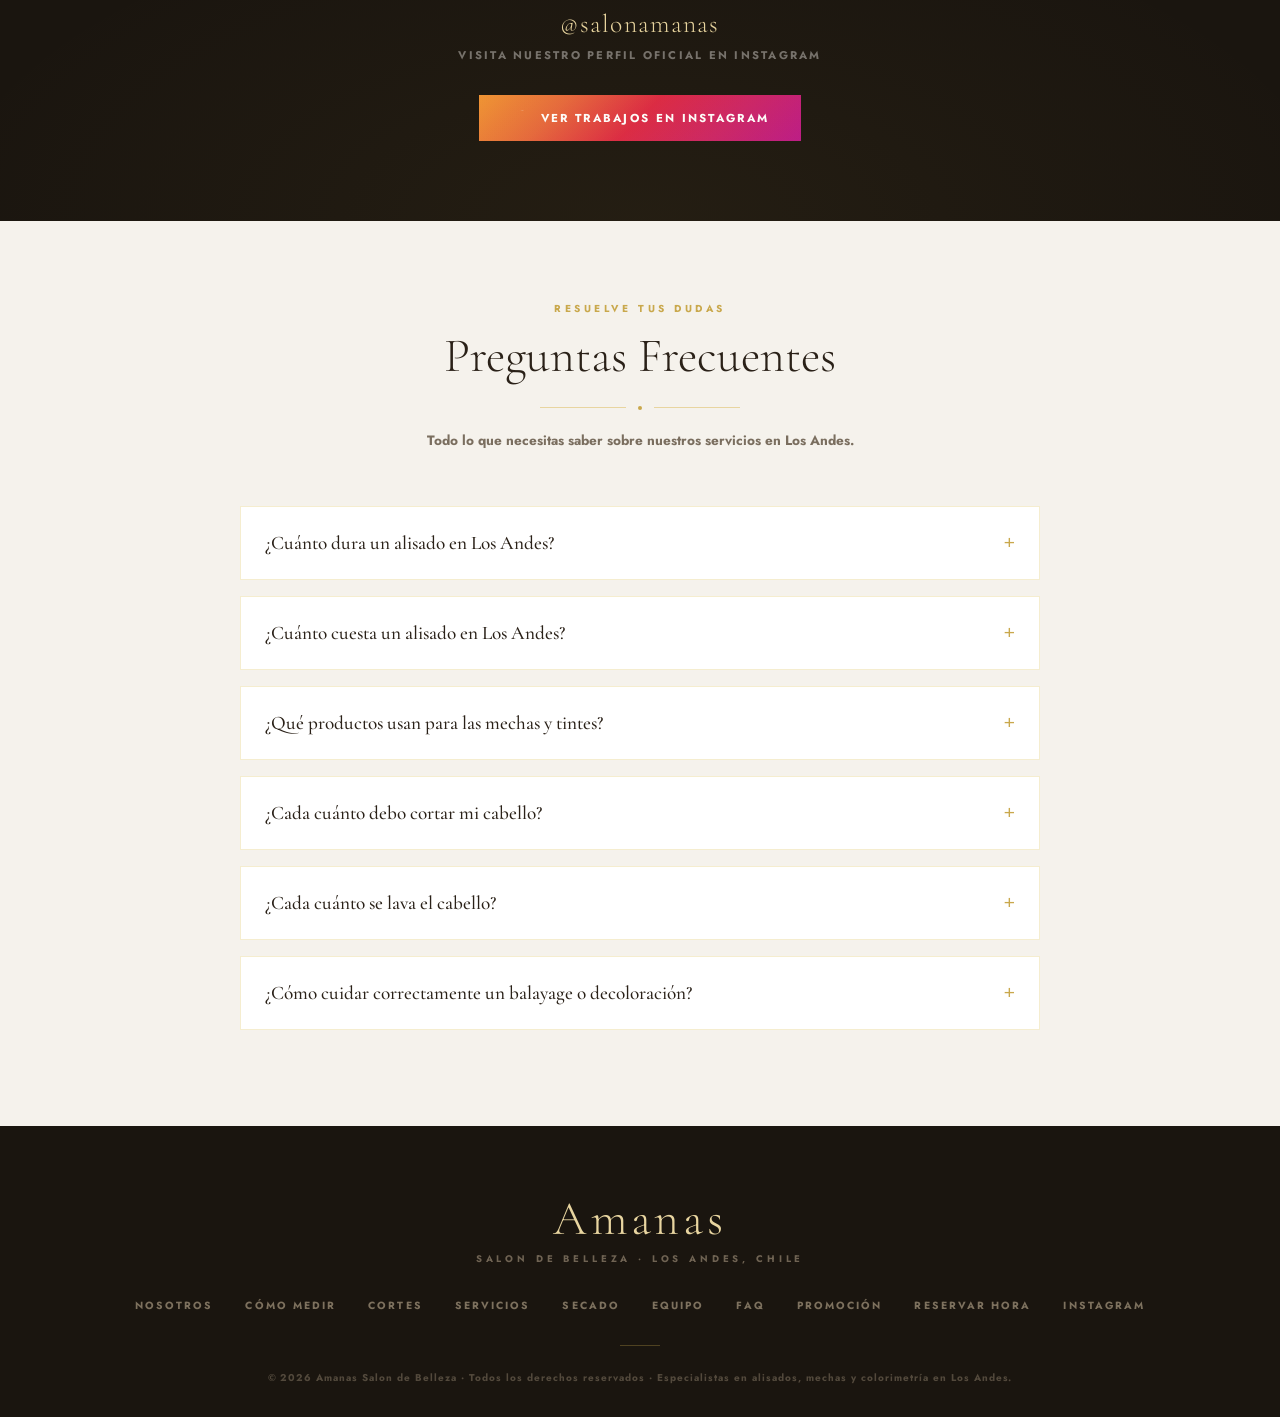
==== commit f9d7b5e5: "promocion de invierno" ====
--- a/index.html
+++ b/index.html
@@ -788,188 +788,86 @@
     .team-photo-wrap { height: 220px; }
   }
 
-  /* ── PROMOCIÓN DEL MES ── */
-  .promocion-section {
-    background: linear-gradient(135deg, var(--cream) 0%, var(--pearl) 50%, var(--pearl2) 100%);
-    padding: 5rem 1.5rem;
-    position: relative;
-    overflow: hidden;
-  }
-  .promocion-section::before {
-    content: '';
-    position: absolute;
-    inset: 0;
-    background: radial-gradient(ellipse 70% 50% at 50% 50%, rgba(201,168,76,0.08) 0%, transparent 70%);
-    pointer-events: none;
-  }
-  .promocion-container {
-    max-width: 1200px;
-    margin: 0 auto;
-    display: grid;
-    grid-template-columns: 1fr 1fr;
-    gap: 4rem;
-    align-items: center;
-    position: relative;
-    z-index: 1;
-  }
-  .promocion-content {
-    text-align: center;
-  }
-  .promocion-title {
-    font-family: 'Cormorant Garamond', serif;
-    font-size: clamp(3rem, 6vw, 5rem);
-    font-weight: 300;
-    color: var(--gold-dark);
-    margin-bottom: 0.5rem;
-    letter-spacing: 0.05em;
-  }
-  .promocion-subtitle {
-    font-size: clamp(1rem, 2vw, 1.2rem);
-    letter-spacing: 0.22em;
-    text-transform: uppercase;
-    color: var(--text-muted);
-    margin-bottom: 2rem;
-  }
-  .promocion-descuento {
-    font-family: 'Cormorant Garamond', serif;
-    font-size: clamp(4rem, 10vw, 7rem);
-    font-weight: 600;
-    color: var(--gold);
-    margin-bottom: 0.5rem;
-    text-shadow: 0 2px 10px rgba(201,168,76,0.3);
-  }
-  .promocion-accent {
-    color: #C31D23;
-    font-weight: 600;
-  }
-  .promocion-cobrizo {
-    color: #e96f0b;
-    font-weight: 600;
-  }
-  .promocion-rojo {
-    color: #C31D23;
-    font-weight: 600;
-  }
-  .promocion-violeta {
-    color: #c5179f;
-    font-weight: 600;
-  }
-  .promocion-previa {
-    font-size: 0.85rem;
-    color: var(--text-muted);
-    margin-bottom: 2rem;
-    letter-spacing: 0.1em;
-    text-transform: uppercase;
-  }
-  .promocion-contacto {
-    font-size: 0.9rem;
-    color: var(--text);
-    margin-bottom: 1rem;
-  }
-  .promocion-quote {
-    font-family: 'Cormorant Garamond', serif;
-    font-style: italic;
-    font-size: 1.1rem;
-    color: var(--text-muted);
-    margin-bottom: 2rem;
-    line-height: 1.4;
-    max-width: 400px;
-    margin-left: auto;
-    margin-right: auto;
-  }
-  .promocion-validity {
-    font-size: 0.7rem;
-    color: var(--text-muted);
-    letter-spacing: 0.1em;
-    text-transform: uppercase;
-    margin-bottom: 2.5rem;
-  }
-  .btn-reservar-promocion {
-    display: inline-block;
-    background: var(--gold);
-    color: var(--white);
-    font-family: 'Jost', sans-serif;
-    font-size: 0.8rem;
-    letter-spacing: 0.2em;
-    text-transform: uppercase;
-    text-decoration: none;
-    padding: 1.2rem 2.5rem;
-    border: none;
-    border-radius: 25px;
-    cursor: pointer;
-    transition: all 0.3s;
-    box-shadow: 0 4px 15px rgba(201,168,76,0.3);
-  }
-  .btn-reservar-promocion:hover {
-    background: var(--gold-dark);
-    transform: translateY(-2px);
-    box-shadow: 0 6px 20px rgba(201,168,76,0.4);
-  }
-  .promocion-galeria {
-    max-width: 900px;
-    margin: 0 auto;
-  }
-  .promocion-img {
-    width: 100%;
-    aspect-ratio: 16 / 9;
-    object-fit: cover;
-    border-radius: 25px;
-    border: 2px solid rgba(201,168,76,0.2);
-    transition: transform 0.3s, box-shadow 0.3s, border-color 0.3s;
-    cursor: pointer;
-    box-shadow: 0 10px 35px rgba(0,0,0,0.08);
-    display: block;
-    min-height: 380px;
-  }
-  .promocion-img:hover {
-    transform: scale(1.02);
-    box-shadow: 0 14px 40px rgba(201,168,76,0.25);
-    border-color: var(--gold);
-  }
-  .promocion-placeholder {
-    width: 100%;
-    aspect-ratio: 4 / 5;
-    background: linear-gradient(135deg, var(--pearl) 0%, var(--pearl2) 100%);
-    border: 2px solid rgba(201,168,76,0.2);
-    border-radius: 25px;
-    display: flex;
-    align-items: center;
-    justify-content: center;
-    flex-direction: column;
-    gap: 0.5rem;
-    color: var(--gold-light);
-    font-size: 0.8rem;
-    letter-spacing: 0.1em;
-    text-transform: uppercase;
-    box-shadow: 0 10px 35px rgba(0,0,0,0.08);
-  }
-  .promocion-placeholder svg {
-    width: 36px;
-    height: 36px;
-    opacity: 0.6;
-  }
-  @media(max-width: 900px) {
-    .promocion-container {
-      grid-template-columns: 1fr;
-      gap: 3rem;
-    }
-    .promocion-content {
-      order: 2;
-    }
-    .promocion-galeria {
-      order: 1;
-    }
-  }
-  @media(max-width: 640px) {
-    .promocion-galeria {
-      max-width: 100%;
-    }
-    .promocion-img,
-    .promocion-placeholder {
-      min-width: 100%;
-      aspect-ratio: 4 / 5;
-    }
-  }
+
+/* ── SNOWFLAKES ── */
+.snowflake {
+  position: absolute;
+  top: -10px;
+  color: #ffffff;
+  font-size: 1.5em;
+  opacity: 0.8;
+  animation: fall linear infinite;
+  pointer-events: none;
+  z-index: 1;
+}
+@keyframes fall {
+  0% { transform: translateY(-10px) rotate(0deg); }
+  100% { transform: translateY(100vh) rotate(360deg); }
+}
+.snowflake:nth-child(odd) { animation-duration: 10s; }
+.snowflake:nth-child(even) { animation-duration: 15s; }
+.snowflake:nth-child(3n) { animation-duration: 12s; }
+
+/* ── WINTER PROMOTION ── */
+.winter-promotion {
+  position: relative;
+  background: linear-gradient(135deg, #1a1a2e 0%, #16213e 50%, #0f3460 100%);
+  color: white;
+  padding: 4rem 2rem;
+  overflow: hidden;
+  text-align: center;
+}
+.winter-promotion::before {
+  content: '';
+  position: absolute;
+  top: 0; left: 0; right: 0; bottom: 0;
+  background: url('data:image/svg+xml,<svg xmlns="http://www.w3.org/2000/svg" viewBox="0 0 100 100"><text fill="rgba(255,255,255,0.05)" font-size="20" y="50%">❄</text></svg>') repeat;
+  opacity: 0.1;
+  z-index: 0;
+}
+.winter-promotion * { position: relative; z-index: 2; }
+.winter-title {
+  font-family: 'Cormorant Garamond', serif;
+  font-size: clamp(2rem, 5vw, 4rem);
+  color: var(--gold);
+  margin-bottom: 1rem;
+}
+.winter-subtitle {
+  font-family: 'Cinzel', serif;
+  font-size: 1rem;
+  letter-spacing: 0.2em;
+  text-transform: uppercase;
+  color: #ffffff;
+  margin-bottom: 2rem;
+}
+.winter-discount {
+  font-size: clamp(3rem, 8vw, 6rem);
+  font-weight: bold;
+  color: var(--gold);
+  margin: 2rem 0;
+  text-shadow: 0 0 20px rgba(201,168,76,0.5);
+}
+.winter-desc {
+  font-size: 1.2rem;
+  color: #e0e0e0;
+  margin-bottom: 2rem;
+  max-width: 600px;
+  margin-left: auto;
+  margin-right: auto;
+}
+.winter-btn {
+  background: var(--gold);
+  color: #1a1a2e;
+  padding: 1rem 2rem;
+  text-decoration: none;
+  font-weight: 500;
+  border-radius: 5px;
+  transition: background 0.3s;
+}
+.winter-btn:hover {
+  background: var(--gold-dark);
+}
+
 </style>
 <link rel="icon" href="iconamanas.jpeg" type="image/png">
 </head>
@@ -1072,37 +970,29 @@
   </div>
 </section>
 
+
 <!-- ══════════════════════════════════════
-     PROMOCIÓN DEL MES
+     PROMOCIÓN INVERNAL: ALISADOS
 ════════════════════════════════════════ -->
-<section class="promocion-section reveal" id="promocion">
-  <div class="promocion-container">
-    <div class="promocion-content">
-      <h2 class="promocion-title">PROMOCIÓN DEL MES</h2>
-      <p class="promocion-subtitle">Todos los colores <span class="promocion-cobrizo">cobrizos</span>, <span class="promocion-rojo">rojos</span> y <span class="promocion-violeta">violetas</span></p>
-      <div class="promocion-descuento"><span class="promocion-accent">20%</span> DE DESCUENTO</div>
-      <p class="promocion-previa">Previa cita</p>
-      <p class="promocion-contacto">Contáctanos: +56 9 7542 8530</p>
-      <p class="promocion-quote">"Invierte en tu cabello, es la corona que nunca te quitas"</p>
-      <p class="promocion-validity">Promoción válida desde el 20 de abril al 20 de mayo 2026</p>
-      <a href="https://wa.me/56975428530?text=Hola,%20me%20gustaría%20reservar%20una%20cita%20para%20la%20promoción%20del%20mes" 
-         target="_blank" 
-         rel="noopener noreferrer" 
-         class="btn-reservar-promocion">
-        Reservar ahora
-      </a>
-    </div>
-    <div class="promocion-galeria">
-      <img src="tintesrojos.png" alt="Colección de cortes cobrizos, rojos y violetas" class="promocion-img"
-        onerror="this.style.display='none'; this.nextElementSibling.style.display='flex';">
-      <div class="promocion-placeholder" style="display:none;">
-        <svg width="36" height="36" viewBox="0 0 24 24" fill="currentColor">
-          <path d="M21 19V5c0-1.1-.9-2-2-2H5c-1.1 0-2 .9-2 2v14c0 1.1.9 2 2 2h14c1.1 0 2-.9 2-2zM8.5 13.5l2.5 3.01L14.5 12l4.5 6H5l3.5-4.5z"/>
-        </svg>
-        <span>Reemplaza esta imagen con tu URL o archivo local</span>
-      </div>
-    </div>
-  </div>
+<section class="winter-promotion reveal" id="promocion-invernal">
+  <div class="snowflake" style="left: 10%; animation-delay: 0s;">❄</div>
+  <div class="snowflake" style="left: 20%; animation-delay: 2s;">❅</div>
+  <div class="snowflake" style="left: 30%; animation-delay: 4s;">❄</div>
+  <div class="snowflake" style="left: 40%; animation-delay: 1s;">❅</div>
+  <div class="snowflake" style="left: 50%; animation-delay: 3s;">❄</div>
+  <div class="snowflake" style="left: 60%; animation-delay: 5s;">❅</div>
+  <div class="snowflake" style="left: 70%; animation-delay: 2s;">❄</div>
+  <div class="snowflake" style="left: 80%; animation-delay: 4s;">❅</div>
+  <div class="snowflake" style="left: 90%; animation-delay: 1s;">❄</div>
+  <h2 class="winter-title">Promoción Invernal</h2>
+  <p class="winter-subtitle">Alisados Profesionales</p>
+  <div class="winter-discount">20% OFF</div>
+  <p class="winter-desc">Durante todo el invierno, disfruta de un 20% de descuento en nuestros tratamientos de alisado. Cabello suave, liso y saludable con productos premium.</p>
+  <a href="https://wa.me/56975428530?text=Hola,%20me%20gustaría%20reservar%20un%20alisado%20con%20la%20promoción%20invernal" 
+     target="_blank" 
+     class="winter-btn">
+    Reservar Alisado Invernal
+  </a>
 </section>
 
 <!-- ══════════════════════════════════════
@@ -1439,7 +1329,7 @@
           <tr><td class="size">M</td><td class="price"><span>$30.000</span></td><td class="price"><span>$65.000</span></td></tr>
           <tr><td class="size">L</td><td class="price"><span>$45.000</span></td><td class="price"><span>$70.000</span></td></tr>
           <tr><td class="size">XL</td><td class="price"><span>$55.000</span></td><td class="price"><span>$90.000</span></td></tr>
-          <tr><td class="size">XxL</td><td class="price"><span>$40.000</span></td><td class="price"><span>$100.000</span></td></tr>
+          <tr><td class="size">XxL</td><td class="price"><span>$60.000</span></td><td class="price"><span>$100.000</span></td></tr>
         </tbody>
       </table>
       <button class="btn-reservar" onclick="openModal(this)">Reservar hora</button>
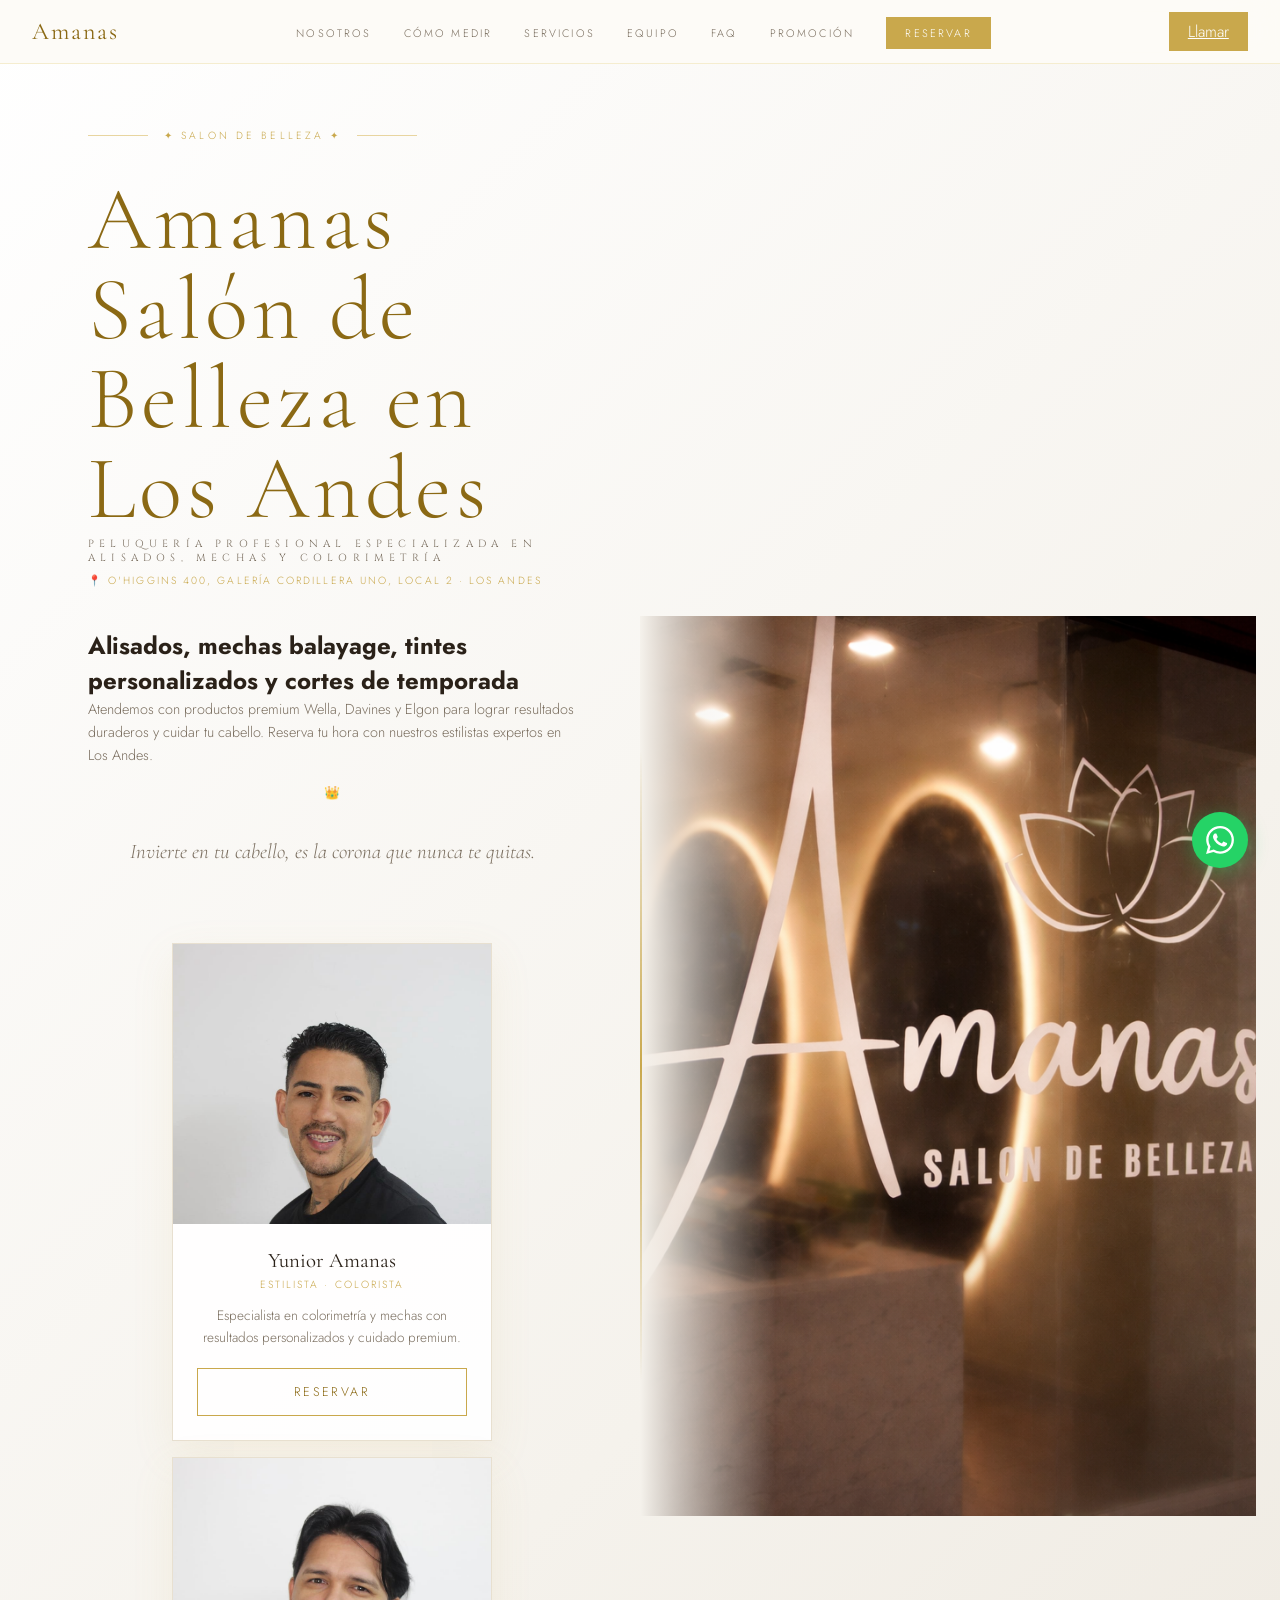
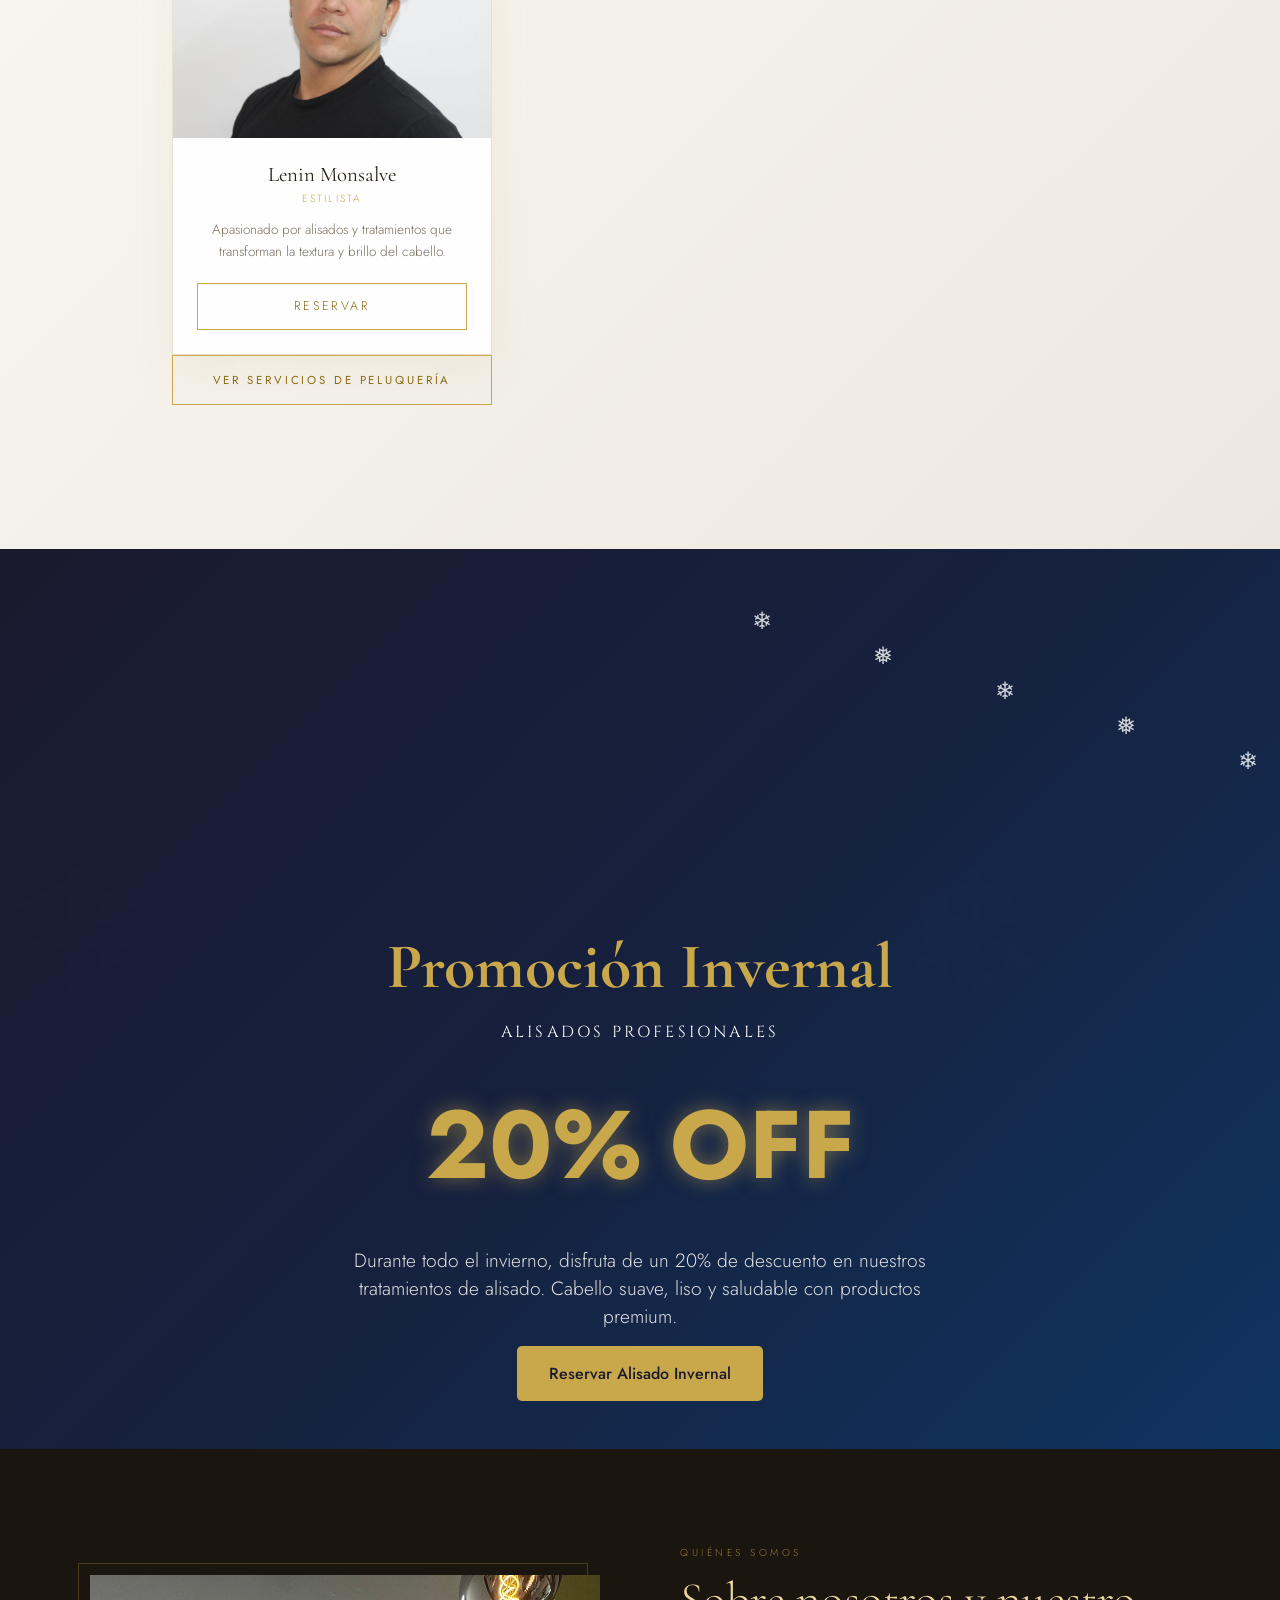
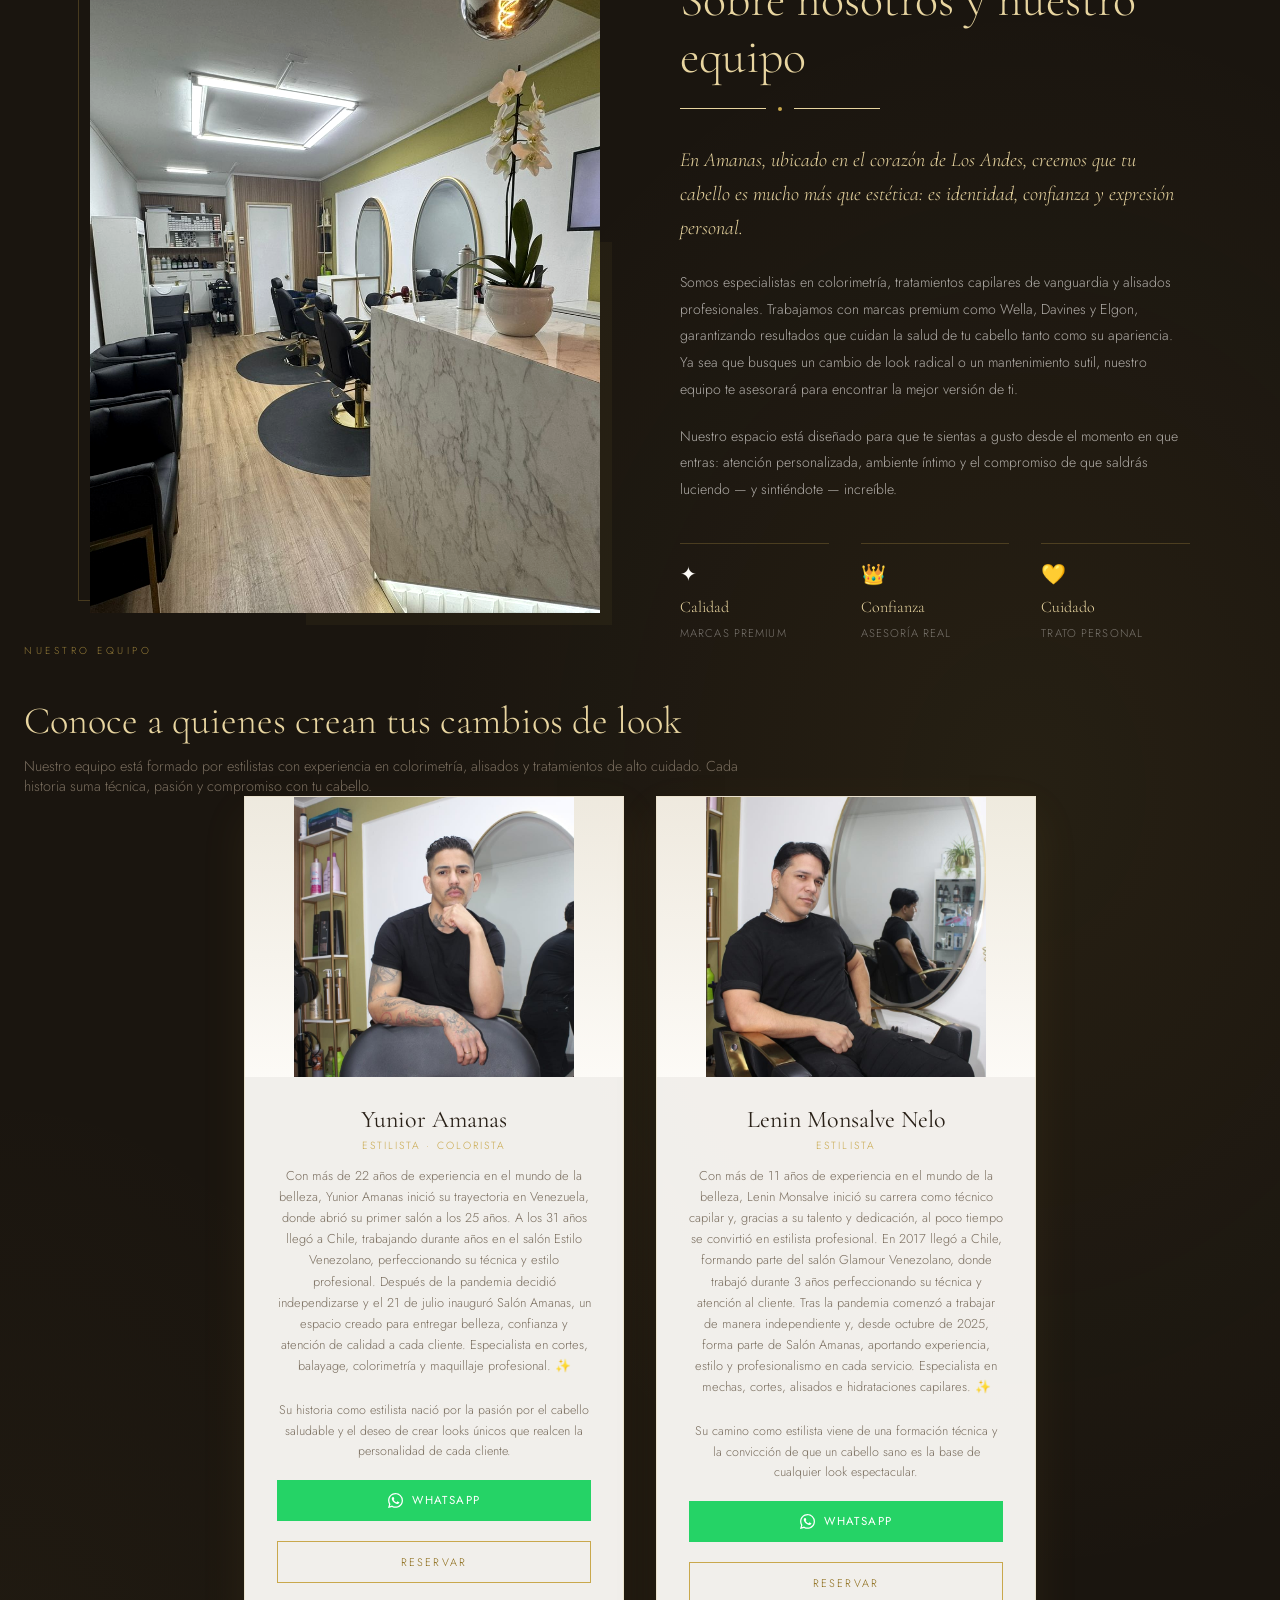
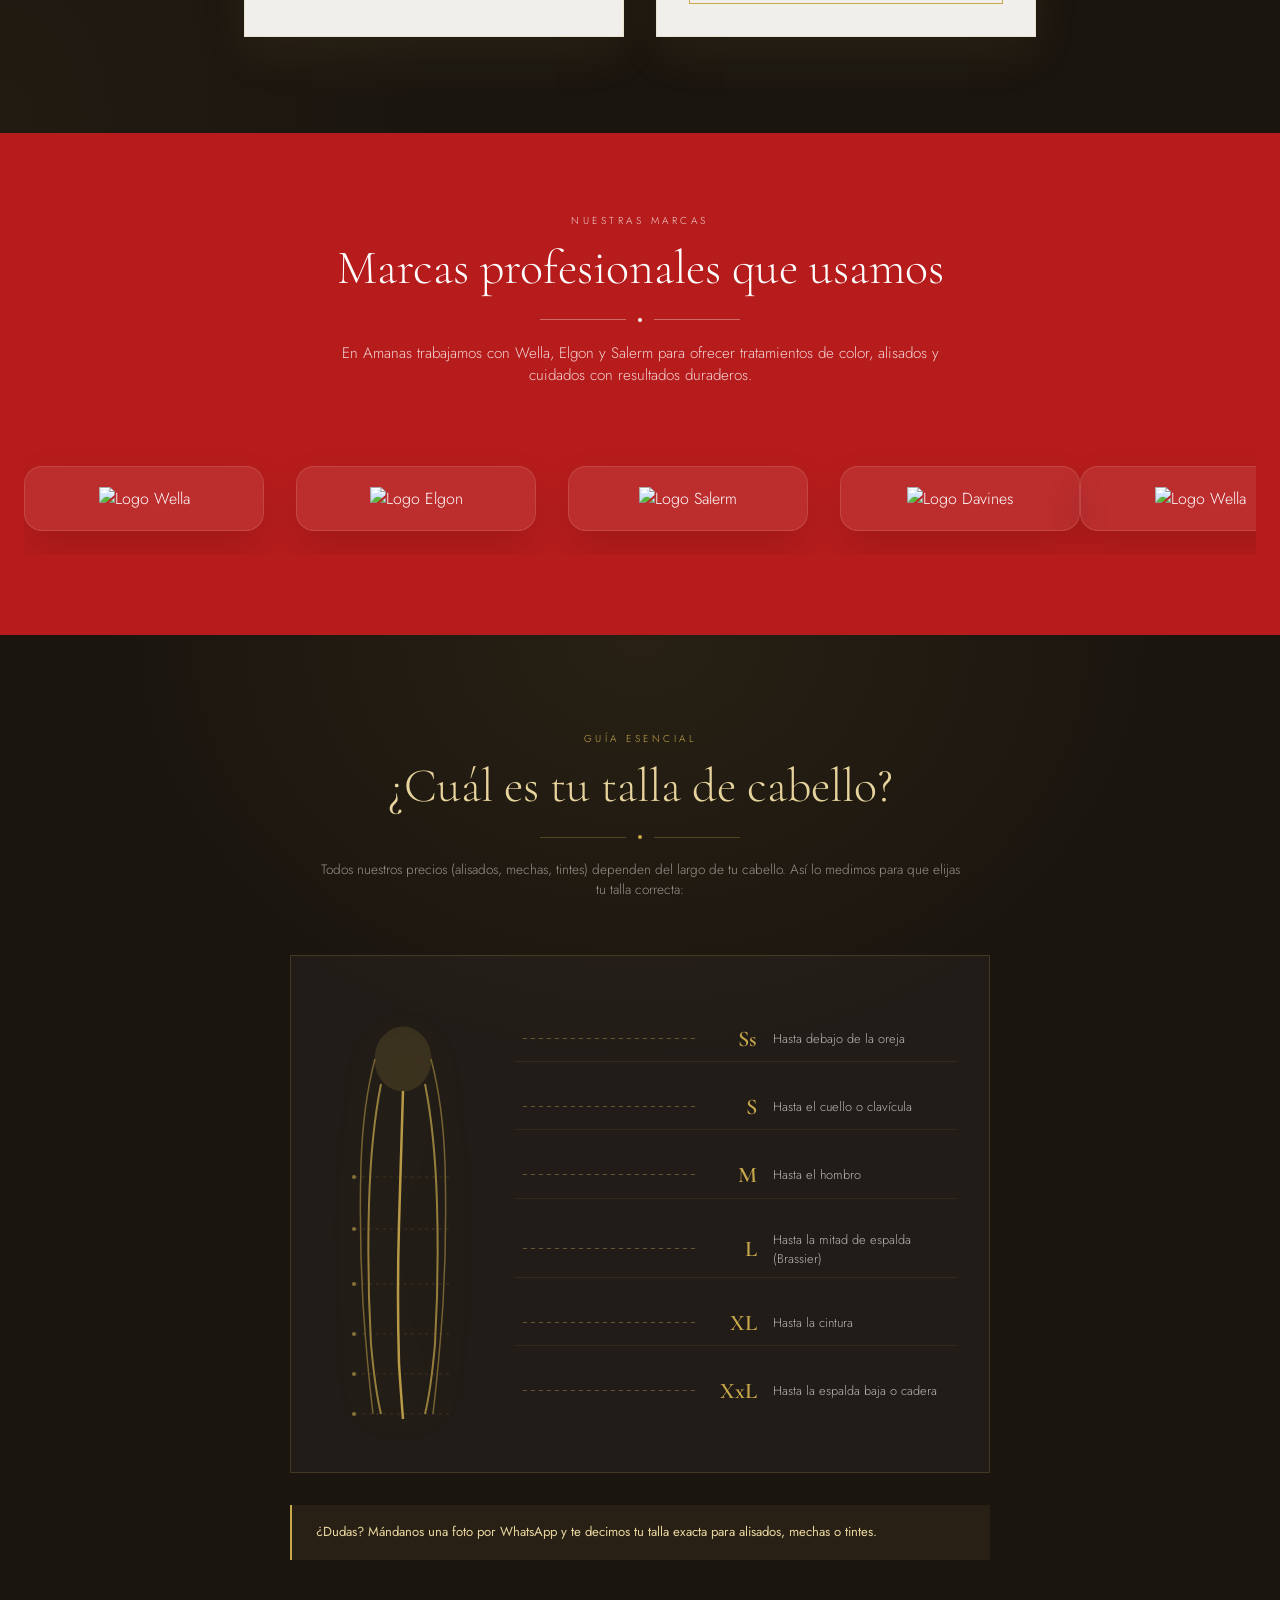
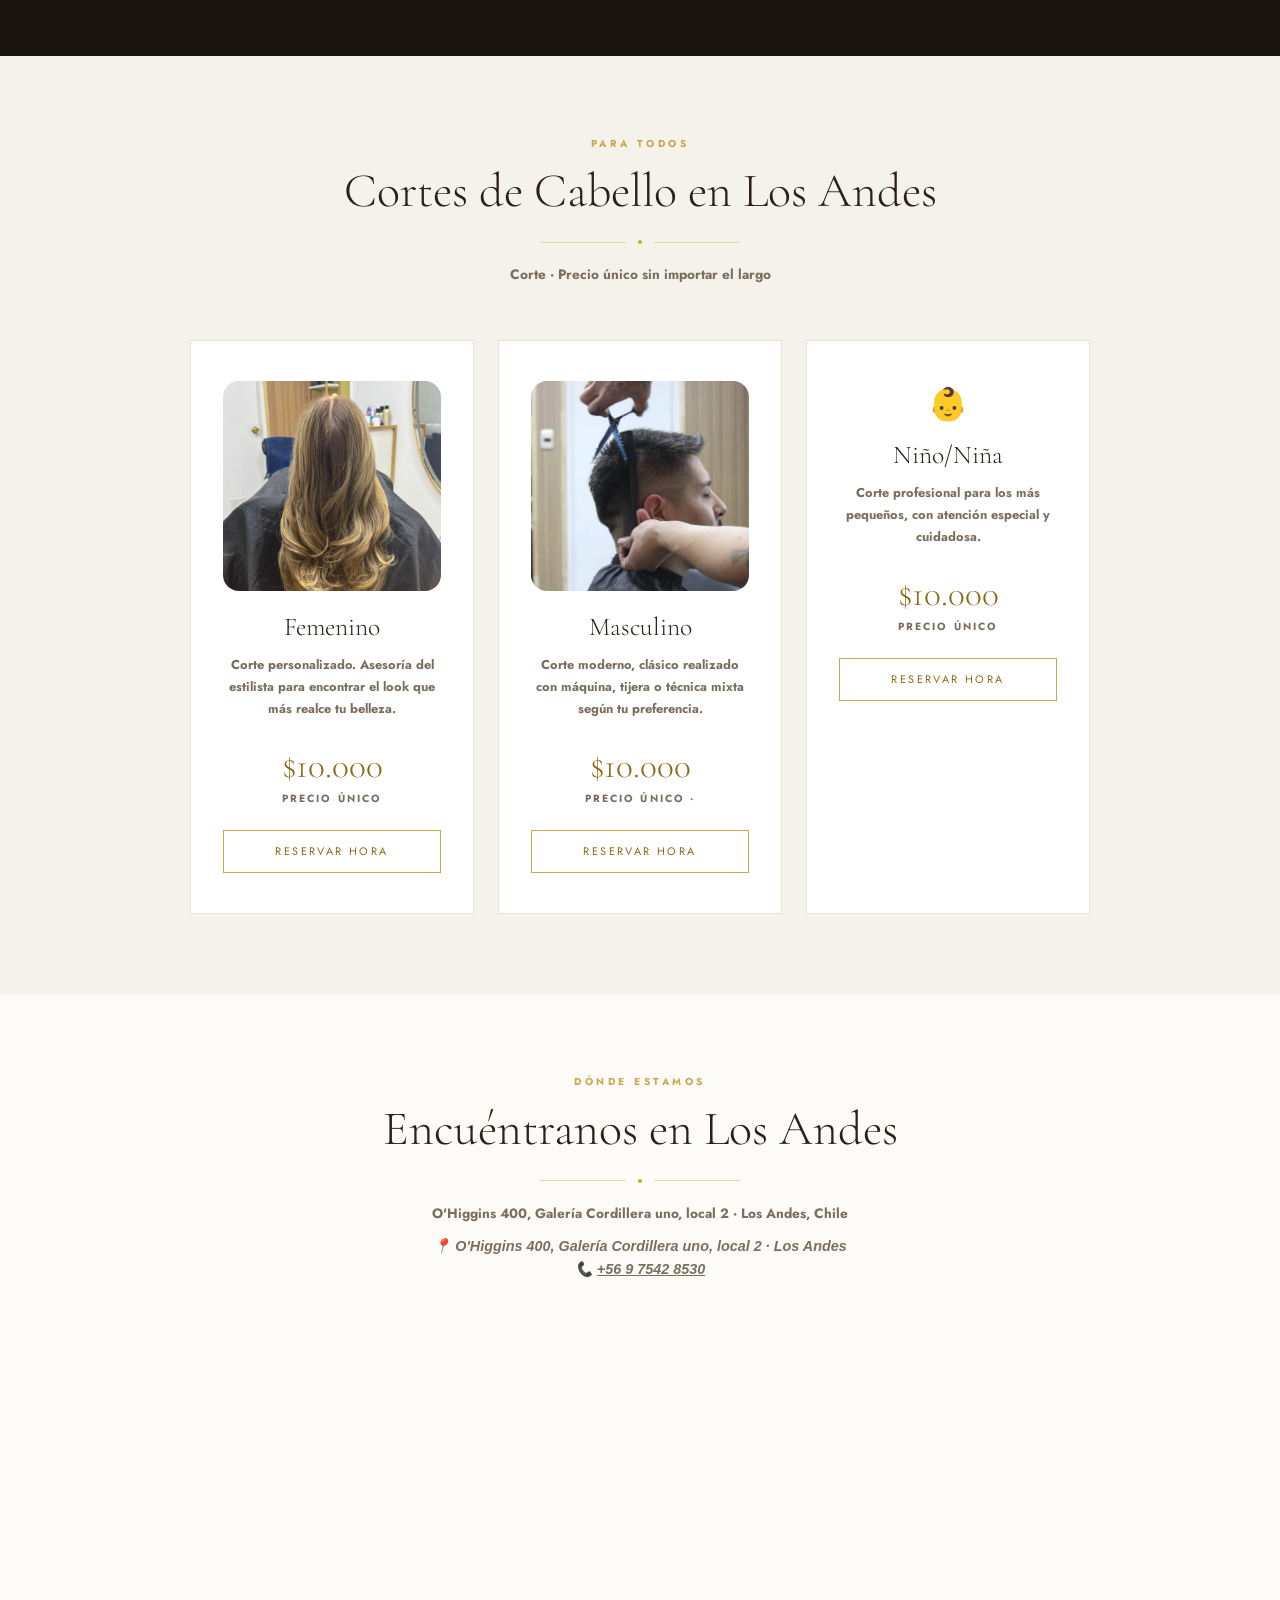
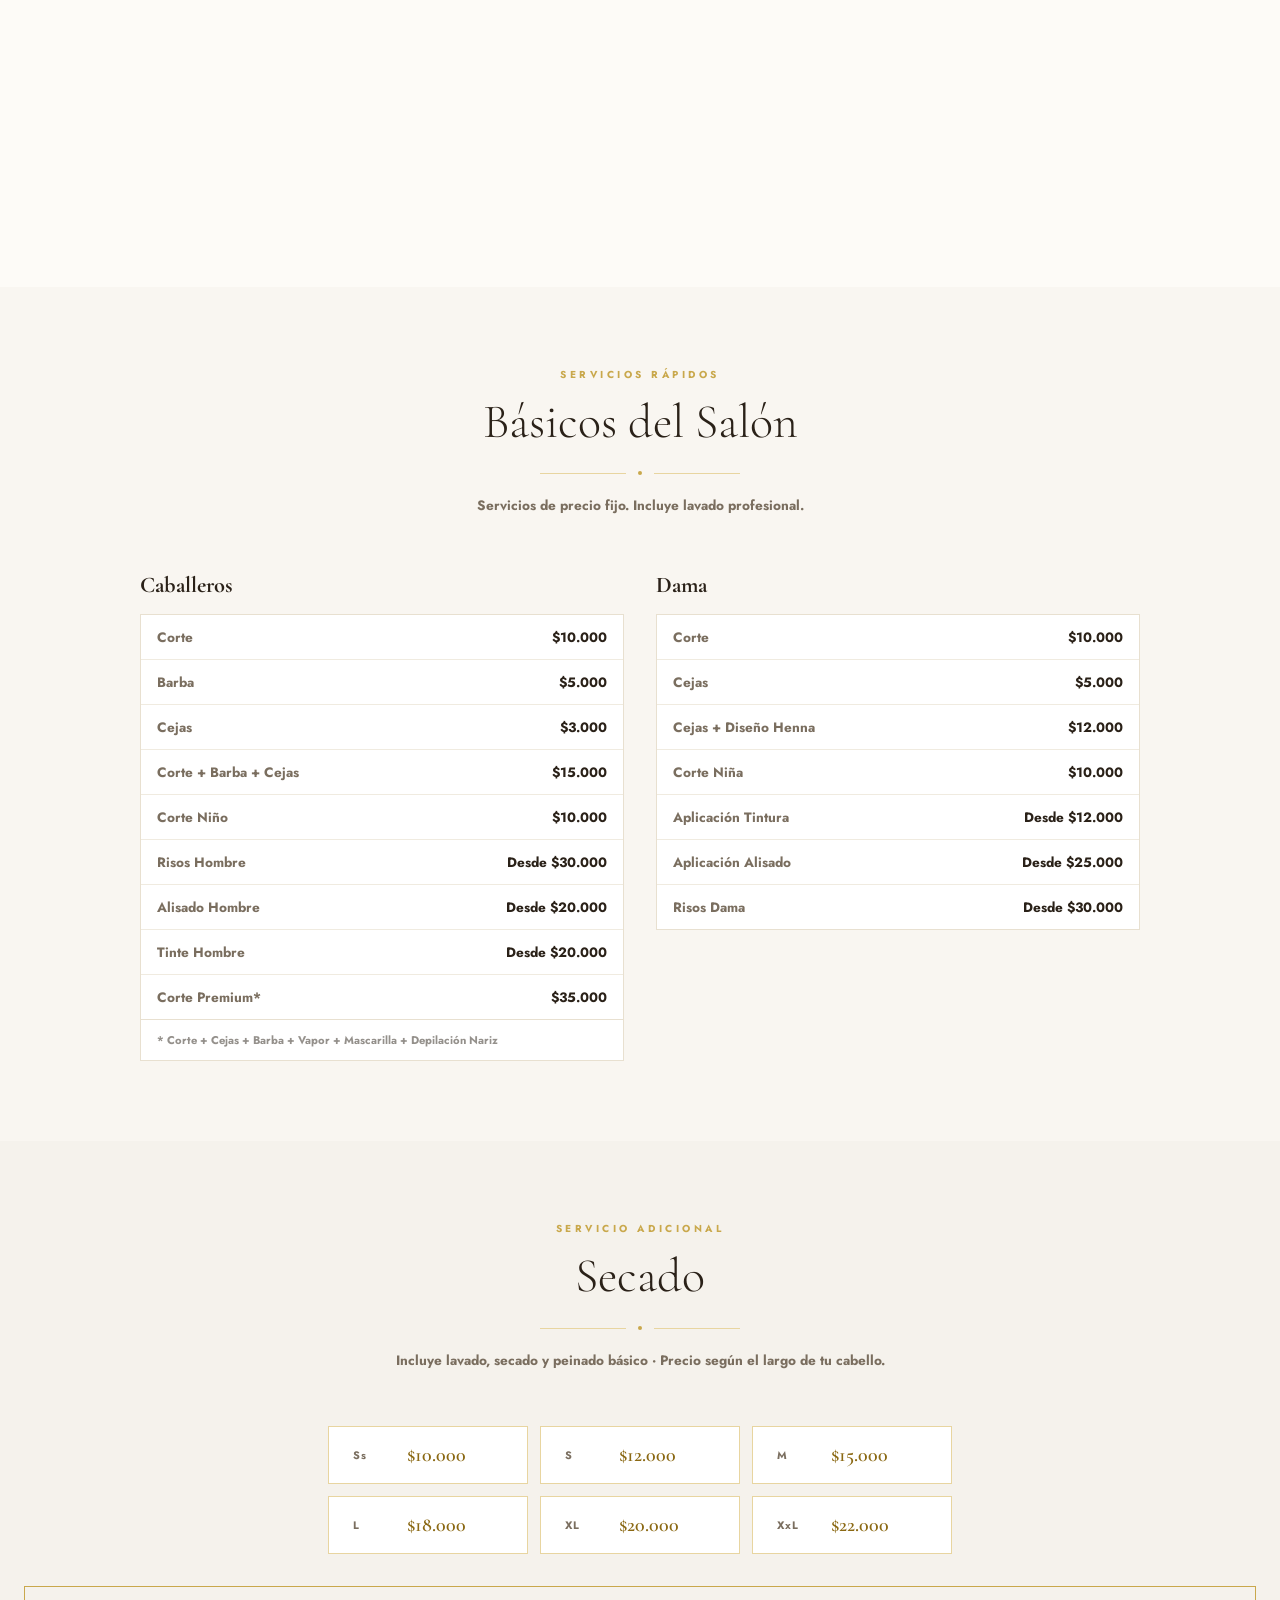
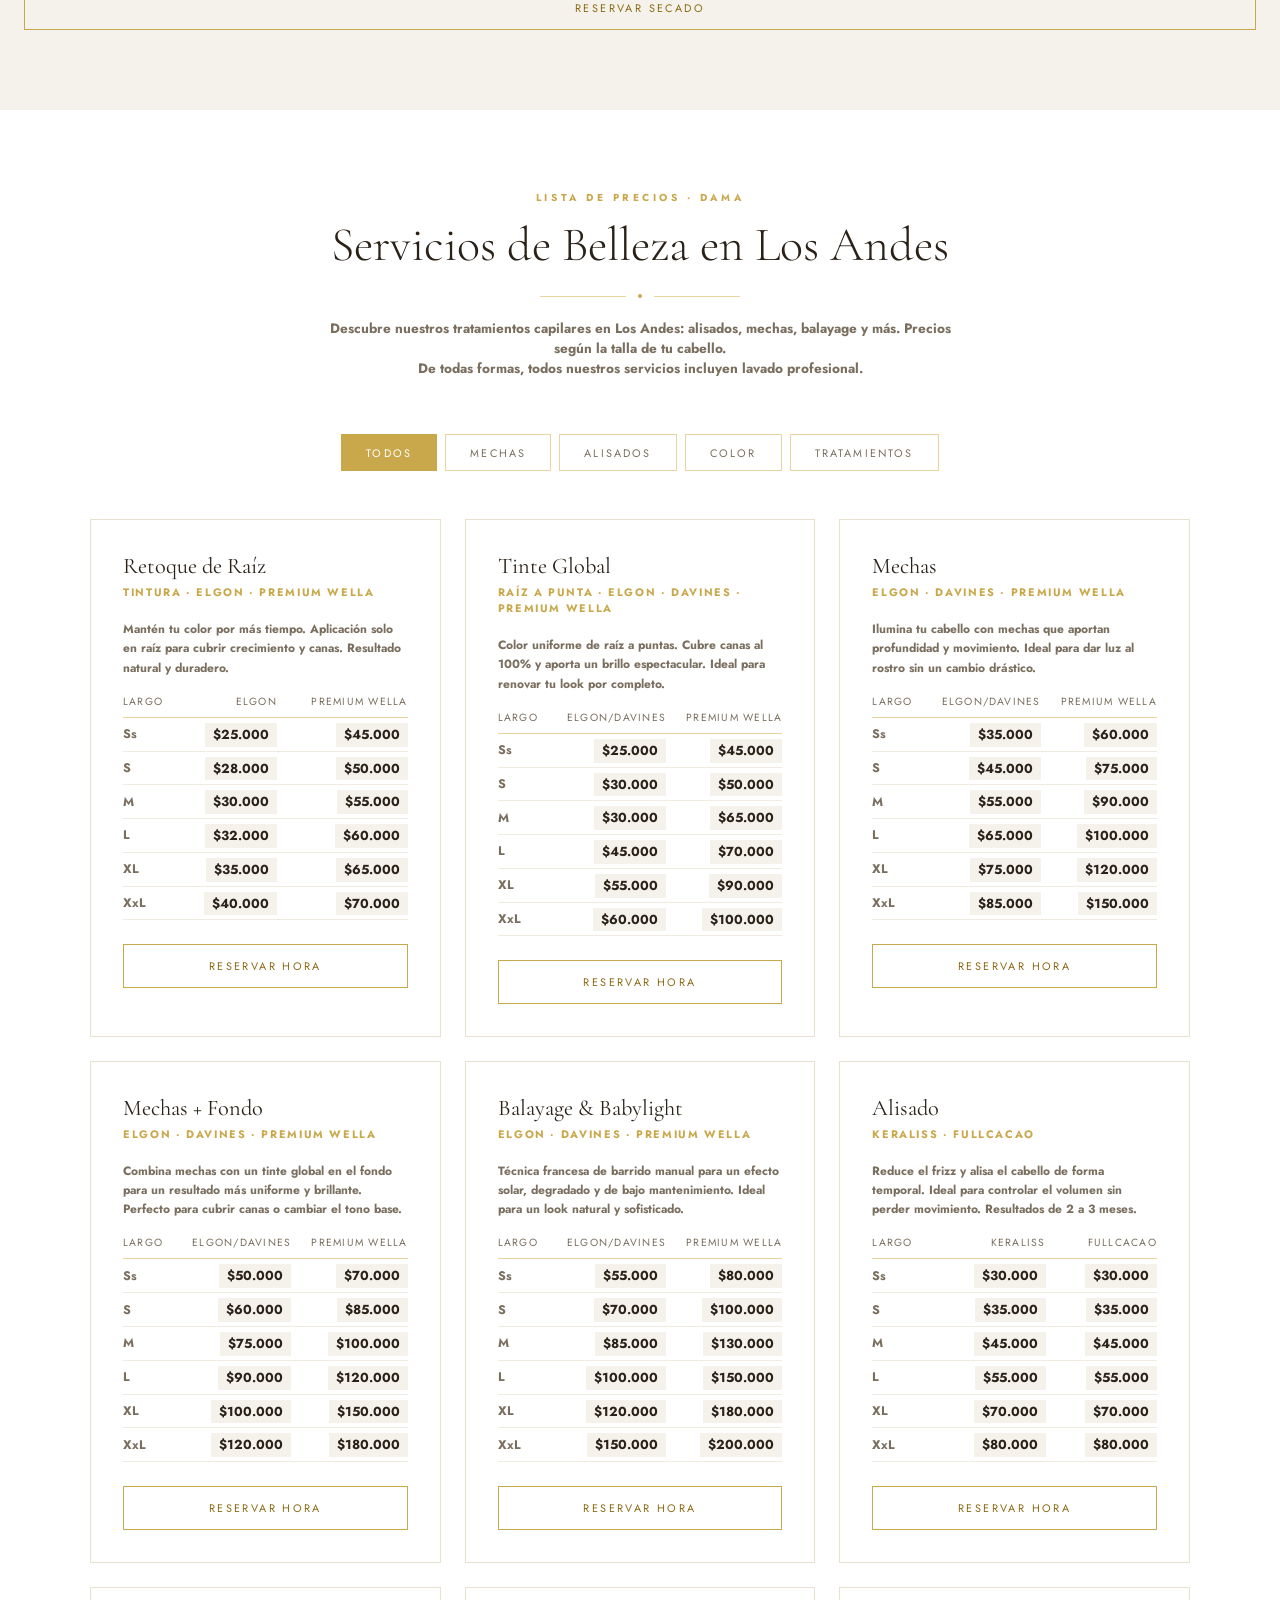
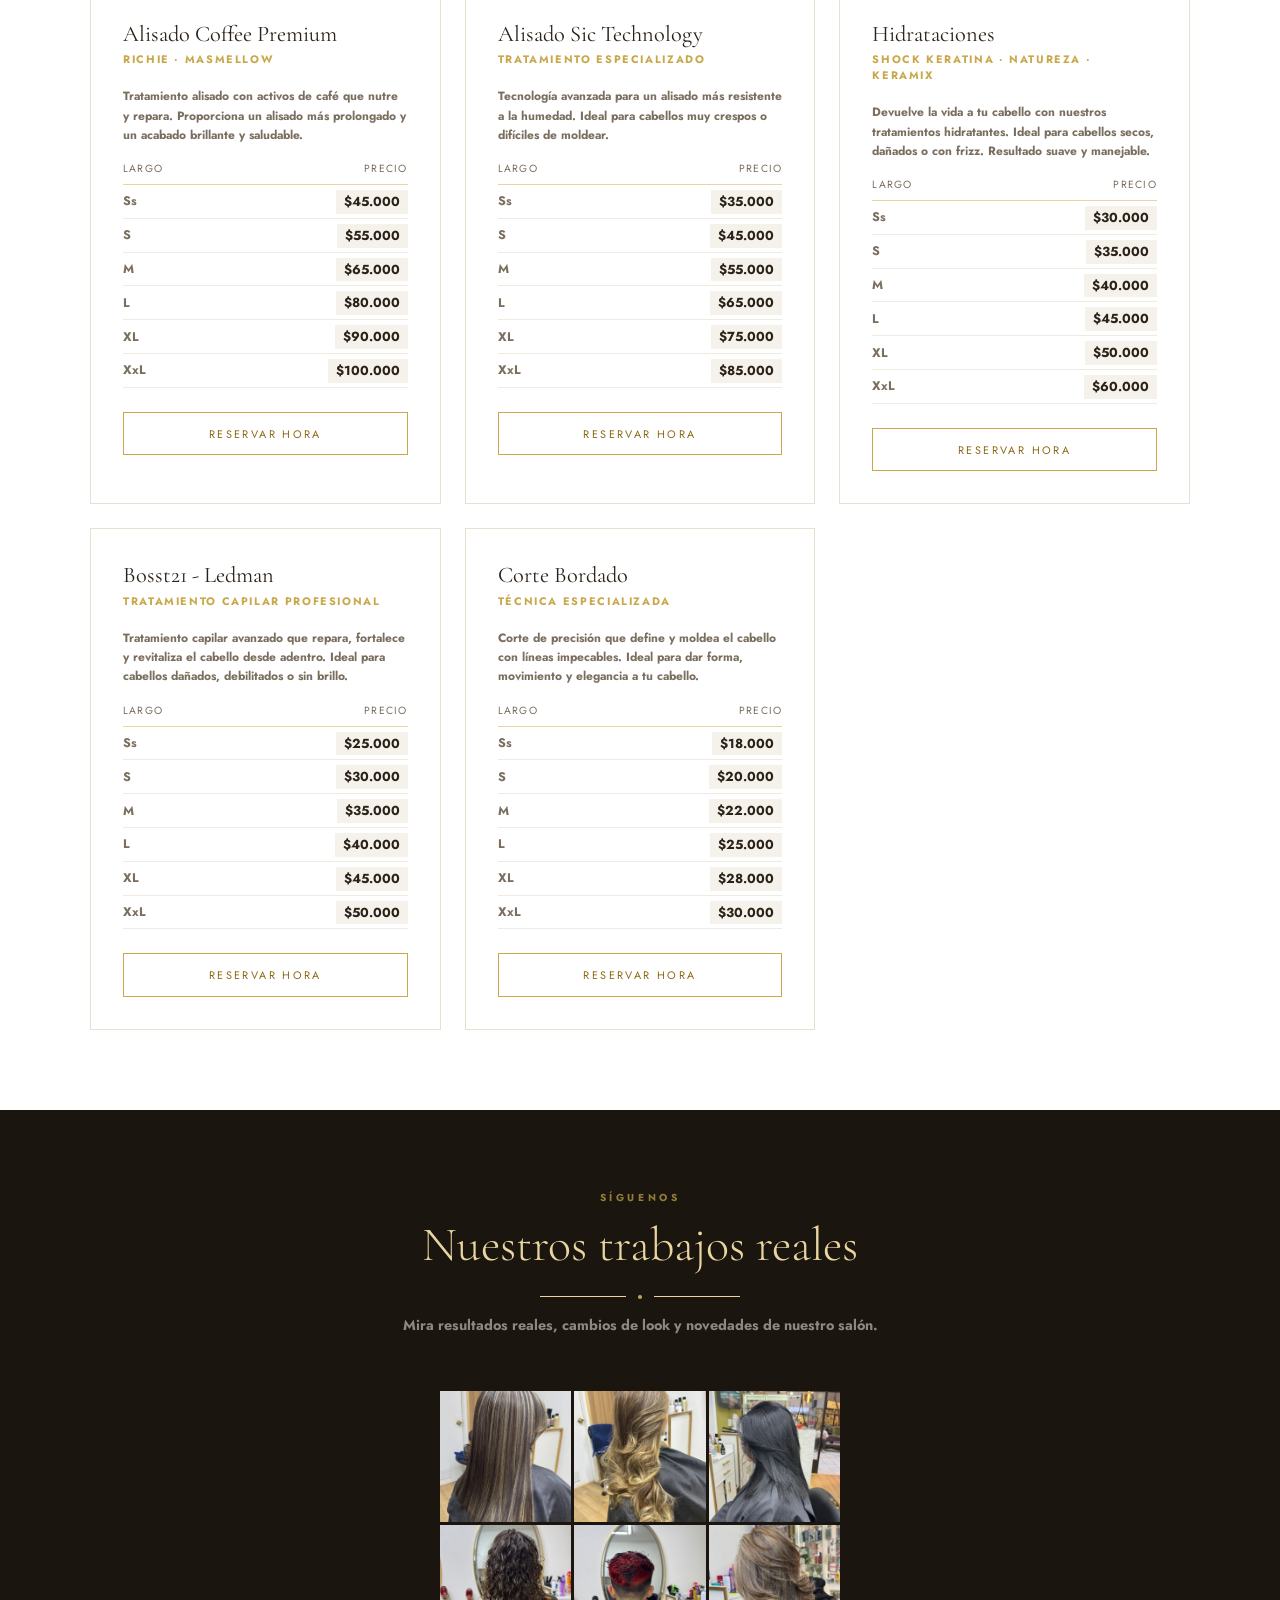
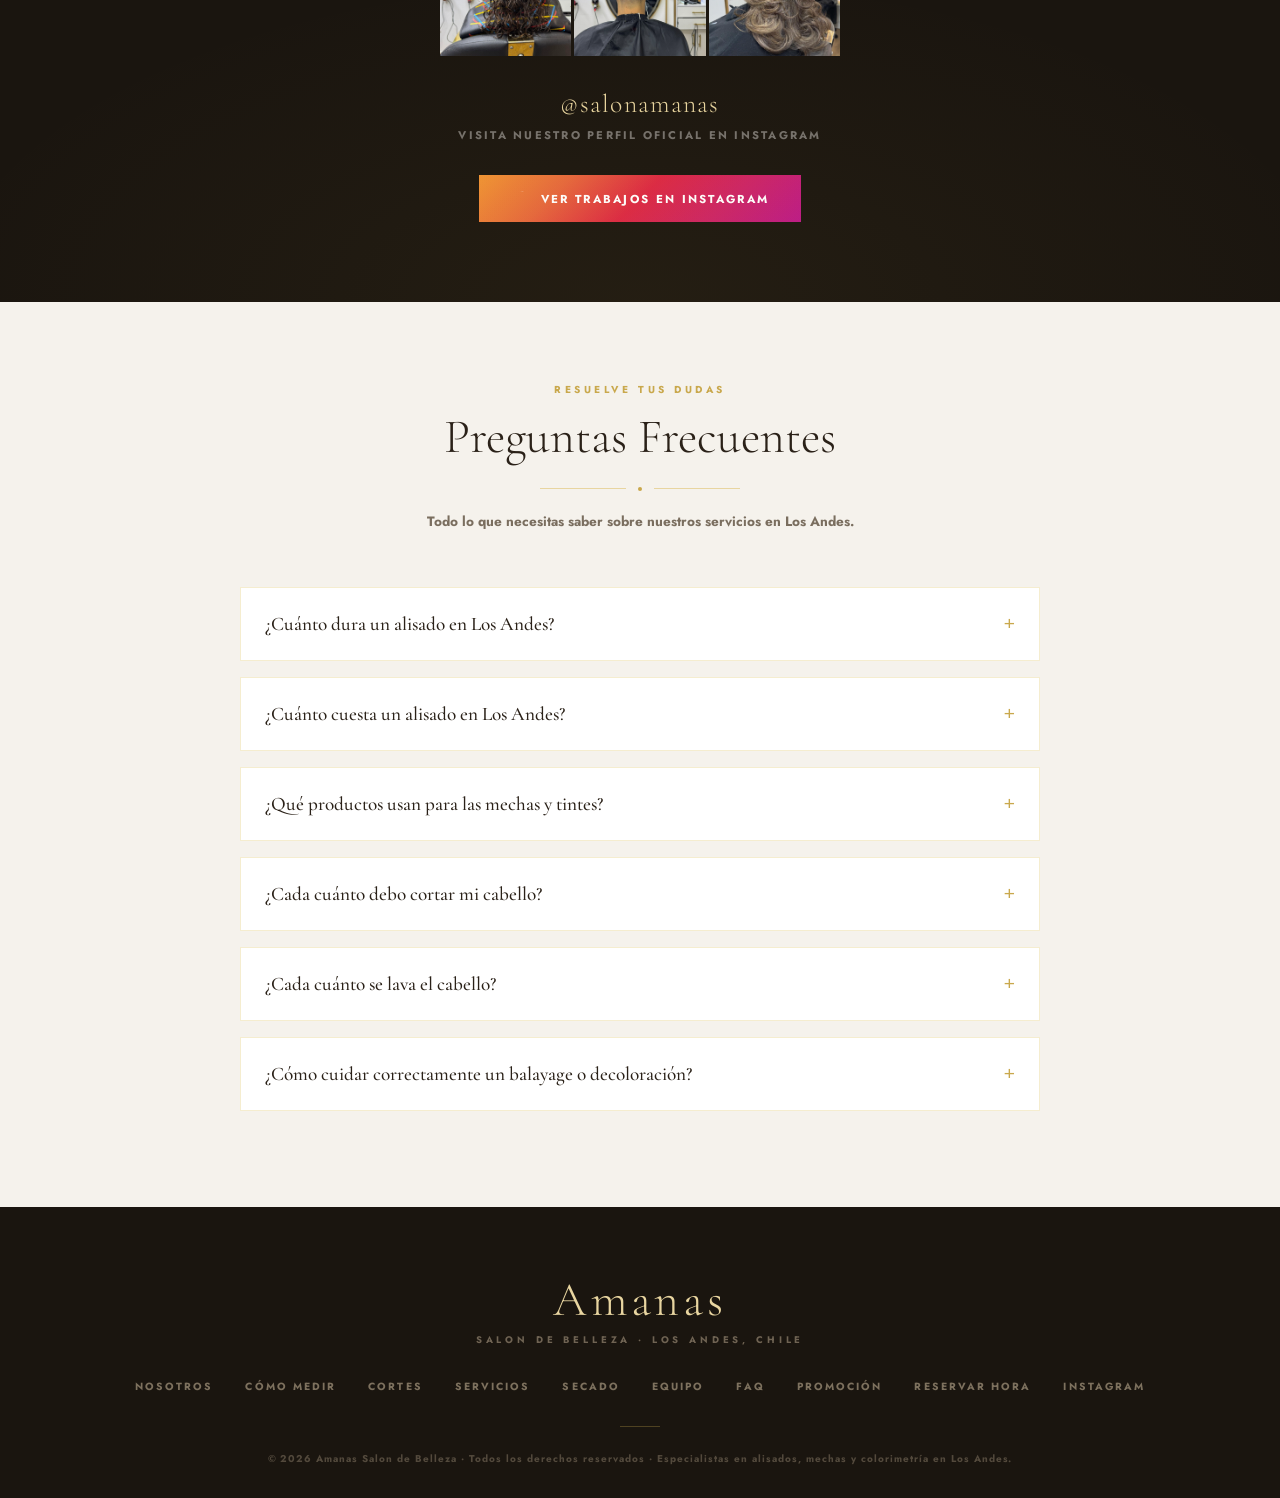
==== commit a94a2902: "cambios semana 1" ====
--- a/index.html
+++ b/index.html
@@ -282,6 +282,22 @@
     display: flex; gap: 1rem; flex-wrap: wrap; justify-content: center;
     opacity: 0; animation: fadeUp 1s 0.95s forwards;
   }
+  .hero-team-grid {
+    display: flex; gap: 1rem; flex-wrap: wrap; justify-content: center;
+    margin-top: 1.6rem;
+  }
+  .hero-team-card {
+    background: rgba(255,255,255,0.95); border: 1px solid #e8e0d0;
+    overflow: hidden; text-align: center; flex: 1; min-width: 240px; max-width: 320px;
+    box-shadow: 0 14px 40px rgba(201,168,76,0.1);
+  }
+  .hero-team-card .team-photo-wrap { height: 280px; }
+  .hero-team-card .team-body { padding: 1.5rem; }
+  .hero-team-card .team-name { font-size: 1.3rem; margin-bottom: 0.25rem; }
+  .hero-team-card .team-bio { font-size: 0.85rem; margin-bottom: 1.25rem; }
+  .hero-team-card .team-btns { display: flex; justify-content: center; }
+  .hero-team-card .btn-reservar-team { padding: 0.85rem 1.1rem; font-size: 0.78rem; }
+  .btn-mini { padding: 0.8rem 1.6rem; font-size: 0.7rem; }
 
   @keyframes fadeUp {
     from { opacity: 0; transform: translateY(24px); }
@@ -389,6 +405,55 @@
     .about-text .section-header { text-align: center; }
     .about-text .divider { margin: 1.25rem auto; }
     .about-values { justify-content: center; }
+  }
+
+  /* ── MARCAS ── */
+  .brands-section {
+    background: #b71c1c;
+    color: #fff;
+    padding: 5rem 1.5rem;
+    overflow: hidden;
+  }
+  .brands-section .section-title { color: #fff; }
+  .brands-section .section-label { color: rgba(255,255,255,0.8); }
+  .brands-section .divider::before, .brands-section .divider::after { background: rgba(255,255,255,0.35); }
+  .brands-section .divider-dot { background: #fff; }
+  .brands-section p { color: rgba(255,255,255,0.8); }
+  .brands-carousel { overflow: hidden; padding: 1.5rem 0; }
+  .brands-track {
+    display: flex;
+    gap: 0;
+    align-items: center;
+    width: max-content;
+    animation: brandsScroll 16s linear infinite;
+    will-change: transform;
+  }
+  .brands-set {
+    display: flex;
+    gap: 2rem;
+  }
+  .brand-item {
+    flex: none;
+    width: 240px;
+    min-width: 240px;
+    display: flex;
+    align-items: center;
+    justify-content: center;
+    padding: 1.25rem 1.5rem;
+    background: rgba(255,255,255,0.08);
+    border-radius: 18px;
+    border: 1px solid rgba(255,255,255,0.12);
+    box-shadow: 0 18px 40px rgba(0,0,0,0.12);
+  }
+  .brand-item img {
+    max-width: 170px;
+    max-height: 90px;
+    object-fit: contain;
+    filter: brightness(1.05);
+  }
+  @keyframes brandsScroll {
+    from { transform: translateX(0); }
+    to { transform: translateX(-50%); }
   }
 
   /* ── TUTORIAL MEDICIÓN ── */
@@ -590,20 +655,23 @@
     justify-content: center; max-width: 900px; margin: 0 auto;
   }
   .team-card {
-    background: var(--white); border: 1px solid #e8e0d0;
-    transition: box-shadow 0.3s; overflow: hidden; text-align: center;
+    background: rgba(253,251,247,0.95); border: 1px solid rgba(201,168,76,0.18);
+    transition: box-shadow 0.3s, transform 0.3s; overflow: hidden; text-align: center;
     flex: 1; min-width: 280px; max-width: 380px;
-  }
-  .team-card:hover { box-shadow: 0 10px 40px rgba(201,168,76,0.12); }
+    box-shadow: 0 18px 45px rgba(201,168,76,0.08);
+  }
+  .team-card:hover { box-shadow: 0 18px 55px rgba(201,168,76,0.16); transform: translateY(-3px); }
   .team-photo-wrap {
     position: relative; width: 100%; height: 280px;
-    overflow: hidden; background: var(--pearl2);
+    overflow: hidden; background: linear-gradient(180deg, rgba(201,168,76,0.08), rgba(253,251,247,0.95));
   }
   .team-photo {
     width: 100%; height: 100%; object-fit: cover; object-position: center top;
     display: block; transition: transform 0.5s ease;
   }
+  .team-photo.rotate-180 { transform: rotate(270deg); }
   .team-card:hover .team-photo { transform: scale(1.04); }
+  .team-card:hover .team-photo.rotate-180 { transform: rotate(270deg) scale(1.04); }
   .team-avatar-fallback {
     width: 100%; height: 100%; display: none; align-items: center; justify-content: center;
     font-family: 'Cormorant Garamond', serif; font-size: 4rem; font-weight: 300;
@@ -613,6 +681,10 @@
   .team-name {
     font-family: 'Cormorant Garamond', serif; font-size: 1.5rem;
     font-weight: 400; margin-bottom: 0.25rem; color: var(--text);
+  }
+  .team-history {
+    font-size: 0.78rem; color: var(--text-muted); line-height: 1.65;
+    margin-bottom: 1.1rem;
   }
   .team-role {
     font-size: 0.65rem; color: var(--gold); letter-spacing: 0.2em;
@@ -946,19 +1018,51 @@
       <span class="hero-ornament-icon">✦ Salon de Belleza ✦</span>
       <div class="hero-ornament-line"></div>
     </div>
-    <h1 class="salon-name">Amanas</h1>
-    <p class="salon-subtitle">Peluquería y salón de belleza en Los Andes</p>
+    <h1 class="salon-name" id="heroHeading">Amanas Salón de Belleza en Los Andes</h1>
+    <p class="salon-subtitle">Peluquería profesional especializada en alisados, mechas y colorimetría</p>
     <p class="salon-location">📍 O'Higgins 400, Galería Cordillera uno, local 2 · Los Andes</p>
-    <p class="hero-text" style="font-size:0.9rem;color:var(--text-muted);margin-bottom:1rem;line-height:1.6;">Alisados, mechas, tintes, balayage y cortes con productos premium Wella, Davines y Elgon. Reserva tu hora por WhatsApp o Setmore.</p>
+    <h2 class="hero-service-title">Alisados, mechas balayage, tintes personalizados y cortes de temporada</h2>
+    <p class="hero-text" style="font-size:0.9rem;color:var(--text-muted);margin-bottom:1rem;line-height:1.6;">Atendemos con productos premium Wella, Davines y Elgon para lograr resultados duraderos y cuidar tu cabello. Reserva tu hora con nuestros estilistas expertos en Los Andes.</p>
     <div class="gold-divider"><span class="gold-divider-icon">👑</span></div>
     <p class="hero-quote">Invierte en tu cabello, es la corona que nunca te quitas.</p>
+    <div class="hero-team-grid">
+      <article class="hero-team-card">
+        <div class="team-photo-wrap">
+          <img src="yunior3.jpeg" alt="Yunior Amanas, estilista colorista en Amanas Los Andes" class="team-photo"
+            onerror="this.style.display='none'; this.nextElementSibling.style.display='flex';">
+          <div class="team-avatar-fallback" style="display:none;">Y</div>
+        </div>
+        <div class="team-body">
+          <h3 class="team-name">Yunior Amanas</h3>
+          <p class="team-role">Estilista · Colorista</p>
+          <p class="team-bio">Especialista en colorimetría y mechas con resultados personalizados y cuidado premium.</p>
+          <div class="team-btns">
+            <a href="https://salonamanas.setmore.com/yuniorjose" class="btn-reservar-team" target="_blank">Reservar</a>
+          </div>
+        </div>
+      </article>
+      <article class="hero-team-card">
+        <div class="team-photo-wrap">
+          <img src="L.jpeg" alt="Lenin Monsalve, estilista especialista en alisados en Amanas" class="team-photo"
+            onerror="this.style.display='none'; this.nextElementSibling.style.display='flex';">
+          <div class="team-avatar-fallback" style="display:none;">L</div>
+        </div>
+        <div class="team-body">
+          <h3 class="team-name">Lenin Monsalve</h3>
+          <p class="team-role">Estilista</p>
+          <p class="team-bio">Apasionado por alisados y tratamientos que transforman la textura y brillo del cabello.</p>
+          <div class="team-btns">
+            <a href="https://salonamanas.setmore.com/lenin-monsalve" class="btn-reservar-team" target="_blank">Reservar</a>
+          </div>
+        </div>
+      </article>
+    </div>
     <div class="hero-btns">
-      <a href="https://salonamanas.setmore.com" target="_blank" class="btn-primary">Reservar hora</a>
-      <a href="#servicios" class="btn-secondary">Ver Precios</a>
+      <a href="#servicios" class="btn-secondary btn-mini">Ver servicios de peluquería</a>
     </div>
   </div>
   <div class="hero-image-panel" id="heroPanel">
-    <img src="hero4.png" alt="Amanas Salon de Belleza Los Andes" class="hero-img"
+    <img src="hero4.png" alt="Interior de Amanas Salón de Belleza en Los Andes" class="hero-img"
       onerror="document.getElementById('heroPanel').classList.add('no-image'); this.style.display='none'; document.getElementById('heroPlaceholder').style.display='flex';">
     <div class="hero-img-placeholder" id="heroPlaceholder" style="display:none;">
       <svg viewBox="0 0 24 24" fill="none" stroke="currentColor" stroke-width="1">
@@ -1015,7 +1119,7 @@
     <div class="about-text reveal">
       <div class="section-header">
         <span class="section-label" style="color:rgba(201,168,76,0.7);">Quiénes somos</span>
-        <h2 class="section-title" style="color:var(--gold-light);">Sobre nosotros</h2>
+        <h2 class="section-title" style="color:var(--gold-light);">Sobre nosotros y nuestro equipo</h2>
         <div class="divider" style="margin:1.25rem 0;"><div class="divider-dot" style="background:var(--gold);"></div></div>
       </div>
       <p class="about-lead">
@@ -1042,6 +1146,114 @@
           <span class="about-value-icon">💛</span>
           <span class="about-value-label">Cuidado</span>
           <span class="about-value-desc">Trato personal</span>
+        </div>
+      </div>
+    </div>
+  </div>
+
+  <div class="team-intro reveal">
+    <span class="section-label" style="color:rgba(201,168,76,0.7);">Nuestro Equipo</span>
+    <h3 class="section-title" style="color:var(--gold-light); font-size: clamp(1.8rem, 3vw, 2.5rem); margin-top: 2.5rem;">Conoce a quienes crean tus cambios de look</h3>
+    <p style="font-size:0.9rem;color:var(--text-muted);margin-top:0.75rem;max-width:720px;">
+      Nuestro equipo está formado por estilistas con experiencia en colorimetría, alisados y tratamientos de alto cuidado. Cada historia suma técnica, pasión y compromiso con tu cabello.
+    </p>
+  </div>
+  <div class="team-grid reveal" id="equipo">
+
+    <div class="team-card">
+      <div class="team-photo-wrap">
+        <img src="Yuniorfoto.jpeg" alt="Yunior Piña - Especialista en colorimetría en Los Andes" class="team-photo rotate-180"
+          onerror="this.style.display='none'; this.nextElementSibling.style.display='flex';">
+        <div class="team-avatar-fallback" style="display:none;">Y</div>
+      </div>
+      <div class="team-body">
+        <h3 class="team-name">Yunior Amanas</h3>
+        <p class="team-role">Estilista · Colorista</p>
+        <p class="team-bio">Con más de 22 años de experiencia en el mundo de la belleza, Yunior Amanas inició su trayectoria en Venezuela, donde abrió su primer salón a los 25 años.
+
+A los 31 años llegó a Chile, trabajando durante años en el salón Estilo Venezolano, perfeccionando su técnica y estilo profesional.
+
+Después de la pandemia decidió independizarse y el 21 de julio inauguró Salón Amanas, un espacio creado para entregar belleza, confianza y atención de calidad a cada cliente.
+
+Especialista en cortes, balayage, colorimetría y maquillaje profesional. ✨</p>
+        <p class="team-history">Su historia como estilista nació por la pasión por el cabello saludable y el deseo de crear looks únicos que realcen la personalidad de cada cliente.</p>
+        <div class="team-btns">
+          <a href="https://wa.me/56975428530?text=Hola!%20Quiero%20reservar%20con%20Yunior%20Piña%20en%20Amanas%20%F0%9F%92%87%E2%80%8D%E2%99%80%EF%B8%8F" class="btn-wsp" target="_blank">
+            <svg width="15" height="15" viewBox="0 0 24 24" fill="currentColor"><path d="M17.472 14.382c-.297-.149-1.758-.867-2.03-.967-.273-.099-.471-.148-.67.15-.197.297-.767.966-.94 1.164-.173.199-.347.223-.644.075-.297-.15-1.255-.463-2.39-1.475-.883-.788-1.48-1.761-1.653-2.059-.173-.297-.018-.458.13-.606.134-.133.298-.347.446-.52.149-.174.198-.298.298-.497.099-.198.05-.371-.025-.52-.075-.149-.669-1.612-.916-2.207-.242-.579-.487-.5-.669-.51-.173-.008-.371-.01-.57-.01-.198 0-.52.074-.792.372-.272.297-1.04 1.016-1.04 2.479 0 1.462 1.065 2.875 1.213 3.074.149.198 2.096 3.2 5.077 4.487.709.306 1.262.489 1.694.625.712.227 1.36.195 1.871.118.571-.085 1.758-.719 2.006-1.413.248-.694.248-1.289.173-1.413-.074-.124-.272-.198-.57-.347m-5.421 7.403h-.004a9.87 9.87 0 01-5.031-1.378l-.361-.214-3.741.982.998-3.648-.235-.374a9.86 9.86 0 01-1.51-5.26c.001-5.45 4.436-9.884 9.888-9.884 2.64 0 5.122 1.03 6.988 2.898a9.825 9.825 0 012.893 6.994c-.003 5.45-4.437 9.884-9.885 9.884m8.413-18.297A11.815 11.815 0 0012.05 0C5.495 0 .16 5.335.157 11.892c0 2.096.547 4.142 1.588 5.945L.057 24l6.305-1.654a11.882 11.882 0 005.683 1.448h.005c6.554 0 11.89-5.335 11.893-11.893a11.821 11.821 0 00-3.48-8.413z"/></svg>
+            WhatsApp
+          </a>
+          <a href="https://salonamanas.setmore.com/yuniorjose" class="btn-reservar-team" target="_blank">Reservar</a>
+        </div>
+      </div>
+    </div>
+
+    <div class="team-card">
+      <div class="team-photo-wrap">
+        <img src="Lenin.jpeg" alt="Lenin Monsalve - Especialista en alisados en Los Andes" class="team-photo rotate-180"
+          onerror="this.style.display='none'; this.nextElementSibling.style.display='flex';">
+        <div class="team-avatar-fallback" style="display:none;">L</div>
+      </div>
+      <div class="team-body">
+        <h3 class="team-name">Lenin Monsalve Nelo</h3>
+        <p class="team-role">Estilista</p>
+        <p class="team-bio">Con más de 11 años de experiencia en el mundo de la belleza, Lenin Monsalve inició su carrera como técnico capilar y, gracias a su talento y dedicación, al poco tiempo se convirtió en estilista profesional.
+
+En 2017 llegó a Chile, formando parte del salón Glamour Venezolano, donde trabajó durante 3 años perfeccionando su técnica y atención al cliente.
+
+Tras la pandemia comenzó a trabajar de manera independiente y, desde octubre de 2025, forma parte de Salón Amanas, aportando experiencia, estilo y profesionalismo en cada servicio.
+
+Especialista en mechas, cortes, alisados e hidrataciones capilares. ✨</p>
+        <p class="team-history">Su camino como estilista viene de una formación técnica y la convicción de que un cabello sano es la base de cualquier look espectacular.</p>
+        <div class="team-btns">
+          <a href="https://wa.me/56975428530?text=Hola!%20Quiero%20reservar%20con%20Lenin%20Monsalve%20en%20Amanas%20%F0%9F%92%87%E2%80%8D%E2%99%80%EF%B8%8F" class="btn-wsp" target="_blank">
+            <svg width="15" height="15" viewBox="0 0 24 24" fill="currentColor"><path d="M17.472 14.382c-.297-.149-1.758-.867-2.03-.967-.273-.099-.471-.148-.67.15-.197.297-.767.966-.94 1.164-.173.199-.347.223-.644.075-.297-.15-1.255-.463-2.39-1.475-.883-.788-1.48-1.761-1.653-2.059-.173-.297-.018-.458.13-.606.134-.133.298-.347.446-.52.149-.174.198-.298.298-.497.099-.198.05-.371-.025-.52-.075-.149-.669-1.612-.916-2.207-.242-.579-.487-.5-.669-.51-.173-.008-.371-.01-.57-.01-.198 0-.52.074-.792.372-.272.297-1.04 1.016-1.04 2.479 0 1.462 1.065 2.875 1.213 3.074.149.198 2.096 3.2 5.077 4.487.709.306 1.262.489 1.694.625.712.227 1.36.195 1.871.118.571-.085 1.758-.719 2.006-1.413.248-.694.248-1.289.173-1.413-.074-.124-.272-.198-.57-.347m-5.421 7.403h-.004a9.87 9.87 0 01-5.031-1.378l-.361-.214-3.741.982.998-3.648-.235-.374a9.86 9.86 0 01-1.51-5.26c.001-5.45 4.436-9.884 9.888-9.884 2.64 0 5.122 1.03 6.988 2.898a9.825 9.825 0 012.893 6.994c-.003 5.45-4.437 9.884-9.885 9.884m8.413-18.297A11.815 11.815 0 0012.05 0C5.495 0 .16 5.335.157 11.892c0 2.096.547 4.142 1.588 5.945L.057 24l6.305-1.654a11.882 11.882 0 005.683 1.448h.005c6.554 0 11.89-5.335 11.893-11.893a11.821 11.821 0 00-3.48-8.413z"/></svg>
+            WhatsApp
+          </a>
+          <a href="https://salonamanas.setmore.com/lenin-monsalve" class="btn-reservar-team" target="_blank">Reservar</a>
+        </div>
+      </div>
+    </div>
+
+  </div>
+</section>
+
+<section class="brands-section reveal" id="marcas">
+  <div class="section-header">
+    <span class="section-label">Nuestras marcas</span>
+    <h2 class="section-title">Marcas profesionales que usamos</h2>
+    <div class="divider"><div class="divider-dot"></div></div>
+    <p style="font-size:0.95rem; max-width:720px; margin:0 auto;">
+      En Amanas trabajamos con Wella, Elgon y Salerm para ofrecer tratamientos de color, alisados y cuidados con resultados duraderos.
+    </p>
+  </div>
+  <div class="brands-carousel">
+    <div class="brands-track">
+      <div class="brands-set">
+        <div class="brand-item">
+          <img src="https://logos-world.net/wp-content/uploads/2020/11/Wella-Logo.png" alt="Logo Wella" loading="lazy">
+        </div>
+        <div class="brand-item">
+          <img src="https://www.hairmarket.it/pimages/Elgon-image-6-892.jpg" alt="Logo Elgon" loading="lazy">
+        </div>
+        <div class="brand-item">
+          <img src="https://www.vhv.rs/dpng/d/615-6158109_salerm-logo-salerm-cosmetics-hd-png-download.png" alt="Logo Salerm" loading="lazy">
+        </div>
+        <div class="brand-item">
+          <img src="https://encrypted-tbn0.gstatic.com/images?q=tbn:ANd9GcSsjL34DXHrnwZ3lcPrb5nub_L4WYSg_4R5OQ&s" alt="Logo Davines" loading="lazy">
+        </div>
+      </div>
+      <div class="brands-set">
+        <div class="brand-item">
+          <img src="https://logos-world.net/wp-content/uploads/2020/11/Wella-Logo.png" alt="Logo Wella" loading="lazy">
+        </div>
+        <div class="brand-item">
+          <img src="https://www.hairmarket.it/pimages/Elgon-image-6-892.jpg" alt="Logo Elgon" loading="lazy">
+        </div>
+        <div class="brand-item">
+          <img src="https://www.vhv.rs/dpng/d/615-6158109_salerm-logo-salerm-cosmetics-hd-png-download.png" alt="Logo Salerm" loading="lazy">
+        </div>
+        <div class="brand-item">
+          <img src="https://encrypted-tbn0.gstatic.com/images?q=tbn:ANd9GcSsjL34DXHrnwZ3lcPrb5nub_L4WYSg_4R5OQ&s" alt="Logo Davines" loading="lazy">
         </div>
       </div>
     </div>
@@ -1510,63 +1722,6 @@
 </section>
 
 <!-- ══════════════════════════════════════
-     7. NUESTRO EQUIPO
-════════════════════════════════════════ -->
-<section class="team-section" id="equipo">
-  <div class="section-header reveal">
-    <span class="section-label">Tu Estilista</span>
-    <h2 class="section-title">Nuestro Equipo</h2>
-    <div class="divider"><div class="divider-dot"></div></div>
-    <p style="font-size:0.85rem;color:var(--text-muted);margin-top:0.5rem;">Elige con quién quieres trabajar y reserva directamente. Especialistas en alisados, mechas y colorimetría.</p>
-  </div>
-  <div class="team-grid reveal">
-
-    <!-- ESTILISTA 1 ▸ cambia nombre, inicial (Y), foto, WhatsApp y link Setmore -->
-    <div class="team-card">
-      <div class="team-photo-wrap">
-        <img src="yunior3.jpeg" alt="Yunior Piña - Especialista en colorimetría en Los Andes" class="team-photo"
-          onerror="this.style.display='none'; this.nextElementSibling.style.display='flex';">
-        <div class="team-avatar-fallback" style="display:none;">Y</div>
-      </div>
-      <div class="team-body">
-        <h3 class="team-name">Yunior Amanas</h3>
-        <p class="team-role">Estilista · Colorista</p>
-        <p class="team-bio">Especialista en colorimetría y técnicas de mechas. Transforma el cabello con precisión y pasión, logrando looks únicos y personalizados.</p>
-        <div class="team-btns">
-          <a href="https://wa.me/56975428530?text=Hola!%20Quiero%20reservar%20con%20Yunior%20Piña%20en%20Amanas%20%F0%9F%92%87%E2%80%8D%E2%99%80%EF%B8%8F" class="btn-wsp" target="_blank">
-            <svg width="15" height="15" viewBox="0 0 24 24" fill="currentColor"><path d="M17.472 14.382c-.297-.149-1.758-.867-2.03-.967-.273-.099-.471-.148-.67.15-.197.297-.767.966-.94 1.164-.173.199-.347.223-.644.075-.297-.15-1.255-.463-2.39-1.475-.883-.788-1.48-1.761-1.653-2.059-.173-.297-.018-.458.13-.606.134-.133.298-.347.446-.52.149-.174.198-.298.298-.497.099-.198.05-.371-.025-.52-.075-.149-.669-1.612-.916-2.207-.242-.579-.487-.5-.669-.51-.173-.008-.371-.01-.57-.01-.198 0-.52.074-.792.372-.272.297-1.04 1.016-1.04 2.479 0 1.462 1.065 2.875 1.213 3.074.149.198 2.096 3.2 5.077 4.487.709.306 1.262.489 1.694.625.712.227 1.36.195 1.871.118.571-.085 1.758-.719 2.006-1.413.248-.694.248-1.289.173-1.413-.074-.124-.272-.198-.57-.347m-5.421 7.403h-.004a9.87 9.87 0 01-5.031-1.378l-.361-.214-3.741.982.998-3.648-.235-.374a9.86 9.86 0 01-1.51-5.26c.001-5.45 4.436-9.884 9.888-9.884 2.64 0 5.122 1.03 6.988 2.898a9.825 9.825 0 012.893 6.994c-.003 5.45-4.437 9.884-9.885 9.884m8.413-18.297A11.815 11.815 0 0012.05 0C5.495 0 .16 5.335.157 11.892c0 2.096.547 4.142 1.588 5.945L.057 24l6.305-1.654a11.882 11.882 0 005.683 1.448h.005c6.554 0 11.89-5.335 11.893-11.893a11.821 11.821 0 00-3.48-8.413z"/></svg>
-            WhatsApp
-          </a>
-          <a href="https://salonamanas.setmore.com/yuniorjose" class="btn-reservar-team" target="_blank">Reservar con Setmore</a>
-        </div>
-      </div>
-    </div>
-
-    <!-- ESTILISTA 2 ▸ cambia nombre, inicial (L), foto, WhatsApp y link Setmore -->
-    <div class="team-card">
-      <div class="team-photo-wrap">
-        <img src="L.jpeg" alt="Lenin Monsalve - Especialista en alisados en Los Andes" class="team-photo"
-          onerror="this.style.display='none'; this.nextElementSibling.style.display='flex';">
-        <div class="team-avatar-fallback" style="display:none;">L</div>
-      </div>
-      <div class="team-body">
-        <h3 class="team-name">Lenin Monsalve Nelo</h3>
-        <p class="team-role"> Estilista </p>
-        <p class="team-bio">Especialista en mehcas tradicionales,apasionados por los alisados y las hidrataciones</p>
-        <div class="team-btns">
-          <a href="https://wa.me/56975428530?text=Hola!%20Quiero%20reservar%20con%20Lenin%20Monsalve%20en%20Amanas%20%F0%9F%92%87%E2%80%8D%E2%99%80%EF%B8%8F" class="btn-wsp" target="_blank">
-            <svg width="15" height="15" viewBox="0 0 24 24" fill="currentColor"><path d="M17.472 14.382c-.297-.149-1.758-.867-2.03-.967-.273-.099-.471-.148-.67.15-.197.297-.767.966-.94 1.164-.173.199-.347.223-.644.075-.297-.15-1.255-.463-2.39-1.475-.883-.788-1.48-1.761-1.653-2.059-.173-.297-.018-.458.13-.606.134-.133.298-.347.446-.52.149-.174.198-.298.298-.497.099-.198.05-.371-.025-.52-.075-.149-.669-1.612-.916-2.207-.242-.579-.487-.5-.669-.51-.173-.008-.371-.01-.57-.01-.198 0-.52.074-.792.372-.272.297-1.04 1.016-1.04 2.479 0 1.462 1.065 2.875 1.213 3.074.149.198 2.096 3.2 5.077 4.487.709.306 1.262.489 1.694.625.712.227 1.36.195 1.871.118.571-.085 1.758-.719 2.006-1.413.248-.694.248-1.289.173-1.413-.074-.124-.272-.198-.57-.347m-5.421 7.403h-.004a9.87 9.87 0 01-5.031-1.378l-.361-.214-3.741.982.998-3.648-.235-.374a9.86 9.86 0 01-1.51-5.26c.001-5.45 4.436-9.884 9.888-9.884 2.64 0 5.122 1.03 6.988 2.898a9.825 9.825 0 012.893 6.994c-.003 5.45-4.437 9.884-9.885 9.884m8.413-18.297A11.815 11.815 0 0012.05 0C5.495 0 .16 5.335.157 11.892c0 2.096.547 4.142 1.588 5.945L.057 24l6.305-1.654a11.882 11.882 0 005.683 1.448h.005c6.554 0 11.89-5.335 11.893-11.893a11.821 11.821 0 00-3.48-8.413z"/></svg>
-            WhatsApp
-          </a>
-          <a href="https://salonamanas.setmore.com/lenin-monsalve" class="btn-reservar-team" target="_blank">Reservar con Setmore</a>
-        </div>
-      </div>
-    </div>
-
-  </div>
-</section>
-
-<!-- ══════════════════════════════════════
      8. INSTAGRAM — Galería / Prueba social
 ════════════════════════════════════════ -->
 <section class="instagram-section">
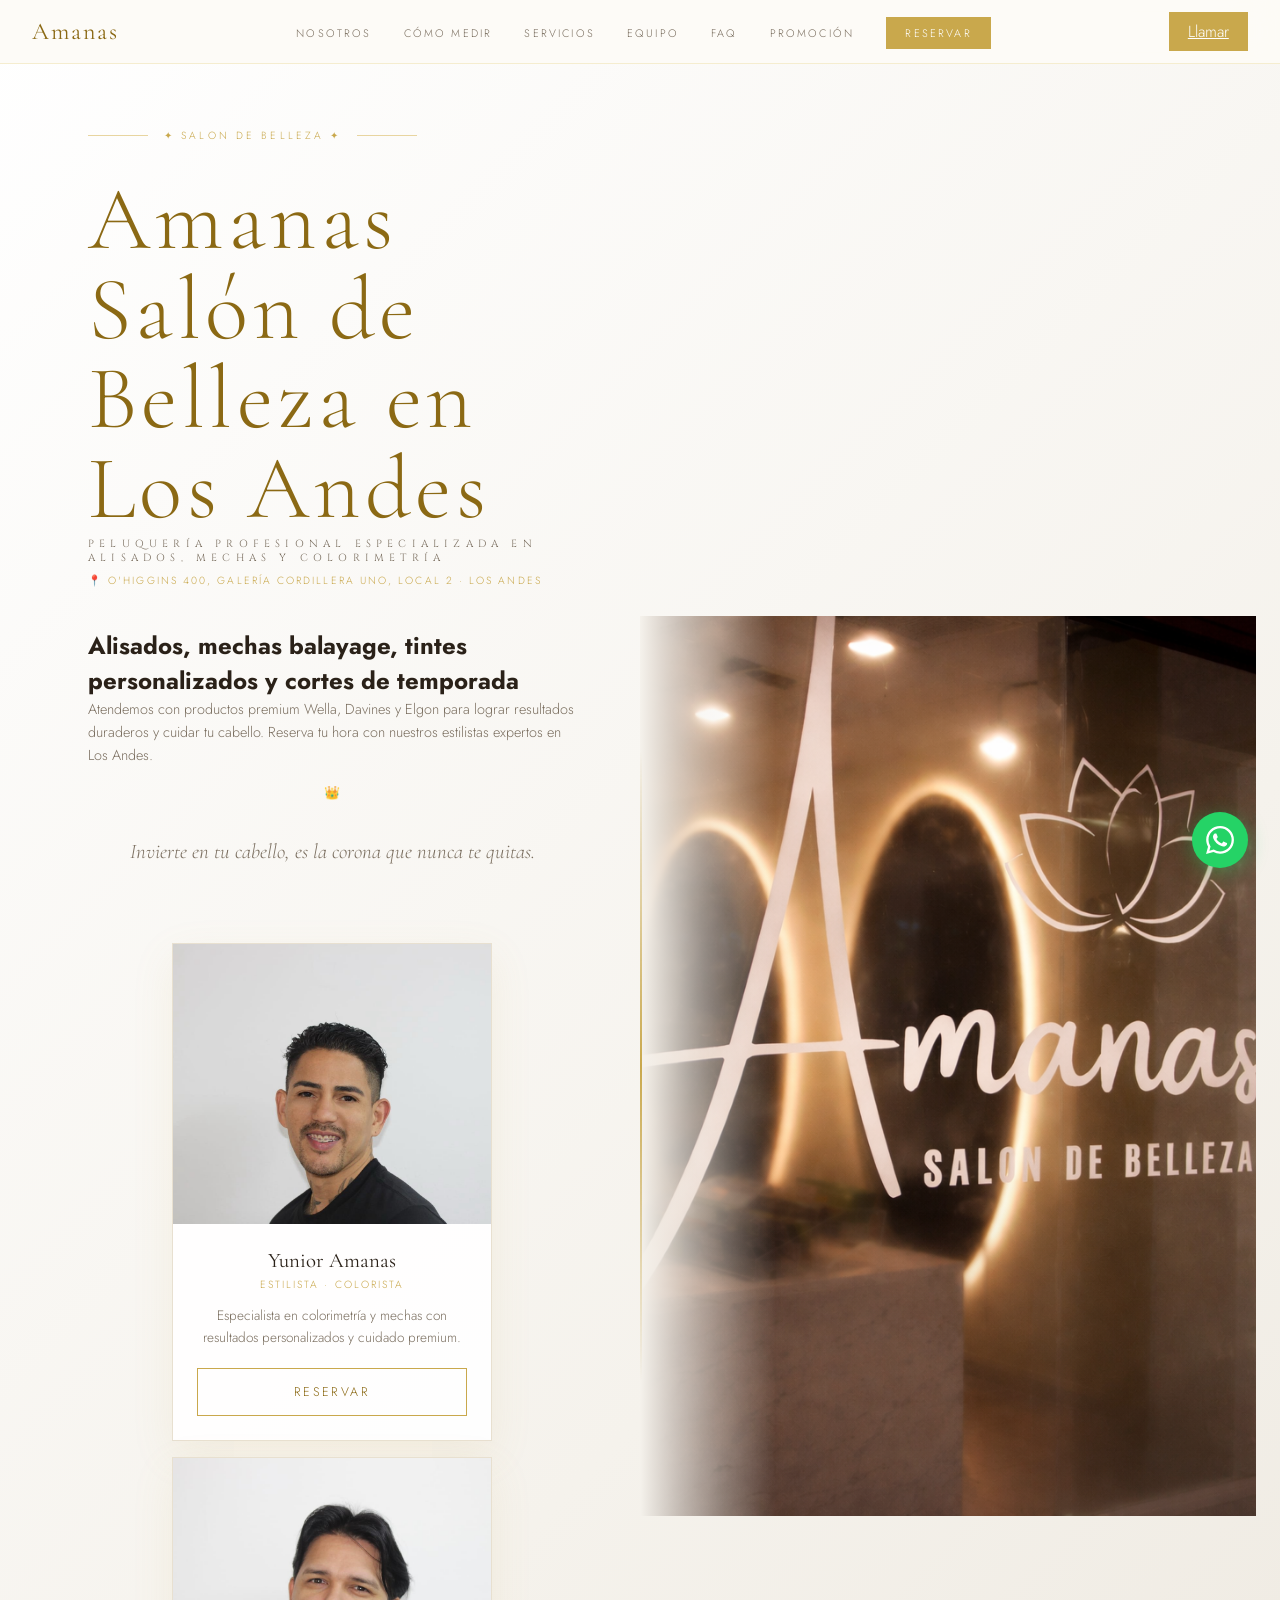
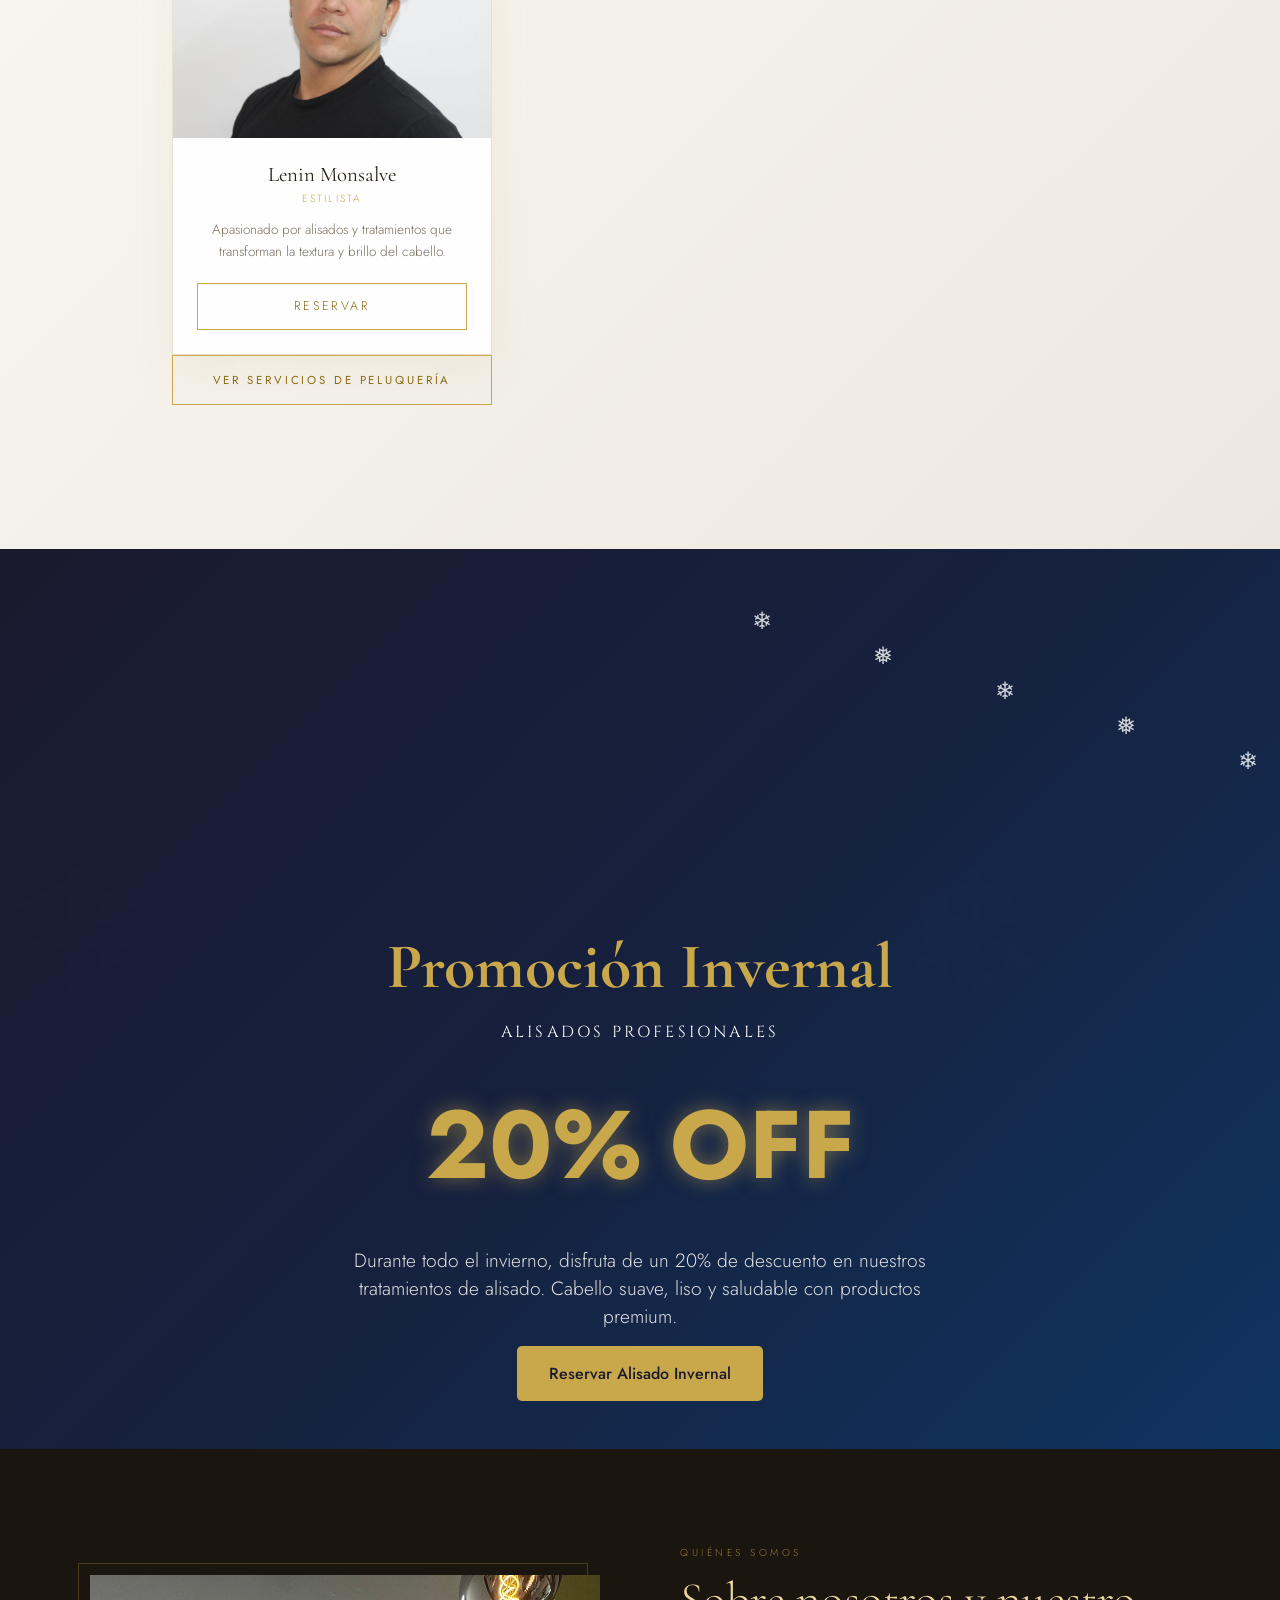
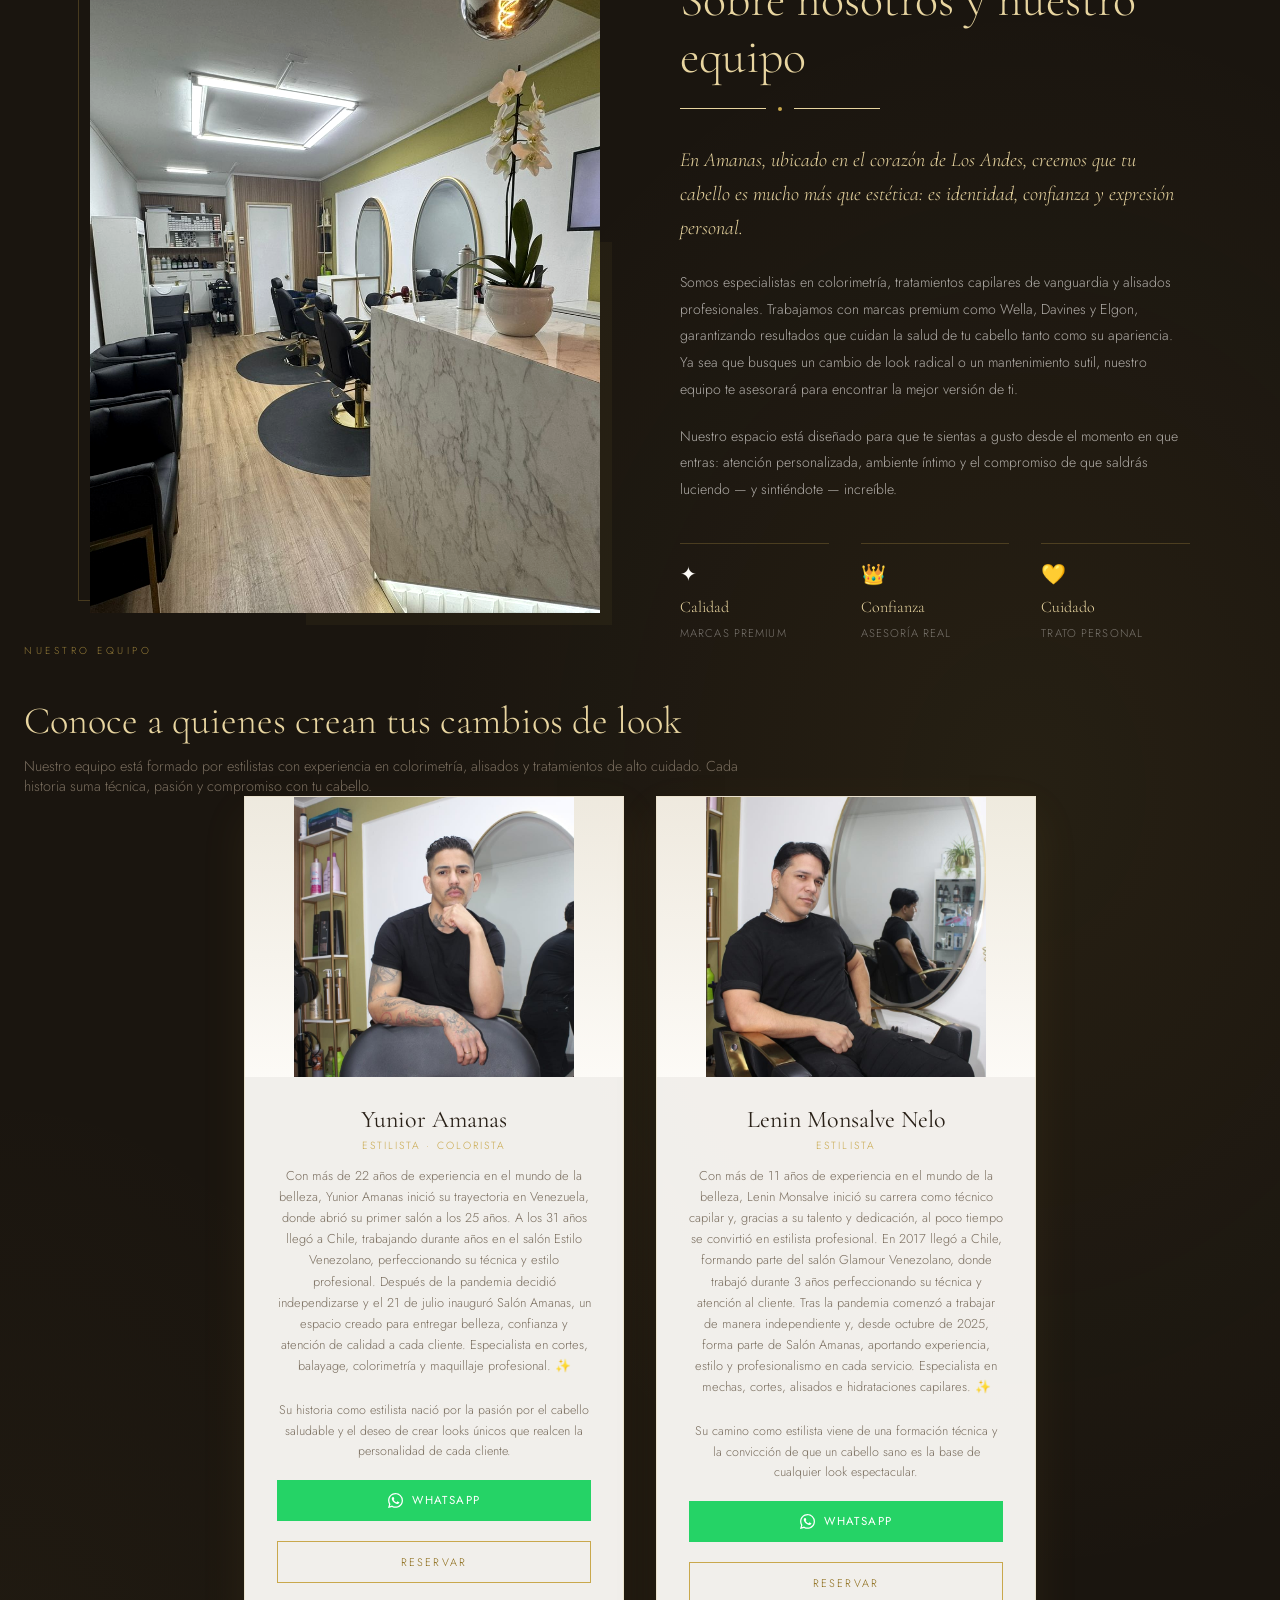
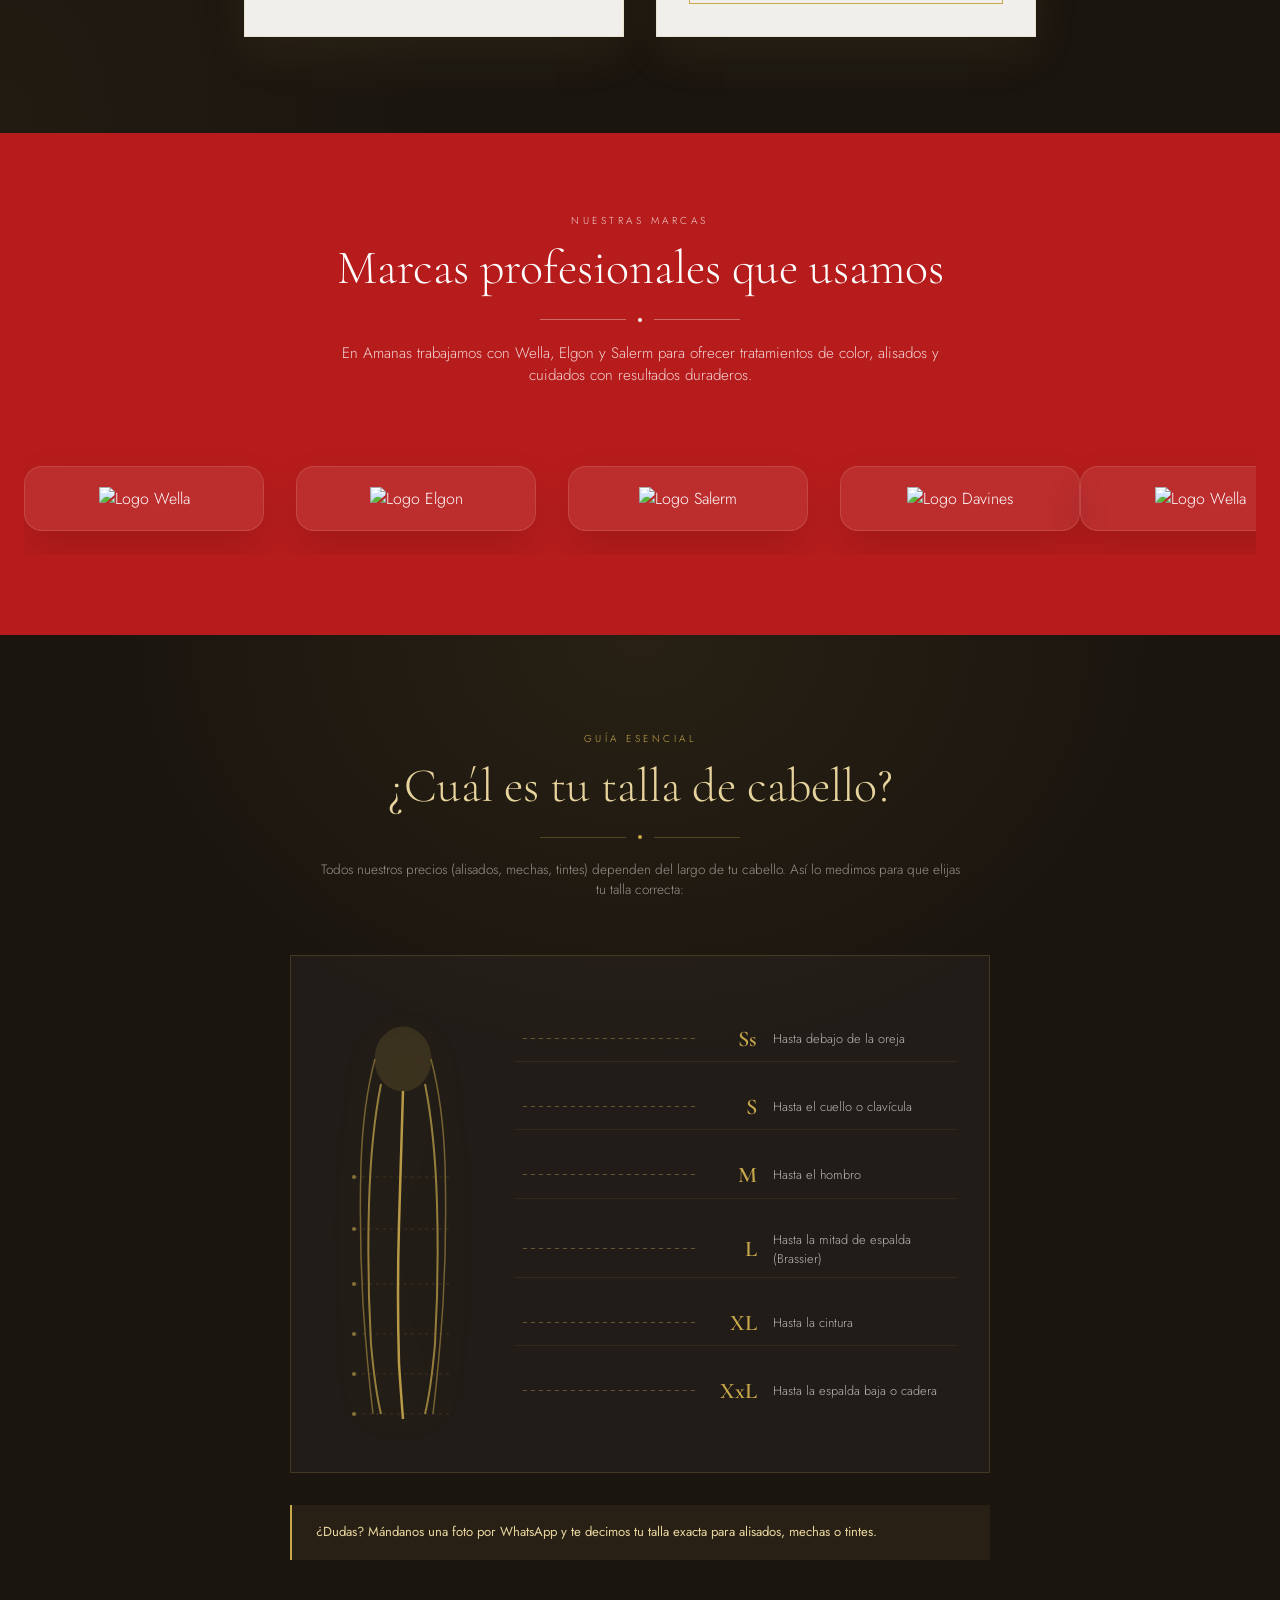
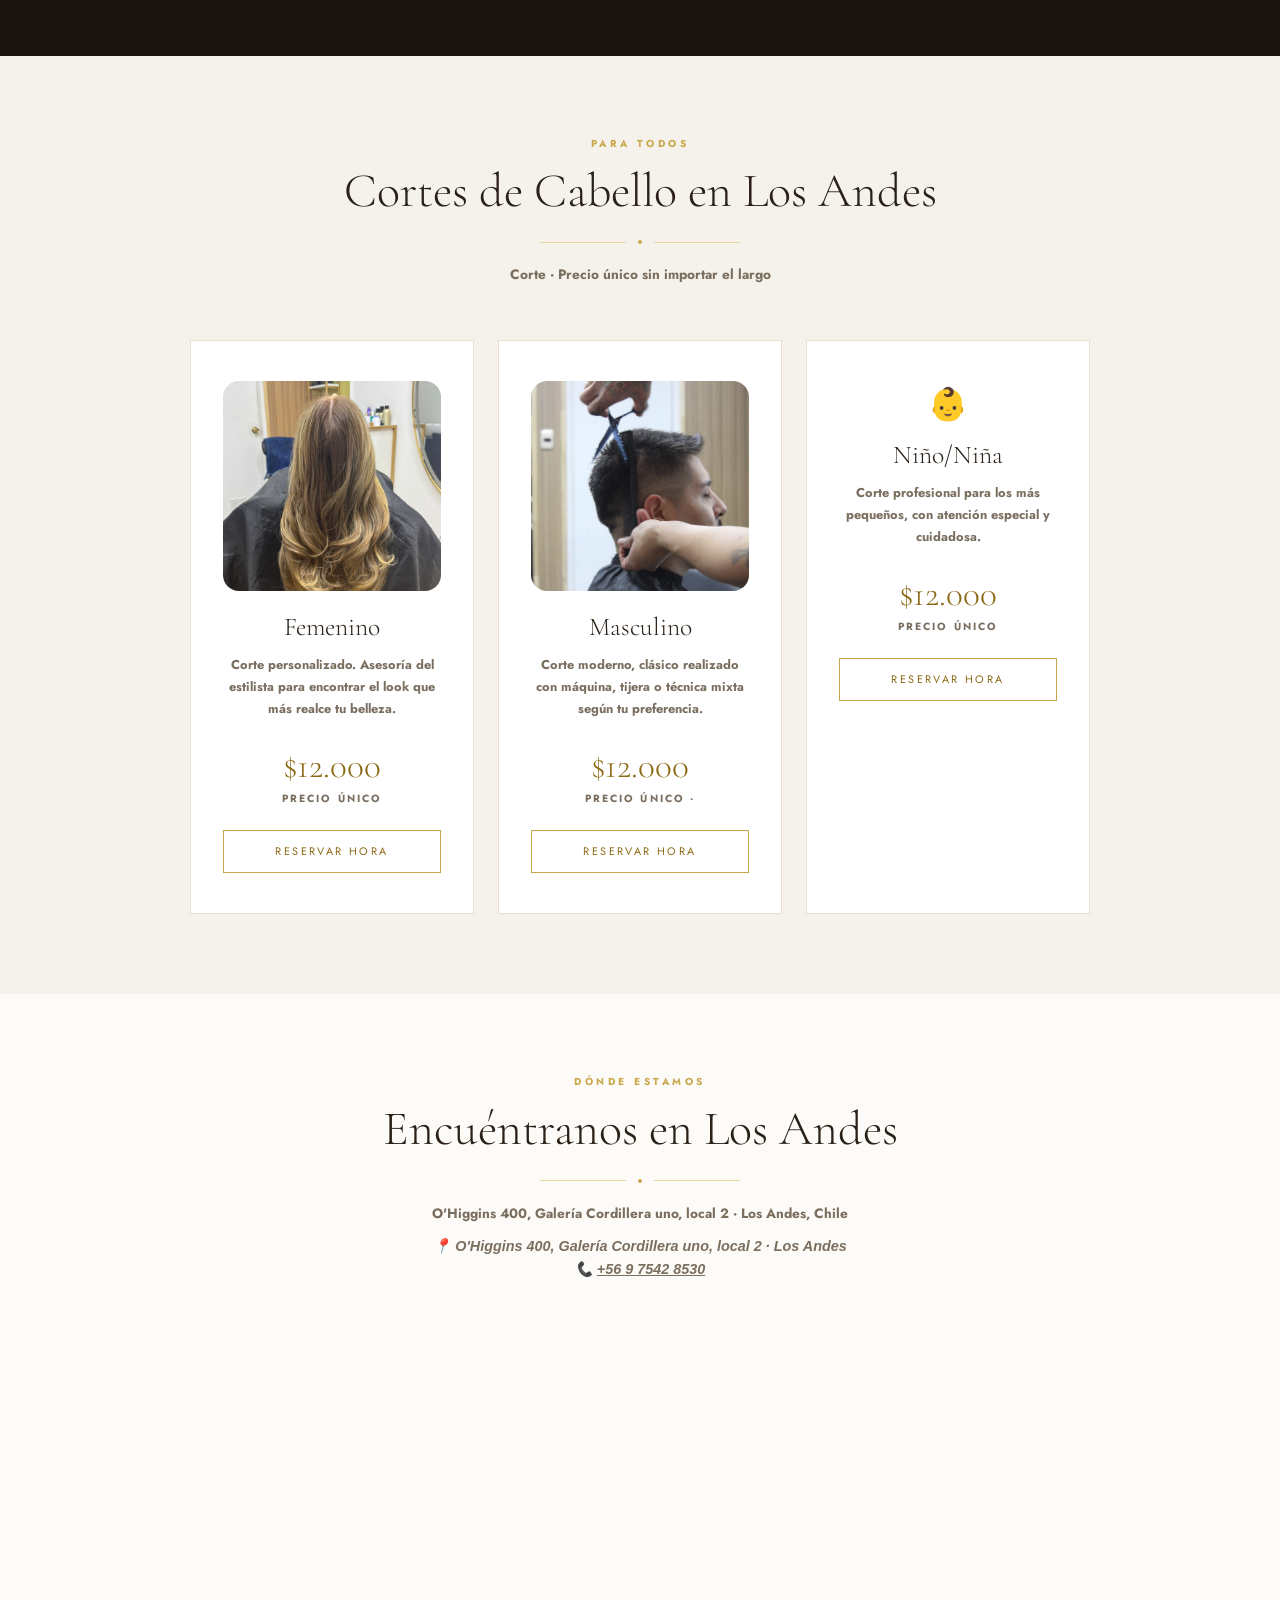
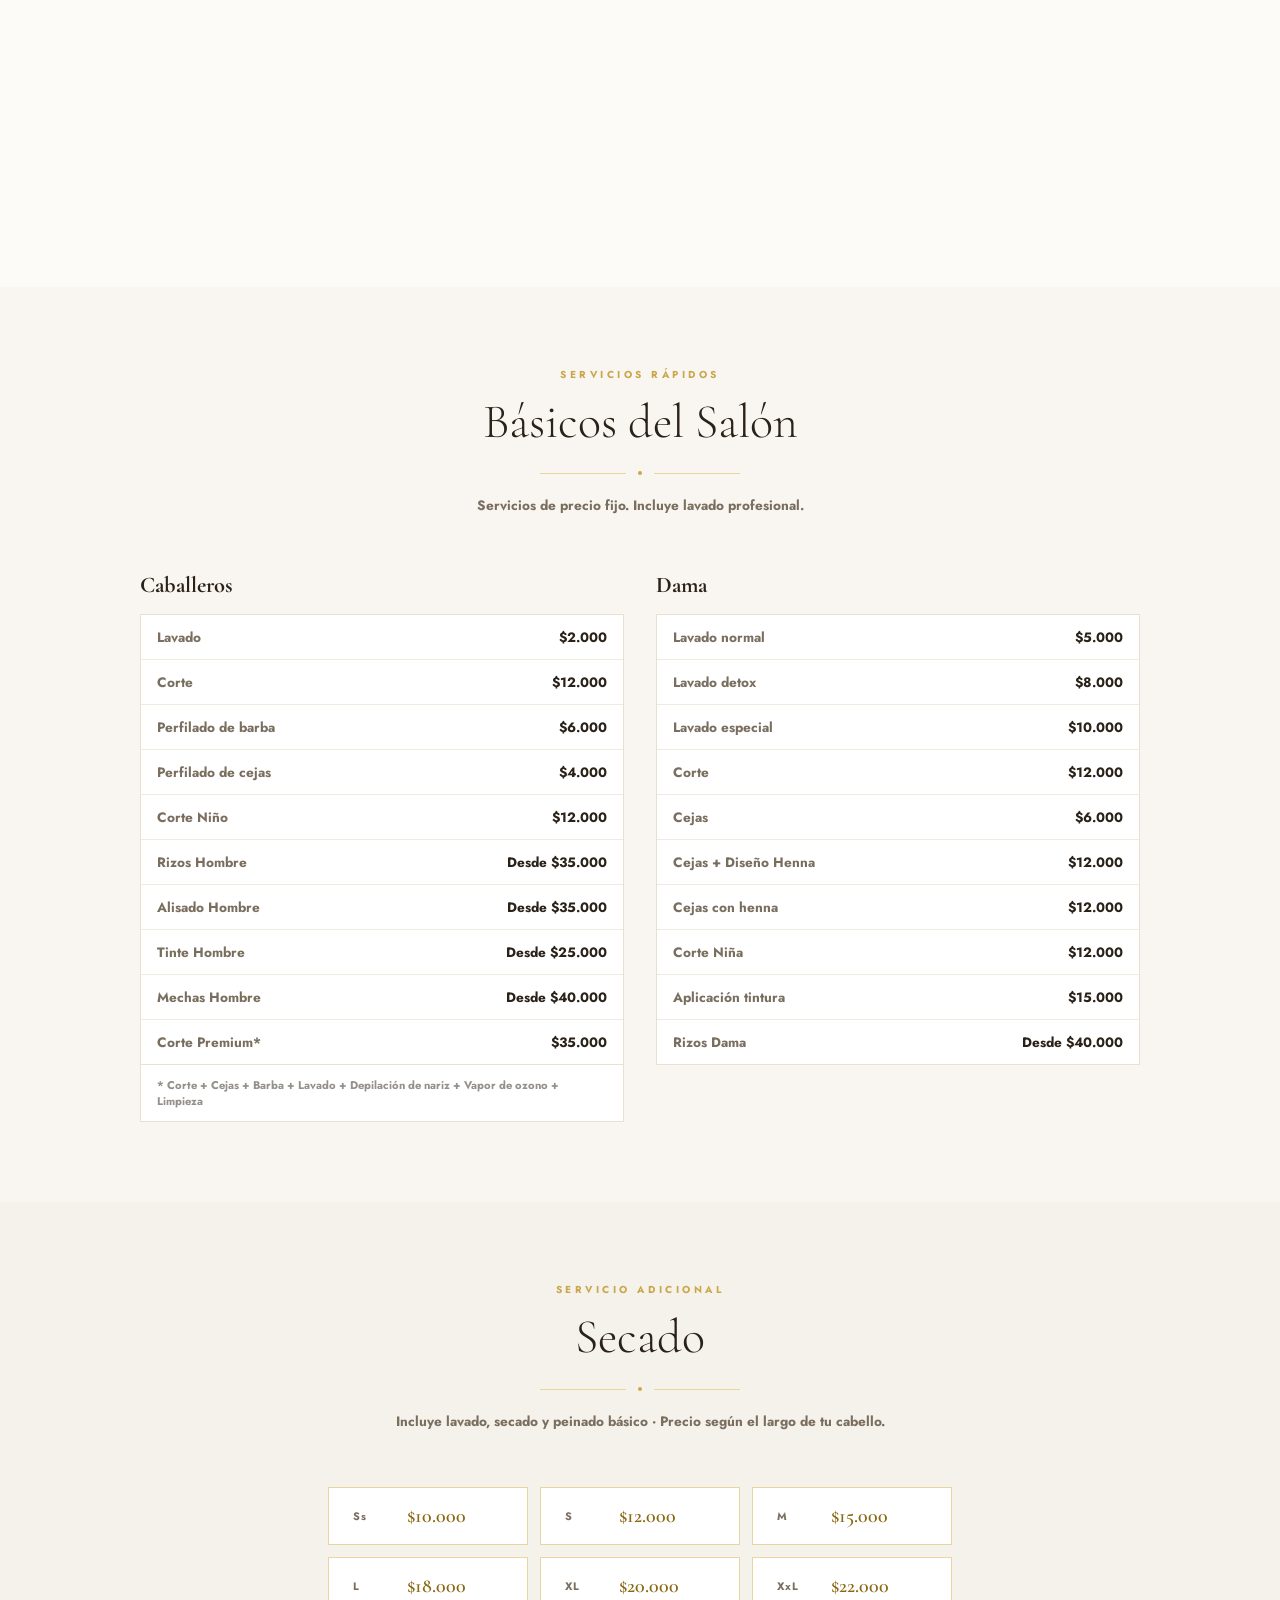
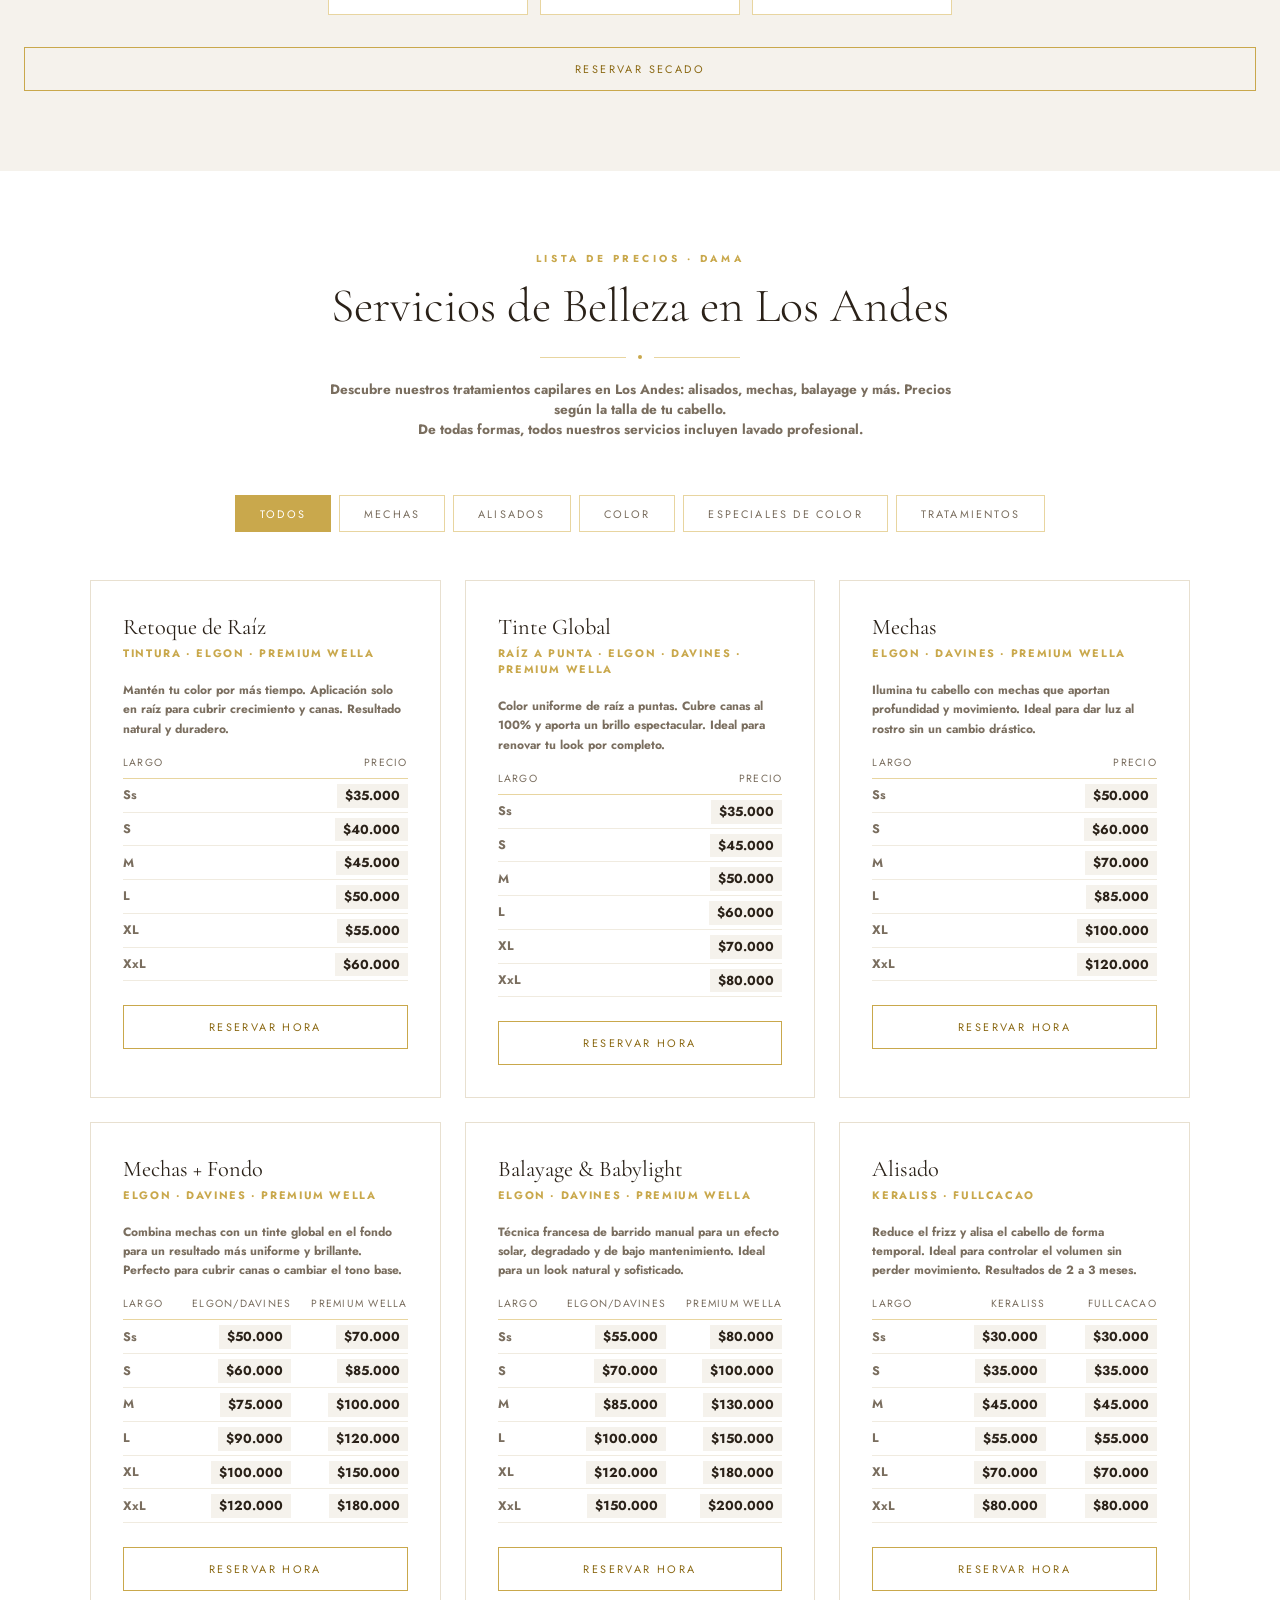
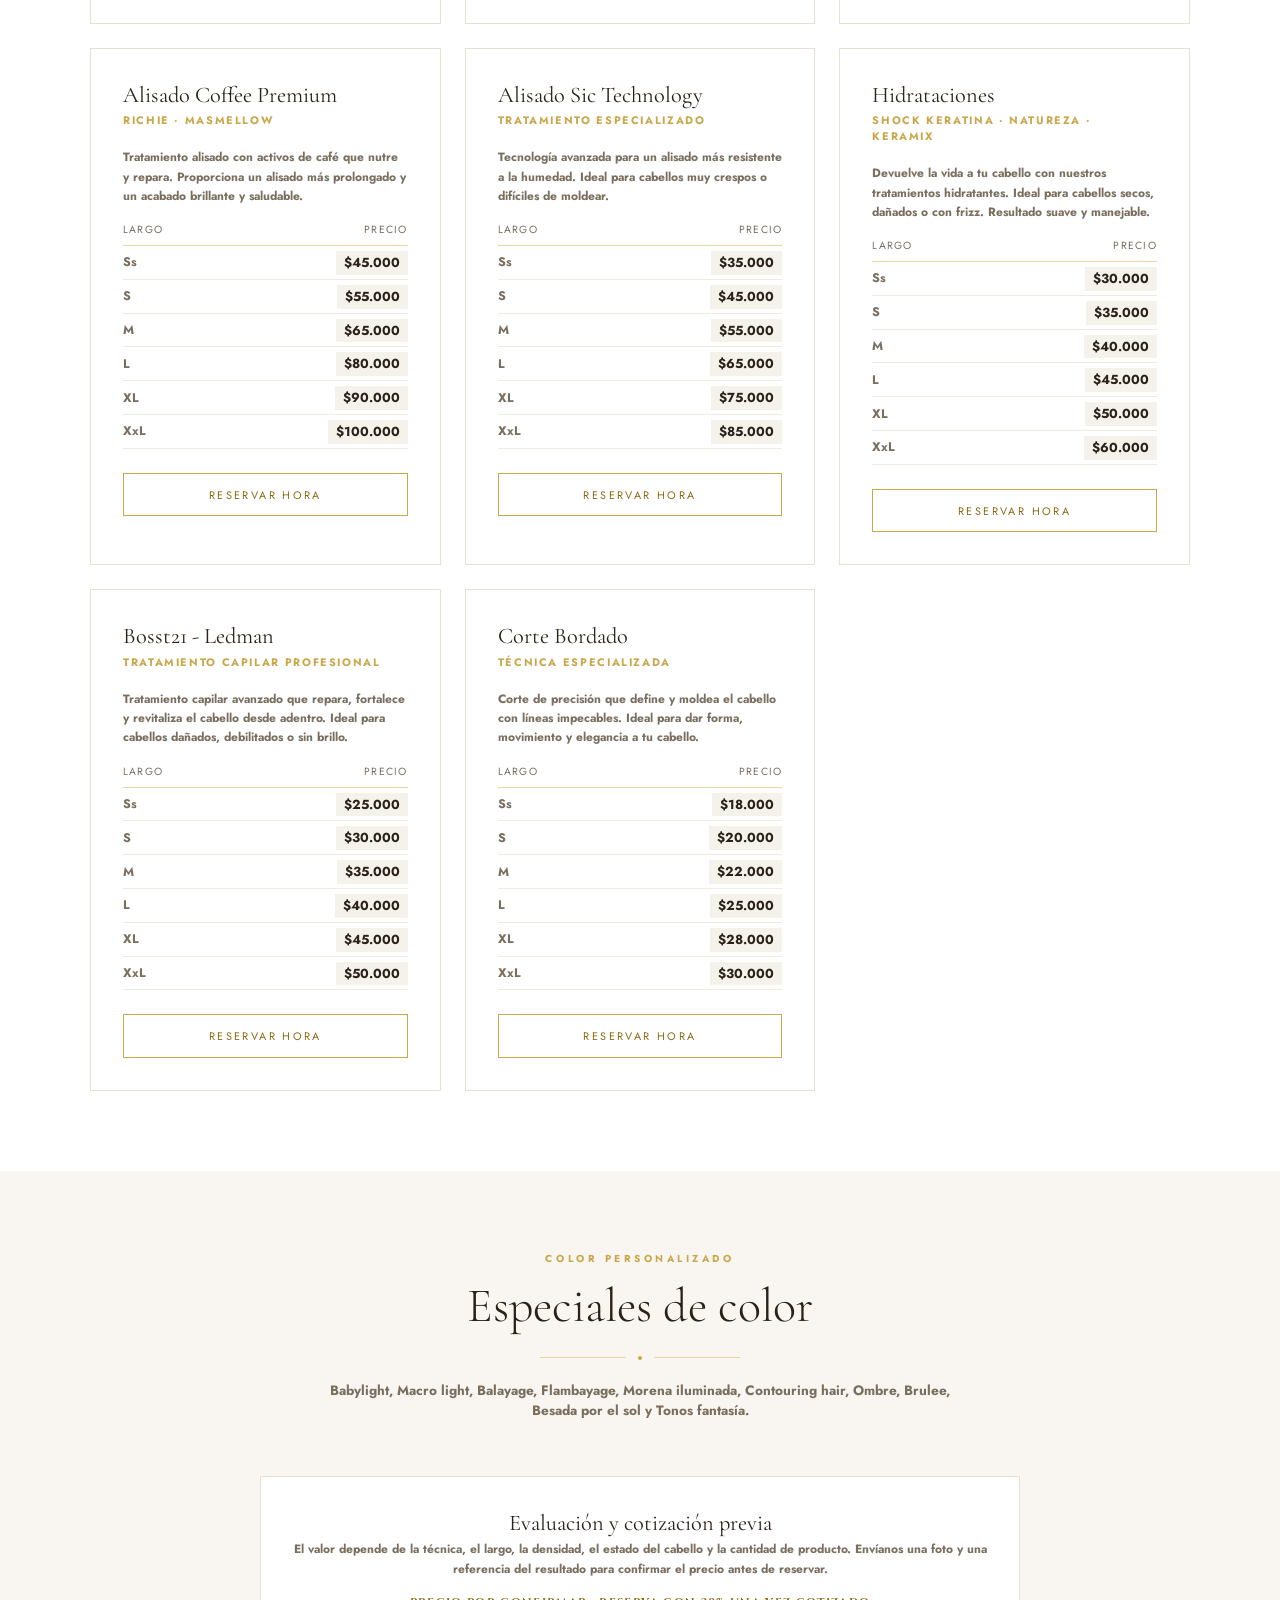
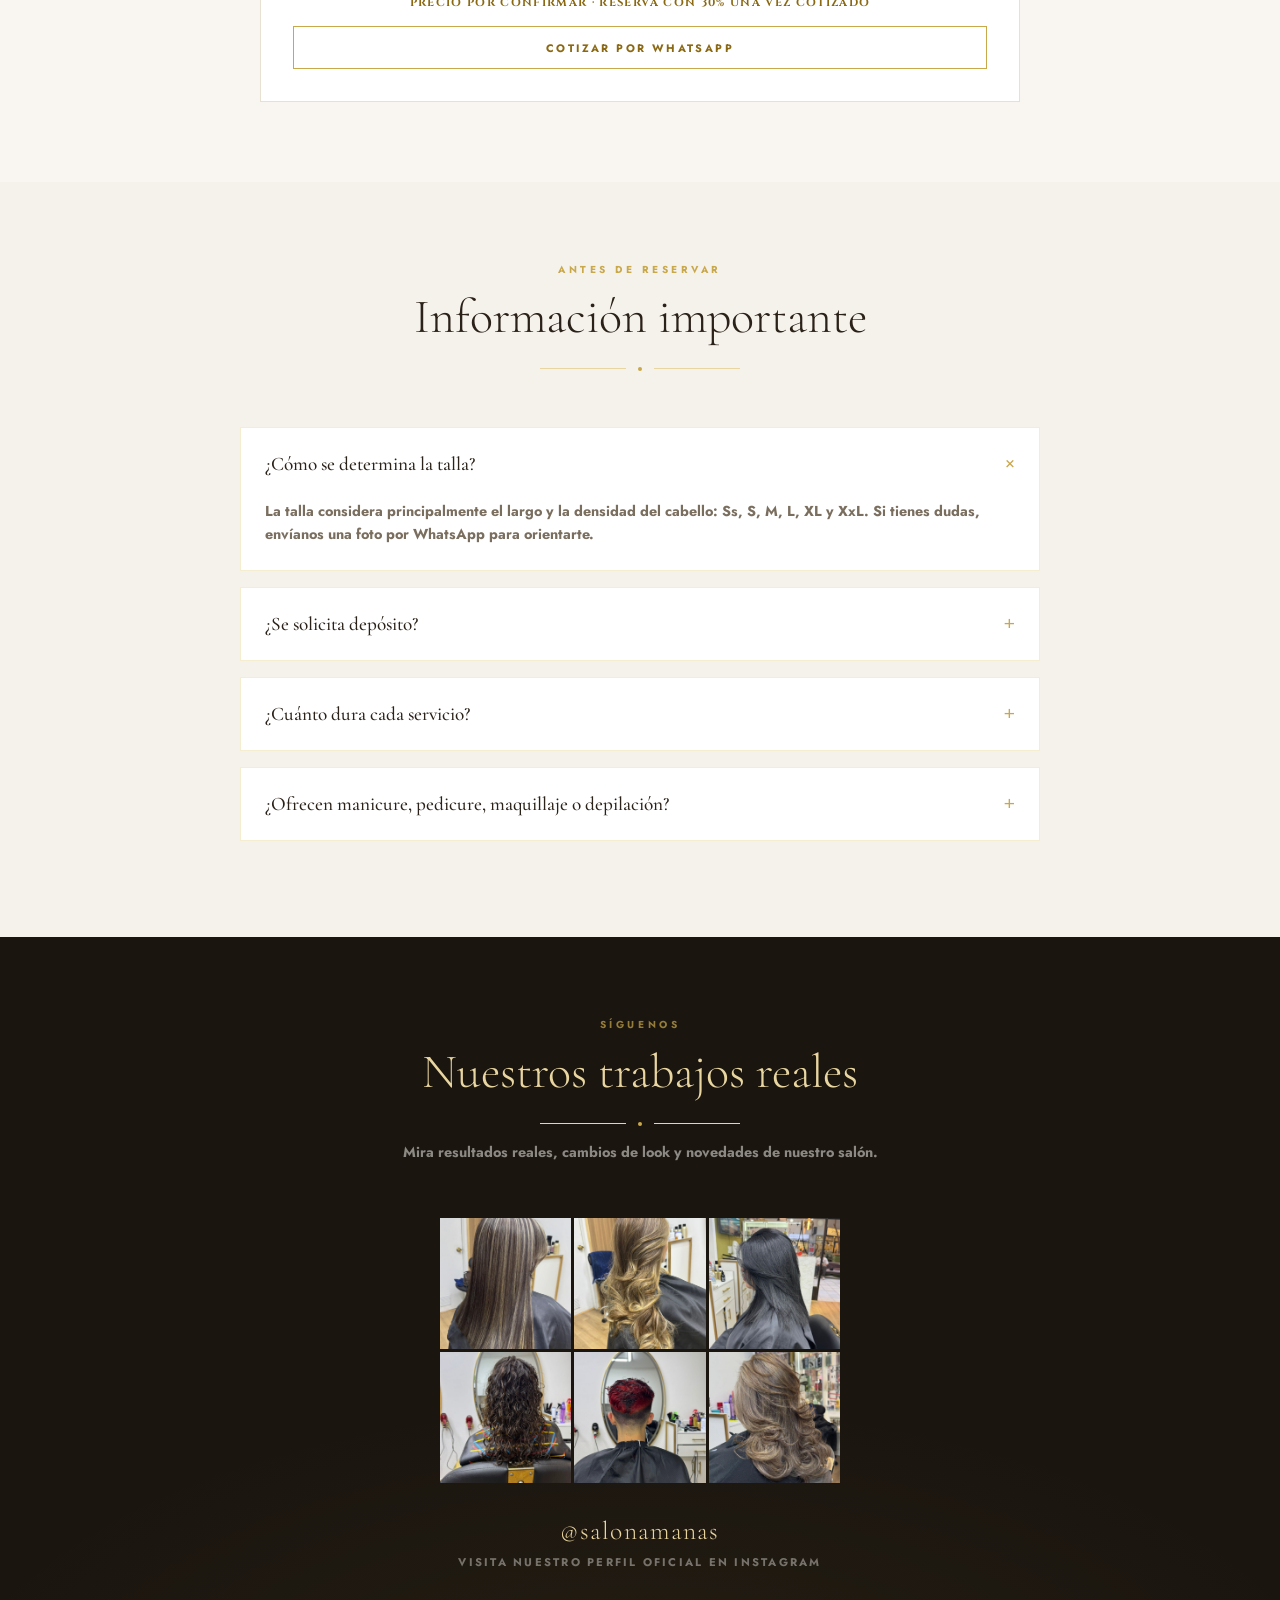
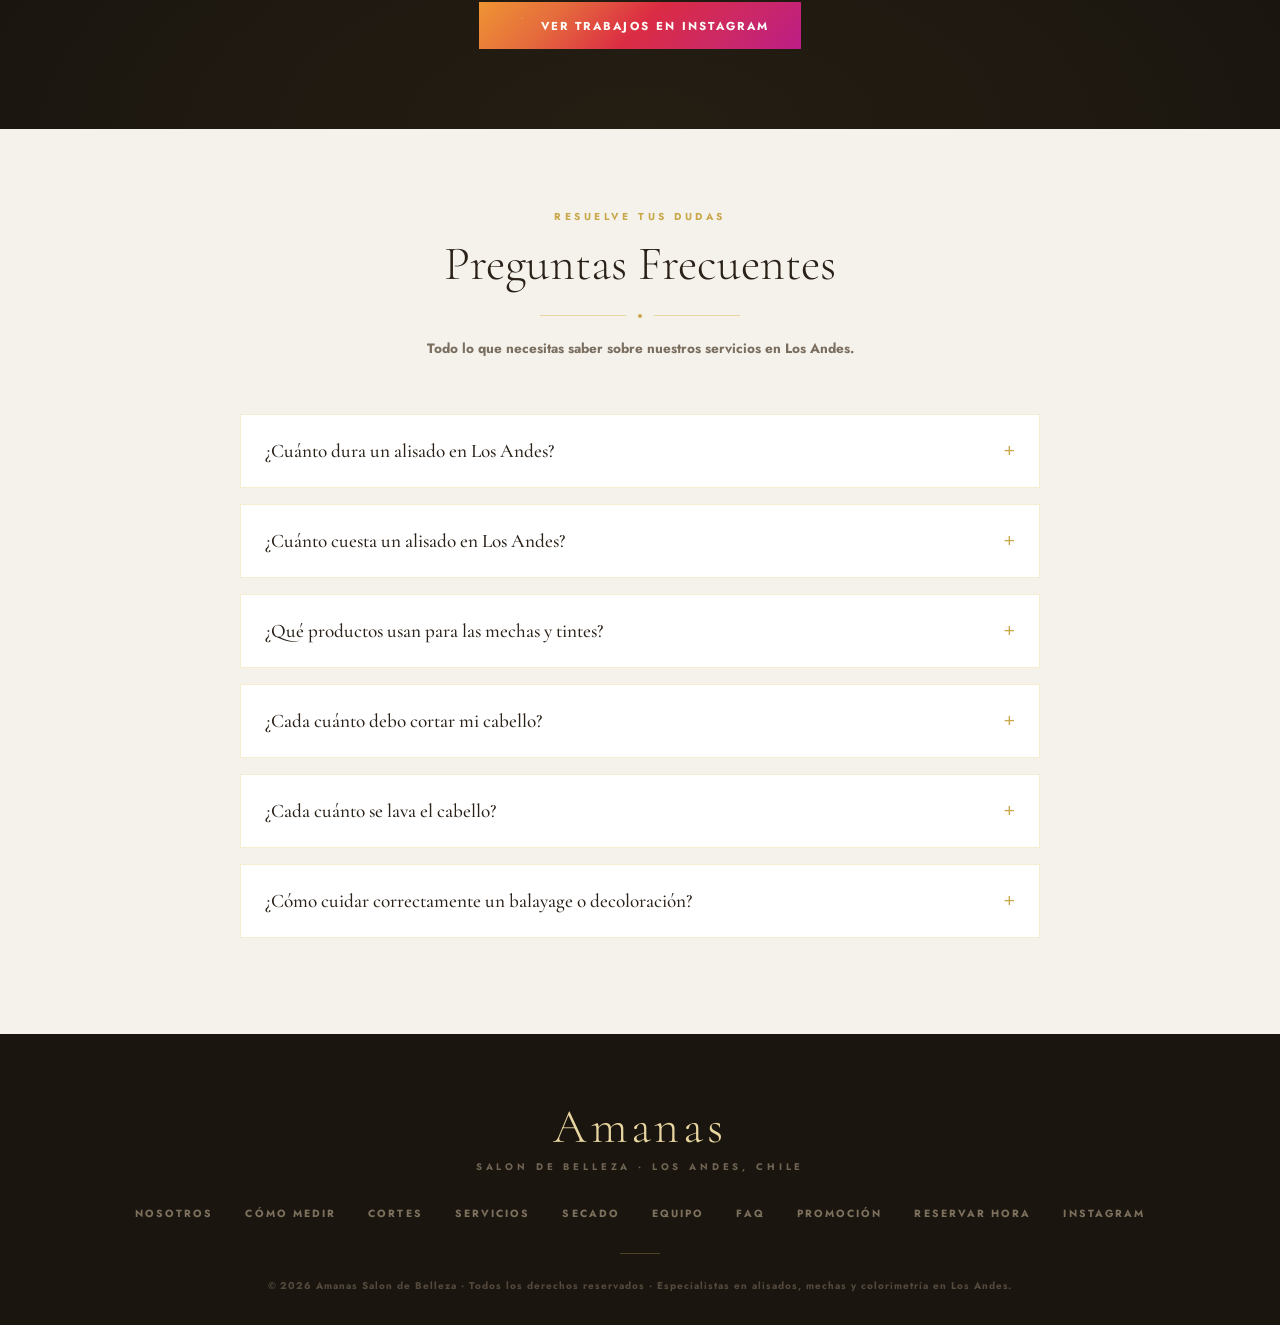
==== commit 77895925: "cmbios mensuales" ====
--- a/index.html
+++ b/index.html
@@ -1356,7 +1356,7 @@
       <span class="corte-icon"></span>
       <h3 class="corte-name">Femenino</h3>
       <p class="corte-desc">Corte personalizado. Asesoría del estilista para encontrar el look que más realce tu belleza.</p>
-      <div class="corte-price">$10.000</div>
+      <div class="corte-price">$12.000</div>
       <span class="corte-price-label">precio único </span>
       <button class="btn-reservar" onclick="openModal(this)">Reservar hora</button>
     </div>
@@ -1366,7 +1366,7 @@
       <span class="corte-icon"></span>
       <h3 class="corte-name">Masculino</h3>
       <p class="corte-desc">Corte moderno, clásico realizado con máquina, tijera o técnica mixta según tu preferencia.</p>
-      <div class="corte-price">$10.000</div>
+      <div class="corte-price">$12.000</div>
       <span class="corte-price-label">precio único ·</span>
       <button class="btn-reservar" onclick="openModal(this)">Reservar hora</button>
     </div>
@@ -1376,7 +1376,7 @@
       <span class="corte-icon">👶</span>
       <h3 class="corte-name">Niño/Niña</h3>
       <p class="corte-desc">Corte profesional para los más pequeños, con atención especial y cuidadosa.</p>
-      <div class="corte-price">$10.000</div>
+      <div class="corte-price">$12.000</div>
       <span class="corte-price-label">precio único</span>
       <button class="btn-reservar" onclick="openModal(this)">Reservar hora</button>
     </div>
@@ -1426,18 +1426,19 @@
       <div style="background:white;border:1px solid #e8e0d0;">
         <table style="width:100%;border-collapse:collapse;font-size:0.85rem;">
           <tbody>
-            <tr style="border-bottom:1px solid #f0ebe0;"><td style="padding:0.75rem 1rem;color:var(--text-muted);">Corte</td><td style="padding:0.75rem 1rem;text-align:right;color:var(--text);">$10.000</td></tr>
-            <tr style="border-bottom:1px solid #f0ebe0;"><td style="padding:0.75rem 1rem;color:var(--text-muted);">Barba</td><td style="padding:0.75rem 1rem;text-align:right;color:var(--text);">$5.000</td></tr>
-            <tr style="border-bottom:1px solid #f0ebe0;"><td style="padding:0.75rem 1rem;color:var(--text-muted);">Cejas</td><td style="padding:0.75rem 1rem;text-align:right;color:var(--text);">$3.000</td></tr>
-            <tr style="border-bottom:1px solid #f0ebe0;"><td style="padding:0.75rem 1rem;color:var(--text-muted);">Corte + Barba + Cejas</td><td style="padding:0.75rem 1rem;text-align:right;color:var(--text);">$15.000</td></tr>
-            <tr style="border-bottom:1px solid #f0ebe0;"><td style="padding:0.75rem 1rem;color:var(--text-muted);">Corte Niño</td><td style="padding:0.75rem 1rem;text-align:right;color:var(--text);">$10.000</td></tr>
-            <tr style="border-bottom:1px solid #f0ebe0;"><td style="padding:0.75rem 1rem;color:var(--text-muted);">Risos Hombre</td><td style="padding:0.75rem 1rem;text-align:right;color:var(--text);">Desde $30.000</td></tr>
-            <tr style="border-bottom:1px solid #f0ebe0;"><td style="padding:0.75rem 1rem;color:var(--text-muted);">Alisado Hombre</td><td style="padding:0.75rem 1rem;text-align:right;color:var(--text);">Desde $20.000</td></tr>
-            <tr style="border-bottom:1px solid #f0ebe0;"><td style="padding:0.75rem 1rem;color:var(--text-muted);">Tinte Hombre</td><td style="padding:0.75rem 1rem;text-align:right;color:var(--text);">Desde $20.000</td></tr>
+            <tr style="border-bottom:1px solid #f0ebe0;"><td style="padding:0.75rem 1rem;color:var(--text-muted);">Lavado</td><td style="padding:0.75rem 1rem;text-align:right;color:var(--text);">$2.000</td></tr>
+            <tr style="border-bottom:1px solid #f0ebe0;"><td style="padding:0.75rem 1rem;color:var(--text-muted);">Corte</td><td style="padding:0.75rem 1rem;text-align:right;color:var(--text);">$12.000</td></tr>
+            <tr style="border-bottom:1px solid #f0ebe0;"><td style="padding:0.75rem 1rem;color:var(--text-muted);">Perfilado de barba</td><td style="padding:0.75rem 1rem;text-align:right;color:var(--text);">$6.000</td></tr>
+            <tr style="border-bottom:1px solid #f0ebe0;"><td style="padding:0.75rem 1rem;color:var(--text-muted);">Perfilado de cejas</td><td style="padding:0.75rem 1rem;text-align:right;color:var(--text);">$4.000</td></tr>
+            <tr style="border-bottom:1px solid #f0ebe0;"><td style="padding:0.75rem 1rem;color:var(--text-muted);">Corte Niño</td><td style="padding:0.75rem 1rem;text-align:right;color:var(--text);">$12.000</td></tr>
+            <tr style="border-bottom:1px solid #f0ebe0;"><td style="padding:0.75rem 1rem;color:var(--text-muted);">Rizos Hombre</td><td style="padding:0.75rem 1rem;text-align:right;color:var(--text);">Desde $35.000</td></tr>
+            <tr style="border-bottom:1px solid #f0ebe0;"><td style="padding:0.75rem 1rem;color:var(--text-muted);">Alisado Hombre</td><td style="padding:0.75rem 1rem;text-align:right;color:var(--text);">Desde $35.000</td></tr>
+            <tr style="border-bottom:1px solid #f0ebe0;"><td style="padding:0.75rem 1rem;color:var(--text-muted);">Tinte Hombre</td><td style="padding:0.75rem 1rem;text-align:right;color:var(--text);">Desde $25.000</td></tr>
+            <tr style="border-bottom:1px solid #f0ebe0;"><td style="padding:0.75rem 1rem;color:var(--text-muted);">Mechas Hombre</td><td style="padding:0.75rem 1rem;text-align:right;color:var(--text);">Desde $40.000</td></tr>
             <tr><td style="padding:0.75rem 1rem;color:var(--text-muted);">Corte Premium*</td><td style="padding:0.75rem 1rem;text-align:right;color:var(--text);">$35.000</td></tr>
           </tbody>
         </table>
-        <p style="font-size:0.7rem;color:rgba(42,33,24,0.5);padding:0.75rem 1rem;margin:0;border-top:1px solid #e8e0d0;">* Corte + Cejas + Barba + Vapor + Mascarilla + Depilación Nariz</p>
+        <p style="font-size:0.7rem;color:rgba(42,33,24,0.5);padding:0.75rem 1rem;margin:0;border-top:1px solid #e8e0d0;">* Corte + Cejas + Barba + Lavado + Depilación de nariz + Vapor de ozono + Limpieza</p>
       </div>
     </div>
     
@@ -1447,13 +1448,16 @@
       <div style="background:white;border:1px solid #e8e0d0;">
         <table style="width:100%;border-collapse:collapse;font-size:0.85rem;">
           <tbody>
-            <tr style="border-bottom:1px solid #f0ebe0;"><td style="padding:0.75rem 1rem;color:var(--text-muted);">Corte</td><td style="padding:0.75rem 1rem;text-align:right;color:var(--text);">$10.000</td></tr>
-            <tr style="border-bottom:1px solid #f0ebe0;"><td style="padding:0.75rem 1rem;color:var(--text-muted);">Cejas</td><td style="padding:0.75rem 1rem;text-align:right;color:var(--text);">$5.000</td></tr>
+            <tr style="border-bottom:1px solid #f0ebe0;"><td style="padding:0.75rem 1rem;color:var(--text-muted);">Lavado normal</td><td style="padding:0.75rem 1rem;text-align:right;color:var(--text);">$5.000</td></tr>
+            <tr style="border-bottom:1px solid #f0ebe0;"><td style="padding:0.75rem 1rem;color:var(--text-muted);">Lavado detox</td><td style="padding:0.75rem 1rem;text-align:right;color:var(--text);">$8.000</td></tr>
+            <tr style="border-bottom:1px solid #f0ebe0;"><td style="padding:0.75rem 1rem;color:var(--text-muted);">Lavado especial</td><td style="padding:0.75rem 1rem;text-align:right;color:var(--text);">$10.000</td></tr>
+            <tr style="border-bottom:1px solid #f0ebe0;"><td style="padding:0.75rem 1rem;color:var(--text-muted);">Corte</td><td style="padding:0.75rem 1rem;text-align:right;color:var(--text);">$12.000</td></tr>
+            <tr style="border-bottom:1px solid #f0ebe0;"><td style="padding:0.75rem 1rem;color:var(--text-muted);">Cejas</td><td style="padding:0.75rem 1rem;text-align:right;color:var(--text);">$6.000</td></tr>
             <tr style="border-bottom:1px solid #f0ebe0;"><td style="padding:0.75rem 1rem;color:var(--text-muted);">Cejas + Diseño Henna</td><td style="padding:0.75rem 1rem;text-align:right;color:var(--text);">$12.000</td></tr>
-            <tr style="border-bottom:1px solid #f0ebe0;"><td style="padding:0.75rem 1rem;color:var(--text-muted);">Corte Niña</td><td style="padding:0.75rem 1rem;text-align:right;color:var(--text);">$10.000</td></tr>
-            <tr style="border-bottom:1px solid #f0ebe0;"><td style="padding:0.75rem 1rem;color:var(--text-muted);">Aplicación Tintura</td><td style="padding:0.75rem 1rem;text-align:right;color:var(--text);">Desde $12.000</td></tr>
-            <tr style="border-bottom:1px solid #f0ebe0;"><td style="padding:0.75rem 1rem;color:var(--text-muted);">Aplicación Alisado</td><td style="padding:0.75rem 1rem;text-align:right;color:var(--text);">Desde $25.000</td></tr>
-            <tr><td style="padding:0.75rem 1rem;color:var(--text-muted);">Risos Dama</td><td style="padding:0.75rem 1rem;text-align:right;color:var(--text);">Desde $30.000</td></tr>
+            <tr style="border-bottom:1px solid #f0ebe0;"><td style="padding:0.75rem 1rem;color:var(--text-muted);">Cejas con henna</td><td style="padding:0.75rem 1rem;text-align:right;color:var(--text);">$12.000</td></tr>
+            <tr style="border-bottom:1px solid #f0ebe0;"><td style="padding:0.75rem 1rem;color:var(--text-muted);">Corte Niña</td><td style="padding:0.75rem 1rem;text-align:right;color:var(--text);">$12.000</td></tr>
+            <tr style="border-bottom:1px solid #f0ebe0;"><td style="padding:0.75rem 1rem;color:var(--text-muted);">Aplicación tintura</td><td style="padding:0.75rem 1rem;text-align:right;color:var(--text);">$15.000</td></tr>
+            <tr><td style="padding:0.75rem 1rem;color:var(--text-muted);">Rizos Dama</td><td style="padding:0.75rem 1rem;text-align:right;color:var(--text);">Desde $40.000</td></tr>
           </tbody>
         </table>
       </div>
@@ -1504,6 +1508,7 @@
     <button class="filter-tab" onclick="filterServices('mechas', this)">Mechas</button>
     <button class="filter-tab" onclick="filterServices('alisado', this)">Alisados</button>
     <button class="filter-tab" onclick="filterServices('color', this)">Color</button>
+    <button class="filter-tab" onclick="filterServices('especial', this)">Especiales de color</button>
     <button class="filter-tab" onclick="filterServices('tratamiento', this)">Tratamientos</button>
   </div>
 
@@ -1515,14 +1520,14 @@
       <span class="service-brand">Tintura · Elgon · Premium Wella</span>
       <p class="service-desc">Mantén tu color por más tiempo. Aplicación solo en raíz para cubrir crecimiento y canas. Resultado natural y duradero.</p>
       <table class="price-table">
-        <thead><tr><th>Largo</th><th>Elgon</th><th>Premium Wella</th></tr></thead>
+        <thead><tr><th>Largo</th><th>Precio</th></tr></thead>
         <tbody>
-          <tr><td class="size">Ss</td><td class="price"><span>$25.000</span></td><td class="price"><span>$45.000</span></td></tr>
-          <tr><td class="size">S</td><td class="price"><span>$28.000</span></td><td class="price"><span>$50.000</span></td></tr>
-          <tr><td class="size">M</td><td class="price"><span>$30.000</span></td><td class="price"><span>$55.000</span></td></tr>
-          <tr><td class="size">L</td><td class="price"><span>$32.000</span></td><td class="price"><span>$60.000</span></td></tr>
-          <tr><td class="size">XL</td><td class="price"><span>$35.000</span></td><td class="price"><span>$65.000</span></td></tr>
-          <tr><td class="size">XxL</td><td class="price"><span>$40.000</span></td><td class="price"><span>$70.000</span></td></tr>
+          <tr><td class="size">Ss</td><td class="price"><span>$35.000</span></td></tr>
+          <tr><td class="size">S</td><td class="price"><span>$40.000</span></td></tr>
+          <tr><td class="size">M</td><td class="price"><span>$45.000</span></td></tr>
+          <tr><td class="size">L</td><td class="price"><span>$50.000</span></td></tr>
+          <tr><td class="size">XL</td><td class="price"><span>$55.000</span></td></tr>
+          <tr><td class="size">XxL</td><td class="price"><span>$60.000</span></td></tr>
         </tbody>
       </table>
       <button class="btn-reservar" onclick="openModal(this)">Reservar hora</button>
@@ -1534,14 +1539,14 @@
       <span class="service-brand">Raíz a punta · Elgon · Davines · Premium Wella</span>
       <p class="service-desc">Color uniforme de raíz a puntas. Cubre canas al 100% y aporta un brillo espectacular. Ideal para renovar tu look por completo.</p>
       <table class="price-table">
-        <thead><tr><th>Largo</th><th>Elgon/Davines</th><th>Premium Wella</th></tr></thead>
+        <thead><tr><th>Largo</th><th>Precio</th></tr></thead>
         <tbody>
-          <tr><td class="size">Ss</td><td class="price"><span>$25.000</span></td><td class="price"><span>$45.000</span></td></tr>
-          <tr><td class="size">S</td><td class="price"><span>$30.000</span></td><td class="price"><span>$50.000</span></td></tr>
-          <tr><td class="size">M</td><td class="price"><span>$30.000</span></td><td class="price"><span>$65.000</span></td></tr>
-          <tr><td class="size">L</td><td class="price"><span>$45.000</span></td><td class="price"><span>$70.000</span></td></tr>
-          <tr><td class="size">XL</td><td class="price"><span>$55.000</span></td><td class="price"><span>$90.000</span></td></tr>
-          <tr><td class="size">XxL</td><td class="price"><span>$60.000</span></td><td class="price"><span>$100.000</span></td></tr>
+          <tr><td class="size">Ss</td><td class="price"><span>$35.000</span></td></tr>
+          <tr><td class="size">S</td><td class="price"><span>$45.000</span></td></tr>
+          <tr><td class="size">M</td><td class="price"><span>$50.000</span></td></tr>
+          <tr><td class="size">L</td><td class="price"><span>$60.000</span></td></tr>
+          <tr><td class="size">XL</td><td class="price"><span>$70.000</span></td></tr>
+          <tr><td class="size">XxL</td><td class="price"><span>$80.000</span></td></tr>
         </tbody>
       </table>
       <button class="btn-reservar" onclick="openModal(this)">Reservar hora</button>
@@ -1553,14 +1558,14 @@
       <span class="service-brand">Elgon · Davines · Premium Wella</span>
       <p class="service-desc">Ilumina tu cabello con mechas que aportan profundidad y movimiento. Ideal para dar luz al rostro sin un cambio drástico.</p>
       <table class="price-table">
-        <thead><tr><th>Largo</th><th>Elgon/Davines</th><th>Premium Wella</th></tr></thead>
+        <thead><tr><th>Largo</th><th>Precio</th></tr></thead>
         <tbody>
-          <tr><td class="size">Ss</td><td class="price"><span>$35.000</span></td><td class="price"><span>$60.000</span></td></tr>
-          <tr><td class="size">S</td><td class="price"><span>$45.000</span></td><td class="price"><span>$75.000</span></td></tr>
-          <tr><td class="size">M</td><td class="price"><span>$55.000</span></td><td class="price"><span>$90.000</span></td></tr>
-          <tr><td class="size">L</td><td class="price"><span>$65.000</span></td><td class="price"><span>$100.000</span></td></tr>
-          <tr><td class="size">XL</td><td class="price"><span>$75.000</span></td><td class="price"><span>$120.000</span></td></tr>
-          <tr><td class="size">XxL</td><td class="price"><span>$85.000</span></td><td class="price"><span>$150.000</span></td></tr>
+          <tr><td class="size">Ss</td><td class="price"><span>$50.000</span></td></tr>
+          <tr><td class="size">S</td><td class="price"><span>$60.000</span></td></tr>
+          <tr><td class="size">M</td><td class="price"><span>$70.000</span></td></tr>
+          <tr><td class="size">L</td><td class="price"><span>$85.000</span></td></tr>
+          <tr><td class="size">XL</td><td class="price"><span>$100.000</span></td></tr>
+          <tr><td class="size">XxL</td><td class="price"><span>$120.000</span></td></tr>
         </tbody>
       </table>
       <button class="btn-reservar" onclick="openModal(this)">Reservar hora</button>
@@ -1721,6 +1726,49 @@
   </div>
 </section>
 
+<section class="services-section" id="especiales" style="background:#f9f6f1;">
+  <div class="section-header reveal">
+    <span class="section-label">Color personalizado</span>
+    <h2 class="section-title">Especiales de color</h2>
+    <div class="divider"><div class="divider-dot"></div></div>
+    <p style="font-size:0.85rem;color:var(--text-muted);margin-top:0.5rem;">
+      Babylight, Macro light, Balayage, Flambayage, Morena iluminada, Contouring hair, Ombre, Brulee, Besada por el sol y Tonos fantasía.
+    </p>
+  </div>
+  <div class="service-card reveal" data-cat="especial" style="max-width:760px;margin:0 auto;text-align:center;">
+    <h3 class="service-name">Evaluación y cotización previa</h3>
+    <p class="service-desc">El valor depende de la técnica, el largo, la densidad, el estado del cabello y la cantidad de producto. Envíanos una foto y una referencia del resultado para confirmar el precio antes de reservar.</p>
+    <p style="font-family:'Cinzel',serif;font-size:0.7rem;letter-spacing:0.12em;text-transform:uppercase;color:var(--gold-dark);margin:1rem 0;">Precio por confirmar · Reserva con 30% una vez cotizado</p>
+    <a class="btn-reservar" href="https://wa.me/56975428530?text=Hola,%20quiero%20cotizar%20un%20especial%20de%20color%20en%20Amanas.%20Adjunto%20una%20foto%20de%20referencia." target="_blank" rel="noopener noreferrer">Cotizar por WhatsApp</a>
+  </div>
+</section>
+
+<section class="faq-section" id="informacion-reserva">
+  <div class="section-header reveal">
+    <span class="section-label">Antes de reservar</span>
+    <h2 class="section-title">Información importante</h2>
+    <div class="divider"><div class="divider-dot"></div></div>
+  </div>
+  <div class="faq-container reveal">
+    <div class="faq-item open">
+      <button class="faq-question-btn" onclick="toggleFaq(this)"><h3 class="faq-question">¿Cómo se determina la talla?</h3><span class="faq-arrow">+</span></button>
+      <p class="faq-answer">La talla considera principalmente el largo y la densidad del cabello: Ss, S, M, L, XL y XxL. Si tienes dudas, envíanos una foto por WhatsApp para orientarte.</p>
+    </div>
+    <div class="faq-item">
+      <button class="faq-question-btn" onclick="toggleFaq(this)"><h3 class="faq-question">¿Se solicita depósito?</h3><span class="faq-arrow">+</span></button>
+      <p class="faq-answer">Para los especiales de color se solicita un depósito del 30% después de confirmar la cotización. La aplicación de esta política a otros servicios debe confirmarse al momento de reservar.</p>
+    </div>
+    <div class="faq-item">
+      <button class="faq-question-btn" onclick="toggleFaq(this)"><h3 class="faq-question">¿Cuánto dura cada servicio?</h3><span class="faq-arrow">+</span></button>
+      <p class="faq-answer">La duración depende del servicio, la talla y el estado del cabello. Como referencia: cortes y servicios rápidos suelen tomar entre 30 y 60 minutos; color, mechas, alisados y tratamientos requieren una evaluación y agenda extendida.</p>
+    </div>
+    <div class="faq-item">
+      <button class="faq-question-btn" onclick="toggleFaq(this)"><h3 class="faq-question">¿Ofrecen manicure, pedicure, maquillaje o depilación?</h3><span class="faq-arrow">+</span></button>
+      <p class="faq-answer">El menú publicado actualmente corresponde a peluquería y solo incluye depilación de nariz dentro del Corte Premium. Consulta por WhatsApp si estos servicios se encuentran disponibles antes de reservar.</p>
+    </div>
+  </div>
+</section>
+
 <!-- ══════════════════════════════════════
      8. INSTAGRAM — Galería / Prueba social
 ════════════════════════════════════════ -->
